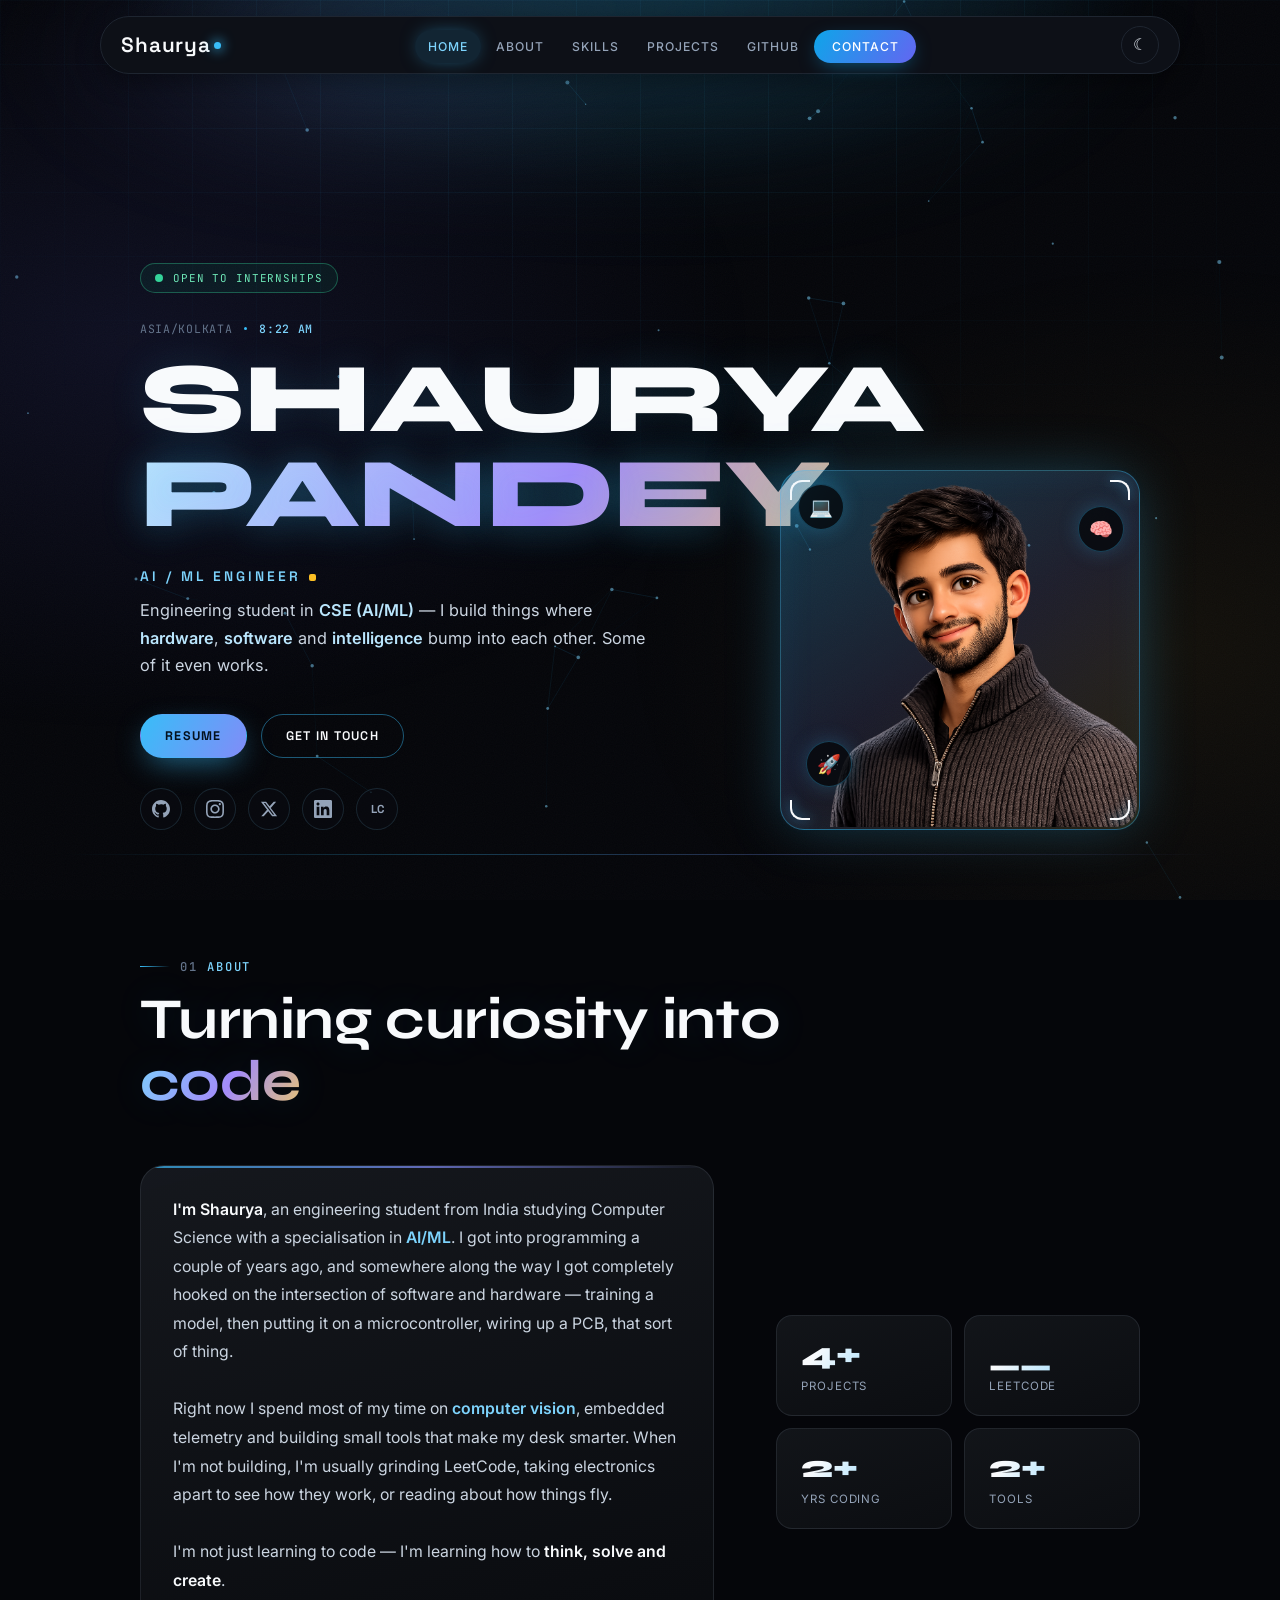
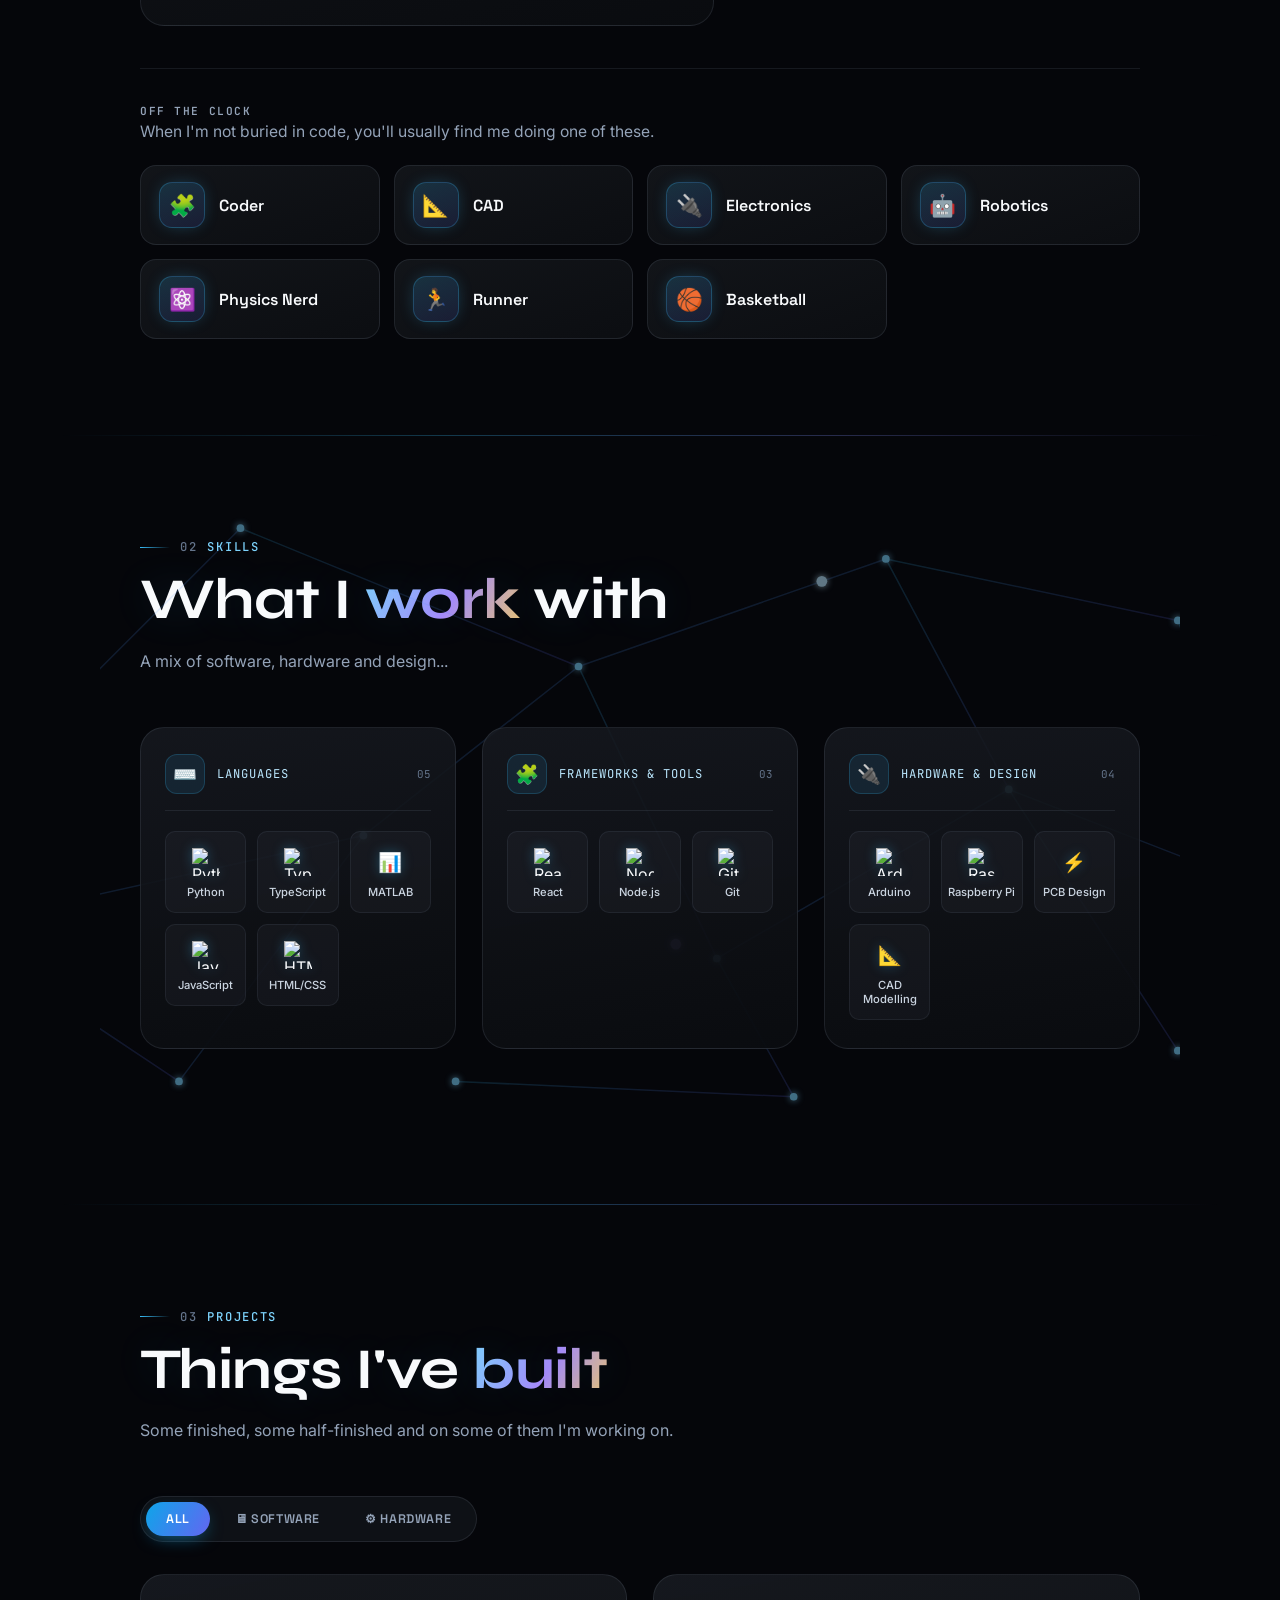
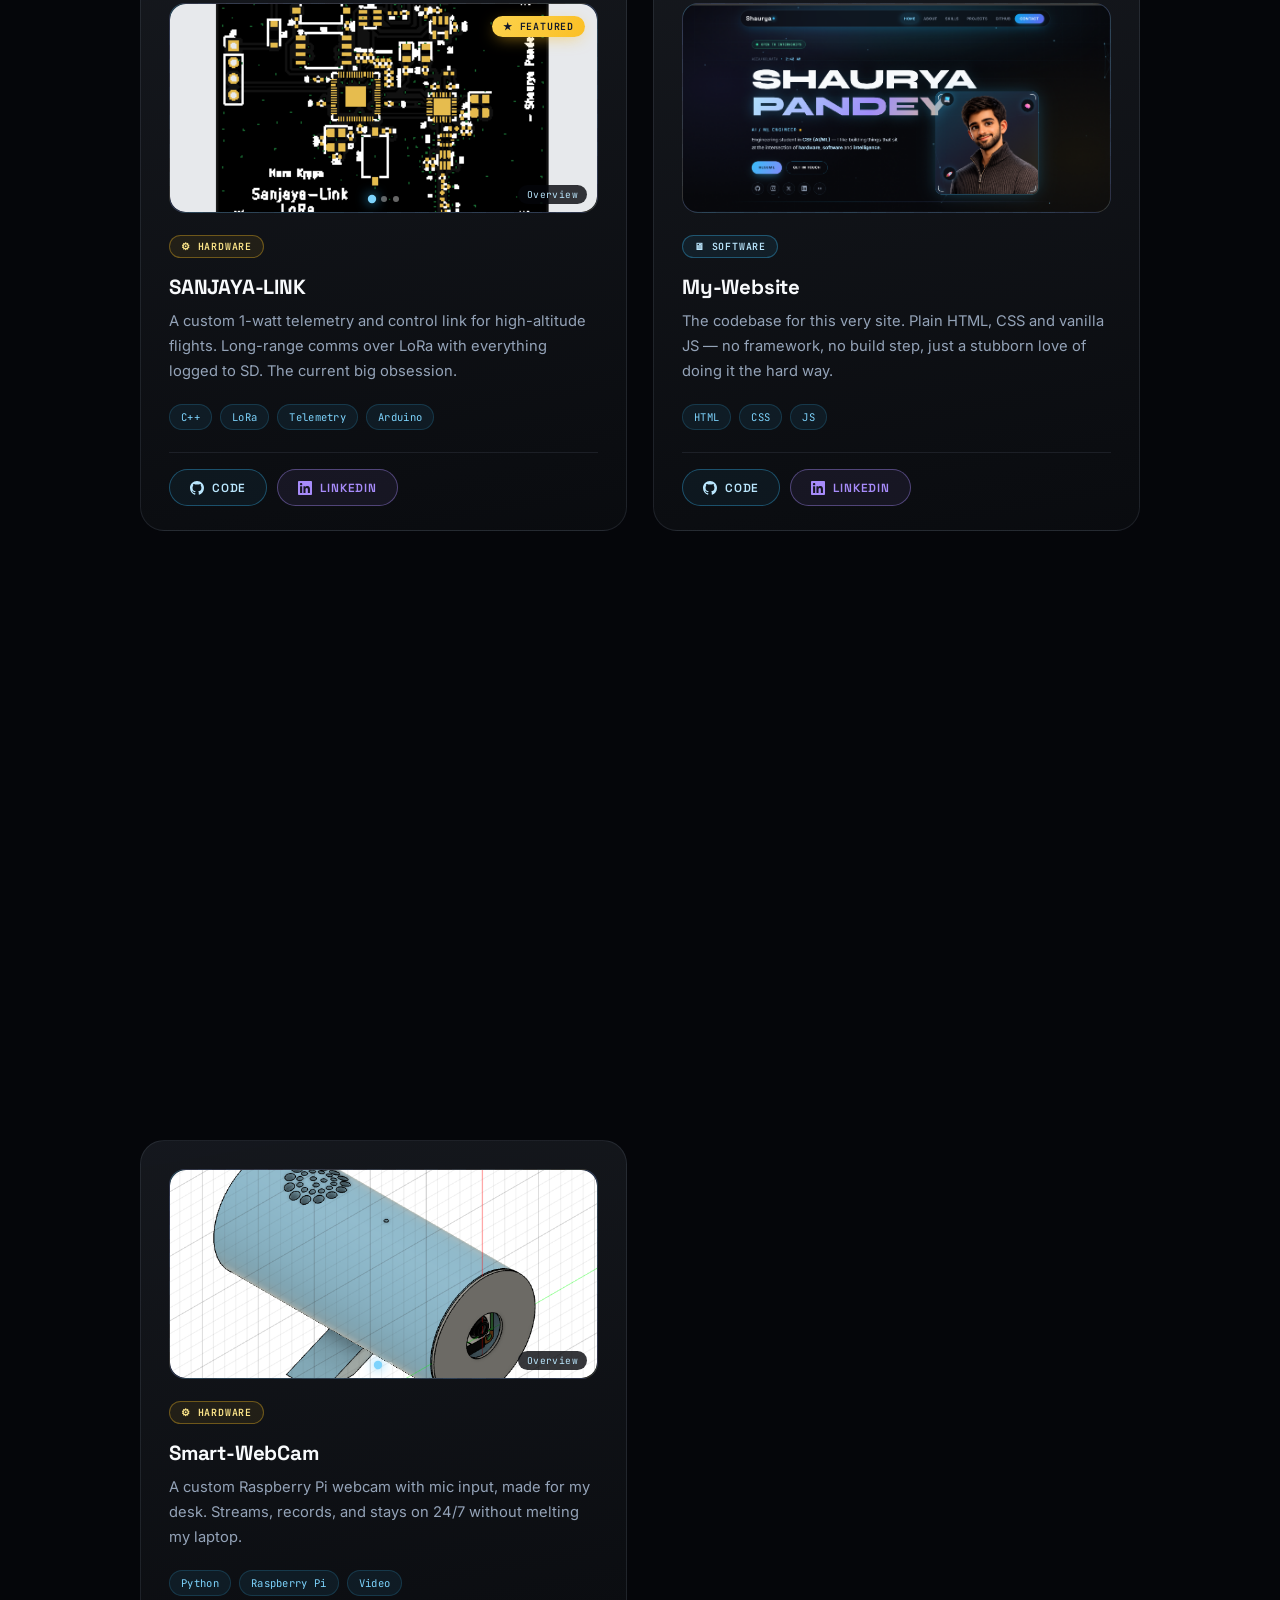
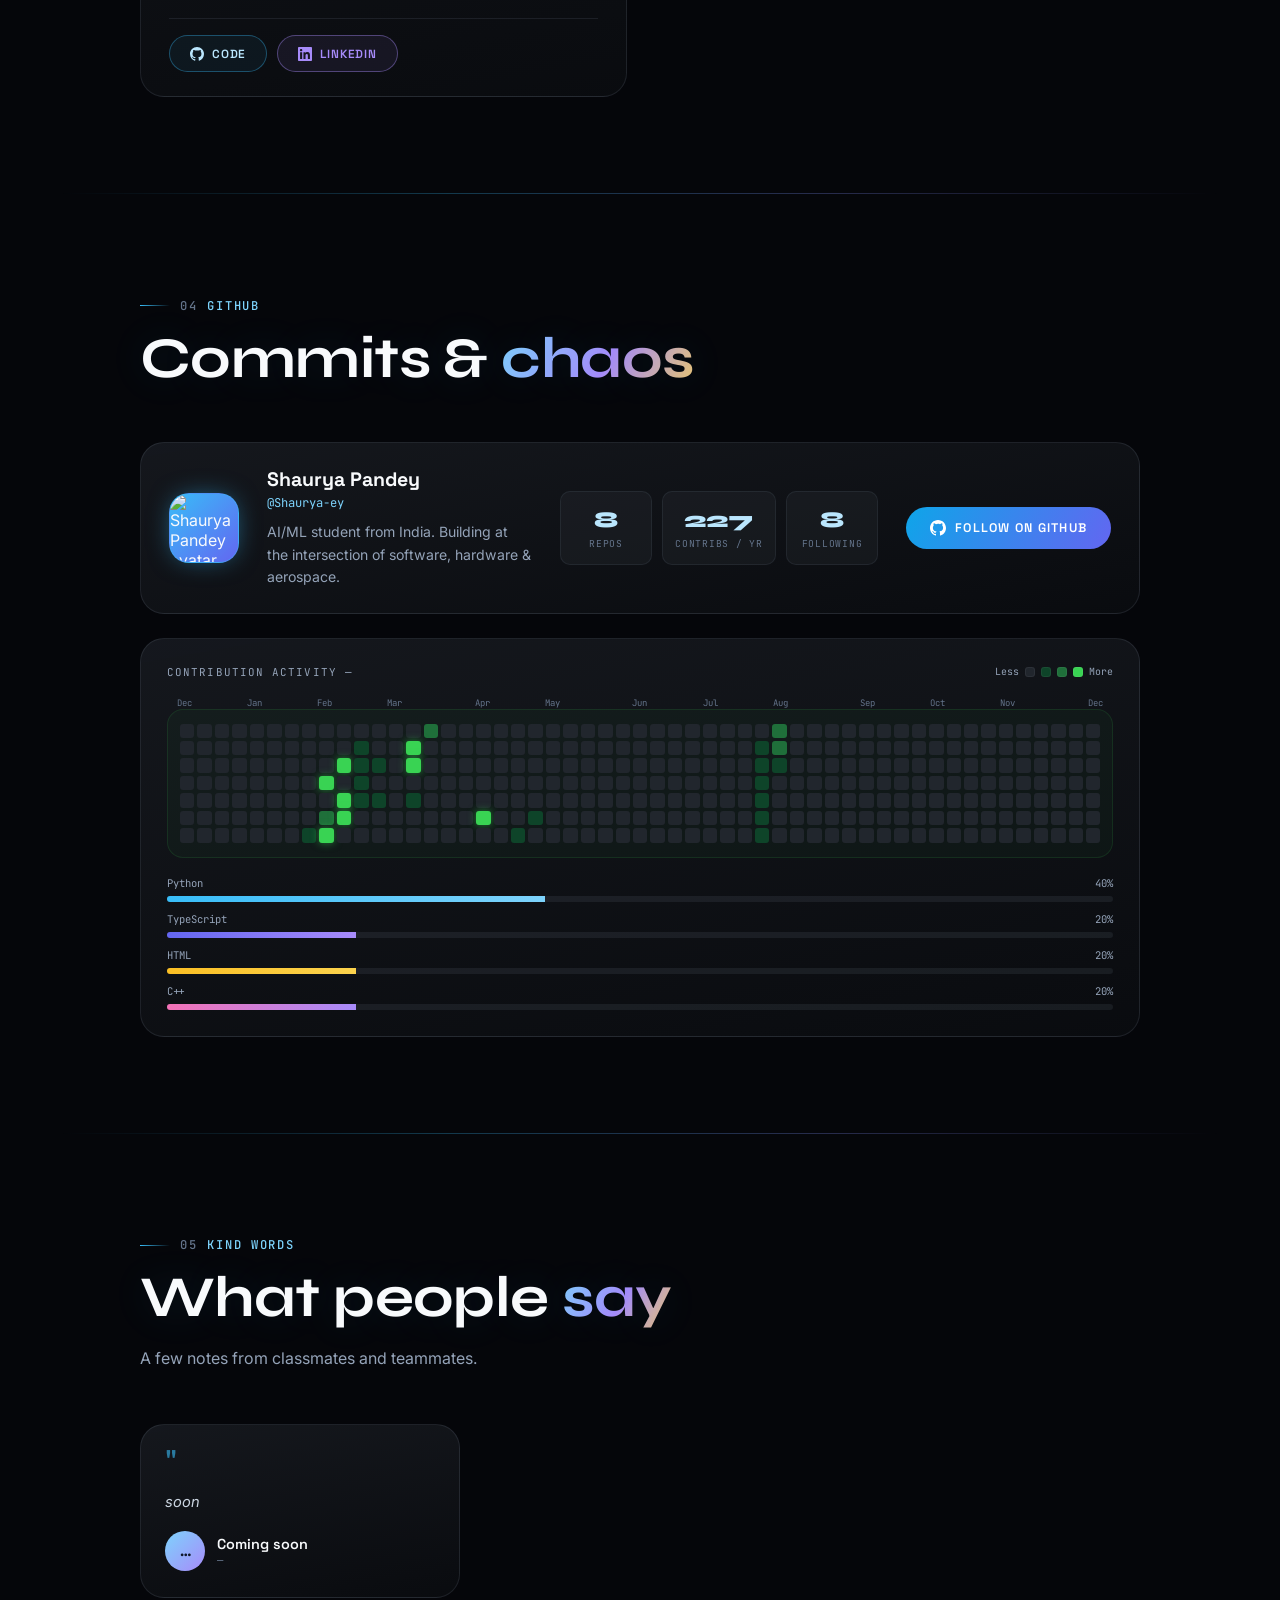
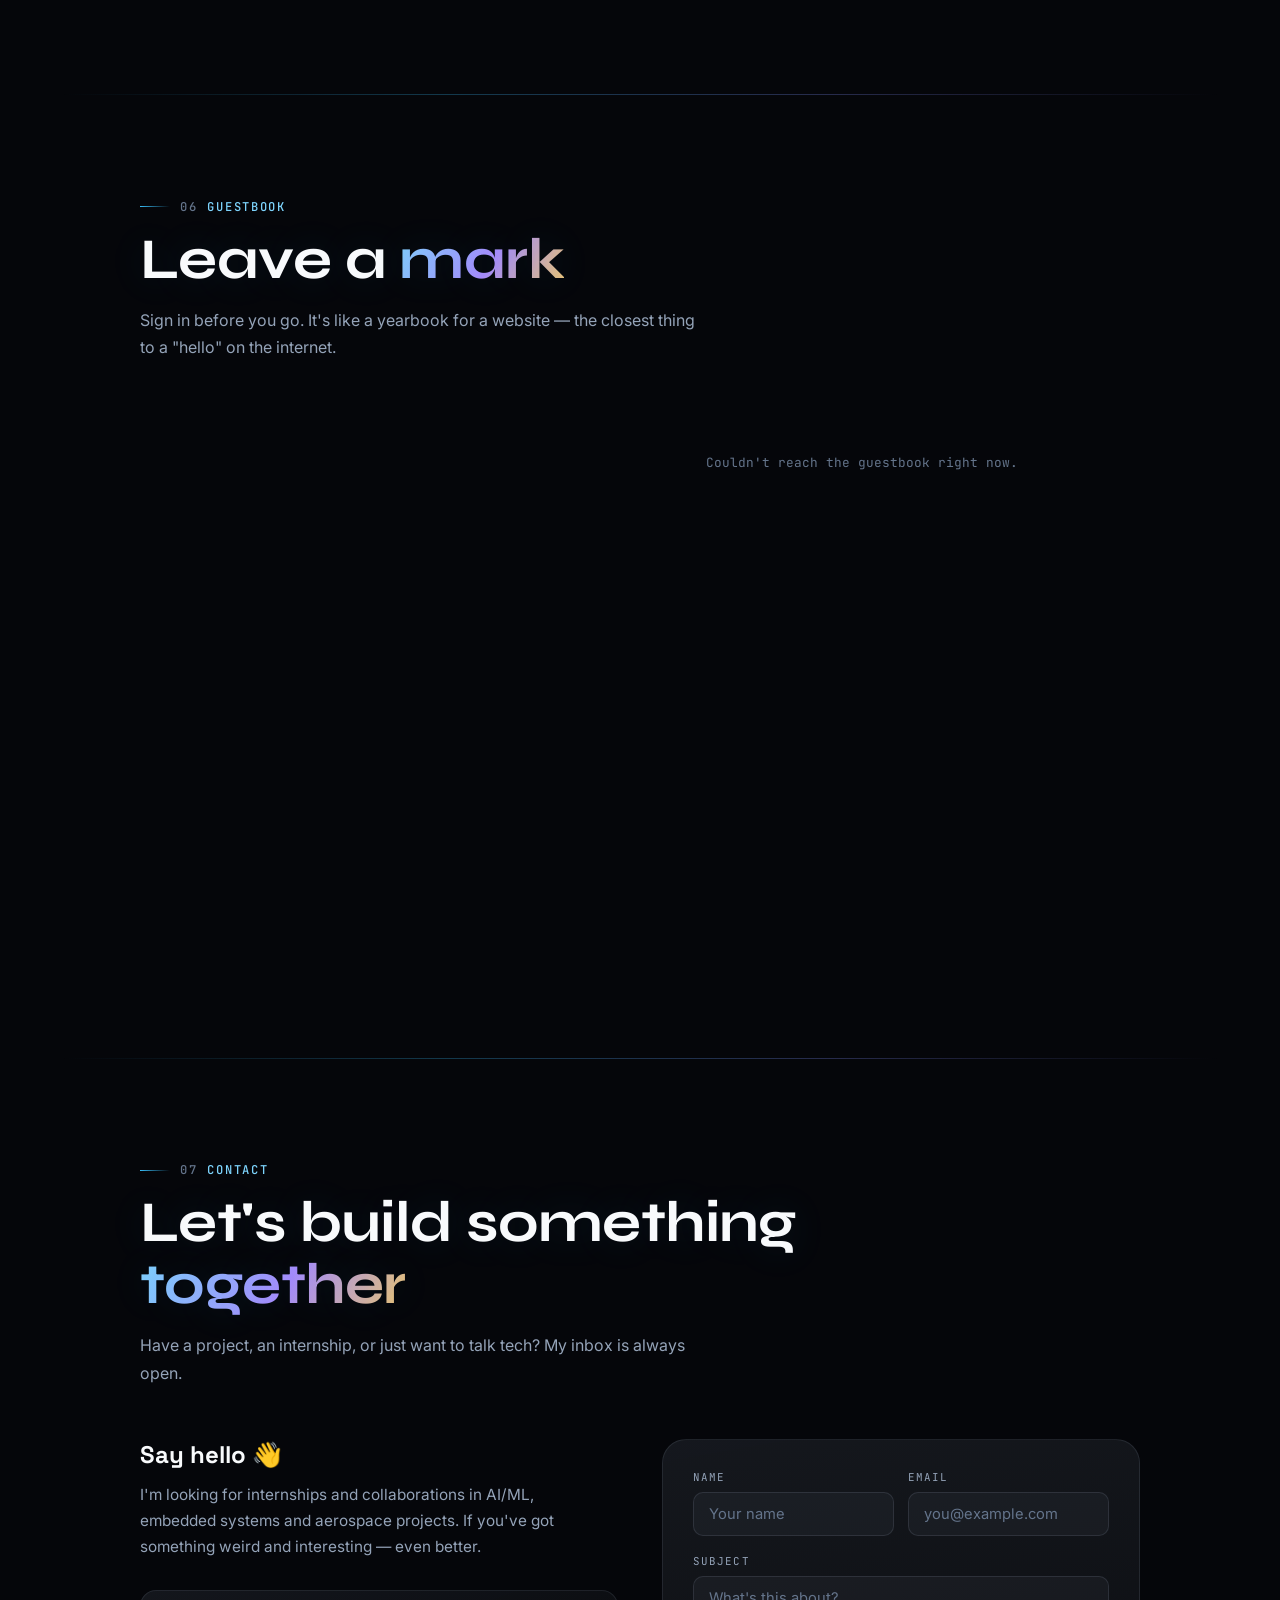
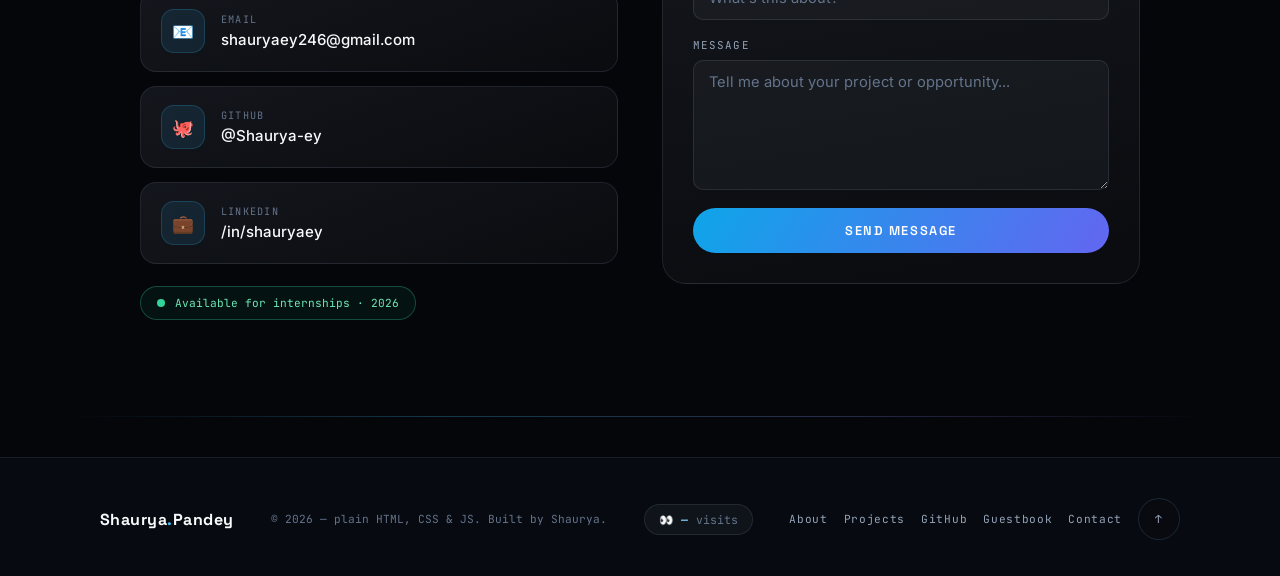
==== index.html @ 9a7950ce "final commit" ====
<!DOCTYPE html>
<html lang="en">
<head>
<meta charset="UTF-8">
<meta name="viewport" content="width=device-width, initial-scale=1.0">
<title>Shaurya Pandey | Portfolio</title>
<meta name="description" content="Portfolio of Shaurya Pandey — engineering student specializing in AI/ML, building at the intersection of hardware, software and intelligence.">
<link rel="preconnect" href="https://fonts.googleapis.com">
<link rel="preconnect" href="https://fonts.gstatic.com" crossorigin>
<link href="https://fonts.googleapis.com/css2?family=Space+Grotesk:wght@400;500;600;700&family=Inter:wght@400;500;600&family=Syne:wght@600;700;800&family=JetBrains+Mono:wght@400;500;600&display=swap" rel="stylesheet">
<link rel="icon" href="data:image/svg+xml,<svg xmlns='http://www.w3.org/2000/svg' viewBox='0 0 64 64'><defs><linearGradient id='g' x1='0' y1='0' x2='1' y2='1'><stop offset='0' stop-color='%2338bdf8'/><stop offset='1' stop-color='%23818cf8'/></linearGradient></defs><rect width='64' height='64' rx='14' fill='url(%23g)'/><ellipse cx='32' cy='32' rx='25' ry='10' fill='none' stroke='%23ffffff' stroke-width='3' opacity='.55' transform='rotate(-24 32 32)'/><circle cx='32' cy='32' r='11' fill='%23ffffff'/><text x='32' y='42' font-family='Arial,Helvetica,sans-serif' font-size='36' font-weight='900' text-anchor='middle' fill='%236366f1'>S</text><circle cx='50' cy='17' r='4.5' fill='%23fcd34d'/></svg>">
<meta name="theme-color" content="#38bdf8">
<script>document.documentElement.classList.add('js');</script>
<style>
    

    *, *::before, *::after{ box-sizing:border-box; }

    html{
        scroll-behavior: smooth;
        overflow-x: clip;
    }
    html,body{
        margin:0;
        padding:0;
        min-height:100vh;
        font-family:'Inter', sans-serif;
        color:#f8fafc;
        background-color:#05060a;
        -webkit-font-smoothing: antialiased;
        text-rendering: optimizeLegibility;
    }
    body{
        overflow-x: clip;
    }

    ::selection{
        background:rgba(56,189,248,.35);
        color:#f8fafc;
    }

    ::-webkit-scrollbar{ width:10px; }
    ::-webkit-scrollbar-track{ background:#07080d; }
    ::-webkit-scrollbar-thumb{
        background:linear-gradient(180deg, #38bdf8, #6366f1);
        border-radius:8px;
        border:2px solid #07080d;
    }

    
    .bg-canvas{
        position:fixed;
        inset:0;
        z-index:0;
        pointer-events:none;
    }
    .bg-gradient{
        position:fixed;
        inset:0;
        z-index:0;
        pointer-events:none;
        background:
            radial-gradient(800px 420px at 50% -12%, rgba(56,189,248,.14), transparent 70%),
            radial-gradient(900px 560px at 10% 38%, rgba(99,102,241,.10), transparent 70%),
            radial-gradient(800px 560px at 92% 72%, rgba(251,191,36,.06), transparent 70%);
    }
    .bg-grid{
        position:fixed;
        inset:0;
        z-index:0;
        pointer-events:none;
        background-image:
            linear-gradient(rgba(56,189,248,.05) 1px, transparent 1px),
            linear-gradient(90deg, rgba(56,189,248,.05) 1px, transparent 1px);
        background-size: 64px 64px;
        -webkit-mask-image: radial-gradient(ellipse 90% 80% at 50% 0%, #000 30%, transparent 75%);
        mask-image: radial-gradient(ellipse 90% 80% at 50% 0%, #000 30%, transparent 75%);
    }
    .bg-noise{
        position:fixed;
        inset:0;
        z-index:1;
        pointer-events:none;
        opacity:.05;
        background-image:url("data:image/svg+xml,%3Csvg xmlns='http://www.w3.org/2000/svg' width='120' height='120'%3E%3Cfilter id='n'%3E%3CfeTurbulence type='fractalNoise' baseFrequency='0.9' numOctaves='2'/%3E%3C/filter%3E%3Crect width='100%25' height='100%25' filter='url(%23n)' opacity='.6'/%3E%3C/svg%3E");
    }
    .aurora{
        position:fixed;
        top:-30%;
        left:50%;
        transform:translateX(-50%);
        width:120vw;
        height:60vh;
        z-index:0;
        pointer-events:none;
        background:
            radial-gradient(50% 60% at 50% 50%, rgba(56,189,248,.16), transparent 70%),
            radial-gradient(30% 40% at 30% 60%, rgba(129,140,248,.12), transparent 70%);
        filter:blur(40px);
        animation: aurora-drift 16s ease-in-out infinite;
    }
    @keyframes aurora-drift{
        0%,100%{ transform:translateX(-50%) translateY(0) scale(1); opacity:.8; }
        50%{ transform:translateX(-44%) translateY(30px) scale(1.08); opacity:1; }
    }

    .progress-bar{
        position:fixed;
        top:0; left:0;
        height:3px;
        width:0%;
        z-index:200;
        background:linear-gradient(90deg, #38bdf8, #818cf8, #fbbf24);
        box-shadow:0 0 12px rgba(56,189,248,.6);
        transition:width .1s linear;
    }

    .wrap{
        position:relative;
        z-index:2;
    }

    
    h1,h2,h3{ margin:0; }

    .section{
        max-width:1080px;
        margin:0 auto;
        padding:96px 40px;
        scroll-margin-top:110px;
    }

    .section-head{
        margin-bottom:52px;
        max-width:680px;
    }
    .section-eyebrow{
        display:inline-flex;
        align-items:center;
        gap:10px;
        font-family:'JetBrains Mono', monospace;
        font-size:.76rem;
        font-weight:500;
        letter-spacing:.14em;
        text-transform:uppercase;
        color:#7dd3fc;
        margin-bottom:14px;
    }
    .section-eyebrow::before{
        content:'';
        width:30px;
        height:1px;
        background:linear-gradient(90deg, #38bdf8, transparent);
    }
    .section-eyebrow .num{
        color:#64748b;
    }
    .section-title{
        font-family:'Syne', sans-serif;
        font-weight:700;
        font-size:clamp(2.1rem, 5vw, 3.6rem);
        line-height:1.08;
        letter-spacing:-0.01em;
        color:#f8fafc;
        text-shadow:0 0 40px rgba(56,189,248,.12);
    }
    .section-title .accent{
        background:linear-gradient(120deg, #7dd3fc 0%, #a78bfa 55%, #fcd34d 110%);
        -webkit-background-clip:text;
        background-clip:text;
        color:transparent;
    }
    .section-sub{
        margin:16px 0 0;
        max-width:560px;
        font-size:1rem;
        line-height:1.7;
        color:#94a3b8;
    }

    .divider{
        height:1px;
        max-width:1160px;
        margin:0 auto;
        background:linear-gradient(90deg, transparent, rgba(56,189,248,.28), rgba(129,140,248,.28), transparent);
        border:none;
    }

    
    .navbar{
        position:sticky;
        top:16px;
        z-index:100;
        width:min(1080px, 94vw);
        margin:16px auto 0;
        display:flex;
        align-items:center;
        justify-content:space-between;
        height:58px;
        padding:0 20px;
        border-radius:999px;
        background:#0d1017;
        border:1px solid #1e2530;
        box-shadow:0 8px 24px rgba(0,0,0,.35);
        transition:background .3s ease, border-color .3s ease;
    }
    .navbar.scrolled{
        background:#0a0d13;
        border-color:#27313f;
    }
    .theme-toggle{
        background:none;
        border:1px solid #1e2530;
        color:#e2e8f0;
        width:38px;
        height:38px;
        border-radius:50%;
        font-size:1rem;
        line-height:1;
        cursor:pointer;
        margin-left:10px;
        transition:background .2s ease, color .2s ease;
    }
    .theme-toggle:hover{
        background:#1a2230;
    }

    .logo-wrap{
        display:flex;
        align-items:center;
        text-decoration:none;
        cursor:default;
    }
    .logo{
        position:relative;
        display:flex;
        font-family:'Space Grotesk', sans-serif;
        font-weight:600;
        font-size:1.3rem;
        letter-spacing:.04em;
    }
    .letter{
        display:inline-block;
        color:#f8fafc;
        transition: transform .4s ease, color .3s ease, text-shadow .3s ease;
    }
    .logo-wrap:hover .letter{
        transform:translateY(-2px);
        color:#bae6fd;
        text-shadow:0 0 14px rgba(129,140,248,.9);
    }
    .logo-dot{
        width:7px;
        height:7px;
        border-radius:50%;
        background:#38bdf8;
        margin-left:3px;
        align-self:center;
        box-shadow:0 0 12px 2px rgba(56,189,248,.7);
    }

    .nav-links{
        display:flex;
        align-items:center;
        gap:2px;
        list-style:none;
        margin:0;
        padding:0;
    }
    .nav-link{
        position:relative;
        color:#94a3b8;
        text-decoration:none;
        font-size:.76rem;
        font-weight:500;
        letter-spacing:.08em;
        text-transform:uppercase;
        padding:9px 13px;
        border-radius:999px;
        transition:color .3s ease, background .3s ease;
    }
    .nav-link:hover{
        color:#f8fafc;
        background:rgba(56,189,248,.08);
    }
    .nav-link.active{
        color:#7dd3fc;
        background:rgba(56,189,248,.12);
        box-shadow:0 0 20px -6px rgba(56,189,248,.6);
    }
    .nav-cta{
        padding:9px 18px;
        background:linear-gradient(120deg, #0ea5e9, #6366f1);
        color:#fff;
        box-shadow:0 6px 20px -6px rgba(14,165,233,.55);
    }
    .nav-cta:hover{
        color:#fff;
        transform:translateY(-1px);
    }

    .hamburger{
        display:none;
        flex-direction:column;
        gap:5px;
        background:none;
        border:none;
        cursor:pointer;
        padding:8px;
    }
    .hamburger span{
        width:22px;
        height:2px;
        background:#f8fafc;
        border-radius:2px;
        transition:transform .3s ease, opacity .3s ease;
    }

    
    .hero{
        display:flex;
        align-items:flex-end;
        justify-content:space-between;
        gap:44px;
        flex-wrap:wrap;
        padding:28px 40px 24px;
        max-width:1080px;
        margin:0 auto;
        min-height:calc(100vh - 120px);
        scroll-margin-top:100px;
    }

    .hero-content{
        position:relative;
        flex:1 1 460px;
        min-width:300px;
    }

    .hero-status{
        display:inline-flex;
        align-items:center;
        gap:10px;
        padding:7px 14px;
        border-radius:999px;
        border:1px solid rgba(52,211,153,.35);
        background:rgba(16,185,129,.08);
        font-family:'JetBrains Mono', monospace;
        font-size:.68rem;
        letter-spacing:.08em;
        text-transform:uppercase;
        color:#6ee7b7;
        margin-bottom:28px;
    }
    .hero-status .pulse{
        width:8px; height:8px;
        border-radius:50%;
        background:#34d399;
        animation: pulse-ring 2s infinite;
    }
    @keyframes pulse-ring{
        0%{ box-shadow:0 0 0 0 rgba(52,211,153,.55); }
        70%{ box-shadow:0 0 0 9px rgba(52,211,153,0); }
        100%{ box-shadow:0 0 0 0 rgba(52,211,153,0); }
    }

    .hero-meta{
        display:flex;
        align-items:center;
        gap:12px;
        margin-bottom:16px;
        font-family:'JetBrains Mono', monospace;
        font-size:.72rem;
        letter-spacing:.06em;
        color:#64748b;
        text-transform:uppercase;
    }
    .hero-meta .dot-sep{
        width:3px; height:3px;
        border-radius:50%;
        background:#38bdf8;
    }
    .tz-time{
        color:#7dd3fc;
        font-weight:500;
    }

    .hero-name{
        font-family:'Syne', sans-serif;
        font-weight:800;
        text-transform:uppercase;
        line-height:.95;
        letter-spacing:-0.015em;
        font-size:clamp(2.4rem, 8vw, 6.2rem);
        max-width:100%;
        text-wrap: balance;
        color:#f8fafc;
        text-shadow:0 0 40px rgba(56,189,248,.14);
    }
    .hero-line{ display:block; }
    .hero-line .glow{
        background:linear-gradient(120deg, #bae6fd 0%, #a78bfa 60%, #fcd34d 120%);
        -webkit-background-clip:text;
        background-clip:text;
        color:transparent;
        filter:drop-shadow(0 0 20px rgba(56,189,248,.2));
    }

    .hero-role{
        margin:26px 0 12px;
        font-family:'Space Grotesk', sans-serif;
        font-size:.86rem;
        font-weight:600;
        letter-spacing:.22em;
        text-transform:uppercase;
        color:#7dd3fc;
    }
    .hero-role::after{
        content:'';
        display:inline-block;
        width:7px;
        height:7px;
        margin-left:8px;
        border-radius:2px;
        background:#fbbf24;
        animation: caret-blink 1.1s steps(1) infinite;
    }
    @keyframes caret-blink{
        50%{ opacity:0; }
    }

    .hero-intro{
        margin:0;
        max-width:520px;
        color:#cbd5e1;
        font-size:1.02rem;
        line-height:1.7;
    }
    .hero-intro strong{ color:#bae6fd; font-weight:600; }

    .hero-actions{
        display:flex;
        gap:14px;
        flex-wrap:wrap;
        margin-top:34px;
    }
    .btn{
        display:inline-flex;
        align-items:center;
        gap:10px;
        padding:13px 24px;
        border-radius:999px;
        font-family:'Space Grotesk', sans-serif;
        font-size:.78rem;
        font-weight:600;
        letter-spacing:.08rem;
        text-transform:uppercase;
        text-decoration:none;
        cursor:pointer;
        border:1px solid transparent;
        transition:transform .3s cubic-bezier(.34,1.4,.64,1), box-shadow .3s ease, background .3s ease, color .3s ease, border-color .3s ease;
    }
    .btn-resume{
        background:linear-gradient(120deg, #38bdf8, #818cf8);
        color:#04121f;
        font-weight:700;
        box-shadow:0 10px 30px -8px rgba(56,189,248,.6);
    }
    .btn-resume:hover{
        transform:translateY(-3px);
        box-shadow:0 16px 40px -8px rgba(56,189,248,.75);
    }
    .btn-contact{
        background:transparent;
        color:#f8fafc;
        border:1px solid rgba(56,189,248,.45);
    }
    .btn-contact:hover{
        background:rgba(56,189,248,.12);
        border-color:#38bdf8;
        transform:translateY(-3px);
        box-shadow:0 14px 34px -10px rgba(56,189,248,.5);
    }

    .social-row{
        display:flex;
        gap:12px;
        margin-top:30px;
    }
    .social-icon{
        width:42px;
        height:42px;
        display:flex;
        align-items:center;
        justify-content:center;
        border-radius:50%;
        background:rgba(10, 12, 18, 0.65);
        border:1px solid rgba(125, 211, 252, 0.14);
        color:#94a3b8;
        text-decoration:none;
        transition:transform .3s ease, color .3s ease, border-color .3s ease, box-shadow .3s ease;
    }
    .social-icon svg{
        width:18px;
        height:18px;
        fill:currentColor;
    }
    .social-icon:hover{
        color:#bae6fd;
        border-color:#38bdf8;
        transform:translateY(-4px);
        box-shadow:0 10px 26px -8px rgba(56,189,248,.6);
    }
    .leetcode-icon{
        font-family:'Space Grotesk', sans-serif;
        font-size:.72rem;
        font-weight:700;
    }

    
    .hero-visual{
        position:relative;
        flex:0 0 auto;
        width:min(360px, 76vw);
    }
    .hero-photo-frame{
        position:relative;
        padding:2px;
        border-radius:24px;
        background:
            linear-gradient(145deg, rgba(56,189,248,.28), rgba(129,140,248,.14), rgba(251,191,36,.10));
        border:1px solid rgba(56,189,248,.4);
        box-shadow:
            0 0 60px -10px rgba(56,189,248,.35),
            inset 0 0 40px rgba(56,189,248,.06);
    }
    .hero-photo{
        width:100%;
        display:block;
        border-radius:22px;
    }
    .corner{
        position:absolute;
        width:20px;
        height:20px;
        border-color:#7dd3fc;
        pointer-events:none;
        filter:drop-shadow(0 0 6px rgba(56,189,248,.8));
    }
    .corner-tl{ top:9px; left:9px; border-top:2px solid; border-left:2px solid; border-top-left-radius:12px; }
    .corner-tr{ top:9px; right:9px; border-top:2px solid; border-right:2px solid; border-top-right-radius:12px; }
    .corner-bl{ bottom:9px; left:9px; border-bottom:2px solid; border-left:2px solid; border-bottom-left-radius:12px; }
    .corner-br{ bottom:9px; right:9px; border-bottom:2px solid; border-right:2px solid; border-bottom-right-radius:12px; }

    .orbit-chip{
        position:absolute;
        display:flex;
        align-items:center;
        justify-content:center;
        width:46px;
        height:46px;
        font-size:1.2rem;
        border-radius:50%;
        background:rgba(6,8,12,.8);
        border:1px solid rgba(56,189,248,.3);
        box-shadow:0 0 20px rgba(56,189,248,.25);
        animation: chip-float 5s ease-in-out infinite;
        z-index:2;
    }
    @keyframes chip-float{
        0%,100%{ transform:translateY(0) rotate(0deg); }
        50%{ transform:translateY(-10px) rotate(7deg); }
    }

    
    .about .section-body{
        display:grid;
        grid-template-columns: 1.2fr .8fr;
        gap:44px;
        align-items:start;
    }

    .bio-card{
        padding:30px 32px;
        border-radius:24px;
        background:linear-gradient(165deg, rgba(23,26,32,.9), rgba(10,12,16,.95));
        border:1px solid rgba(148,163,184,.14);
        position:relative;
        overflow:hidden;
    }
    .bio-card::before{
        content:'';
        position:absolute;
        top:0; left:0;
        width:100%;
        height:2px;
        background:linear-gradient(90deg, #38bdf8, #818cf8, transparent);
        opacity:.7;
    }
    .about-bio{
        margin:0;
        color:#cbd5e1;
        font-size:.99rem;
        line-height:1.8;
    }
    .about-bio strong{ color:#f8fafc; font-weight:600; }
    .about-bio .hl{ color:#7dd3fc; font-weight:600; }
    .about-bio em{
        display:block;
        margin-top:18px;
        padding-top:16px;
        border-top:1px solid rgba(148,163,184,.12);
        color:#64748b;
        font-size:.88rem;
        font-style:italic;
    }
    .bio-tags{
        margin-top:24px;
        display:flex;
        flex-wrap:wrap;
        gap:10px;
    }
    .bio-tag{
        font-family:'JetBrains Mono', monospace;
        font-size:.68rem;
        letter-spacing:.04em;
        padding:6px 13px;
        border-radius:999px;
        color:#bae6fd;
        background:rgba(56,189,248,.08);
        border:1px solid rgba(56,189,248,.22);
    }

    .about-side{
        display:flex;
        flex-direction:column;
        align-items:flex-end;
        gap:20px;
    }
    .stats-grid{
        display:grid;
        grid-template-columns:repeat(2, minmax(176px, auto));
        gap:12px;
        justify-content:end;
        width:fit-content;
        margin-top:150px;
    }
    .stat-card{
        padding:22px 24px;
        border-radius:16px;
        background:linear-gradient(160deg, rgba(20,23,28,.9), rgba(12,14,18,.95));
        border:1px solid rgba(148,163,184,.14);
        transition:border-color .3s ease, transform .3s ease;
    }
    .stat-card:hover{
        border-color:rgba(56,189,248,.45);
        transform:translateY(-3px);
    }
    .stat-num{
        font-family:'Syne', sans-serif;
        font-weight:800;
        font-size:2rem;
        line-height:1;
        background:linear-gradient(120deg, #f8fafc 30%, #bae6fd);
        -webkit-background-clip:text;
        background-clip:text;
        color:transparent;
    }
    .stat-label{
        display:block;
        margin-top:9px;
        font-size:.72rem;
        letter-spacing:.08em;
        text-transform:uppercase;
        color:#94a3b8;
    }

    .focus-card{
        padding:20px 22px;
        border-radius:16px;
        background:linear-gradient(160deg, rgba(20,23,28,.9), rgba(12,14,18,.95));
        border:1px solid rgba(148,163,184,.14);
        width:fit-content;
    }
    .focus-label{
        font-family:'JetBrains Mono', monospace;
        font-size:.7rem;
        font-weight:600;
        letter-spacing:.14em;
        text-transform:uppercase;
        color:#94a3b8;
        margin-bottom:14px;
    }
    .about-focus{
        display:flex;
        flex-wrap:wrap;
        gap:9px;
        max-width:330px;
        justify-content:flex-end;
    }
    .focus-chip{
        padding:9px 16px;
        border-radius:999px;
        background:rgba(56,189,248,.1);
        border:1px solid rgba(56,189,248,.2);
        color:#bae6fd;
        font-size:.82rem;
        font-weight:500;
        transition:transform .3s ease, background .3s ease;
    }
    .focus-chip:hover{
        background:rgba(56,189,248,.2);
        transform:translateY(-2px);
    }

    
    .skills-section{
        position:relative;
        overflow:hidden;
    }
    .skills-bg-svg{
        position:absolute;
        inset:0;
        z-index:0;
        pointer-events:none;
        opacity:.5;
    }
    .skills-body{
        position:relative;
        z-index:1;
        display:grid;
        grid-template-columns:repeat(auto-fit, minmax(280px, 1fr));
        gap:26px;
    }
    .skill-card{
        border-radius:24px;
        background:linear-gradient(170deg, rgba(23,26,32,.85), rgba(10,12,16,.95));
        border:1px solid rgba(148,163,184,.14);
        padding:26px 24px 28px;
        transition:transform .35s cubic-bezier(.34,1.2,.64,1), border-color .3s ease, box-shadow .3s ease;
    }
    .skill-card:hover{
        transform:translateY(-5px);
        border-color:rgba(56,189,248,.4);
        box-shadow:0 24px 48px -20px rgba(14,165,233,.35);
    }
    .skill-card-head{
        display:flex;
        align-items:center;
        gap:12px;
        margin-bottom:20px;
        padding-bottom:16px;
        border-bottom:1px solid rgba(148,163,184,.12);
    }
    .skill-card-head .icon{
        width:40px;
        height:40px;
        display:flex;
        align-items:center;
        justify-content:center;
        font-size:1.2rem;
        border-radius:12px;
        background:rgba(56,189,248,.1);
        border:1px solid rgba(56,189,248,.2);
    }
    .skill-group-title{
        font-family:'JetBrains Mono', monospace;
        font-size:.76rem;
        letter-spacing:.08em;
        text-transform:uppercase;
        color:#bae6fd;
    }
    .skill-count{
        margin-left:auto;
        font-family:'JetBrains Mono', monospace;
        font-size:.68rem;
        color:#64748b;
    }
    .tech-grid{
        display:grid;
        grid-template-columns:repeat(3, 1fr);
        gap:11px;
    }
    .tech-card{
        display:flex;
        flex-direction:column;
        align-items:center;
        gap:9px;
        padding:16px 6px 13px;
        border-radius:10px;
        background:rgba(148,163,184,.05);
        border:1px solid rgba(148,163,184,.1);
        transition:transform .3s cubic-bezier(.34,1.2,.64,1), border-color .3s ease, background .3s ease;
    }
    .tech-card:hover{
        transform:translateY(-4px);
        border-color:rgba(56,189,248,.5);
        background:rgba(56,189,248,.08);
    }
    .tech-icon{
        width:28px;
        height:28px;
        filter:drop-shadow(0 0 6px rgba(56,189,248,.3));
    }
    .tech-icon.custom{
        display:flex;
        align-items:center;
        justify-content:center;
        font-size:1.2rem;
    }
    .tech-label{
        font-size:.7rem;
        color:#cbd5e1;
        font-weight:500;
        text-align:center;
    }
    .skills-note{
        position:relative;
        z-index:1;
        margin-top:30px;
        font-family:'JetBrains Mono', monospace;
        font-size:.78rem;
        color:#94a3b8;
    }
    .skills-note .spark{ color:#7dd3fc; }
    .skills-note .tag{ color:#fcd34d; }

    
    .projects-filter{
        display:inline-flex;
        gap:5px;
        padding:5px;
        background:rgba(148,163,184,.07);
        border:1px solid rgba(148,163,184,.14);
        border-radius:999px;
        margin-bottom:32px;
    }
    .filter-btn{
        padding:9px 20px;
        border-radius:999px;
        border:none;
        background:transparent;
        color:#94a3b8;
        font-family:'Space Grotesk', sans-serif;
        font-size:.78rem;
        font-weight:600;
        letter-spacing:.05em;
        text-transform:uppercase;
        cursor:pointer;
        transition:color .3s ease, background .3s ease, box-shadow .3s ease, transform .3s ease;
    }
    .filter-btn:hover{
        color:#bae6fd;
    }
    .filter-btn.active{
        background:linear-gradient(120deg, #0ea5e9, #6366f1);
        color:#fff;
        box-shadow:0 6px 18px -6px rgba(14,165,233,.6);
    }
    .project-type{
        font-family:'JetBrains Mono', monospace;
        font-size:.62rem;
        letter-spacing:.08em;
        text-transform:uppercase;
        padding:4px 11px;
        border-radius:999px;
        font-weight:600;
        border:1px solid;
    }
    .project-type.type-sw{
        color:#bae6fd;
        border-color:rgba(56,189,248,.35);
        background:rgba(56,189,248,.08);
    }
    .project-type.type-hw{
        color:#fde68a;
        border-color:rgba(251,191,36,.35);
        background:rgba(251,191,36,.08);
    }
    .project-card.hidden{ display:none; }
    @keyframes card-in{
        from{ opacity:0; transform:translateY(18px) scale(.97); }
        to{ opacity:1; transform:none; }
    }
    .project-card.showing{ animation:card-in .45s ease both; }

    
    .project-media{
        position:relative;
        height:210px;
        border-radius:16px;
        overflow:hidden;
        background:
            linear-gradient(160deg, rgba(56,189,248,.16), rgba(99,102,241,.12), rgba(251,191,36,.08)),
            repeating-linear-gradient(45deg, rgba(56,189,248,.05) 0 10px, transparent 10px 20px);
        border:1px solid rgba(148,163,184,.16);
        margin-bottom:22px;
        display:flex;
        align-items:center;
        justify-content:center;
    }
    .project-media-fallback{
        position:absolute;
        inset:0;
        display:flex;
        align-items:center;
        justify-content:center;
        font-size:3.2rem;
        opacity:.9;
        filter:drop-shadow(0 0 26px rgba(56,189,248,.55));
    }
    .project-media img{
        position:absolute;
        inset:0;
        width:100%;
        height:100%;
        object-fit:cover;
        z-index:2;
    }
    
    .pm-layers{
        position:absolute;
        inset:0;
        border-radius:16px;
        overflow:hidden;
        z-index:2;
    }
    .pm-slide{
        position:absolute;
        inset:0;
        width:100%;
        height:100%;
        object-fit:cover;
        opacity:0;
        transition:opacity .9s ease;
    }
    .pm-slide.on{
        opacity:1;
        z-index:2;
    }
    .pm-dots{
        position:absolute;
        bottom:10px;
        left:0;
        right:0;
        display:flex;
        justify-content:center;
        gap:6px;
        z-index:5;
        pointer-events:none;
    }
    .pm-dot{
        width:6px;
        height:6px;
        border-radius:50%;
        background:rgba(255,255,255,.4);
        transition:background .3s ease, transform .3s ease, box-shadow .3s ease;
    }
    .pm-dot.on{
        background:#7dd3fc;
        transform:scale(1.4);
        box-shadow:0 0 8px rgba(56,189,248,.9);
    }
    .pm-caption{
        position:absolute;
        bottom:8px;
        right:10px;
        z-index:5;
        font-family:'JetBrains Mono', monospace;
        font-size:.6rem;
        letter-spacing:.04em;
        color:#bae6fd;
        background:rgba(4,6,10,.8);
        padding:3px 9px;
        border-radius:999px;
        pointer-events:none;
    }
    .project-card .project-badge{
        position:absolute;
        top:12px;
        right:12px;
        z-index:3;
    }
    .project-body{
        display:flex;
        flex-direction:column;
        flex:1;
    }
    .proj-link.link-in{
        color:#a78bfa;
        border-color:rgba(167,139,250,.4);
        background:rgba(167,139,250,.08);
    }
    .proj-link.link-in:hover{
        color:#c4b5fd;
        background:rgba(167,139,250,.16);
        border-color:#a78bfa;
        box-shadow:0 10px 24px -10px rgba(139,92,246,.55);
    }
    .projects-grid{
        display:grid;
        grid-template-columns:repeat(2, 1fr);
        gap:26px;
    }

    
    .project-shots{
        display:none;
    }
    .shot{
        position:relative;
        width:92px;
        height:64px;
        border-radius:10px;
        overflow:hidden;
        border:1px solid rgba(148,163,184,.22);
        flex-shrink:0;
        cursor:pointer;
        background:linear-gradient(160deg, rgba(56,189,248,.16), rgba(99,102,241,.12));
    }
    .shot img{
        width:100%;
        height:100%;
        object-fit:cover;
        display:block;
    }
    .shot-fallback{
        position:absolute;
        inset:0;
        display:flex;
        align-items:center;
        justify-content:center;
        font-size:1.3rem;
    }
    .shot figcaption{
        position:absolute;
        left:0; right:0; bottom:0;
        padding:2px 5px 3px;
        font-family:'JetBrains Mono', monospace;
        font-size:.58rem;
        text-align:center;
        color:#bae6fd;
        background:rgba(4,6,10,.72);
        white-space:nowrap;
        overflow:hidden;
        text-overflow:ellipsis;
    }

    

    
    .hobbies-block{
        margin-top:42px;
        padding-top:30px;
        border-top:1px solid rgba(148,163,184,.12);
    }
    .hobbies-lead{
        margin:0 0 20px;
        max-width:560px;
        color:#94a3b8;
        font-size:.98rem;
        line-height:1.65;
    }
    .hobbies-lead strong{ color:#bae6fd; font-weight:600; }
    .hobby-grid{
        display:grid;
        grid-template-columns:repeat(auto-fill, minmax(232px, 1fr));
        gap:14px;
    }
    .hobby-card{
        display:flex;
        align-items:center;
        gap:14px;
        padding:16px 18px;
        border-radius:16px;
        background:linear-gradient(160deg, rgba(20,23,28,.9), rgba(12,14,18,.97));
        border:1px solid rgba(148,163,184,.14);
        transition:transform .3s cubic-bezier(.34,1.2,.64,1), border-color .3s ease, box-shadow .3s ease;
    }
    .hobby-card:hover{
        transform:translateY(-4px);
        border-color:rgba(56,189,248,.45);
        box-shadow:0 16px 34px -18px rgba(14,165,233,.5);
    }
    .hobby-ico{
        width:46px; height:46px; flex-shrink:0;
        display:flex; align-items:center; justify-content:center;
        font-size:1.35rem; border-radius:13px;
        background:linear-gradient(160deg, rgba(56,189,248,.18), rgba(99,102,241,.14));
        border:1px solid rgba(56,189,248,.25);
        box-shadow:0 0 18px -6px rgba(56,189,248,.45);
    }
    .hobby-meta{
        min-width:0;
    }
    .hobby-name{
        font-family:'Space Grotesk', sans-serif;
        font-weight:600;
        font-size:1rem;
        color:#f8fafc;
        line-height:1.2;
    }
    .hobby-tag{
        display:block;
        margin-top:4px;
        font-size:.76rem;
        color:#94a3b8;
    }
    .project-card{
        position:relative;
        border-radius:24px;
        background:linear-gradient(170deg, rgba(23,26,32,.9), rgba(10,12,16,.95));
        border:1px solid rgba(148,163,184,.14);
        padding:28px 28px 24px;
        overflow:hidden;
        display:flex;
        flex-direction:column;
        transition:transform .35s cubic-bezier(.34,1.2,.64,1), border-color .3s ease, box-shadow .3s ease;
    }
    .project-card::before{
        content:'';
        position:absolute;
        inset:0;
        background:
            radial-gradient(500px 200px at var(--mx, 80%) var(--my, 0%), rgba(56,189,248,.12), transparent 60%);
        opacity:0;
        transition:opacity .4s ease;
        pointer-events:none;
    }
    .project-card:hover{
        transform:translateY(-6px);
        border-color:rgba(56,189,248,.45);
        box-shadow:0 26px 54px -22px rgba(14,165,233,.45);
    }
    .project-card:hover::before{ opacity:1; }

    .project-top{
        display:flex;
        align-items:flex-start;
        justify-content:space-between;
        margin-bottom:16px;
    }
    .project-badge{
        font-family:'JetBrains Mono', monospace;
        font-size:.62rem;
        letter-spacing:.08em;
        text-transform:uppercase;
        color:#0f172a;
        background:linear-gradient(120deg, #fcd34d, #fbbf24);
        padding:4px 11px;
        border-radius:999px;
        font-weight:600;
        box-shadow:0 4px 16px -4px rgba(251,191,36,.6);
    }
    .project-icon{
        width:54px;
        height:54px;
        display:flex;
        align-items:center;
        justify-content:center;
        font-size:1.6rem;
        border-radius:16px;
        background:rgba(56,189,248,.1);
        border:1px solid rgba(56,189,248,.22);
        box-shadow:0 0 24px -8px rgba(56,189,248,.5);
        margin-bottom:18px;
    }
    .project-title{
        font-family:'Space Grotesk', sans-serif;
        font-weight:700;
        font-size:1.28rem;
        color:#f8fafc;
        margin-bottom:9px;
        letter-spacing:-0.01em;
    }
    .project-desc{
        margin:0 0 20px;
        color:#94a3b8;
        font-size:.92rem;
        line-height:1.7;
    }
    .project-tags{
        display:flex;
        flex-wrap:wrap;
        gap:8px;
        margin-top:auto;
    }
    .proj-tag{
        font-family:'JetBrains Mono', monospace;
        font-size:.66rem;
        letter-spacing:.03em;
        padding:5px 11px;
        border-radius:999px;
        color:#7dd3fc;
        background:rgba(56,189,248,.08);
        border:1px solid rgba(56,189,248,.18);
    }
    .project-links{
        display:flex;
        flex-wrap:wrap;
        gap:10px;
        margin-top:22px;
        padding-top:16px;
        border-top:1px solid rgba(148,163,184,.12);
    }
    .proj-link{
        display:inline-flex;
        align-items:center;
        gap:8px;
        padding:10px 20px;
        border-radius:999px;
        font-family:'Space Grotesk', sans-serif;
        font-size:.74rem;
        font-weight:600;
        letter-spacing:.07em;
        text-transform:uppercase;
        color:#bae6fd;
        border:1px solid rgba(56,189,248,.35);
        background:rgba(56,189,248,.06);
        text-decoration:none;
        transition:transform .3s cubic-bezier(.34,1.2,.64,1), background .3s ease, border-color .3s ease, box-shadow .3s ease;
    }
    .proj-link:hover{
        background:rgba(56,189,248,.14);
        border-color:#38bdf8;
        transform:translateY(-2px);
        box-shadow:0 10px 24px -10px rgba(56,189,248,.55);
    }
    .projects-more{
        margin-top:36px;
        text-align:center;
        font-family:'JetBrains Mono', monospace;
        font-size:.78rem;
        color:#64748b;
    }
    .projects-more a{
        color:#7dd3fc;
        text-decoration:none;
    }
    .projects-more a:hover{ color:#bae6fd; }

    

    .github-body{
        display:flex;
        flex-direction:column;
        gap:24px;
    }
    .gh-card{
        border-radius:24px;
        background:linear-gradient(170deg, rgba(23,26,32,.9), rgba(10,12,16,.95));
        border:1px solid rgba(148,163,184,.14);
        padding:26px;
    }
    .gh-profile-card{
        border-radius:24px;
        background:linear-gradient(170deg, rgba(23,26,32,.9), rgba(10,12,16,.95));
        border:1px solid rgba(148,163,184,.14);
        padding:24px 28px;
        display:flex;
        align-items:center;
        gap:28px;
        flex-wrap:wrap;
    }
    .gh-avatar{
        width:70px;
        height:70px;
        border-radius:20px;
        overflow:hidden;
        border:1px solid rgba(56,189,248,.35);
        box-shadow:0 0 26px -6px rgba(56,189,248,.6);
        flex-shrink:0;
        background:linear-gradient(135deg, #38bdf8, #6366f1);
    }
    .gh-avatar img{
        width:100%;
        height:100%;
        object-fit:cover;
        display:block;
    }
    .gh-info{
        flex:1 1 240px;
        min-width:200px;
    }
    .gh-name{
        font-family:'Space Grotesk', sans-serif;
        font-weight:700;
        font-size:1.22rem;
        color:#f8fafc;
    }
    .gh-handle{
        font-family:'JetBrains Mono', monospace;
        font-size:.76rem;
        color:#7dd3fc;
        margin-top:3px;
    }
    .gh-bio{
        color:#94a3b8;
        font-size:.88rem;
        line-height:1.6;
        margin:10px 0 0;
    }
    .gh-stats{
        display:grid;
        grid-template-columns:repeat(3, minmax(92px, auto));
        gap:10px;
        margin-left:auto;
    }
    .gh-stat{
        text-align:center;
        padding:14px 12px;
        border-radius:10px;
        background:rgba(148,163,184,.06);
        border:1px solid rgba(148,163,184,.1);
    }
    .gh-stat .n{
        font-family:'Syne', sans-serif;
        font-weight:800;
        font-size:1.4rem;
        color:#bae6fd;
    }
    .gh-stat .l{
        display:block;
        margin-top:4px;
        font-family:'JetBrains Mono', monospace;
        font-size:.6rem;
        letter-spacing:.08em;
        text-transform:uppercase;
        color:#64748b;
    }
    .gh-follow{
        flex-shrink:0;
        padding:13px 24px;
        border-radius:999px;
        background:linear-gradient(120deg, #0ea5e9, #6366f1);
        color:#fff;
        font-family:'Space Grotesk', sans-serif;
        font-weight:600;
        font-size:.78rem;
        letter-spacing:.1em;
        text-transform:uppercase;
        text-decoration:none;
        display:flex;
        align-items:center;
        justify-content:center;
        gap:9px;
        transition:transform .3s ease, box-shadow .3s ease;
    }
    .gh-follow:hover{
        transform:translateY(-2px);
        box-shadow:0 14px 34px -10px rgba(56,189,248,.6);
    }

    .gh-activity{
        display:flex;
        flex-direction:column;
    }
    .gh-chart-label{
        display:flex;
        justify-content:space-between;
        align-items:center;
        margin-bottom:10px;
    }
    .gh-chart-label .mono{
        font-family:'JetBrains Mono', monospace;
        font-size:.68rem;
        letter-spacing:.1em;
        text-transform:uppercase;
        color:#94a3b8;
    }
    .gh-legend{
        display:flex;
        align-items:center;
        gap:6px;
        font-family:'JetBrains Mono', monospace;
        font-size:.62rem;
        color:#94a3b8;
    }
    .gh-legend .sw{
        width:10px; height:10px; border-radius:3px;
        box-shadow:inset 0 0 0 1px rgba(255,255,255,.05);
    }
    
    .gh-legend .sw.s0{ background:#21262d; }
    .gh-legend .sw.s1{ background:#0e4429; }
    .gh-legend .sw.s2{ background:#1f6f3a; }
    .gh-legend .sw.s3{ background:#39d353; }
    .contrib-graph{
        display:grid;
        grid-template-columns:repeat(53, 1fr);
        gap:3px;
        background:rgba(57,211,83,.035);
        border:1px solid rgba(57,211,83,.12);
        border-radius:16px;
        padding:14px 12px;
        flex:1;
    }
    .day{
        aspect-ratio:1;
        border-radius:3px;
        background:#21262d;
        transition:transform .2s ease, box-shadow .2s ease, background .2s ease;
    }
    .day[data-l="1"]{ background:#0e4429; }
    .day[data-l="2"]{ background:#1f6f3a; }
    .day[data-l="3"]{ background:#26a641; }
    .day[data-l="4"]{ background:#39d353; box-shadow:0 0 9px rgba(57,211,83,.55); }
    .day:hover{
        transform:scale(1.55);
        background:#39d353 !important;
        box-shadow:0 0 12px rgba(57,211,83,.95);
        z-index:2;
    }
    .gh-month-labels{
        display:grid;
        grid-template-columns:repeat(53, 1fr);
        gap:2.5px;
        padding:8px 10px 0;
    }
    .gh-month-labels span{
        font-family:'JetBrains Mono', monospace;
        font-size:.56rem;
        color:#64748b;
    }
    .gh-lang{
        margin-top:18px;
    }
    .gh-lang-head{
        display:flex;
        justify-content:space-between;
        font-family:'JetBrains Mono', monospace;
        font-size:.66rem;
        color:#94a3b8;
        margin-bottom:6px;
    }
    .lang-bar{
        height:6px;
        border-radius:999px;
        background:rgba(148,163,184,.1);
        overflow:hidden;
    }
    .lang-bar span{
        display:block;
        height:100%;
    }

    
    .quotes-grid{
        display:grid;
        grid-template-columns:repeat(3, 1fr);
        gap:20px;
    }
    .quote-card{
        border-radius:24px;
        background:linear-gradient(170deg, rgba(23,26,32,.9), rgba(10,12,16,.95));
        border:1px solid rgba(148,163,184,.14);
        padding:26px 24px;
        display:flex;
        flex-direction:column;
        gap:16px;
        transition:transform .3s ease, border-color .3s ease;
    }
    .quote-card:hover{
        transform:translateY(-4px);
        border-color:rgba(56,189,248,.35);
    }
    .quote-mark{
        font-family:'Syne', sans-serif;
        font-size:2.4rem;
        line-height:.6;
        color:#38bdf8;
        opacity:.6;
    }
    .quote-text{
        margin:0;
        color:#cbd5e1;
        font-size:.92rem;
        line-height:1.7;
        font-style:italic;
    }
    .quote-who{
        display:flex;
        align-items:center;
        gap:12px;
        margin-top:auto;
    }
    .quote-ava{
        width:40px;
        height:40px;
        border-radius:50%;
        display:flex;
        align-items:center;
        justify-content:center;
        font-family:'Space Grotesk', sans-serif;
        font-weight:700;
        font-size:.9rem;
        color:#0f172a;
        background:linear-gradient(135deg, #7dd3fc, #a78bfa);
        flex-shrink:0;
    }
    .quote-name{
        font-family:'Space Grotesk', sans-serif;
        font-weight:600;
        font-size:.9rem;
        color:#f8fafc;
    }
    .quote-role{
        font-family:'JetBrains Mono', monospace;
        font-size:.66rem;
        color:#64748b;
    }

    
    .contact-body{
        display:grid;
        grid-template-columns:1fr 1fr;
        gap:44px;
        align-items:start;
    }
    .contact-info h3{
        font-family:'Space Grotesk', sans-serif;
        font-weight:700;
        font-size:1.5rem;
        color:#f8fafc;
        margin:0 0 12px;
    }
    .contact-info .lead{
        color:#94a3b8;
        line-height:1.7;
        margin:0 0 30px;
        max-width:420px;
        font-size:.96rem;
    }
    .contact-cards{
        display:flex;
        flex-direction:column;
        gap:14px;
    }
    .contact-card{
        display:flex;
        align-items:center;
        gap:16px;
        padding:18px 20px;
        border-radius:16px;
        background:linear-gradient(160deg, rgba(23,26,32,.85), rgba(10,12,16,.95));
        border:1px solid rgba(148,163,184,.14);
        text-decoration:none;
        transition:transform .3s ease, border-color .3s ease;
    }
    .contact-card:hover{
        transform:translateX(5px);
        border-color:rgba(56,189,248,.4);
    }
    .contact-card .icon{
        width:44px;
        height:44px;
        flex-shrink:0;
        display:flex;
        align-items:center;
        justify-content:center;
        font-size:1.1rem;
        border-radius:13px;
        background:rgba(56,189,248,.1);
        border:1px solid rgba(56,189,248,.2);
    }
    .contact-card .k{
        font-family:'JetBrains Mono', monospace;
        font-size:.64rem;
        letter-spacing:.12em;
        text-transform:uppercase;
        color:#64748b;
        margin-bottom:4px;
    }
    .contact-card .v{
        color:#f8fafc;
        font-weight:500;
        font-size:.94rem;
    }
    .availability{
        margin-top:22px;
        display:inline-flex;
        align-items:center;
        gap:10px;
        padding:9px 16px;
        border-radius:999px;
        border:1px solid rgba(52,211,153,.3);
        background:rgba(16,185,129,.07);
        font-family:'JetBrains Mono', monospace;
        font-size:.7rem;
        color:#6ee7b7;
    }
    .availability .pulse{
        width:8px; height:8px; border-radius:50%;
        background:#34d399;
        animation:pulse-ring 2s infinite;
    }

    .contact-form{
        border-radius:24px;
        background:linear-gradient(170deg, rgba(23,26,32,.9), rgba(10,12,16,.95));
        border:1px solid rgba(148,163,184,.14);
        padding:30px;
    }
    .form-row{
        display:grid;
        grid-template-columns:1fr 1fr;
        gap:14px;
    }
    .field{
        display:flex;
        flex-direction:column;
        gap:8px;
        margin-bottom:18px;
    }
    .field label{
        font-family:'JetBrains Mono', monospace;
        font-size:.68rem;
        letter-spacing:.1em;
        text-transform:uppercase;
        color:#94a3b8;
    }
    .field input,
    .field textarea{
        width:100%;
        background:rgba(148,163,184,.06);
        border:1px solid rgba(148,163,184,.16);
        border-radius:10px;
        padding:12px 15px;
        color:#f8fafc;
        font-family:'Inter', sans-serif;
        font-size:.92rem;
        outline:none;
        transition:border-color .3s ease, box-shadow .3s ease;
    }
    .field input::placeholder,
    .field textarea::placeholder{
        color:#64748b;
    }
    .field input:focus,
    .field textarea:focus{
        border-color:#38bdf8;
        box-shadow:0 0 0 3px rgba(56,189,248,.15);
    }
    .field textarea{
        min-height:130px;
        resize:vertical;
    }
    .form-note{
        margin-top:-6px;
        margin-bottom:18px;
        font-family:'JetBrains Mono', monospace;
        font-size:.66rem;
        color:#64748b;
    }
    .btn-send{
        width:100%;
        padding:14px;
        border:none;
        border-radius:999px;
        background:linear-gradient(120deg, #0ea5e9, #6366f1);
        color:#fff;
        font-family:'Space Grotesk', sans-serif;
        font-weight:600;
        font-size:.8rem;
        letter-spacing:.12em;
        text-transform:uppercase;
        cursor:pointer;
        display:flex;
        align-items:center;
        justify-content:center;
        gap:9px;
        transition:transform .3s ease, box-shadow .3s ease;
    }
    .btn-send:hover{
        transform:translateY(-3px);
        box-shadow:0 16px 40px -10px rgba(56,189,248,.6);
    }

    
    .guestbook-body{
        display:grid;
        grid-template-columns:.85fr 1.15fr;
        gap:44px;
        align-items:start;
    }
    .gb-form-card{
        border-radius:24px;
        background:linear-gradient(170deg, rgba(23,26,32,.9), rgba(10,12,16,.95));
        border:1px solid rgba(148,163,184,.14);
        padding:30px;
        position:sticky;
        top:100px;
    }
    .gb-form-card h3{
        font-family:'Space Grotesk', sans-serif;
        font-weight:700;
        font-size:1.35rem;
        color:#f8fafc;
        margin-bottom:10px;
    }
    .gb-form-card p{
        margin:0 0 22px;
        color:#94a3b8;
        font-size:.9rem;
        line-height:1.65;
    }
    .gb-count{
        font-family:'JetBrains Mono', monospace;
        font-size:.72rem;
        color:#7dd3fc;
        margin-top:18px;
        display:block;
    }
    .gb-entries{
        display:flex;
        flex-direction:column;
        gap:16px;
        max-height:520px;
        overflow-y:auto;
        padding-right:6px;
    }
    .gb-entry{
        border-radius:16px;
        background:linear-gradient(160deg, rgba(23,26,32,.85), rgba(10,12,16,.95));
        border:1px solid rgba(148,163,184,.14);
        padding:20px 22px;
        transition:border-color .3s ease, transform .3s ease;
    }
    .gb-entry:hover{
        border-color:rgba(56,189,248,.35);
        transform:translateX(4px);
    }
    .gb-entry-head{
        display:flex;
        align-items:center;
        gap:12px;
        margin-bottom:12px;
    }
    .gb-entry-ava{
        width:38px;
        height:38px;
        border-radius:50%;
        display:flex;
        align-items:center;
        justify-content:center;
        font-family:'Space Grotesk', sans-serif;
        font-weight:700;
        font-size:.85rem;
        color:#0f172a;
        background:linear-gradient(135deg, #7dd3fc, #a78bfa);
        flex-shrink:0;
    }
    .gb-entry-name{
        font-family:'Space Grotesk', sans-serif;
        font-weight:600;
        font-size:.92rem;
        color:#f8fafc;
    }
    .gb-entry-date{
        margin-left:auto;
        font-family:'JetBrains Mono', monospace;
        font-size:.64rem;
        color:#64748b;
    }
    .gb-entry-text{
        margin:0;
        color:#cbd5e1;
        font-size:.9rem;
        line-height:1.65;
    }
    .gb-empty{
        color:#64748b;
        font-family:'JetBrains Mono', monospace;
        font-size:.8rem;
        text-align:center;
        padding:40px 0;
    }
    .gb-toast{
        position:fixed;
        bottom:28px;
        left:50%;
        transform:translateX(-50%) translateY(80px);
        background:rgba(10,14,20,.95);
        border:1px solid rgba(52,211,153,.4);
        color:#6ee7b7;
        font-family:'JetBrains Mono', monospace;
        font-size:.78rem;
        padding:13px 22px;
        border-radius:999px;
        box-shadow:0 18px 44px -14px rgba(0,0,0,.8);
        z-index:300;
        opacity:0;
        transition:opacity .35s ease, transform .35s ease;
        pointer-events:none;
    }
    .gb-toast.show{
        opacity:1;
        transform:translateX(-50%) translateY(0);
    }

    
    .footer{
        position:relative;
        z-index:2;
        margin-top:40px;
        padding:40px 40px 36px;
        border-top:1px solid rgba(148,163,184,.12);
        background:#070a10;
    }
    .footer-inner{
        max-width:1080px;
        margin:0 auto;
        display:flex;
        align-items:center;
        justify-content:space-between;
        flex-wrap:wrap;
        gap:18px;
    }
    .footer-brand{
        font-family:'Space Grotesk', sans-serif;
        font-weight:700;
        font-size:1rem;
        color:#f8fafc;
        letter-spacing:.03em;
    }
    .footer-brand .dot{ color:#38bdf8; }
    .footer-copy{
        font-family:'JetBrains Mono', monospace;
        font-size:.7rem;
        color:#64748b;
    }
    .footer-visits{
        display:inline-flex;
        align-items:center;
        gap:8px;
        font-family:'JetBrains Mono', monospace;
        font-size:.72rem;
        color:#64748b;
        padding:7px 14px;
        border-radius:999px;
        border:1px solid rgba(148,163,184,.15);
        background:rgba(148,163,184,.06);
    }
    .footer-visits .visits-n{
        color:#7dd3fc;
        font-weight:600;
        font-variant-numeric:tabular-nums;
    }
    .footer-links{
        display:flex;
        gap:16px;
        align-items:center;
    }
    .footer-links a{
        color:#94a3b8;
        text-decoration:none;
        font-family:'JetBrains Mono', monospace;
        font-size:.7rem;
        letter-spacing:.06em;
        transition:color .3s ease;
    }
    .footer-links a:hover{ color:#7dd3fc; }
    .back-top{
        width:42px;
        height:42px;
        border-radius:50%;
        display:flex;
        align-items:center;
        justify-content:center;
        background:rgba(10, 12, 18, 0.65);
        border:1px solid rgba(125, 211, 252, 0.14);
        color:#7dd3fc;
        text-decoration:none;
        transition:transform .3s ease, box-shadow .3s ease;
    }
    .back-top:hover{
        transform:translateY(-4px);
        box-shadow:0 10px 26px -8px rgba(56,189,248,.6);
    }

    
    
    .js .reveal{
        opacity:0;
        transform:translateY(28px);
        transition:opacity .7s ease, transform .7s cubic-bezier(.2,.7,.3,1);
    }
    .js .reveal.from-top{
        transform:translateY(-28px);
    }
    .js .reveal.visible{
        opacity:1;
        transform:none;
    }
    .reveal-d1{ transition-delay:.08s; }
    .reveal-d2{ transition-delay:.16s; }
    .reveal-d3{ transition-delay:.24s; }

    
    @media (max-width:1024px){
        .about .section-body,
        .contact-body,
        .guestbook-body{
            grid-template-columns:1fr;
        }
        .quotes-grid{
            grid-template-columns:1fr 1fr;
        }
    }
    @media (max-width:860px){
        .nav-links{
            position:fixed;
            top:88px;
            left:50%;
            transform:translateX(-50%) translateY(-12px);
            width:min(440px, 92vw);
            flex-direction:column;
            align-items:stretch;
            gap:4px;
            background:rgba(7,9,14,.96);
            border:1px solid rgba(125, 211, 252, 0.14);
            border-radius:24px;
            padding:14px;
            box-shadow:0 30px 60px -20px rgba(0,0,0,.8);
            opacity:0;
            visibility:hidden;
            transition:opacity .3s ease, transform .3s ease, visibility .3s;
        }
        .nav-links.open{
            opacity:1;
            visibility:visible;
            transform:translateX(-50%) translateY(0);
        }
        .nav-link{
            text-align:center;
            padding:12px;
        }
        .hamburger{
            display:flex;
        }
        .projects-grid{
            grid-template-columns:1fr;
        }
        .gb-form-card{
            position:static;
        }
    }
    @media (max-width:640px){
        .section{
            padding:56px 22px;
        }
        .hero{
            padding:24px 22px 20px;
            gap:48px;
        }
        .hero-visual{
            width:min(270px, 76vw);
            margin:0 auto;
        }
        .gh-profile-card{
            gap:16px;
        }
        .gh-stats{
            width:100%;
            grid-template-columns:repeat(3, 1fr);
            margin-left:0;
        }
        .form-row{
            grid-template-columns:1fr;
        }
        .quotes-grid{
            grid-template-columns:1fr;
        }
        .gh-month-labels{ display:none; }
    }
    @media (max-width:420px){
        .stats-grid{ grid-template-columns:1fr; }
        .tech-grid{ grid-template-columns:repeat(3, 1fr); }
    }
    @media (prefers-reduced-motion: reduce){
        *, *::before, *::after{
            animation-duration:.01ms !important;
            animation-iteration-count:1 !important;
            transition-duration:.01ms !important;
        }
        .js .reveal,
        .js .reveal.from-top{
            opacity:1;
            transform:none;
        }
    }

    /* ============ light theme (theme toggle) ============ */
    body.theme-light{
        background:#eef1f7;
        color:#111827;
    }
    body.theme-light .navbar,
    body.theme-light .bio-card,
    body.theme-light .stat-card,
    body.theme-light .focus-card,
    body.theme-light .skill-card,
    body.theme-light .project-card,
    body.theme-light .quote-card,
    body.theme-light .contact-card,
    body.theme-light .contact-form,
    body.theme-light .gh-card,
    body.theme-light .gh-profile-card,
    body.theme-light .gb-form-card,
    body.theme-light .gb-entry,
    body.theme-light .hobby-card{
        background:#ffffff;
        border-color:#dbe2ec;
    }
    body.theme-light .navbar{
        background:#ffffff;
        box-shadow:0 6px 20px rgba(15,23,42,.08);
    }
    body.theme-light .theme-toggle{
        border-color:#cbd5e1;
        color:#0f172a;
    }
    body.theme-light .theme-toggle:hover{
        background:#e8edf5;
    }
    body.theme-light h1,
    body.theme-light h2,
    body.theme-light h3,
    body.theme-light .section-title,
    body.theme-light .hero-name,
    body.theme-light .project-title,
    body.theme-light .stat-num,
    body.theme-light .gh-name,
    body.theme-light .hobby-name,
    body.theme-light .quote-name,
    body.theme-light .gb-entry-name,
    body.theme-light .nav-link,
    body.theme-light .footer-brand{
        color:#0f172a;
    }
    body.theme-light .hero-intro,
    body.theme-light .about-bio,
    body.theme-light .section-sub,
    body.theme-light .project-desc,
    body.theme-light .quote-text,
    body.theme-light .gb-entry-text,
    body.theme-light .lead,
    body.theme-light .hobbies-lead,
    body.theme-light .skill-group-title,
    body.theme-light .tech-label,
    body.theme-light .stat-label,
    body.theme-light .focus-label,
    body.theme-light .hobby-tag,
    body.theme-light .gb-entry-date,
    body.theme-light .gh-bio,
    body.theme-light .footer-copy{
        color:#334155;
    }
    body.theme-light .bio-tag,
    body.theme-light .focus-chip,
    body.theme-light .tech-card,
    body.theme-light .gh-stat,
    body.theme-light .proj-tag{
        background:rgba(15,23,42,.05);
        border-color:rgba(15,23,42,.15);
    }
    body.theme-light .bg-grid{ opacity:.35; }
    body.theme-light .bg-gradient,
    body.theme-light .aurora{ opacity:.3; }
    body.theme-light .contrib-graph{ border-color:#dbe2ec; }
    body.theme-light .gb-empty{ color:#64748b; }
</style>
</head>
<body>


<canvas class="bg-canvas" id="bgCanvas"></canvas>
<div class="bg-gradient"></div>
<div class="bg-grid"></div>
<div class="aurora"></div>
<div class="bg-noise"></div>
<div class="progress-bar" id="progressBar"></div>

<div class="wrap">

    
    <nav class="navbar" id="navbar">
        <a class="logo-wrap" href="#home" aria-label="Back to top">
            <span class="logo">
                <span class="letter">S</span><span class="letter">h</span><span class="letter">a</span><span class="letter">u</span><span class="letter">r</span><span class="letter">y</span><span class="letter">a</span><span class="logo-dot"></span>
            </span>
        </a>

        <ul class="nav-links" id="navLinks">
            <li><a href="#home" class="nav-link">Home</a></li>
            <li><a href="#about" class="nav-link">About</a></li>
            <li><a href="#skills" class="nav-link">Skills</a></li>
            <li><a href="#projects" class="nav-link">Projects</a></li>
            <li><a href="#github" class="nav-link">GitHub</a></li>
            <li><a href="#contact" class="nav-link nav-cta">Contact</a></li>
        </ul>

        <button class="theme-toggle" id="themeToggle" aria-label="Switch theme">☾</button>
        <button class="hamburger" id="hamburger" aria-label="Toggle menu">
            <span></span><span></span><span></span>
        </button>
    </nav>

    
    <header class="hero" id="home">
        <div class="hero-content">
            <div class="hero-status"><span class="pulse"></span> Open to internships</div>

            <div class="hero-meta">
                <span>Asia/Kolkata</span>
                <span class="dot-sep"></span>
                <span class="tz-time" id="tzTime">--:-- --</span>
            </div>

            <h1 class="hero-name">
                <span class="hero-line">SHAURYA</span>
                <span class="hero-line"><span class="glow">PANDEY</span></span>
            </h1>

            <p class="hero-role">AI / ML Engineer</p>
            <p class="hero-intro">
                Engineering student in <strong>CSE (AI/ML)</strong> — I build things where
                <strong>hardware</strong>, <strong>software</strong> and <strong>intelligence</strong> bump into each other.
                Some of it even works.
            </p>

            <div class="hero-actions">
                <a href="resume.pdf" download class="btn btn-resume">Resume</a>
                <a href="#contact" class="btn btn-contact">Get in Touch</a>
            </div>

            <div class="social-row">
                <a href="https://github.com/Shaurya-ey" target="_blank" rel="noopener" class="social-icon" aria-label="Github">
                    <svg viewBox="0 0 24 24"><path d="M12 0C5.37 0 0 5.373 0 12c0 5.303 3.438 9.8 8.207 11.387.6.113.793-.26.793-.577 0-.285-.01-1.04-.015-2.04-3.338.725-4.042-1.61-4.042-1.61-.546-1.387-1.333-1.756-1.333-1.756-1.089-.745.083-.729.083-.729 1.205.084 1.84 1.238 1.84 1.238 1.07 1.834 2.807 1.304 3.492.997.108-.775.42-1.305.763-1.605-2.665-.305-5.467-1.334-5.467-5.93 0-1.31.469-2.381 1.236-3.221-.124-.303-.535-1.523.117-3.176 0 0 1.008-.322 3.301 1.23a11.5 11.5 0 013.003-.404c1.02.005 2.047.138 3.006.404 2.291-1.552 3.297-1.23 3.297-1.23.653 1.653.242 2.873.118 3.176.77.84 1.235 1.911 1.235 3.221 0 4.609-2.807 5.624-5.479 5.921.43.372.823 1.102.823 2.222 0 1.604-.015 2.896-.015 3.286 0 .319.192.694.801.576C20.565 21.796 24 17.298 24 12c0-6.627-5.373-12-12-12z"/></svg>
                </a>
                <a href="https://www.instagram.com/shaurya._.heree/" target="_blank" rel="noopener" class="social-icon" aria-label="Instagram">
                    <svg viewBox="0 0 24 24"><path d="M12 2.163c3.204 0 3.584.012 4.85.07 3.252.148 4.771 1.691 4.919 4.919.058 1.265.069 1.645.069 4.849 0 3.205-.012 3.584-.069 4.849-.149 3.225-1.664 4.771-4.919 4.919-1.266.058-1.644.07-4.85.07-3.204 0-3.584-.012-4.849-.07-3.26-.149-4.771-1.699-4.919-4.92-.058-1.265-.07-1.644-.07-4.849 0-3.204.012-3.583.07-4.849.149-3.227 1.664-4.771 4.919-4.919 1.266-.057 1.645-.069 4.849-.069zm0-2.163c-3.259 0-3.667.014-4.947.072-4.358.2-6.78 2.618-6.98 6.98-.059 1.281-.073 1.689-.073 4.948 0 3.259.014 3.668.072 4.948.2 4.358 2.618 6.78 6.98 6.98 1.281.058 1.689.072 4.948.072 3.259 0 3.668-.014 4.948-.072 4.354-.2 6.782-2.618 6.979-6.98.059-1.28.073-1.689.073-4.948 0-3.259-.014-3.667-.072-4.947-.196-4.354-2.617-6.78-6.979-6.98-1.281-.059-1.69-.073-4.949-.073zm0 5.838c-3.403 0-6.162 2.759-6.162 6.162s2.759 6.163 6.162 6.163 6.162-2.759 6.162-6.163c0-3.403-2.759-6.162-6.162-6.162zm0 10.162c-2.209 0-4-1.79-4-4 0-2.209 1.791-4 4-4s4 1.791 4 4c0 2.21-1.791 4-4 4zm6.406-11.845c-.796 0-1.441.645-1.441 1.44s.645 1.44 1.441 1.44c.795 0 1.439-.645 1.439-1.44s-.644-1.44-1.439-1.44z"/></svg>
                </a>
                <a href="https://x.com/shauryaey" target="_blank" rel="noopener" class="social-icon" aria-label="X">
                    <svg viewBox="0 0 24 24"><path d="M18.244 2.25h3.308l-7.227 8.26 8.502 11.24H16.17l-5.214-6.817L4.99 21.75H1.68l7.73-8.835L1.254 2.25H8.08l4.713 6.231zm-1.161 17.52h1.833L7.084 4.126H5.117z"/></svg>
                </a>
                <a href="https://linkedin.com/in/shauryaey" target="_blank" rel="noopener" class="social-icon" aria-label="LinkedIn">
                    <svg viewBox="0 0 24 24"><path d="M20.447 20.452h-3.554v-5.569c0-1.328-.027-3.037-1.852-3.037-1.853 0-2.136 1.445-2.136 2.939v5.667H9.351V9h3.414v1.561h.046c.477-.9 1.637-1.85 3.37-1.85 3.601 0 4.267 2.37 4.267 5.455v6.286zM5.337 7.433c-1.144 0-2.063-.926-2.063-2.065 0-1.138.92-2.063 2.063-2.063 1.14 0 2.064.925 2.064 2.063 0 1.139-.925 2.065-2.064 2.065zm1.782 13.019H3.555V9h3.564v11.452zM22.225 0H1.771C.792 0 0 .774 0 1.729v20.542C0 23.227.792 24 1.771 24h20.451C23.2 24 24 23.227 24 22.271V1.729C24 .774 23.2 0 22.222 0h.003z"/></svg>
                </a>
                <a href="https://leetcode.com/shauryaey" target="_blank" rel="noopener" class="social-icon leetcode-icon" aria-label="LeetCode">LC</a>
            </div>
        </div>

        <div class="hero-visual">
            <div class="hero-photo-frame">
                <img src="images/photo.png" alt="Shaurya Pandey" class="hero-photo">
                <span class="corner corner-tl"></span>
                <span class="corner corner-tr"></span>
                <span class="corner corner-bl"></span>
                <span class="corner corner-br"></span>
            </div>
            <span class="orbit-chip" style="top:14px; left:18px;">💻</span>
            <span class="orbit-chip" style="top:10%; right:16px; animation-delay:.7s;">🧠</span>
            <span class="orbit-chip" style="bottom:12%; left:26px; animation-delay:1.4s;">🚀</span>
        </div>
    </header>




    <hr class="divider">

    
    <section class="section about" id="about">
        <div class="section-head reveal">
            <span class="section-eyebrow"><span class="num">01</span> About</span>
            <h2 class="section-title">Turning curiosity into <span class="accent">code</span></h2>
        </div>

        <div class="section-body">
            <div class="bio-card reveal">
                <p class="about-bio">
                    <strong>I'm Shaurya</strong>, an engineering student from India studying Computer Science with a
                    specialisation in <span class="hl">AI/ML</span>. I got into programming a couple of years ago, and
                    somewhere along the way I got completely hooked on the intersection of software and hardware —
                    training a model, then putting it on a microcontroller, wiring up a PCB, that sort of thing.
                    <br><br>
                    Right now I spend most of my time on <span class="hl">computer vision</span>, embedded telemetry
                    and building small tools that make my desk smarter. When I'm not building, I'm usually grinding
                    LeetCode, taking electronics apart to see how they work, or reading about how things fly.
                    <br><br>
                    I'm not just learning to code — I'm learning how to <strong>think, solve and create</strong>.
                </p>
            </div>

            <div class="about-side">
                <div class="stats-grid">
                    <div class="stat-card reveal"><span class="stat-num">4+</span><span class="stat-label">Projects</span></div>
                    <div class="stat-card reveal reveal-d1"><span class="stat-num">__</span><span class="stat-label">LeetCode</span></div>
                    <div class="stat-card reveal reveal-d1"><span class="stat-num">2+</span><span class="stat-label">Yrs Coding</span></div>
                    <div class="stat-card reveal reveal-d2"><span class="stat-num">2+</span><span class="stat-label">Tools</span></div>
                </div>
            </div>
        </div>

        <div class="hobbies-block reveal">
            <span class="focus-label">Off the clock</span>
            <p class="hobbies-lead">When I'm not buried in code, you'll usually find me doing one of these.</p>
            <div class="hobby-grid">
                <div class="hobby-card"><span class="hobby-ico">🧩</span><div class="hobby-meta"><span class="hobby-name">Coder</span></div></div>
                <div class="hobby-card"><span class="hobby-ico">📐</span><div class="hobby-meta"><span class="hobby-name">CAD</span></div></div>
                <div class="hobby-card"><span class="hobby-ico">🔌</span><div class="hobby-meta"><span class="hobby-name">Electronics</span></div></div>
                <div class="hobby-card"><span class="hobby-ico">🤖</span><div class="hobby-meta"><span class="hobby-name">Robotics</span></div></div>
                <div class="hobby-card"><span class="hobby-ico">⚛️</span><div class="hobby-meta"><span class="hobby-name">Physics Nerd</span></div></div>
                <div class="hobby-card"><span class="hobby-ico">🏃</span><div class="hobby-meta"><span class="hobby-name">Runner</span></div></div>
                <div class="hobby-card"><span class="hobby-ico">🏀</span><div class="hobby-meta"><span class="hobby-name">Basketball</span></div></div>
            </div>
        </div>
    </section>

    <hr class="divider">

    
    <section class="section skills-section" id="skills">
        <div class="skills-bg-svg">
            <svg viewBox="0 0 1200 500" preserveAspectRatio="xMidYMid slice" width="100%" height="100%">
                <defs>
                    <linearGradient id="circuitLine" x1="0%" y1="0%" x2="100%" y2="100%">
                        <stop offset="0%" stop-color="#38bdf8"/>
                        <stop offset="100%" stop-color="#6366f1"/>
                    </linearGradient>
                    <filter id="nodeGlow" x="-60%" y="-60%" width="220%" height="220%">
                        <feGaussianBlur stdDeviation="2.4" result="blur"/>
                        <feMerge><feMergeNode in="blur"/><feMergeNode in="SourceGraphic"/></feMerge>
                    </filter>
                </defs>
                <g stroke="url(#circuitLine)" stroke-width="1" opacity=".3" fill="none">
                    <line x1="80" y1="90" x2="220" y2="180"/>
                    <line x1="220" y1="180" x2="150" y2="320"/>
                    <line x1="220" y1="180" x2="340" y2="60"/>
                    <line x1="340" y1="60" x2="560" y2="150"/>
                    <line x1="150" y1="320" x2="420" y2="260"/>
                    <line x1="420" y1="260" x2="560" y2="150"/>
                    <line x1="420" y1="260" x2="300" y2="420"/>
                    <line x1="560" y1="150" x2="650" y2="340"/>
                    <line x1="560" y1="150" x2="760" y2="80"/>
                    <line x1="650" y1="340" x2="840" y2="230"/>
                    <line x1="760" y1="80" x2="840" y2="230"/>
                    <line x1="760" y1="80" x2="950" y2="120"/>
                    <line x1="840" y1="230" x2="1020" y2="300"/>
                    <line x1="950" y1="120" x2="1110" y2="60"/>
                    <line x1="840" y1="230" x2="950" y2="400"/>
                    <line x1="650" y1="340" x2="700" y2="430"/>
                    <line x1="300" y1="420" x2="480" y2="420"/>
                    <line x1="480" y1="420" x2="700" y2="430"/>
                    <line x1="150" y1="320" x2="300" y2="420"/>
                    <line x1="950" y1="120" x2="1020" y2="300"/>
                </g>
                <g fill="#7dd3fc" filter="url(#nodeGlow)">
                    <circle cx="80" cy="90" r="2.5"/><circle cx="220" cy="180" r="2.5"/>
                    <circle cx="150" cy="320" r="2.5"/><circle cx="340" cy="60" r="2.5"/>
                    <circle cx="420" cy="260" r="2.5"/><circle cx="560" cy="150" r="2.5"/>
                    <circle cx="650" cy="340" r="2.5"/><circle cx="760" cy="80" r="2.5"/>
                    <circle cx="840" cy="230" r="2.5"/><circle cx="950" cy="120" r="2.5"/>
                    <circle cx="1020" cy="300" r="2.5"/><circle cx="1110" cy="60" r="2.5"/>
                    <circle cx="480" cy="420" r="2.5"/><circle cx="700" cy="430" r="2.5"/>
                    <circle cx="300" cy="420" r="2.5"/><circle cx="950" cy="400" r="2.5"/>
                </g>
                <circle r="3.5" fill="#bae6fd" filter="url(#nodeGlow)">
                    <animateMotion dur="9s" repeatCount="indefinite" path="M80,90 L220,180 L340,60 L560,150 L760,80 L950,120 L1110,60"/>
                </circle>
                <circle r="3.5" fill="#a78bfa" filter="url(#nodeGlow)">
                    <animateMotion dur="11s" repeatCount="indefinite" path="M150,320 L420,260 L650,340 L840,230 L1020,300"/>
                </circle>
            </svg>
        </div>

        <div class="section-head reveal">
            <span class="section-eyebrow"><span class="num">02</span> Skills</span>
            <h2 class="section-title">What I <span class="accent">work</span> with</h2>
            <p class="section-sub">A mix of software, hardware and design...</p>
        </div>

        <div class="skills-body">
            <div class="skill-card reveal">
                <div class="skill-card-head">
                    <span class="icon">⌨️</span>
                    <span class="skill-group-title">Languages</span>
                    <span class="skill-count">05</span>
                </div>
                <div class="tech-grid">
                    <div class="tech-card"><img src="https://cdn.simpleicons.org/python" alt="Python" class="tech-icon"><span class="tech-label">Python</span></div>
                    <div class="tech-card"><img src="https://cdn.simpleicons.org/typescript" alt="TypeScript" class="tech-icon"><span class="tech-label">TypeScript</span></div>
                    <div class="tech-card"><span class="tech-icon custom">📊</span><span class="tech-label">MATLAB</span></div>
                    <div class="tech-card"><img src="https://cdn.simpleicons.org/javascript" alt="JavaScript" class="tech-icon"><span class="tech-label">JavaScript</span></div>
                    <div class="tech-card"><img src="https://cdn.simpleicons.org/html5" alt="HTML" class="tech-icon"><span class="tech-label">HTML/CSS</span></div>
                </div>
            </div>

            <div class="skill-card reveal reveal-d1">
                <div class="skill-card-head">
                    <span class="icon">🧩</span>
                    <span class="skill-group-title">Frameworks &amp; Tools</span>
                    <span class="skill-count">03</span>
                </div>
                <div class="tech-grid">
                    <div class="tech-card"><img src="https://cdn.simpleicons.org/react" alt="React" class="tech-icon"><span class="tech-label">React</span></div>
                    <div class="tech-card"><img src="https://cdn.simpleicons.org/nodedotjs" alt="Node.js" class="tech-icon"><span class="tech-label">Node.js</span></div>
                    <div class="tech-card"><img src="https://cdn.simpleicons.org/git" alt="Git" class="tech-icon"><span class="tech-label">Git</span></div>
                </div>
            </div>

            <div class="skill-card reveal reveal-d2">
                <div class="skill-card-head">
                    <span class="icon">🔌</span>
                    <span class="skill-group-title">Hardware &amp; Design</span>
                    <span class="skill-count">04</span>
                </div>
                <div class="tech-grid">
                    <div class="tech-card"><img src="https://cdn.simpleicons.org/arduino" alt="Arduino" class="tech-icon"><span class="tech-label">Arduino</span></div>
                    <div class="tech-card"><img src="https://cdn.simpleicons.org/raspberrypi" alt="Raspberry Pi" class="tech-icon"><span class="tech-label">Raspberry Pi</span></div>
                    <div class="tech-card"><span class="tech-icon custom">⚡</span><span class="tech-label">PCB Design</span></div>
                    <div class="tech-card"><span class="tech-icon custom">📐</span><span class="tech-label">CAD Modelling</span></div>
                </div>
            </div>
        </div>

        <p class="skills-note reveal">
            <span class="spark">&gt;</span> Also exploring: <span class="tag">NLP</span> · <span class="tag">Computer Vision</span> ·
            <span class="tag">Embedded Systems</span> · <span class="tag">LoRa</span> · <span class="tag">3D Printing</span>
        </p>
    </section>

    <hr class="divider">

    
    <section class="section" id="projects">
        <div class="section-head reveal">
            <span class="section-eyebrow"><span class="num">03</span> Projects</span>
            <h2 class="section-title">Things I've <span class="accent">built</span></h2>
            <p class="section-sub">Some finished, some half-finished and on some of them I'm working on.</p>
        </div>

        <div class="projects-filter reveal">
            <button class="filter-btn active" data-filter="all">All</button>
            <button class="filter-btn" data-filter="software">🖥 Software</button>
            <button class="filter-btn" data-filter="hardware">⚙ Hardware</button>
        </div>

        <div class="projects-grid">
<div class="project-card reveal" data-type="hardware">
                <div class="project-media">
                    <img src="simg/PCBimg.PNG" alt="SANJAYA-LINK — project preview" loading="lazy" onerror="this.style.display='none'">
                    <div class="project-media-fallback">📡</div>
                    <span class="project-badge">★ Featured</span>
                </div>
                <div class="project-body">
                    <div class="project-top">
                        <span class="project-type type-hw">⚙ Hardware</span>
                    </div>
                    <h3 class="project-title">SANJAYA-LINK</h3>
                    <p class="project-desc">
                        A custom 1-watt telemetry and control link for high-altitude flights. Long-range comms
                        over LoRa with everything logged to SD. The current big obsession.
                    </p>
                    <div class="project-shots">
                        <figure class="shot"><img src="simg/PCBrouted.PNG" alt="Routed PCB" loading="lazy" onerror="this.style.display='none'"><div class="shot-fallback">📐</div><figcaption>Routed PCB</figcaption></figure>
                        <figure class="shot"><img src="simg/cad.PNG" alt="Assembled" loading="lazy" onerror="this.style.display='none'"><div class="shot-fallback">🔩</div><figcaption>Assembled</figcaption></figure>                    </div>
                    <div class="project-tags">
                        <span class="proj-tag">C++</span>
                        <span class="proj-tag">LoRa</span>
                        <span class="proj-tag">Telemetry</span>
                        <span class="proj-tag">Arduino</span>
                    </div>
                    <div class="project-links">
                        <a href="https://github.com/Shaurya-ey/SANJAYA-LINK" target="_blank" rel="noopener" class="proj-link"><svg viewBox="0 0 24 24" width="14" height="14" fill="currentColor" style="flex-shrink:0"><path d="M12 0C5.37 0 0 5.373 0 12c0 5.303 3.438 9.8 8.207 11.387.6.113.793-.26.793-.577 0-.285-.01-1.04-.015-2.04-3.338.725-4.042-1.61-4.042-1.61-.546-1.387-1.333-1.756-1.333-1.756-1.089-.745.083-.729.083-.729 1.205.084 1.84 1.238 1.84 1.238 1.07 1.834 2.807 1.304 3.492.997.108-.775.42-1.305.763-1.605-2.665-.305-5.467-1.334-5.467-5.93 0-1.31.469-2.381 1.236-3.221-.124-.303-.535-1.523.117-3.176 0 0 1.008-.322 3.301 1.23a11.5 11.5 0 013.003-.404c1.02.005 2.047.138 3.006.404 2.291-1.552 3.297-1.23 3.297-1.23.653 1.653.242 2.873.118 3.176.77.84 1.235 1.911 1.235 3.221 0 4.609-2.807 5.624-5.479 5.921.43.372.823 1.102.823 2.222 0 1.604-.015 2.896-.015 3.286 0 .319.192.694.801.576C20.565 21.796 24 17.298 24 12c0-6.627-5.373-12-12-12z"/></svg>Code</a>
                        <a href="https://www.linkedin.com/in/shauryaey" target="_blank" rel="noopener" class="proj-link link-in"><svg viewBox="0 0 24 24" width="14" height="14" fill="currentColor" style="flex-shrink:0"><path d="M20.447 20.452h-3.554v-5.569c0-1.328-.027-3.037-1.852-3.037-1.853 0-2.136 1.445-2.136 2.939v5.667H9.351V9h3.414v1.561h.046c.477-.9 1.637-1.85 3.37-1.85 3.601 0 4.267 2.37 4.267 5.455v6.286zM5.337 7.433c-1.144 0-2.063-.926-2.063-2.065 0-1.138.92-2.063 2.063-2.063 1.14 0 2.064.925 2.064 2.063 0 1.139-.925 2.065-2.064 2.065zm1.782 13.019H3.555V9h3.564v11.452zM22.225 0H1.771C.792 0 0 .774 0 1.729v20.542C0 23.227.792 24 1.771 24h20.451C23.2 24 24 23.227 24 22.271V1.729C24 .774 23.2 0 22.222 0h.003z"/></svg>LinkedIn</a>
                    </div>
                </div>
            </div>

            <div class="project-card reveal reveal-d2" data-type="software">
                <div class="project-media">
                    <img src="simg/website.png" alt="My-Website — project preview" loading="lazy" onerror="this.style.display='none'">
                    <div class="project-media-fallback">🌐</div>
                </div>
                <div class="project-body">
                    <div class="project-top">
                        <span class="project-type type-sw">🖥 Software</span>
                    </div>
                    <h3 class="project-title">My-Website</h3>
                    <p class="project-desc">
                        The codebase for this very site. Plain HTML, CSS and vanilla JS — no framework,
                        no build step, just a stubborn love of doing it the hard way.
                    </p>
                    <div class="project-shots">
                    </div>
                    <div class="project-tags">
                        <span class="proj-tag">HTML</span>
                        <span class="proj-tag">CSS</span>
                        <span class="proj-tag">JS</span>
                    </div>
                    <div class="project-links">
                        <a href="https://github.com/Shaurya-ey/My-Website" target="_blank" rel="noopener" class="proj-link"><svg viewBox="0 0 24 24" width="14" height="14" fill="currentColor" style="flex-shrink:0"><path d="M12 0C5.37 0 0 5.373 0 12c0 5.303 3.438 9.8 8.207 11.387.6.113.793-.26.793-.577 0-.285-.01-1.04-.015-2.04-3.338.725-4.042-1.61-4.042-1.61-.546-1.387-1.333-1.756-1.333-1.756-1.089-.745.083-.729.083-.729 1.205.084 1.84 1.238 1.84 1.238 1.07 1.834 2.807 1.304 3.492.997.108-.775.42-1.305.763-1.605-2.665-.305-5.467-1.334-5.467-5.93 0-1.31.469-2.381 1.236-3.221-.124-.303-.535-1.523.117-3.176 0 0 1.008-.322 3.301 1.23a11.5 11.5 0 013.003-.404c1.02.005 2.047.138 3.006.404 2.291-1.552 3.297-1.23 3.297-1.23.653 1.653.242 2.873.118 3.176.77.84 1.235 1.911 1.235 3.221 0 4.609-2.807 5.624-5.479 5.921.43.372.823 1.102.823 2.222 0 1.604-.015 2.896-.015 3.286 0 .319.192.694.801.576C20.565 21.796 24 17.298 24 12c0-6.627-5.373-12-12-12z"/></svg>Code</a>
                        <a href="https://www.linkedin.com/in/shauryaey" target="_blank" rel="noopener" class="proj-link link-in"><svg viewBox="0 0 24 24" width="14" height="14" fill="currentColor" style="flex-shrink:0"><path d="M20.447 20.452h-3.554v-5.569c0-1.328-.027-3.037-1.852-3.037-1.853 0-2.136 1.445-2.136 2.939v5.667H9.351V9h3.414v1.561h.046c.477-.9 1.637-1.85 3.37-1.85 3.601 0 4.267 2.37 4.267 5.455v6.286zM5.337 7.433c-1.144 0-2.063-.926-2.063-2.065 0-1.138.92-2.063 2.063-2.063 1.14 0 2.064.925 2.064 2.063 0 1.139-.925 2.065-2.064 2.065zm1.782 13.019H3.555V9h3.564v11.452zM22.225 0H1.771C.792 0 0 .774 0 1.729v20.542C0 23.227.792 24 1.771 24h20.451C23.2 24 24 23.227 24 22.271V1.729C24 .774 23.2 0 22.222 0h.003z"/></svg>LinkedIn</a>
                    </div>
                </div>
            </div>

            <div class="project-card reveal reveal-d1" data-type="hardware">
                <div class="project-media">
                    <img src="simg/Macropad Assembly - 2.PNG" alt="Macro_Pad_New — project preview" loading="lazy" onerror="this.style.display='none'">
                    <div class="project-media-fallback">⌨️</div>
                </div>
                <div class="project-body">
                    <div class="project-top">
                        <span class="project-type type-hw">⚙ Hardware</span>
                    </div>
                    <h3 class="project-title">Macro_Pad_New</h3>
                    <p class="project-desc">
                        A beginner macropad build — a small 3D-printed keypad with custom mappings for my
                        coding workflow. My first real attempt at making my own input device.
                    </p>
                    <div class="project-shots">
                        <figure class="shot"><img src="simg/PCB Schematic.PNG" alt="Case" loading="lazy" onerror="this.style.display='none'"><div class="shot-fallback">🧩</div><figcaption>3D case</figcaption></figure>
                    </div>
                    <div class="project-tags">
                        <span class="proj-tag">Python</span>
                        <span class="proj-tag">Arduino</span>
                        <span class="proj-tag">3D Print</span>
                    </div>
                    <div class="project-links">
                        <a href="https://github.com/Shaurya-ey/Macro_Pad_New" target="_blank" rel="noopener" class="proj-link"><svg viewBox="0 0 24 24" width="14" height="14" fill="currentColor" style="flex-shrink:0"><path d="M12 0C5.37 0 0 5.373 0 12c0 5.303 3.438 9.8 8.207 11.387.6.113.793-.26.793-.577 0-.285-.01-1.04-.015-2.04-3.338.725-4.042-1.61-4.042-1.61-.546-1.387-1.333-1.756-1.333-1.756-1.089-.745.083-.729.083-.729 1.205.084 1.84 1.238 1.84 1.238 1.07 1.834 2.807 1.304 3.492.997.108-.775.42-1.305.763-1.605-2.665-.305-5.467-1.334-5.467-5.93 0-1.31.469-2.381 1.236-3.221-.124-.303-.535-1.523.117-3.176 0 0 1.008-.322 3.301 1.23a11.5 11.5 0 013.003-.404c1.02.005 2.047.138 3.006.404 2.291-1.552 3.297-1.23 3.297-1.23.653 1.653.242 2.873.118 3.176.77.84 1.235 1.911 1.235 3.221 0 4.609-2.807 5.624-5.479 5.921.43.372.823 1.102.823 2.222 0 1.604-.015 2.896-.015 3.286 0 .319.192.694.801.576C20.565 21.796 24 17.298 24 12c0-6.627-5.373-12-12-12z"/></svg>Code</a>
                        <a href="https://www.linkedin.com/in/shauryaey" target="_blank" rel="noopener" class="proj-link link-in"><svg viewBox="0 0 24 24" width="14" height="14" fill="currentColor" style="flex-shrink:0"><path d="M20.447 20.452h-3.554v-5.569c0-1.328-.027-3.037-1.852-3.037-1.853 0-2.136 1.445-2.136 2.939v5.667H9.351V9h3.414v1.561h.046c.477-.9 1.637-1.85 3.37-1.85 3.601 0 4.267 2.37 4.267 5.455v6.286zM5.337 7.433c-1.144 0-2.063-.926-2.063-2.065 0-1.138.92-2.063 2.063-2.063 1.14 0 2.064.925 2.064 2.063 0 1.139-.925 2.065-2.064 2.065zm1.782 13.019H3.555V9h3.564v11.452zM22.225 0H1.771C.792 0 0 .774 0 1.729v20.542C0 23.227.792 24 1.771 24h20.451C23.2 24 24 23.227 24 22.271V1.729C24 .774 23.2 0 22.222 0h.003z"/></svg>LinkedIn</a>
                    </div>
                </div>
            </div>

            <div class="project-card reveal reveal-d1" data-type="software">
                <div class="project-media">
                    <img src="images/projects/flight-analyst-1.jpg" alt="Flight-Analyst — project preview" loading="lazy" onerror="this.style.display='none'">
                    <div class="project-media-fallback">🛰️</div>
                </div>
                <div class="project-body">
                    <div class="project-top">
                        <span class="project-type type-sw">🖥 Software</span>
                    </div>
                    <h3 class="project-title">Flight-Analyst</h3>
                    <p class="project-desc">
                        A mission control + flight stability analyst. Ingests flight logs, plots the data,
                        and flags stability issues before launch instead of after.
                    </p>
                    <div class="project-shots">
                    </div>
                    <div class="project-tags">
                        <span class="proj-tag">TypeScript</span>
                        <span class="proj-tag">Web App</span>
                        <span class="proj-tag">Data Viz</span>
                    </div>
                    <div class="project-links">
                        <a href="https://github.com/Shaurya-ey/Flight-Analyst" target="_blank" rel="noopener" class="proj-link"><svg viewBox="0 0 24 24" width="14" height="14" fill="currentColor" style="flex-shrink:0"><path d="M12 0C5.37 0 0 5.373 0 12c0 5.303 3.438 9.8 8.207 11.387.6.113.793-.26.793-.577 0-.285-.01-1.04-.015-2.04-3.338.725-4.042-1.61-4.042-1.61-.546-1.387-1.333-1.756-1.333-1.756-1.089-.745.083-.729.083-.729 1.205.084 1.84 1.238 1.84 1.238 1.07 1.834 2.807 1.304 3.492.997.108-.775.42-1.305.763-1.605-2.665-.305-5.467-1.334-5.467-5.93 0-1.31.469-2.381 1.236-3.221-.124-.303-.535-1.523.117-3.176 0 0 1.008-.322 3.301 1.23a11.5 11.5 0 013.003-.404c1.02.005 2.047.138 3.006.404 2.291-1.552 3.297-1.23 3.297-1.23.653 1.653.242 2.873.118 3.176.77.84 1.235 1.911 1.235 3.221 0 4.609-2.807 5.624-5.479 5.921.43.372.823 1.102.823 2.222 0 1.604-.015 2.896-.015 3.286 0 .319.192.694.801.576C20.565 21.796 24 17.298 24 12c0-6.627-5.373-12-12-12z"/></svg>Code</a>
                        <a href="https://www.linkedin.com/in/shauryaey" target="_blank" rel="noopener" class="proj-link link-in"><svg viewBox="0 0 24 24" width="14" height="14" fill="currentColor" style="flex-shrink:0"><path d="M20.447 20.452h-3.554v-5.569c0-1.328-.027-3.037-1.852-3.037-1.853 0-2.136 1.445-2.136 2.939v5.667H9.351V9h3.414v1.561h.046c.477-.9 1.637-1.85 3.37-1.85 3.601 0 4.267 2.37 4.267 5.455v6.286zM5.337 7.433c-1.144 0-2.063-.926-2.063-2.065 0-1.138.92-2.063 2.063-2.063 1.14 0 2.064.925 2.064 2.063 0 1.139-.925 2.065-2.064 2.065zm1.782 13.019H3.555V9h3.564v11.452zM22.225 0H1.771C.792 0 0 .774 0 1.729v20.542C0 23.227.792 24 1.771 24h20.451C23.2 24 24 23.227 24 22.271V1.729C24 .774 23.2 0 22.222 0h.003z"/></svg>LinkedIn</a>
                    </div>
                </div>
            </div>

            <div class="project-card reveal reveal-d1" data-type="hardware">
                <div class="project-media">
                    <img src="simg/Full case asse..PNG" alt="Smart-WebCam — project preview" loading="lazy" onerror="this.style.display='none'">
                    <div class="project-media-fallback">🎥</div>
                </div>
                <div class="project-body">
                    <div class="project-top">
                        <span class="project-type type-hw">⚙ Hardware</span>
                    </div>
                    <h3 class="project-title">Smart-WebCam</h3>
                    <p class="project-desc">
                        A custom Raspberry Pi webcam with mic input, made for my desk. Streams, records, and
                        stays on 24/7 without melting my laptop.
                    </p>
                    <div class="project-shots">
                        <figure class="shot"><img src="simg/Schematics.PNG" alt="Schematic" loading="lazy" onerror="this.style.display='none'"><div class="shot-fallback">🔨</div><figcaption>Schematic</figcaption></figure>
                    </div>
                    <div class="project-tags">
                        <span class="proj-tag">Python</span>
                        <span class="proj-tag">Raspberry Pi</span>
                        <span class="proj-tag">Video</span>
                    </div>
                    <div class="project-links">
                        <a href="https://github.com/Shaurya-ey/Smart-WebCam" target="_blank" rel="noopener" class="proj-link"><svg viewBox="0 0 24 24" width="14" height="14" fill="currentColor" style="flex-shrink:0"><path d="M12 0C5.37 0 0 5.373 0 12c0 5.303 3.438 9.8 8.207 11.387.6.113.793-.26.793-.577 0-.285-.01-1.04-.015-2.04-3.338.725-4.042-1.61-4.042-1.61-.546-1.387-1.333-1.756-1.333-1.756-1.089-.745.083-.729.083-.729 1.205.084 1.84 1.238 1.84 1.238 1.07 1.834 2.807 1.304 3.492.997.108-.775.42-1.305.763-1.605-2.665-.305-5.467-1.334-5.467-5.93 0-1.31.469-2.381 1.236-3.221-.124-.303-.535-1.523.117-3.176 0 0 1.008-.322 3.301 1.23a11.5 11.5 0 013.003-.404c1.02.005 2.047.138 3.006.404 2.291-1.552 3.297-1.23 3.297-1.23.653 1.653.242 2.873.118 3.176.77.84 1.235 1.911 1.235 3.221 0 4.609-2.807 5.624-5.479 5.921.43.372.823 1.102.823 2.222 0 1.604-.015 2.896-.015 3.286 0 .319.192.694.801.576C20.565 21.796 24 17.298 24 12c0-6.627-5.373-12-12-12z"/></svg>Code</a>
                        <a href="https://www.linkedin.com/in/shauryaey" target="_blank" rel="noopener" class="proj-link link-in"><svg viewBox="0 0 24 24" width="14" height="14" fill="currentColor" style="flex-shrink:0"><path d="M20.447 20.452h-3.554v-5.569c0-1.328-.027-3.037-1.852-3.037-1.853 0-2.136 1.445-2.136 2.939v5.667H9.351V9h3.414v1.561h.046c.477-.9 1.637-1.85 3.37-1.85 3.601 0 4.267 2.37 4.267 5.455v6.286zM5.337 7.433c-1.144 0-2.063-.926-2.063-2.065 0-1.138.92-2.063 2.063-2.063 1.14 0 2.064.925 2.064 2.063 0 1.139-.925 2.065-2.064 2.065zm1.782 13.019H3.555V9h3.564v11.452zM22.225 0H1.771C.792 0 0 .774 0 1.729v20.542C0 23.227.792 24 1.771 24h20.451C23.2 24 24 23.227 24 22.271V1.729C24 .774 23.2 0 22.222 0h.003z"/></svg>LinkedIn</a>
                    </div>
                </div>
            </div>
        </div>
    </section>

    <hr class="divider">

    
    <section class="section" id="github">
        <div class="section-head reveal">
            <span class="section-eyebrow"><span class="num">04</span> GitHub</span>
            <h2 class="section-title">Commits &amp; <span class="accent">chaos</span></h2>
        </div>

        <div class="github-body">
            <div class="gh-profile-card reveal">
                <div class="gh-avatar"><img src="https://avatars.githubusercontent.com/u/206544047?v=4" alt="Shaurya Pandey avatar" id="ghAvatar"></div>
                <div class="gh-info">
                    <div class="gh-name">Shaurya Pandey</div>
                    <div class="gh-handle">@Shaurya-ey</div>
                    <p class="gh-bio">
                        AI/ML student from India. Building at the intersection of software, hardware &amp; aerospace.
                    </p>
                </div>
                <div class="gh-stats">
                    <div class="gh-stat"><span class="n" id="ghRepos">8</span><span class="l">Repos</span></div>
                    <div class="gh-stat"><span class="n">227</span><span class="l">Contribs / yr</span></div>
                    <div class="gh-stat"><span class="n" id="ghFollowing">8</span><span class="l">Following</span></div>
                </div>
                <a href="https://github.com/Shaurya-ey" target="_blank" rel="noopener" class="gh-follow">
                    <svg viewBox="0 0 24 24" width="16" height="16" fill="currentColor"><path d="M12 0C5.37 0 0 5.373 0 12c0 5.303 3.438 9.8 8.207 11.387.6.113.793-.26.793-.577 0-.285-.01-1.04-.015-2.04-3.338.725-4.042-1.61-4.042-1.61-.546-1.387-1.333-1.756-1.333-1.756-1.089-.745.083-.729.083-.729 1.205.084 1.84 1.238 1.84 1.238 1.07 1.834 2.807 1.304 3.492.997.108-.775.42-1.305.763-1.605-2.665-.305-5.467-1.334-5.467-5.93 0-1.31.469-2.381 1.236-3.221-.124-.303-.535-1.523.117-3.176 0 0 1.008-.322 3.301 1.23a11.5 11.5 0 013.003-.404c1.02.005 2.047.138 3.006.404 2.291-1.552 3.297-1.23 3.297-1.23.653 1.653.242 2.873.118 3.176.77.84 1.235 1.911 1.235 3.221 0 4.609-2.807 5.624-5.479 5.921.43.372.823 1.102.823 2.222 0 1.604-.015 2.896-.015 3.286 0 .319.192.694.801.576C20.565 21.796 24 17.298 24 12c0-6.627-5.373-12-12-12z"/></svg>
                    Follow on GitHub
                </a>
            </div>

            <div class="gh-card gh-activity reveal reveal-d1">
                <div class="gh-chart-label">
                    <span class="mono">Contribution activity — </span>
                    <span class="gh-legend">Less <span class="sw s0"></span><span class="sw s1"></span><span class="sw s2"></span><span class="sw s3"></span> More</span>
                </div>
                <div class="gh-month-labels" id="ghMonths"></div>
                <div class="contrib-graph" id="contribGraph"></div>
                <div class="gh-lang">
                    <div class="gh-lang-head"><span>Python</span><span>40%</span></div>
                    <div class="lang-bar"><span style="width:40%; background:linear-gradient(90deg,#38bdf8,#7dd3fc);"></span></div>
                    <div class="gh-lang-head" style="margin-top:10px;"><span>TypeScript</span><span>20%</span></div>
                    <div class="lang-bar"><span style="width:20%; background:linear-gradient(90deg,#6366f1,#a78bfa);"></span></div>
                    <div class="gh-lang-head" style="margin-top:10px;"><span>HTML</span><span>20%</span></div>
                    <div class="lang-bar"><span style="width:20%; background:linear-gradient(90deg,#fbbf24,#fcd34d);"></span></div>
                    <div class="gh-lang-head" style="margin-top:10px;"><span>C++</span><span>20%</span></div>
                    <div class="lang-bar"><span style="width:20%; background:linear-gradient(90deg,#f472b6,#a78bfa);"></span></div>
                </div>
            </div>
        </div>
    </section>

    <hr class="divider">

    
    <section class="section" id="quotes">
        <div class="section-head reveal">
            <span class="section-eyebrow"><span class="num">05</span> Kind Words</span>
            <h2 class="section-title">What people <span class="accent">say</span></h2>
            <p class="section-sub">A few notes from classmates and teammates. </p>
        </div>

        <div class="quotes-grid">
            <div class="quote-card reveal">
                <span class="quote-mark">"</span>
                <p class="quote-text">soon</p>
                <div class="quote-who">
                    <span class="quote-ava">…</span>
                    <div>
                        <div class="quote-name">Coming soon</div>
                        <div class="quote-role">—</div>
                    </div>
                </div>
            </div>
        </div>
    </section>

    <hr class="divider">

    
    <section class="section" id="guestbook">
        <div class="section-head reveal">
            <span class="section-eyebrow"><span class="num">06</span> Guestbook</span>
            <h2 class="section-title">Leave a <span class="accent">mark</span></h2>
            <p class="section-sub">Sign in before you go. It's like a yearbook for a website — the closest thing to a "hello" on the internet.</p>
        </div>

        <div class="guestbook-body">
            <div class="gb-form-card reveal">
                <h3>Sign the guestbook</h3>
                <p>Drop your name and a line — anything. What you're working on, where you found this site, or your favourite protocol. It saves to a shared live list, so everyone who visits sees it.</p>
                <form id="gbForm">
                    <div class="field">
                        <label for="gbName">Name</label>
                        <input type="text" id="gbName" name="gbName" placeholder="Your name" required maxlength="30">
                    </div>
                    <div class="field">
                        <label for="gbMsg">Message</label>
                        <textarea id="gbMsg" name="gbMsg" placeholder="Say something..." required maxlength="300"></textarea>
                    </div>
                    <button type="submit" class="btn-send" id="gbSendBtn">Sign it ✍️</button>
                </form>
                <span class="gb-count" id="gbCount">— signatures</span>
            </div>

            <div class="gb-entries reveal reveal-d1" id="gbEntries"></div>
        </div>
    </section>

    <hr class="divider">

    
    <section class="section" id="contact">
        <div class="section-head reveal">
            <span class="section-eyebrow"><span class="num">07</span> Contact</span>
            <h2 class="section-title">Let's build something <span class="accent">together</span></h2>
            <p class="section-sub">Have a project, an internship, or just want to talk tech? My inbox is always open.</p>
        </div>

        <div class="contact-body">
            <div class="contact-info reveal">
                <h3>Say hello 👋</h3>
                <p class="lead">
                    I'm looking for internships and collaborations in AI/ML, embedded systems and
                    aerospace projects. If you've got something weird and interesting — even better.
                </p>

                <div class="contact-cards">
                    <a href="mailto:shauryaey246@gmail.com" class="contact-card">
                        <span class="icon">📧</span>
                        <div>
                            <div class="k">Email</div>
                            <div class="v">shauryaey246@gmail.com</div>
                        </div>
                    </a>
                    <a href="https://github.com/Shaurya-ey" target="_blank" rel="noopener" class="contact-card">
                        <span class="icon">🐙</span>
                        <div>
                            <div class="k">GitHub</div>
                            <div class="v">@Shaurya-ey</div>
                        </div>
                    </a>
                    <a href="https://linkedin.com/in/shauryaey" target="_blank" rel="noopener" class="contact-card">
                        <span class="icon">💼</span>
                        <div>
                            <div class="k">LinkedIn</div>
                            <div class="v">/in/shauryaey</div>
                        </div>
                    </a>
                </div>

                <div class="availability">
                    <span class="pulse"></span>
                    Available for internships · 2026
                </div>
            </div>

            <form class="contact-form reveal reveal-d1" id="contactForm">
                <div class="form-row">
                    <div class="field">
                        <label for="name">Name</label>
                        <input type="text" id="name" name="name" placeholder="Your name" required>
                    </div>
                    <div class="field">
                        <label for="email">Email</label>
                        <input type="email" id="email" name="email" placeholder="you@example.com" required>
                    </div>
                </div>
                <div class="field">
                    <label for="subject">Subject</label>
                    <input type="text" id="subject" name="subject" placeholder="What's this about?" required>
                </div>
                <div class="field">
                    <label for="message">Message</label>
                    <textarea id="message" name="message" placeholder="Tell me about your project or opportunity..." required></textarea>
                </div>
                <button type="submit" class="btn-send">Send Message</button>
            </form>
        </div>
    </section>

    <hr class="divider">

    
    <footer class="footer">
        <div class="footer-inner">
            <div class="footer-brand">Shaurya<span class="dot">.</span>Pandey</div>
            <div class="footer-copy" id="footerYear"></div>
            <div class="footer-visits" title="Visits recorded on this site">
                <span>👀</span>
                <span class="visits-n" id="visitCount">—</span>
                <span>visits</span>
            </div>
            <div class="footer-links">
                <a href="#about">About</a>
                <a href="#projects">Projects</a>
                <a href="#github">GitHub</a>
                <a href="#guestbook">Guestbook</a>
                <a href="mailto:shauryaey246@gmail.com">Contact</a>
                <a href="#home" class="back-top" aria-label="Back to top">↑</a>
            </div>
        </div>
    </footer>

</div>

<div class="gb-toast" id="gbToast"></div>

<script>

function updateClock(){
    const el = document.getElementById('tzTime');
    if(!el) return;
    el.textContent = new Intl.DateTimeFormat('en-US', {
        timeZone: 'Asia/Kolkata',
        hour: 'numeric',
        minute: '2-digit',
        hour12: true
    }).format(new Date());
}
updateClock();
setInterval(updateClock, 30000);


const progressBar = document.getElementById('progressBar');
const navbar = document.getElementById('navbar');
function onScroll(){
    const max = document.documentElement.scrollHeight - window.innerHeight;
    progressBar.style.width = (max > 0 ? (window.scrollY / max) * 100 : 0) + '%';
    navbar.classList.toggle('scrolled', window.scrollY > 40);
}
window.addEventListener('scroll', onScroll, { passive:true });
onScroll();


const sections = document.querySelectorAll('section[id], header[id]');
const navLinks = document.querySelectorAll('.nav-link');
const sectionObserver = new IntersectionObserver((entries)=>{
    entries.forEach(entry=>{
        if(entry.isIntersecting){
            navLinks.forEach(l=>l.classList.toggle('active', l.getAttribute('href') === '#' + entry.target.id));
        }
    });
}, { rootMargin:'-45% 0px -50% 0px' });
sections.forEach(s=>sectionObserver.observe(s));


const hamburger = document.getElementById('hamburger');
const navLinksEl = document.getElementById('navLinks');
hamburger.addEventListener('click', ()=>{
    const open = navLinksEl.classList.toggle('open');
    hamburger.setAttribute('aria-expanded', open);
});
navLinksEl.querySelectorAll('a').forEach(a=>{
    a.addEventListener('click', ()=> navLinksEl.classList.remove('open'));
});


let lastY = window.scrollY;
let scrollingDown = true;
window.addEventListener('scroll', ()=>{
    scrollingDown = window.scrollY > lastY;
    lastY = window.scrollY;
}, { passive:true });

const revealObserver = new IntersectionObserver((entries)=>{
    entries.forEach(entry=>{
        if(entry.isIntersecting){
            entry.target.classList.toggle('from-top', !scrollingDown);
            entry.target.classList.add('visible');
        } else {
            entry.target.classList.remove('visible');
        }
    });
}, { threshold:.12 });
document.querySelectorAll('.reveal').forEach(el=>revealObserver.observe(el));


const filterBtns = document.querySelectorAll('.filter-btn');
const projectCards = document.querySelectorAll('.project-card');
filterBtns.forEach(btn=>{
    btn.addEventListener('click', ()=>{
        filterBtns.forEach(b=>b.classList.remove('active'));
        btn.classList.add('active');
        const type = btn.dataset.filter;
        projectCards.forEach(card=>{
            const show = type === 'all' || card.dataset.type === type;
            card.classList.toggle('hidden', !show);
            if(show){
                card.classList.remove('showing');
                void card.offsetWidth; 
                card.classList.add('showing');
            }
        });
    });
});


const canvas = document.getElementById('bgCanvas');
const ctx = canvas.getContext('2d');
let particles = [], W, H;
const reduceMotion = window.matchMedia('(prefers-reduced-motion: reduce)').matches;

function sizeCanvas(){
    const dpr = Math.min(window.devicePixelRatio || 1, 2);
    W = window.innerWidth;
    H = window.innerHeight;
    canvas.width = W * dpr;
    canvas.height = H * dpr;
    ctx.setTransform(dpr, 0, 0, dpr, 0, 0);
}
function makeParticles(){
    particles = [];
    const count = Math.min(70, Math.floor(W * H / 24000));
    for(let i=0;i<count;i++){
        particles.push({
            x: Math.random()*W,
            y: Math.random()*H,
            vx: (Math.random()-.5)*.3,
            vy: (Math.random()-.5)*.3,
            r: Math.random()*1.5 + .6
        });
    }
}
let raf;
function drawNetwork(){
    ctx.clearRect(0,0,W,H);
    const link = 120;
    for(let i=0;i<particles.length;i++){
        const p = particles[i];
        p.x += p.vx; p.y += p.vy;
        if(p.x < -20) p.x = W + 20; if(p.x > W + 20) p.x = -20;
        if(p.y < -20) p.y = H + 20; if(p.y > H + 20) p.y = -20;
        ctx.beginPath();
        ctx.arc(p.x, p.y, p.r, 0, Math.PI*2);
        ctx.fillStyle = 'rgba(125,211,252,.5)';
        ctx.fill();
        for(let j=i+1;j<particles.length;j++){
            const q = particles[j];
            const dx = p.x - q.x, dy = p.y - q.y;
            const d = Math.hypot(dx, dy);
            if(d < link){
                ctx.strokeStyle = `rgba(56,189,248,${(1 - d/link) * .15})`;
                ctx.lineWidth = 1;
                ctx.beginPath();
                ctx.moveTo(p.x, p.y);
                ctx.lineTo(q.x, q.y);
                ctx.stroke();
            }
        }
    }
    raf = requestAnimationFrame(drawNetwork);
}
function initBg(){
    sizeCanvas();
    makeParticles();
    if(!reduceMotion){
        cancelAnimationFrame(raf);
        drawNetwork();
    } else {
        ctx.clearRect(0,0,W,H);
        particles.forEach(p=>{
            ctx.beginPath();
            ctx.arc(p.x, p.y, p.r, 0, Math.PI*2);
            ctx.fillStyle = 'rgba(125,211,252,.4)';
            ctx.fill();
        });
    }
}
window.addEventListener('resize', ()=>{
    sizeCanvas();
    makeParticles();
});
document.addEventListener('visibilitychange', ()=>{
    if(document.hidden){ cancelAnimationFrame(raf); }
    else if(!reduceMotion){ drawNetwork(); }
});
initBg();


document.querySelectorAll('.project-card').forEach(card=>{
    card.addEventListener('mousemove', e=>{
        const r = card.getBoundingClientRect();
        card.style.setProperty('--mx', ((e.clientX - r.left)/r.width*100) + '%');
        card.style.setProperty('--my', ((e.clientY - r.top)/r.height*100) + '%');
    });
});


const reduceMotionSlide = window.matchMedia('(prefers-reduced-motion: reduce)').matches;
document.querySelectorAll('.project-card').forEach(card=>{
    const media = card.querySelector('.project-media');
    if(!media) return;
    const fallback = media.querySelector('.project-media-fallback');
    const mainImg = media.querySelector(':scope > img');
    const shots = card.querySelectorAll('.project-shots .shot');

    
    const slides = [];
    if(mainImg && mainImg.src) slides.push({ src: mainImg.src, label: 'Overview' });
    shots.forEach(s => {
        const im = s.querySelector('img');
        const cap = s.querySelector('figcaption');
        if(im && im.src) slides.push({ src: im.src, label: cap ? cap.textContent.trim() : '' });
    });
    if(slides.length < 2) return;

    
    if(mainImg) mainImg.remove();

    const layers = document.createElement('div');
    layers.className = 'pm-layers';
    slides.forEach((sl, i) => {
        const img = document.createElement('img');
        img.className = 'pm-slide' + (i === 0 ? ' on' : '');
        img.src = sl.src;
        img.alt = '';
        img.loading = 'lazy';
        img.onerror = () => { img.style.display = 'none'; };
        layers.appendChild(img);
    });
    media.insertBefore(layers, fallback.nextSibling);

    const dots = document.createElement('div');
    dots.className = 'pm-dots';
    slides.forEach((_, i) => {
        const d = document.createElement('span');
        d.className = 'pm-dot' + (i === 0 ? ' on' : '');
        dots.appendChild(d);
    });
    media.appendChild(dots);

    const cap = document.createElement('span');
    cap.className = 'pm-caption';
    cap.textContent = slides[0].label;
    media.appendChild(cap);

    const slideEls = layers.querySelectorAll('.pm-slide');
    const dotEls = dots.querySelectorAll('.pm-dot');
    let idx = 0, timer = null;

    function show(n){
        idx = (n + slides.length) % slides.length;
        slideEls.forEach((im, i) => im.classList.toggle('on', i === idx));
        dotEls.forEach((d, i) => d.classList.toggle('on', i === idx));
        cap.textContent = slides[idx].label;
    }
    function start(){ if(reduceMotionSlide) return; timer = setInterval(() => show(idx + 1), 2600); }
    function stop(){ if(timer){ clearInterval(timer); timer = null; } show(0); }

    card.addEventListener('mouseenter', start);
    card.addEventListener('mouseleave', stop);
});


fetch('https://api.github.com/users/Shaurya-ey')
    .then(r => r.ok ? r.json() : Promise.reject())
    .then(u => {
        document.getElementById('ghRepos').textContent = u.public_repos ?? 8;
        document.getElementById('ghFollowing').textContent = u.following ?? 8;
        const av = document.getElementById('ghAvatar');
        if(u.avatar_url) av.src = u.avatar_url;
    })
    .catch(()=>{  });



const graph = document.getElementById('contribGraph');
const monthsEl = document.getElementById('ghMonths');
const WEEKS = 53;
const DAYS = 7;
const monthsShort = ['Jan','Feb','Mar','Apr','May','Jun','Jul','Aug','Sep','Oct','Nov','Dec'];


const REAL_DATA = {"2025-08-03":0,"2025-08-10":0,"2025-08-17":0,"2025-08-24":0,"2025-08-31":0,"2025-09-07":0,"2025-09-14":0,"2025-09-21":0,"2025-09-28":0,"2025-10-05":0,"2025-10-12":0,"2025-10-19":0,"2025-10-26":0,"2025-11-02":0,"2025-11-09":0,"2025-11-16":0,"2025-11-23":0,"2025-11-30":0,"2025-12-07":0,"2025-12-14":0,"2025-12-21":0,"2025-12-28":0,"2026-01-04":0,"2026-01-11":0,"2026-01-18":0,"2026-01-25":0,"2026-02-01":0,"2026-02-08":0,"2026-02-15":0,"2026-02-22":0,"2026-03-01":0,"2026-03-08":0,"2026-03-15":2,"2026-03-22":0,"2026-03-29":0,"2026-04-05":0,"2026-04-12":0,"2026-04-19":0,"2026-04-26":0,"2026-05-03":0,"2026-05-10":0,"2026-05-17":0,"2026-05-24":0,"2026-05-31":0,"2026-06-07":0,"2026-06-14":0,"2026-06-21":0,"2026-06-28":0,"2026-07-05":0,"2026-07-12":0,"2026-07-19":0,"2026-07-26":0,"2026-08-02":2,"2025-08-04":0,"2025-08-11":0,"2025-08-18":0,"2025-08-25":0,"2025-09-01":0,"2025-09-08":0,"2025-09-15":0,"2025-09-22":0,"2025-09-29":0,"2025-10-06":0,"2025-10-13":0,"2025-10-20":0,"2025-10-27":0,"2025-11-03":0,"2025-11-10":0,"2025-11-17":0,"2025-11-24":0,"2025-12-01":0,"2025-12-08":0,"2025-12-15":0,"2025-12-22":0,"2025-12-29":0,"2026-01-05":0,"2026-01-12":0,"2026-01-19":0,"2026-01-26":0,"2026-02-02":0,"2026-02-09":0,"2026-02-16":1,"2026-02-23":0,"2026-03-02":0,"2026-03-09":4,"2026-03-16":0,"2026-03-23":0,"2026-03-30":0,"2026-04-06":0,"2026-04-13":0,"2026-04-20":0,"2026-04-27":0,"2026-05-04":0,"2026-05-11":0,"2026-05-18":0,"2026-05-25":0,"2026-06-01":0,"2026-06-08":0,"2026-06-15":0,"2026-06-22":0,"2026-06-29":0,"2026-07-06":0,"2026-07-13":0,"2026-07-20":0,"2026-07-27":1,"2026-08-03":2,"2025-08-05":0,"2025-08-12":0,"2025-08-19":0,"2025-08-26":0,"2025-09-02":0,"2025-09-09":0,"2025-09-16":0,"2025-09-23":0,"2025-09-30":0,"2025-10-07":0,"2025-10-14":0,"2025-10-21":0,"2025-10-28":0,"2025-11-04":0,"2025-11-11":0,"2025-11-18":0,"2025-11-25":0,"2025-12-02":0,"2025-12-09":0,"2025-12-16":0,"2025-12-23":0,"2025-12-30":0,"2026-01-06":0,"2026-01-13":0,"2026-01-20":0,"2026-01-27":0,"2026-02-03":0,"2026-02-10":4,"2026-02-17":1,"2026-02-24":1,"2026-03-03":0,"2026-03-10":4,"2026-03-17":0,"2026-03-24":0,"2026-03-31":0,"2026-04-07":0,"2026-04-14":0,"2026-04-21":0,"2026-04-28":0,"2026-05-05":0,"2026-05-12":0,"2026-05-19":0,"2026-05-26":0,"2026-06-02":0,"2026-06-09":0,"2026-06-16":0,"2026-06-23":0,"2026-06-30":0,"2026-07-07":0,"2026-07-14":0,"2026-07-21":0,"2026-07-28":1,"2026-08-04":1,"2025-08-06":0,"2025-08-13":0,"2025-08-20":0,"2025-08-27":0,"2025-09-03":0,"2025-09-10":0,"2025-09-17":0,"2025-09-24":0,"2025-10-01":0,"2025-10-08":0,"2025-10-15":0,"2025-10-22":0,"2025-10-29":0,"2025-11-05":0,"2025-11-12":0,"2025-11-19":0,"2025-11-26":0,"2025-12-03":0,"2025-12-10":0,"2025-12-17":0,"2025-12-24":0,"2025-12-31":0,"2026-01-07":0,"2026-01-14":0,"2026-01-21":0,"2026-01-28":0,"2026-02-04":4,"2026-02-11":0,"2026-02-18":1,"2026-02-25":0,"2026-03-04":0,"2026-03-11":0,"2026-03-18":0,"2026-03-25":0,"2026-04-01":0,"2026-04-08":0,"2026-04-15":0,"2026-04-22":0,"2026-04-29":0,"2026-05-06":0,"2026-05-13":0,"2026-05-20":0,"2026-05-27":0,"2026-06-03":0,"2026-06-10":0,"2026-06-17":0,"2026-06-24":0,"2026-07-01":0,"2026-07-08":0,"2026-07-15":0,"2026-07-22":0,"2026-07-29":1,"2025-08-07":0,"2025-08-14":0,"2025-08-21":0,"2025-08-28":0,"2025-09-04":0,"2025-09-11":0,"2025-09-18":0,"2025-09-25":0,"2025-10-02":0,"2025-10-09":0,"2025-10-16":0,"2025-10-23":0,"2025-10-30":0,"2025-11-06":0,"2025-11-13":0,"2025-11-20":0,"2025-11-27":0,"2025-12-04":0,"2025-12-11":0,"2025-12-18":0,"2025-12-25":0,"2026-01-01":0,"2026-01-08":0,"2026-01-15":0,"2026-01-22":0,"2026-01-29":0,"2026-02-05":0,"2026-02-12":4,"2026-02-19":1,"2026-02-26":1,"2026-03-05":0,"2026-03-12":1,"2026-03-19":0,"2026-03-26":0,"2026-04-02":0,"2026-04-09":0,"2026-04-16":0,"2026-04-23":0,"2026-04-30":0,"2026-05-07":0,"2026-05-14":0,"2026-05-21":0,"2026-05-28":0,"2026-06-04":0,"2026-06-11":0,"2026-06-18":0,"2026-06-25":0,"2026-07-02":0,"2026-07-09":0,"2026-07-16":0,"2026-07-23":0,"2026-07-30":1,"2025-08-08":0,"2025-08-15":0,"2025-08-22":0,"2025-08-29":0,"2025-09-05":0,"2025-09-12":0,"2025-09-19":0,"2025-09-26":0,"2025-10-03":0,"2025-10-10":0,"2025-10-17":0,"2025-10-24":0,"2025-10-31":0,"2025-11-07":0,"2025-11-14":0,"2025-11-21":0,"2025-11-28":0,"2025-12-05":0,"2025-12-12":0,"2025-12-19":0,"2025-12-26":0,"2026-01-02":0,"2026-01-09":0,"2026-01-16":0,"2026-01-23":0,"2026-01-30":0,"2026-02-06":2,"2026-02-13":4,"2026-02-20":0,"2026-02-27":0,"2026-03-06":0,"2026-03-13":0,"2026-03-20":0,"2026-03-27":0,"2026-04-03":0,"2026-04-10":4,"2026-04-17":0,"2026-04-24":0,"2026-05-01":1,"2026-05-08":0,"2026-05-15":0,"2026-05-22":0,"2026-05-29":0,"2026-06-05":0,"2026-06-12":0,"2026-06-19":0,"2026-06-26":0,"2026-07-03":0,"2026-07-10":0,"2026-07-17":0,"2026-07-24":0,"2026-07-31":1,"2025-08-09":0,"2025-08-16":0,"2025-08-23":0,"2025-08-30":0,"2025-09-06":0,"2025-09-13":0,"2025-09-20":0,"2025-09-27":0,"2025-10-04":0,"2025-10-11":0,"2025-10-18":0,"2025-10-25":0,"2025-11-01":0,"2025-11-08":0,"2025-11-15":0,"2025-11-22":0,"2025-11-29":0,"2025-12-06":0,"2025-12-13":0,"2025-12-20":0,"2025-12-27":0,"2026-01-03":0,"2026-01-10":0,"2026-01-17":0,"2026-01-24":0,"2026-01-31":1,"2026-02-07":4,"2026-02-14":0,"2026-02-21":0,"2026-02-28":0,"2026-03-07":0,"2026-03-14":0,"2026-03-21":0,"2026-03-28":0,"2026-04-04":0,"2026-04-11":0,"2026-04-18":0,"2026-04-25":1,"2026-05-02":0,"2026-05-09":0,"2026-05-16":0,"2026-05-23":0,"2026-05-30":0,"2026-06-06":0,"2026-06-13":0,"2026-06-20":0,"2026-06-27":0,"2026-07-04":0,"2026-07-11":0,"2026-07-18":0,"2026-07-25":0,"2026-08-01":1};


function iso(d){ return d.toISOString().slice(0,10); }
const nowUtc = Date.UTC(
    new Date().getUTCFullYear(), new Date().getUTCMonth(), new Date().getUTCDate()
);
const cells = [];
for(let i=370; i>=0; i--) cells.push(new Date(nowUtc - i*86400000));

const real = {};
cells.forEach(c => { const l = REAL_DATA[iso(c)]; real[iso(c)] = l !== undefined ? l : 0; });


const dayIdx = Math.floor(nowUtc/86400000);               
const sundayIdx = dayIdx - (((dayIdx - 3) % 7) + 7) % 7;  
const firstColSunday = sundayIdx - 52*7;                  

const grid = Array.from({length: 7}, () => []);
function paintGrid(){
    cells.forEach(c => {
        const di = Math.floor(c.getTime()/86400000);
        const col = Math.floor((di - firstColSunday)/7);
        const dow = (di - firstColSunday)%7;
        if(col >= 0 && col < WEEKS) grid[dow][col] = real[iso(c)];
    });
}
function renderGraph(){
    let frag = '';
    
    
    for(let d=0; d<DAYS; d++){
        for(let w=0; w<WEEKS; w++){
            const v = grid[d][w];
            frag += `<span class="day" data-l="${v !== undefined ? v : 0}"></span>`;
        }
    }
    graph.innerHTML = frag;
}
paintGrid();
renderGraph();


let mfrag = '';
for(let w=0; w<WEEKS; w++){
    const first = new Date((firstColSunday + w*7) * 86400000);
    mfrag += `<span>${first.getUTCDate() <= 7 ? monthsShort[first.getUTCMonth()] : ''}</span>`;
}
monthsEl.innerHTML = mfrag;


fetch('https://api.github.com/users/Shaurya-ey/events/public?per_page=100')
    .then(r => r.ok ? r.json() : Promise.reject())
    .then(events => {
        const counts = {};
        events.forEach(e => {
            if(e.type !== 'PushEvent' || !e.created_at) return;
            const key = e.created_at.slice(0, 10);
            counts[key] = (counts[key] || 0) + 1;
        });
        let changed = false;
        Object.keys(counts).forEach(key => {
            const n = counts[key];
            const lvl = n >= 4 ? 4 : n >= 2 ? 3 : 2;
            if(real[key] !== undefined && real[key] < lvl){ real[key] = lvl; changed = true; }
        });
        if(changed){
            grid.forEach(row => row.length = 0);
            paintGrid();
            renderGraph();
        }
    })
    .catch(()=>{  });



const SUPABASE_URL = 'https://hyvswxalxzxodqoexzvm.supabase.co';
const SUPABASE_KEY = 'eyJhbGciOiJIUzI1NiIsInR5cCI6IkpXVCJ9.eyJpc3MiOiJzdXBhYmFzZSIsInJlZiI6Imh5dnN3eGFseHp4b2Rxb2V4enZtIiwicm9sZSI6ImFub24iLCJpYXQiOjE3ODU4NTM2NTMsImV4cCI6MjEwMTQyOTY1M30.FokfaAhBwJhVg8cP7a9T4Aj1jeh0MLT1TchU9A58PUI';
const GB_ENDPOINT = SUPABASE_URL + '/rest/v1/guestbook';
const VISITS_ENDPOINT = SUPABASE_URL + '/rest/v1/visits';



const siteSid = (() => {
    let s = sessionStorage.getItem('site_sid');
    if(!s){ s = Math.random().toString(36).slice(2, 12); sessionStorage.setItem('site_sid', s); }
    return s;
})();

const gbEntries = document.getElementById('gbEntries');
const gbCount = document.getElementById('gbCount');
const gbToast = document.getElementById('gbToast');

function gbHeaders(json){
    const h = {
        'apikey': SUPABASE_KEY,
        'Authorization': 'Bearer ' + SUPABASE_KEY,
        'Content-Type': 'application/json'
    };
    if(json) h['Prefer'] = 'return=representation';
    return h;
}

async function loadEntries(){
    try{
        const res = await fetch(GB_ENDPOINT + '?select=*&order=created_at.desc&limit=100', { headers: gbHeaders() });
        if(!res.ok) throw new Error();
        const list = await res.json();
        renderEntries(list);
    }catch(e){
        gbEntries.innerHTML = '<div class="gb-empty">Couldn\'t reach the guestbook right now.</div>';
        gbCount.textContent = '— signatures';
    }
}

function renderEntries(list){
    if(!list || !list.length){
        gbEntries.innerHTML = '<div class="gb-empty">No signatures yet — be the first! ✍️</div>';
        gbCount.textContent = '0 signatures';
        return;
    }
    gbEntries.innerHTML = list.map(e=>`
        <div class="gb-entry">
            <div class="gb-entry-head">
                <span class="gb-entry-ava">${initialOf(e.name)}</span>
                <span class="gb-entry-name">${escapeHtml(e.name)}</span>
                <span class="gb-entry-date">${fmtDate(e.created_at)}</span>
            </div>
            <p class="gb-entry-text">${escapeHtml(e.msg)}</p>
        </div>`).join('');
    gbCount.textContent = list.length + ' signature' + (list.length === 1 ? '' : 's');
}

function fmtDate(isoStr){
    const diff = Date.now() - new Date(isoStr).getTime();
    const mins = Math.floor(diff/60000);
    if(mins < 60) return mins <= 1 ? 'just now' : mins + 'm ago';
    const hrs = Math.floor(mins/60);
    if(hrs < 24) return hrs + 'h ago';
    const days = Math.floor(hrs/24);
    if(days < 30) return days + 'd ago';
    const months = Math.floor(days/30);
    if(months < 12) return months + 'mo ago';
    return Math.floor(months/12) + 'y ago';
}
function initialOf(name){
    return (name.trim()[0] || '?').toUpperCase();
}
function escapeHtml(s){
    return String(s).replace(/[&<>"']/g, c => ({'&':'&amp;','<':'&lt;','>':'&gt;','"':'&quot;',"'":'&#39;'}[c]));
}
function showToast(msg){
    gbToast.textContent = msg;
    gbToast.classList.add('show');
    clearTimeout(showToast._t);
    showToast._t = setTimeout(()=> gbToast.classList.remove('show'), 3200);
}

document.getElementById('gbForm').addEventListener('submit', async function(e){
    e.preventDefault();
    const name = document.getElementById('gbName').value.trim();
    const msg = document.getElementById('gbMsg').value.trim();
    if(!name || !msg) return;
    const btn = document.getElementById('gbSendBtn');
    btn.disabled = true;
    btn.textContent = 'Saving…';
    try{
        const res = await fetch(GB_ENDPOINT, {
            method: 'POST',
            headers: gbHeaders(true),
            body: JSON.stringify({ name, msg })
        });
        if(!res.ok) throw new Error();
        this.reset();
        showToast('Thanks for signing in, ' + name + '! 🎉');
        await loadEntries();
        
        fetch(VISITS_ENDPOINT + '?session_id=eq.' + encodeURIComponent(siteSid), {
            method: 'PATCH',
            headers: { 'apikey': SUPABASE_KEY, 'Authorization': 'Bearer ' + SUPABASE_KEY, 'Content-Type': 'application/json', 'Prefer': 'return=minimal' },
            body: JSON.stringify({ name })
        }).catch(()=>{});
    }catch(err){
        showToast('Couldn\'t save your entry — try again.');
    }
    btn.disabled = false;
    btn.innerHTML = 'Sign it ✍️';
});

loadEntries();


document.getElementById('contactForm').addEventListener('submit', function(e){
    e.preventDefault();
    const name = document.getElementById('name').value.trim();
    const subject = document.getElementById('subject').value.trim();
    const body = document.getElementById('message').value.trim();
    const mailto = `mailto:shauryaey246@gmail.com?subject=${encodeURIComponent(subject || 'Portfolio contact from ' + name)}&body=${encodeURIComponent(body + '\n\n— ' + name)}`;
    window.location.href = mailto;
});


document.getElementById('footerYear').textContent = '© ' + new Date().getFullYear() + ' — plain HTML, CSS & JS. Built by Shaurya.';


const visitEl = document.getElementById('visitCount');

function vHeaders(prefer){
    const h = {
        'apikey': SUPABASE_KEY,
        'Authorization': 'Bearer ' + SUPABASE_KEY,
        'Content-Type': 'application/json'
    };
    if(prefer) h['Prefer'] = prefer;
    return h;
}


if(!sessionStorage.getItem('site_visited')){
    fetch(VISITS_ENDPOINT, {
        method: 'POST',
        headers: vHeaders('return=minimal'),
        body: JSON.stringify({ session_id: siteSid })
    }).catch(()=>{});
    sessionStorage.setItem('site_visited', '1');
}


fetch(VISITS_ENDPOINT + '?select=id', {
    headers: Object.assign(vHeaders('count=exact'), { 'Range': '0-0' })
})
    .then(r => {
        const cr = r.headers.get('Content-Range');
        if(cr && cr.includes('/')){
            const total = parseInt(cr.split('/')[1], 10);
            if(!isNaN(total) && visitEl) visitEl.textContent = total.toLocaleString();
        }
    })
    .catch(()=>{});

const themeBtn = document.getElementById('themeToggle');
function setTheme(light){
    document.body.classList.toggle('theme-light', light);
    themeBtn.textContent = light ? '☀' : '☾';
    try{ localStorage.setItem('site_theme', light ? 'light' : 'dark'); }catch(e){}
}
try{
    if(localStorage.getItem('site_theme') === 'light') setTheme(true);
}catch(e){}
themeBtn.addEventListener('click', function(){
    setTheme(!document.body.classList.contains('theme-light'));
});
</script>
</body>
</html>
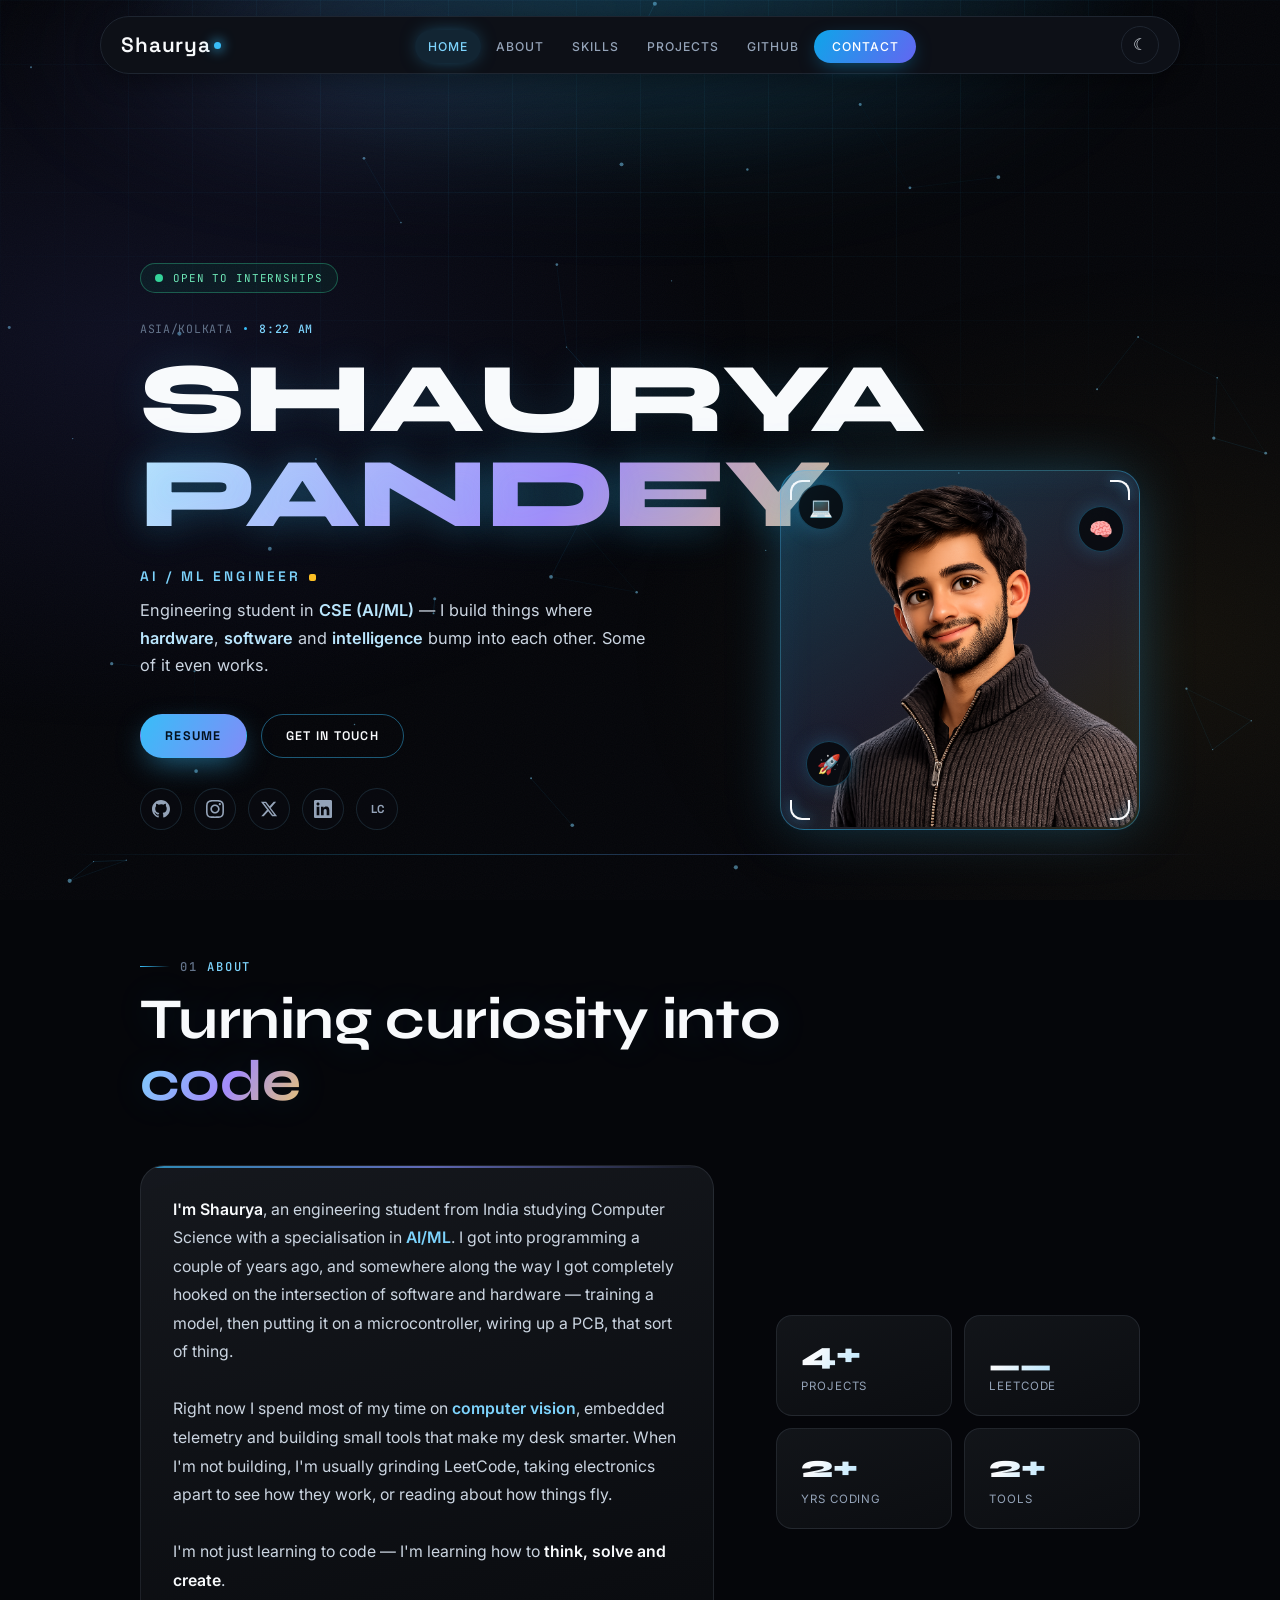
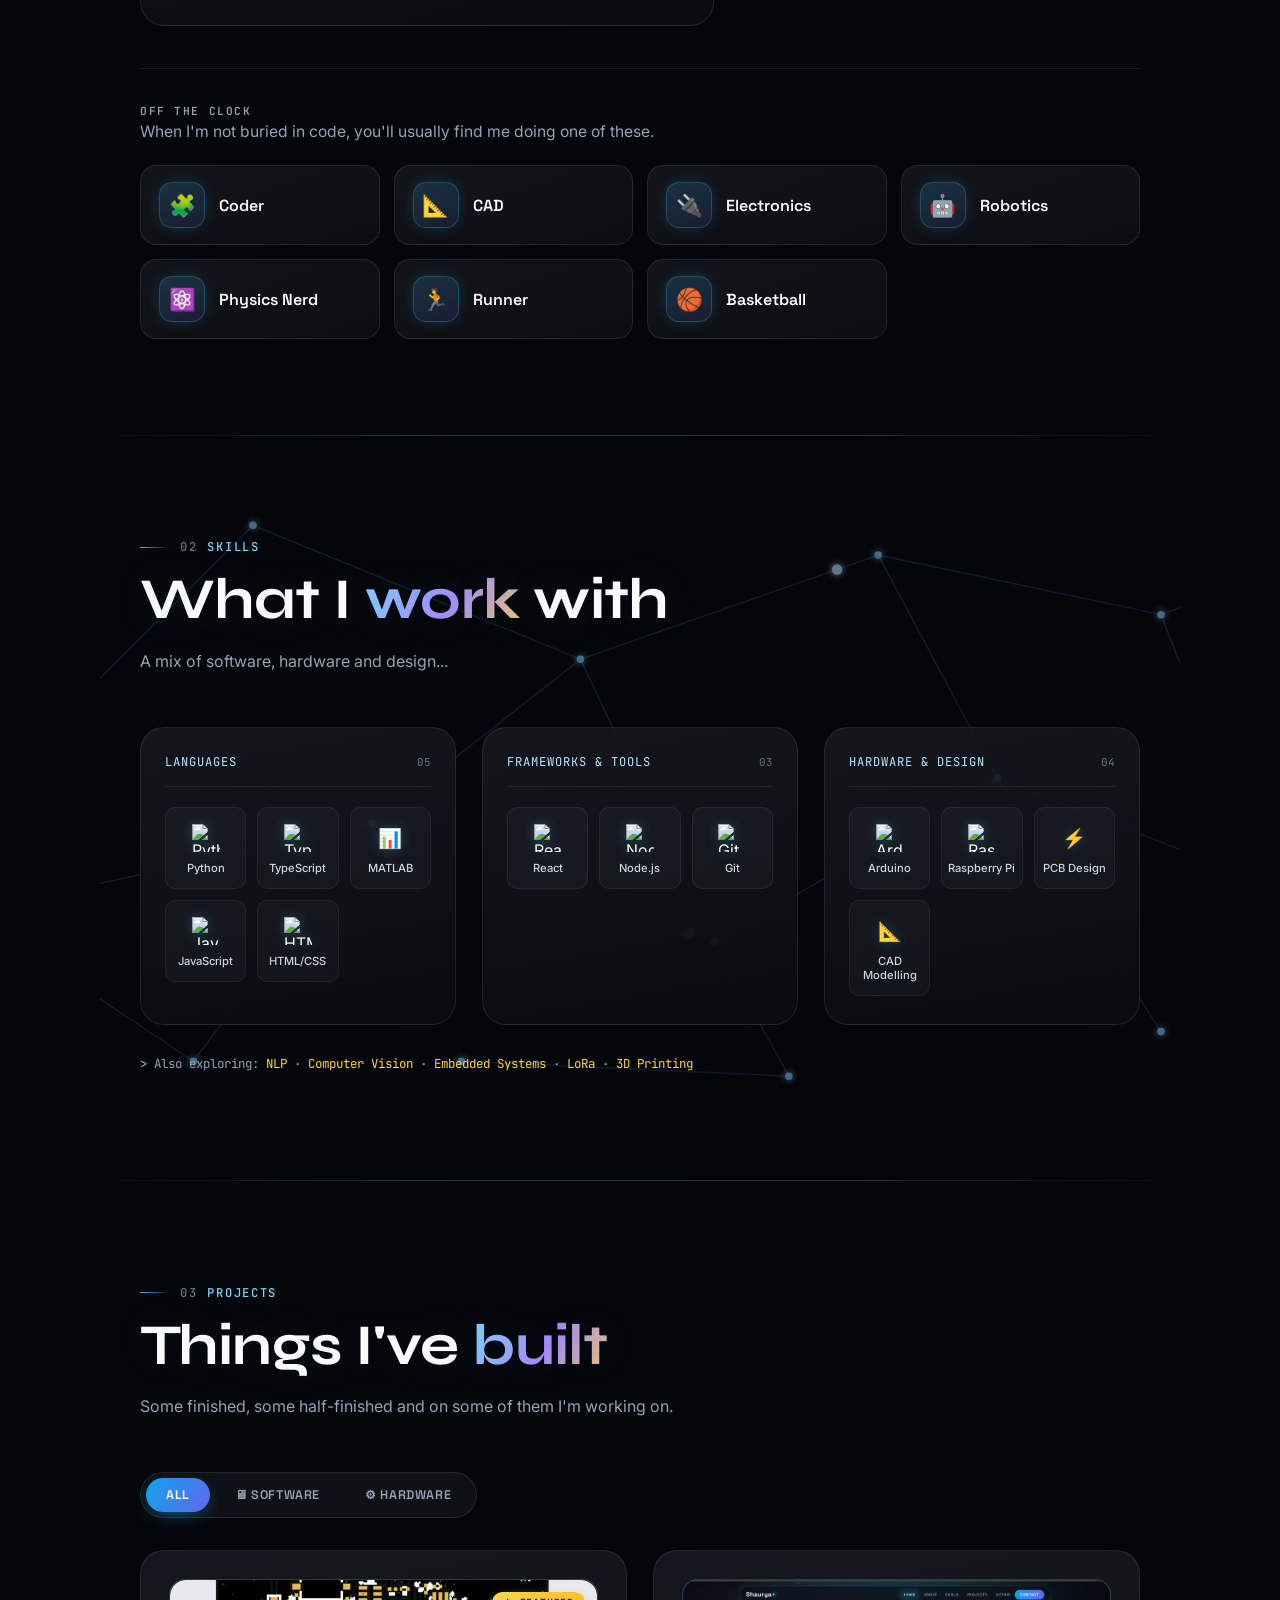
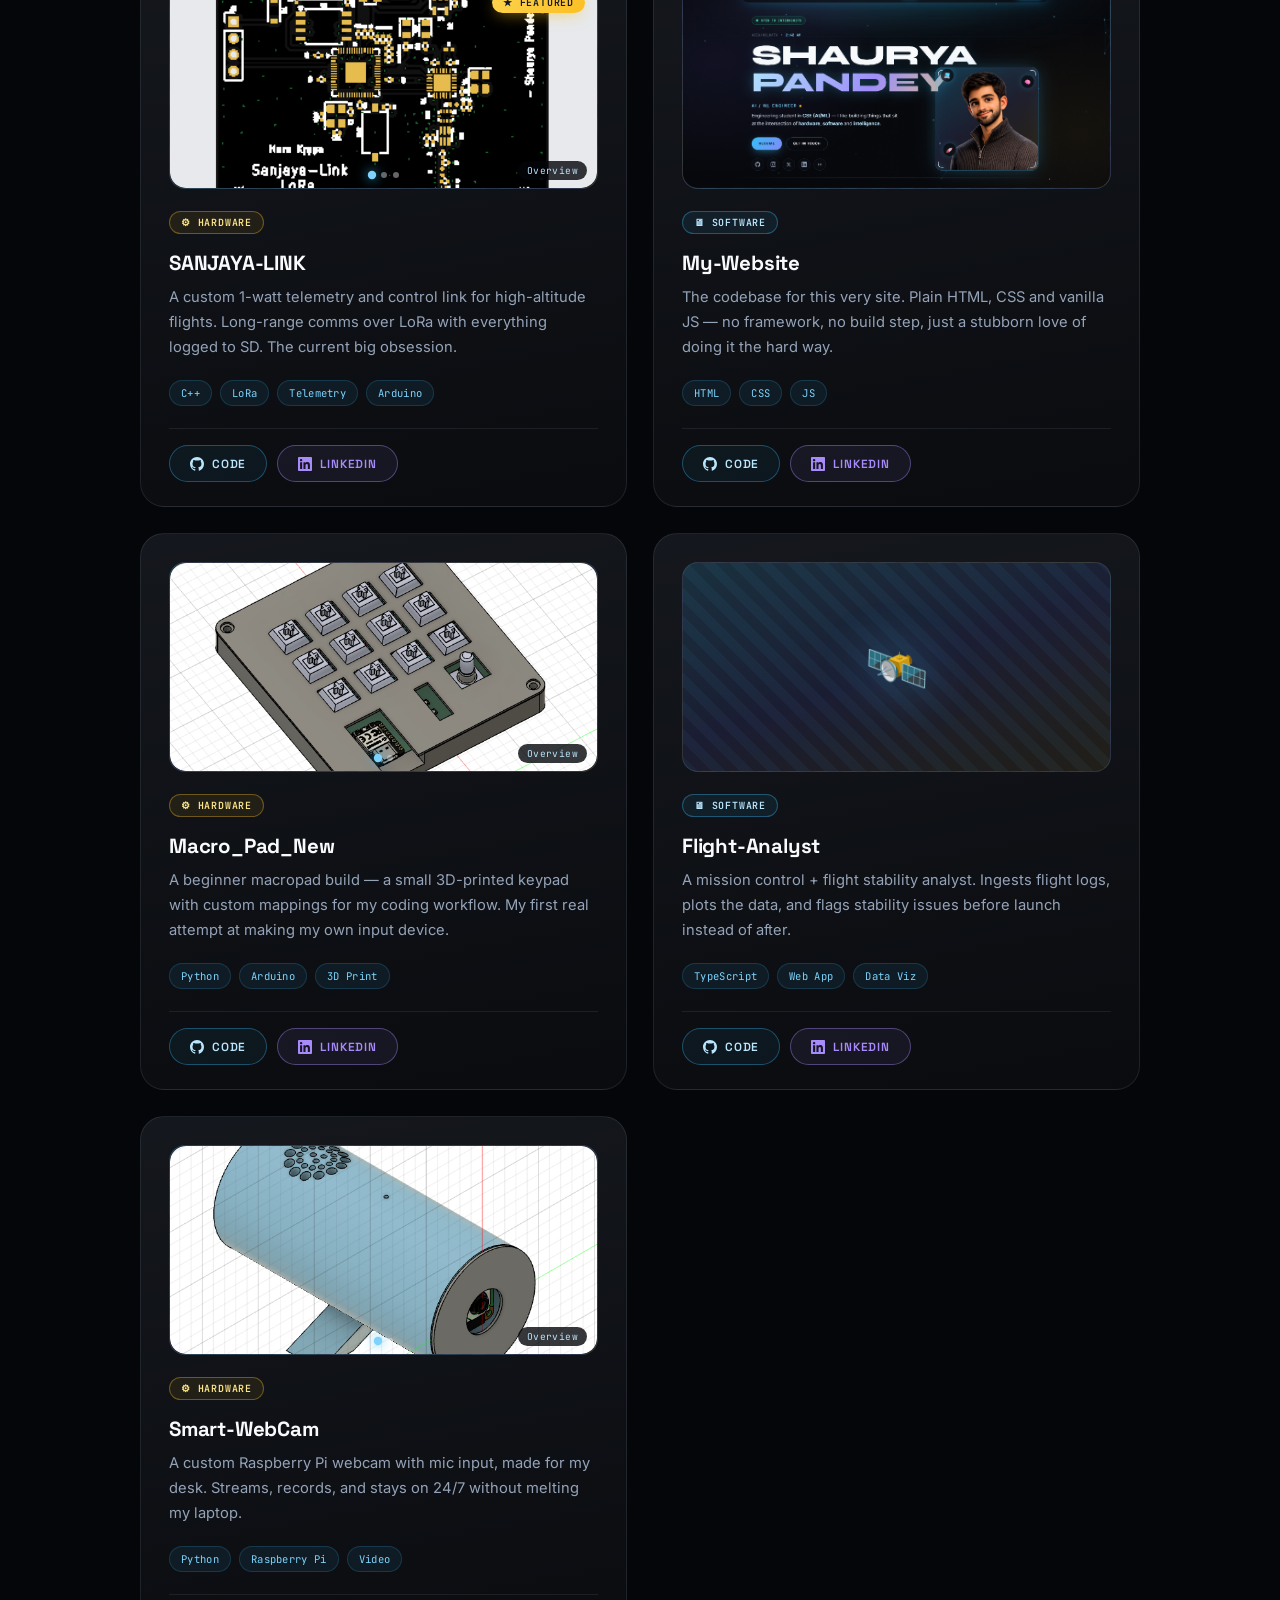
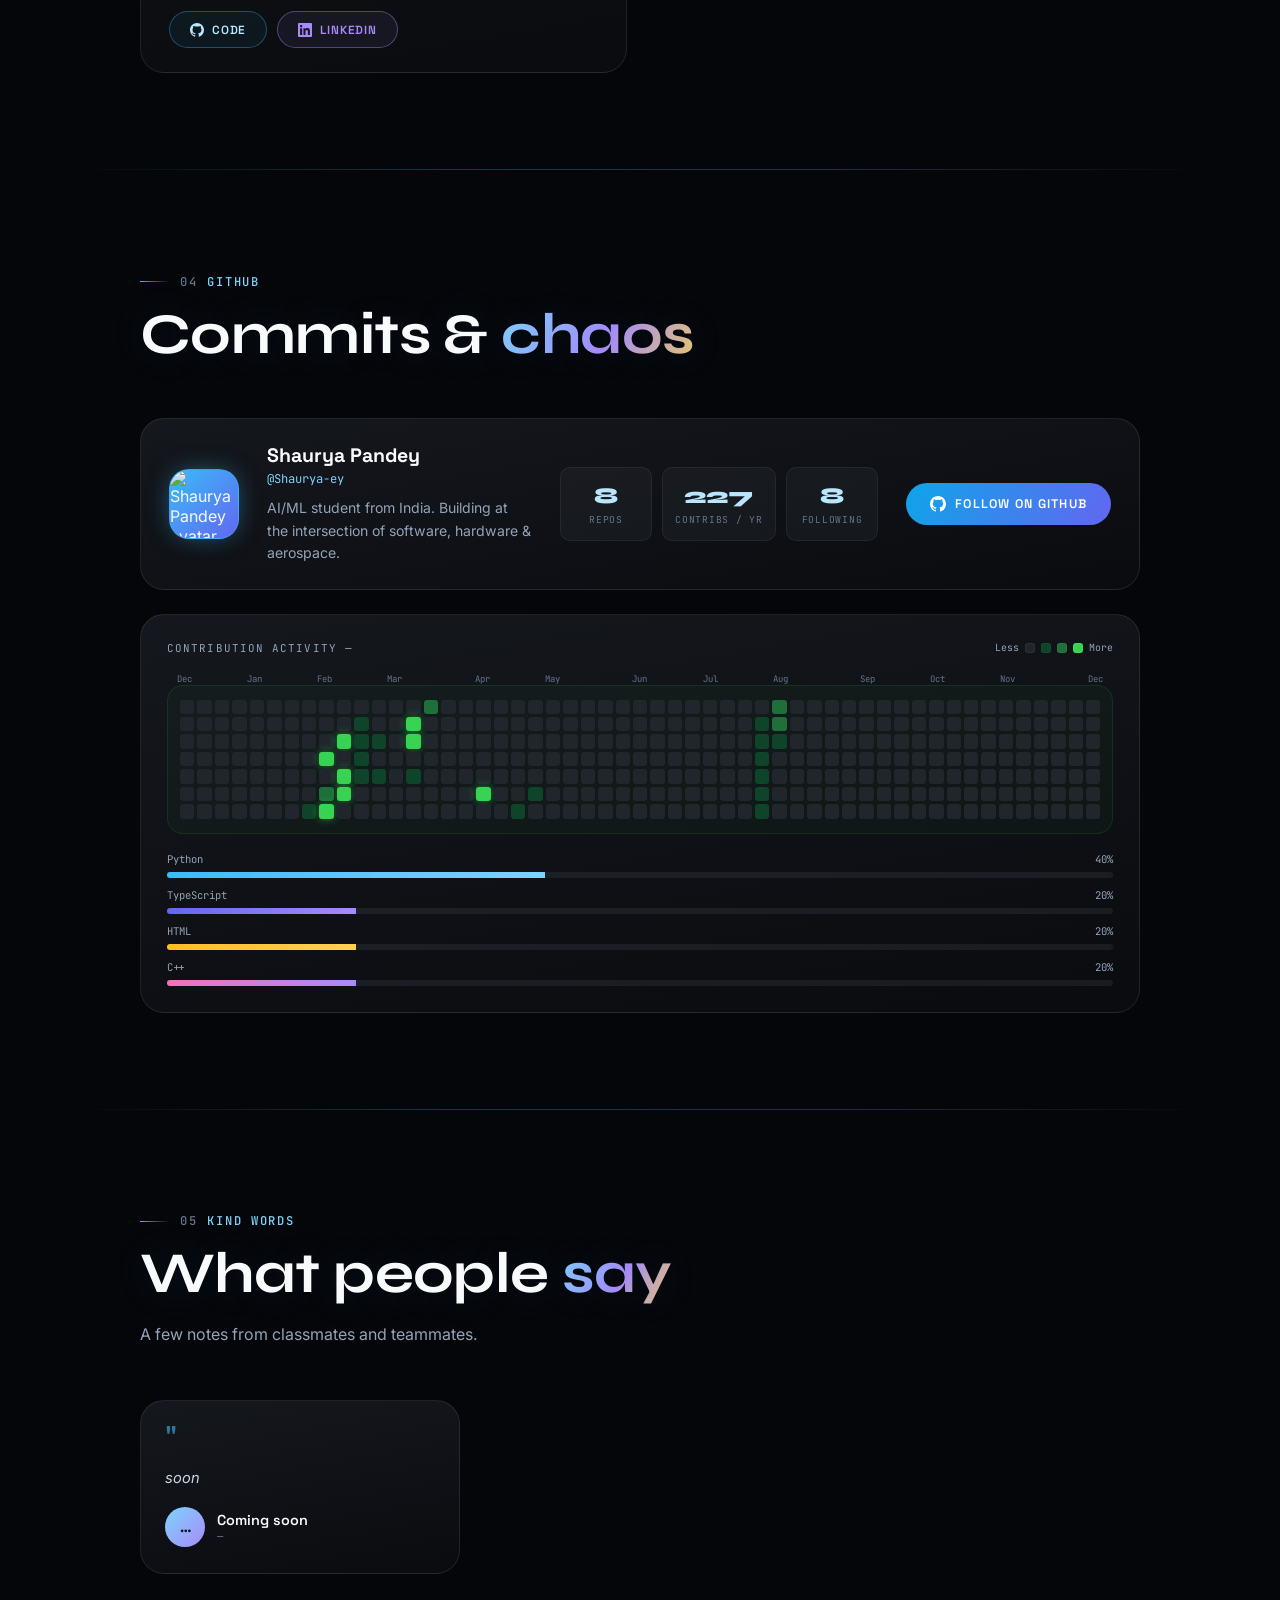
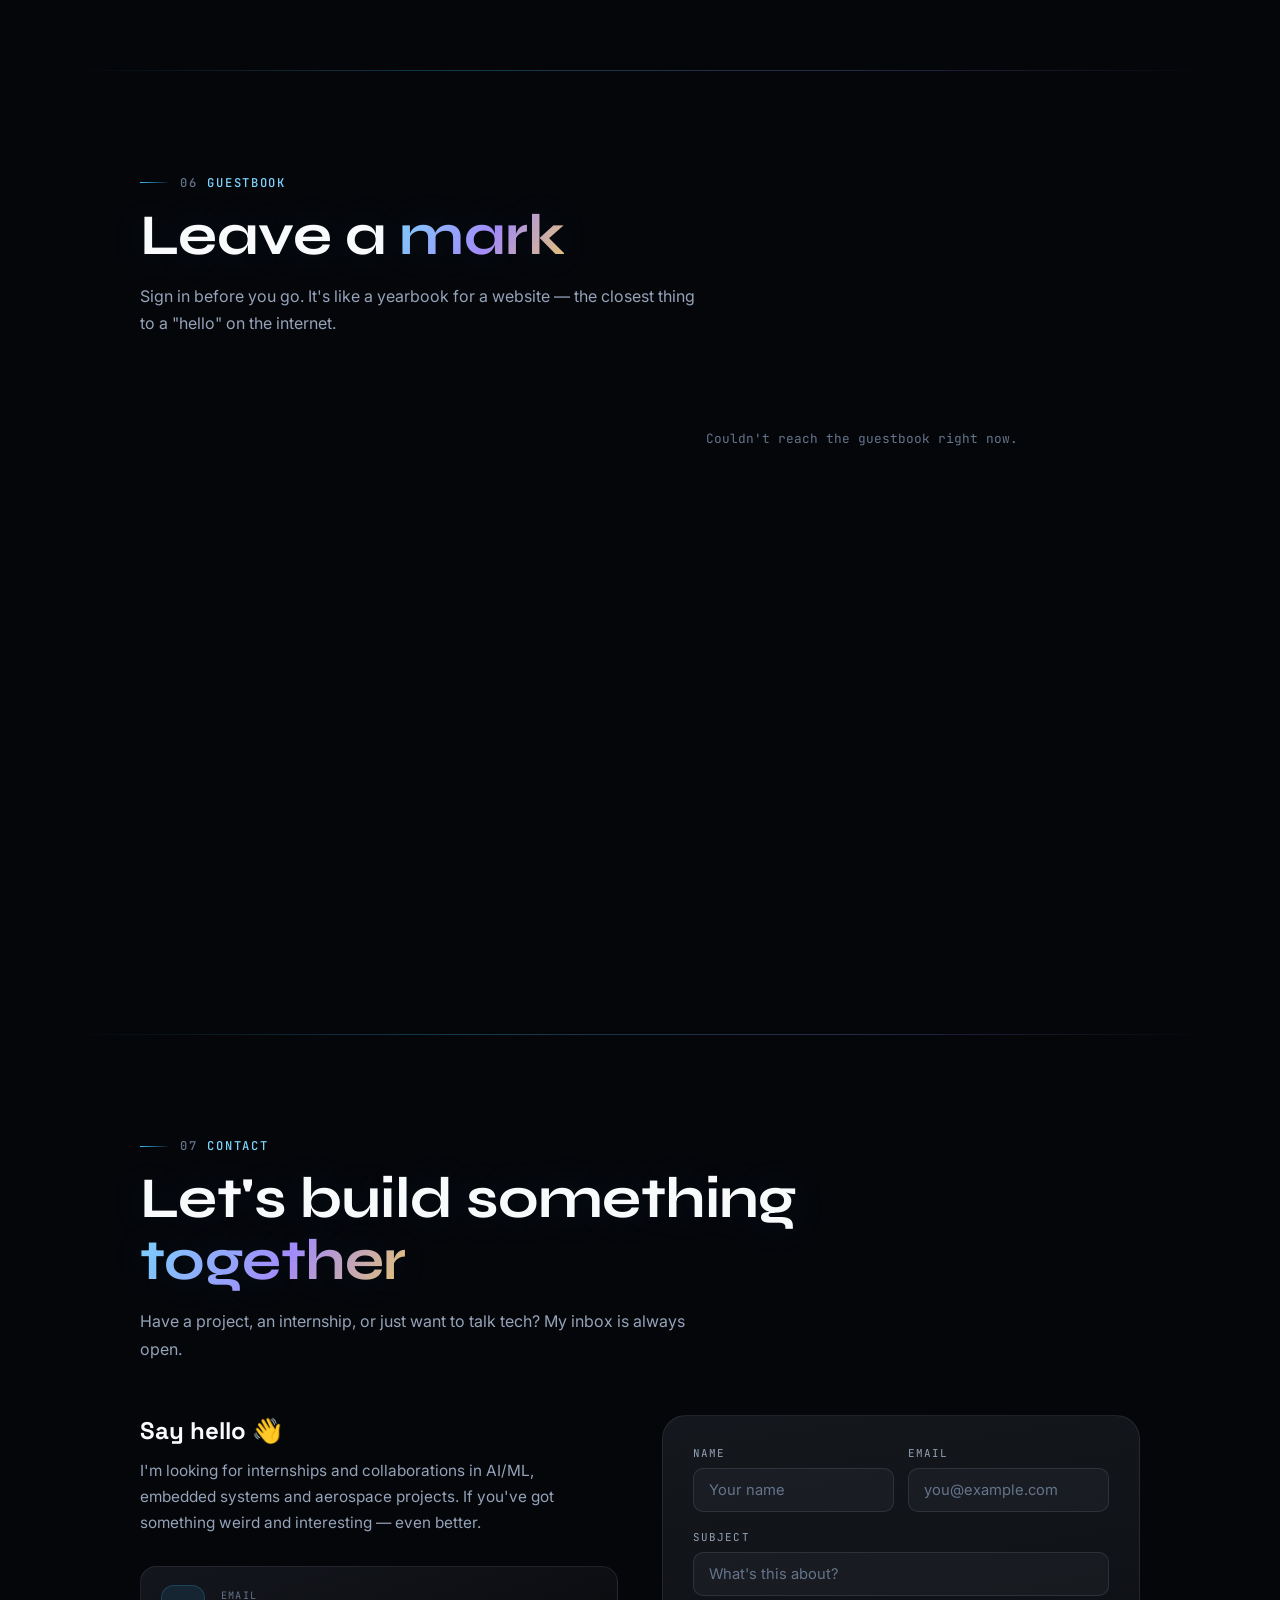
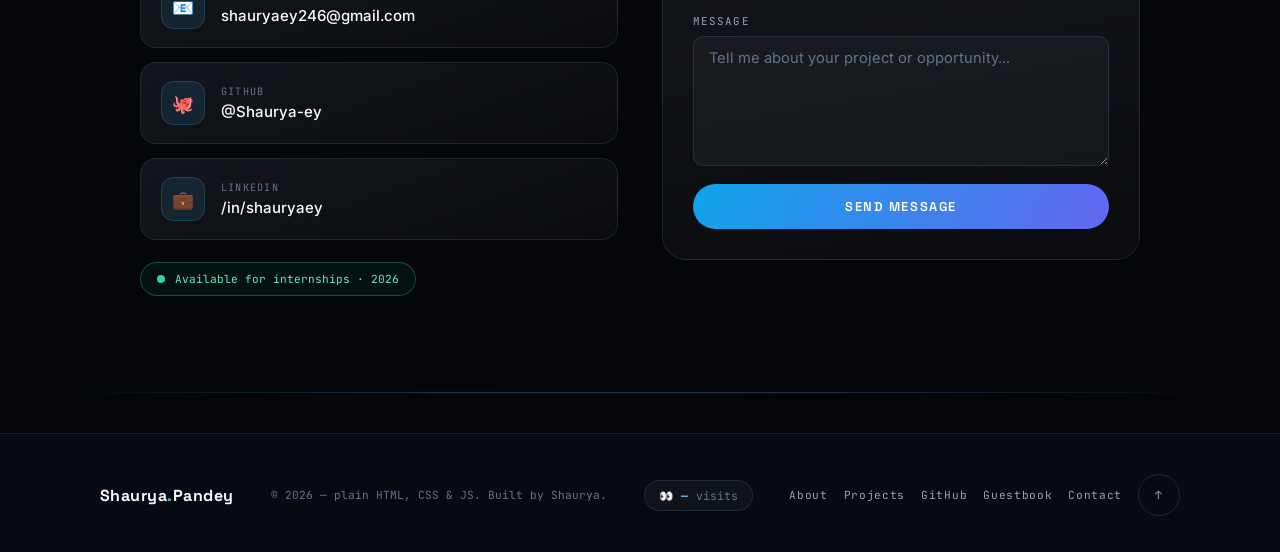
==== commit db13b846: "final commit" ====
--- a/index.html
+++ b/index.html
@@ -2283,7 +2283,6 @@
         <div class="skills-body">
             <div class="skill-card reveal">
                 <div class="skill-card-head">
-                    <span class="icon">⌨️</span>
                     <span class="skill-group-title">Languages</span>
                     <span class="skill-count">05</span>
                 </div>
@@ -2298,7 +2297,6 @@
 
             <div class="skill-card reveal reveal-d1">
                 <div class="skill-card-head">
-                    <span class="icon">🧩</span>
                     <span class="skill-group-title">Frameworks &amp; Tools</span>
                     <span class="skill-count">03</span>
                 </div>
@@ -2311,7 +2309,6 @@
 
             <div class="skill-card reveal reveal-d2">
                 <div class="skill-card-head">
-                    <span class="icon">🔌</span>
                     <span class="skill-group-title">Hardware &amp; Design</span>
                     <span class="skill-count">04</span>
                 </div>
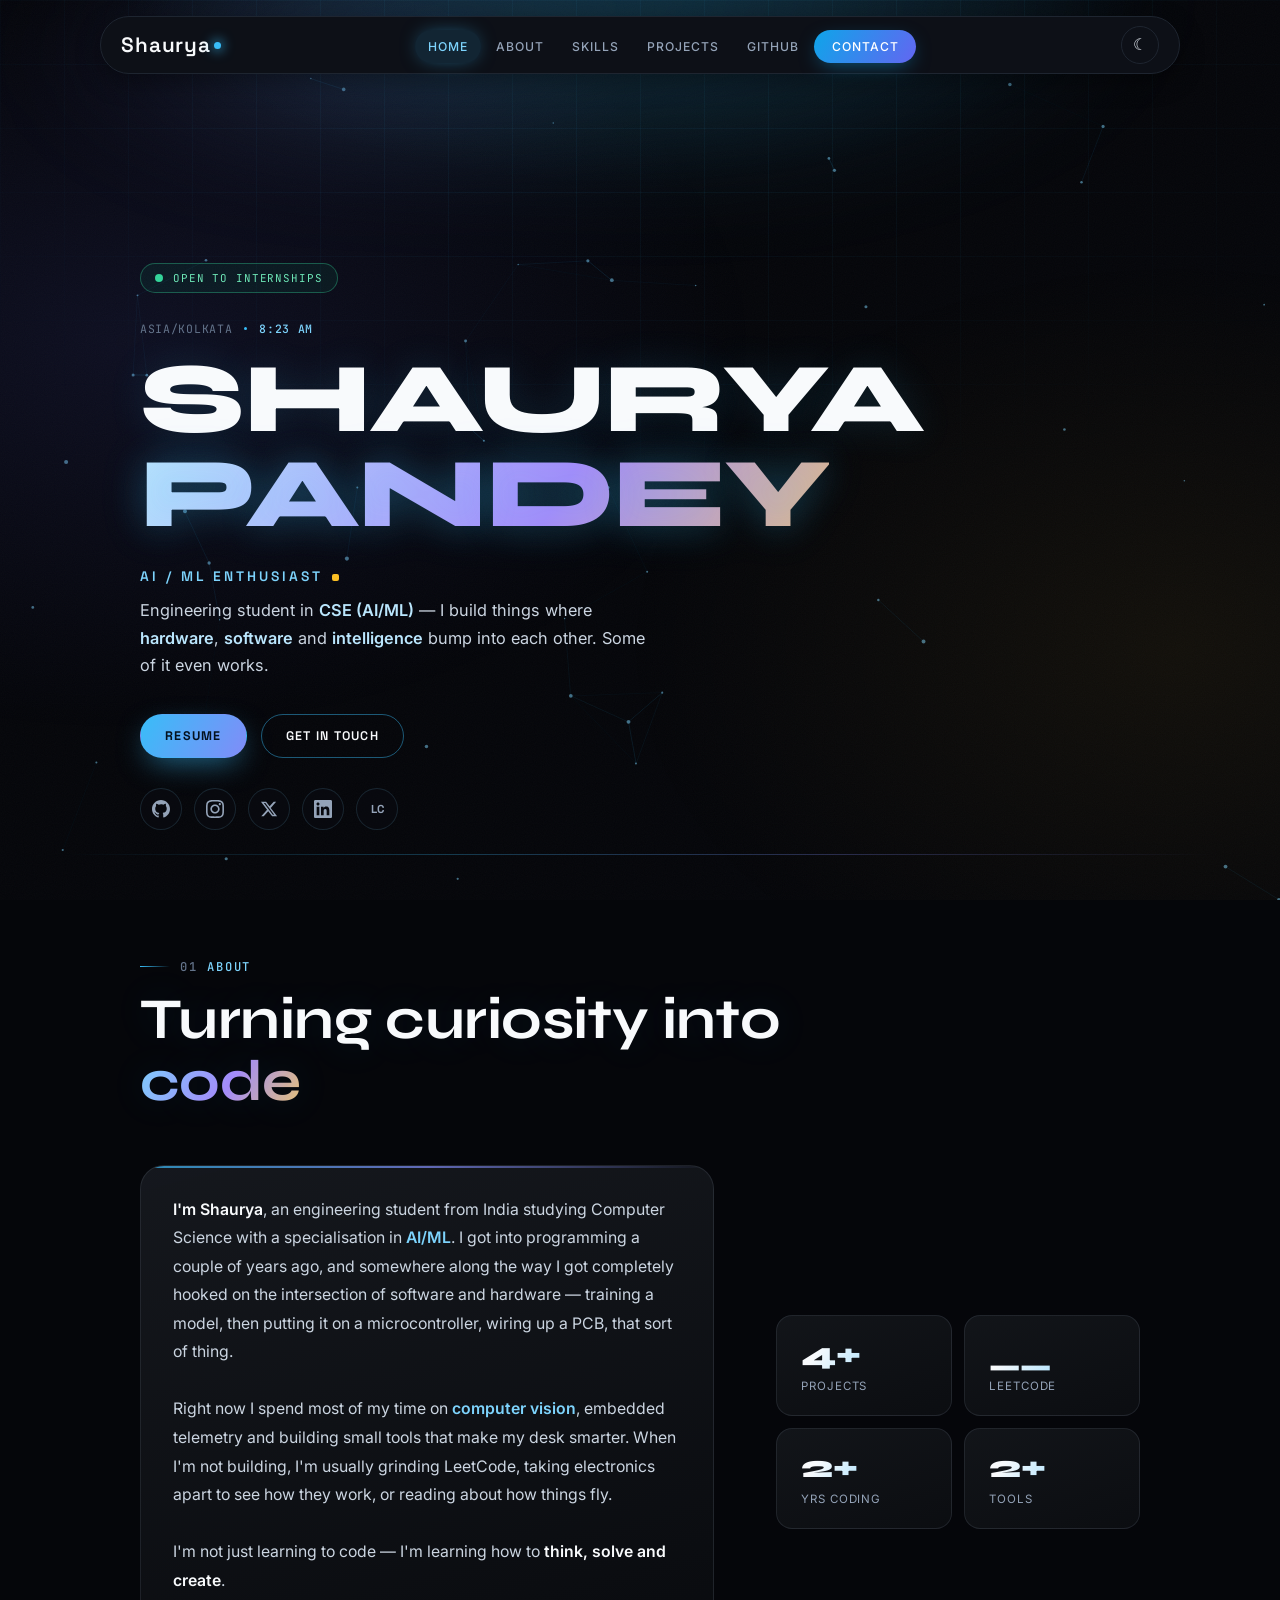
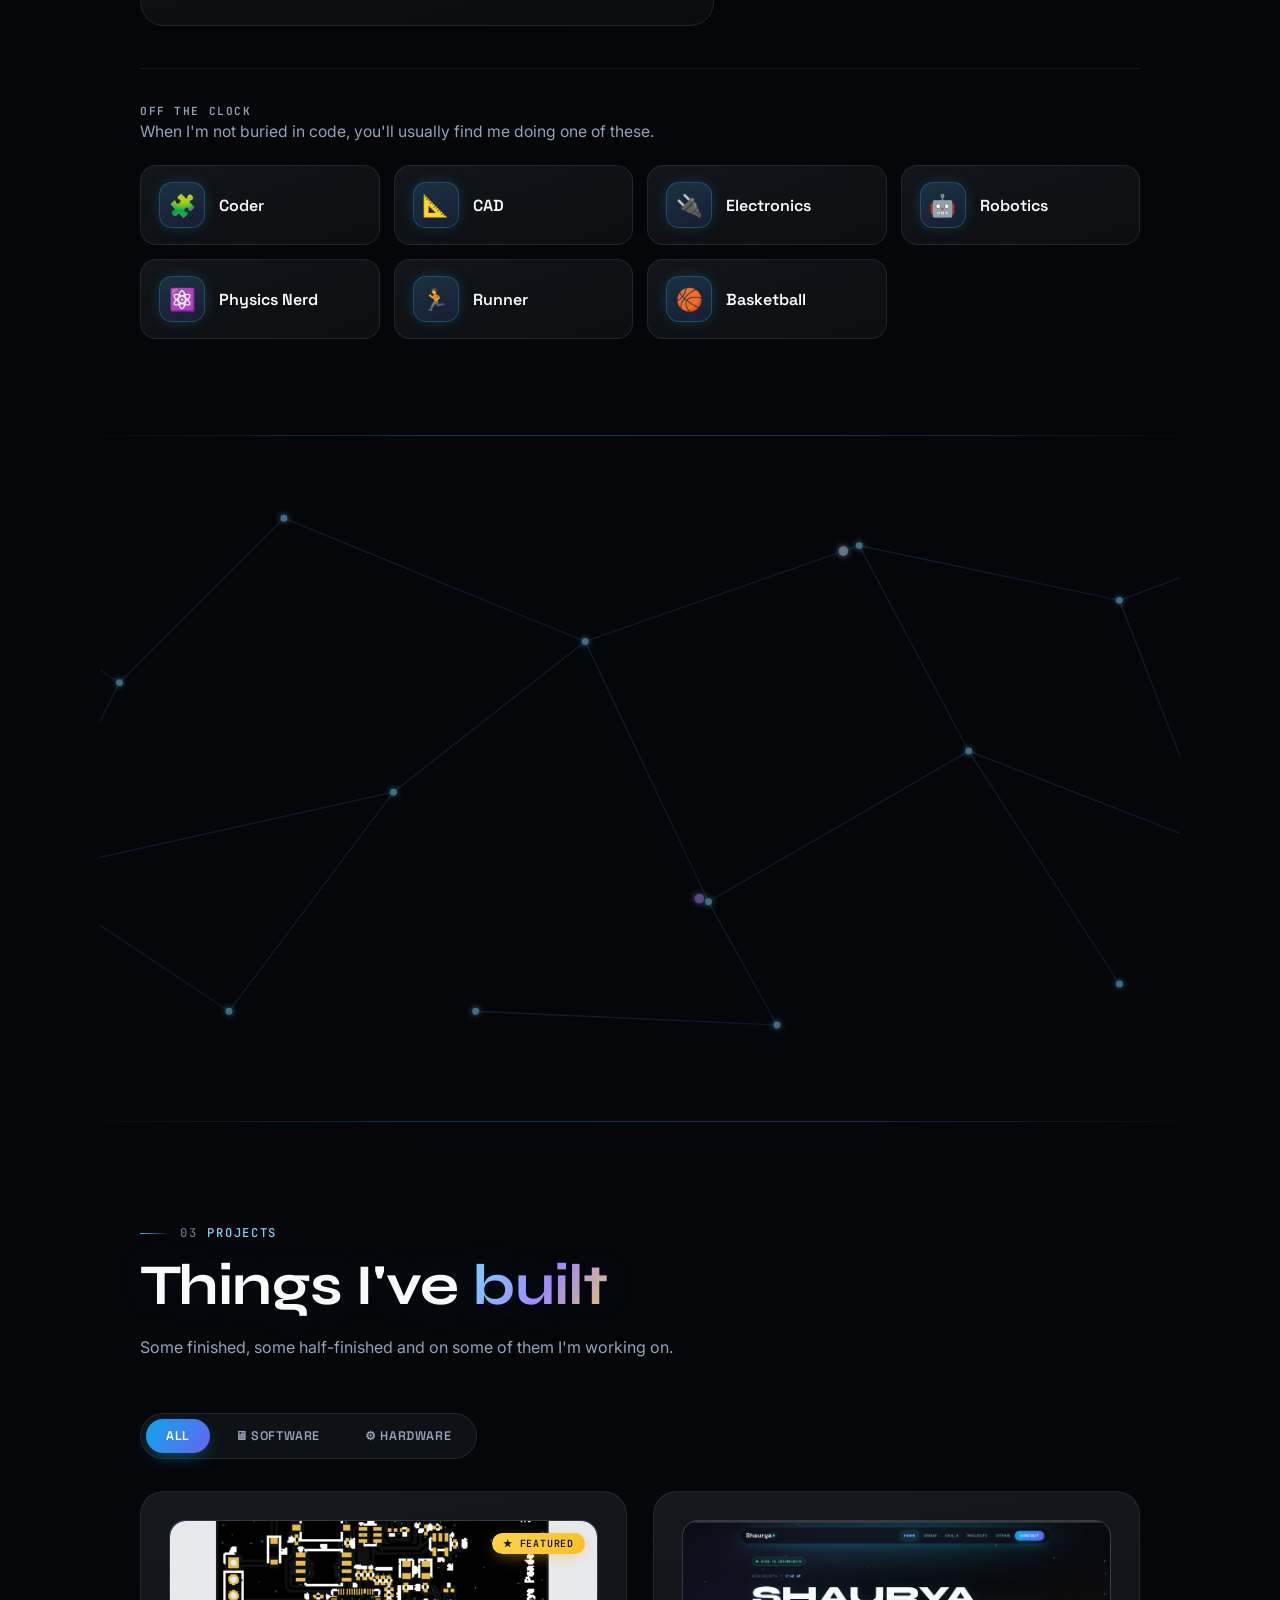
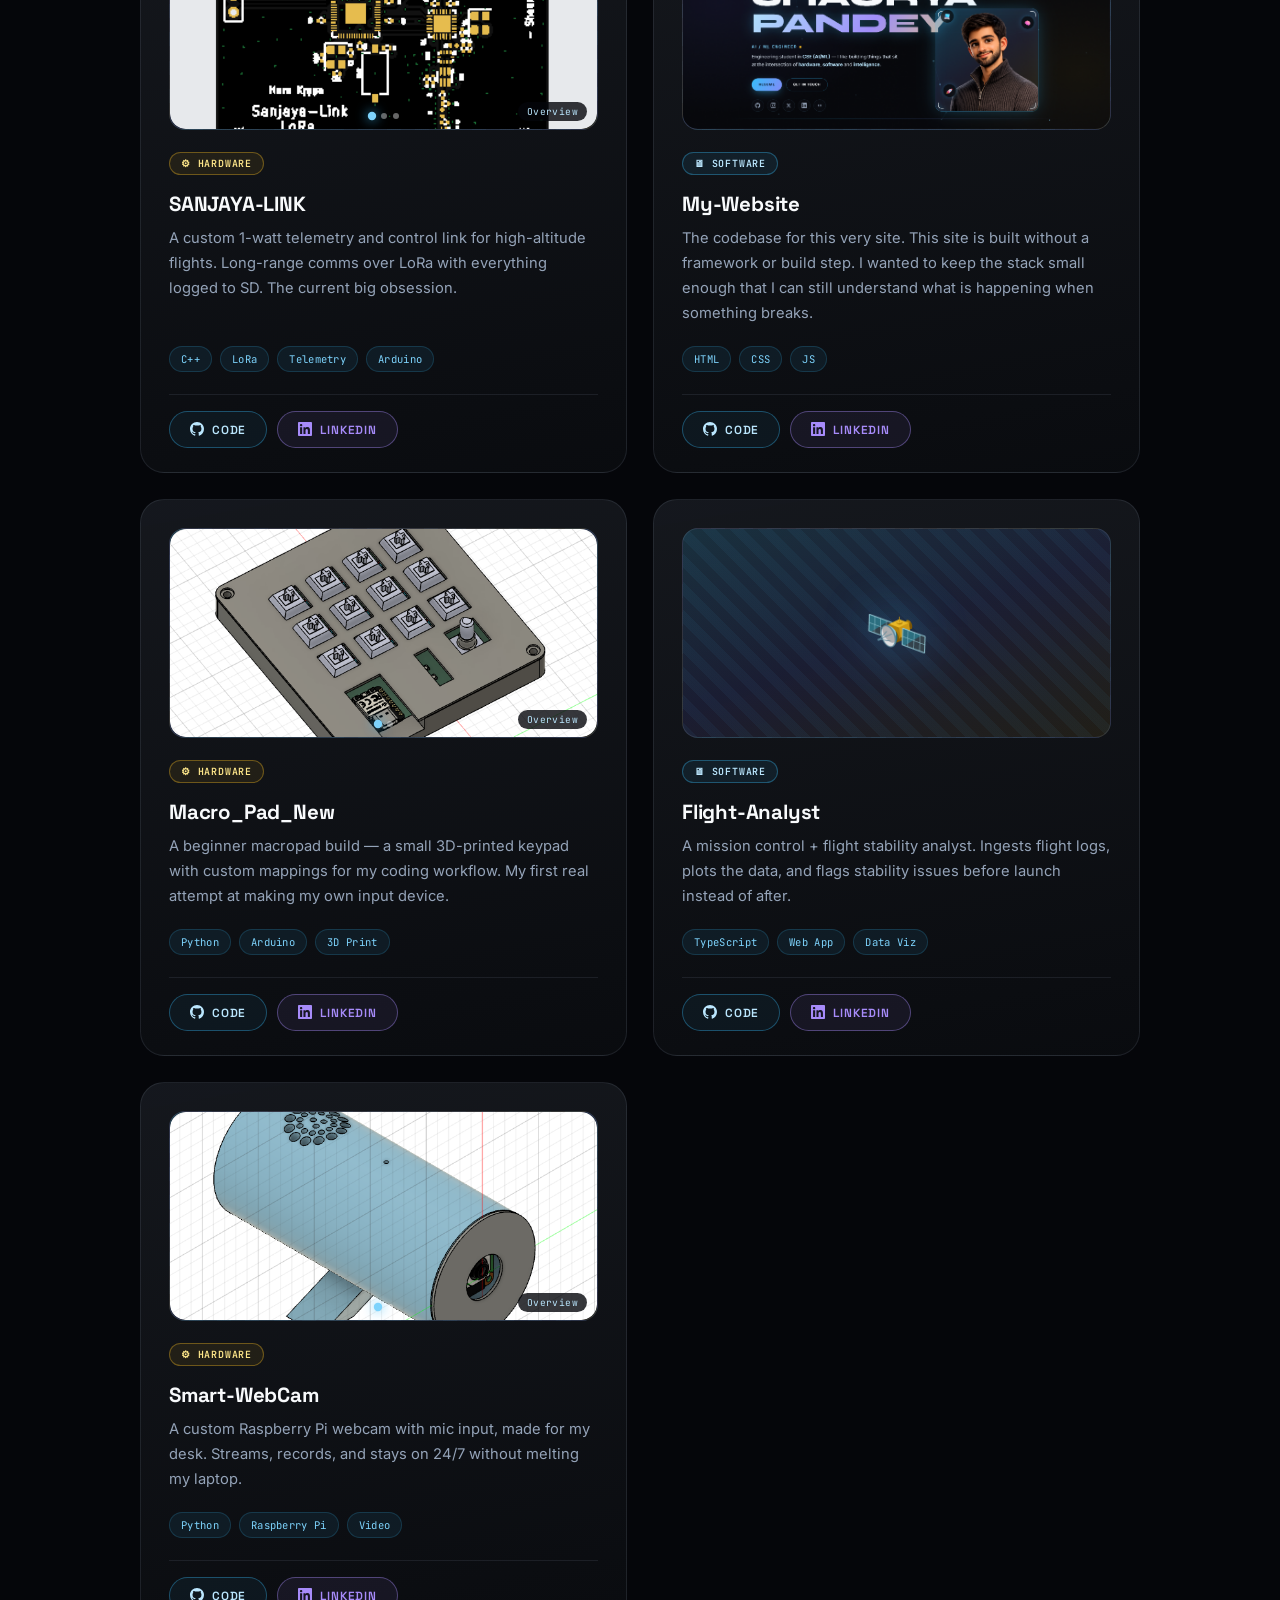
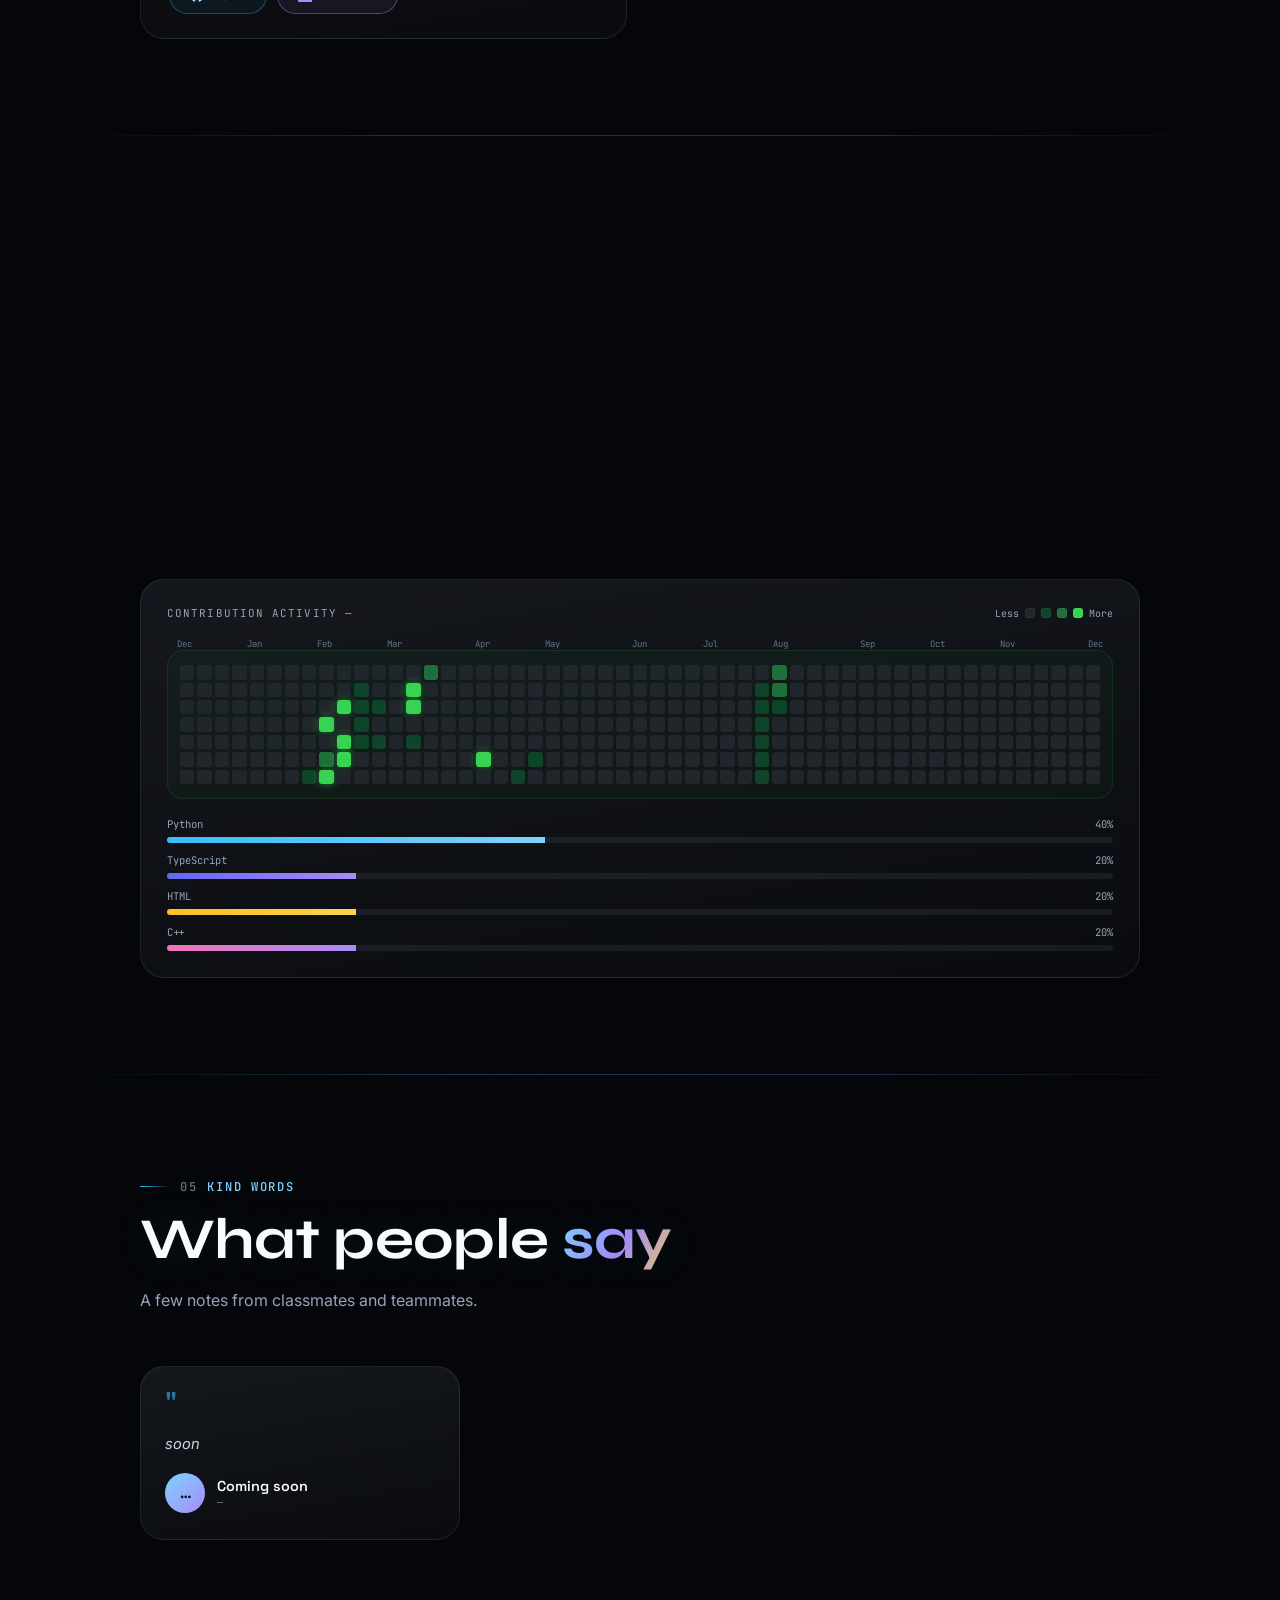
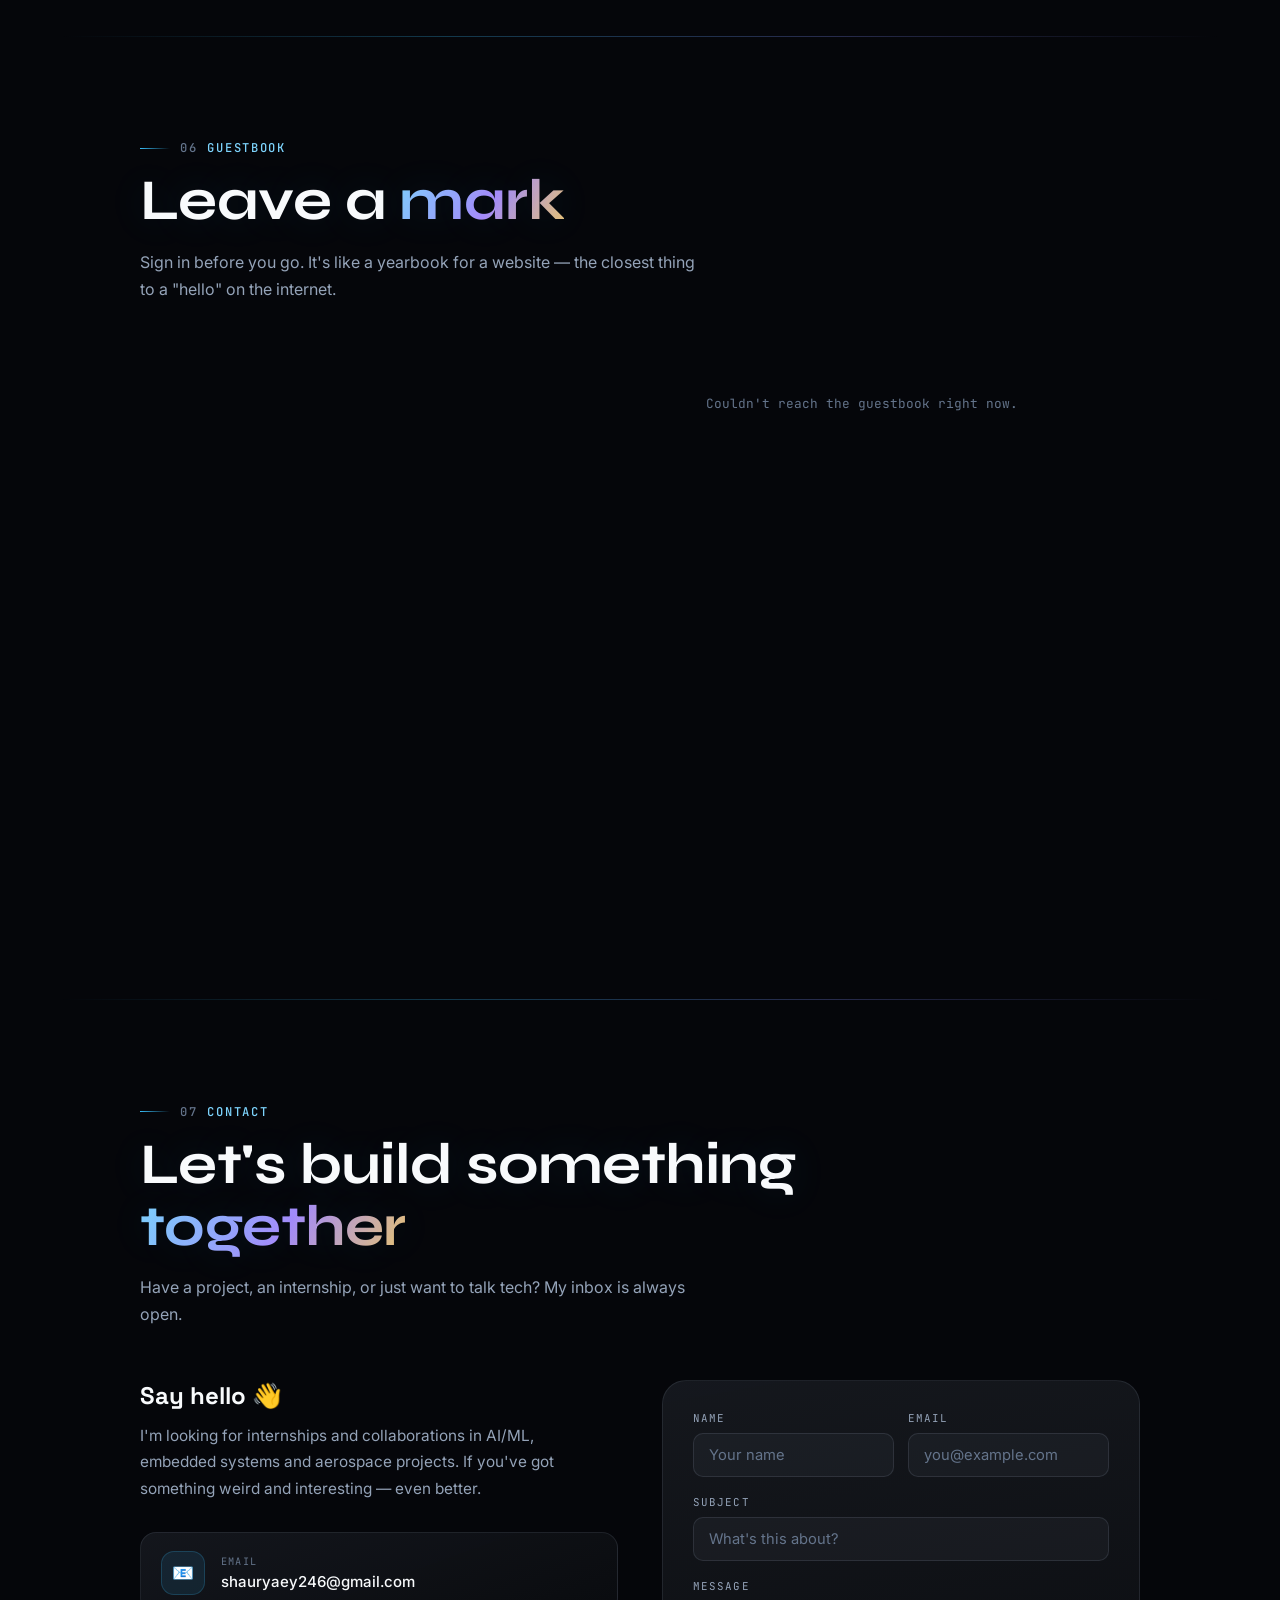
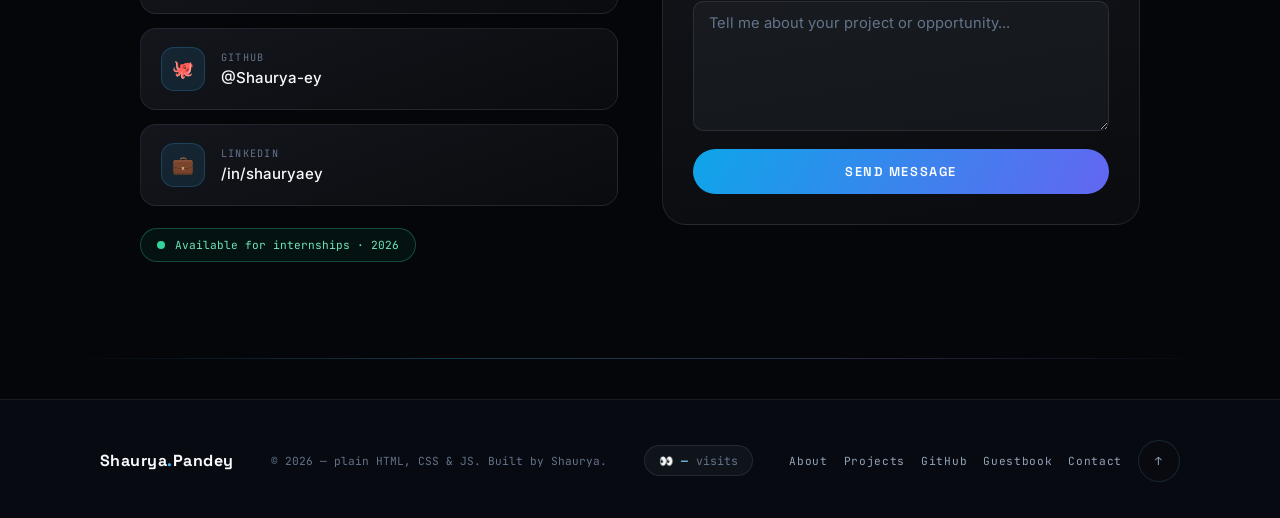
==== commit c2626537: "some changes" ====
--- a/index.html
+++ b/index.html
@@ -11,2064 +11,7 @@
 <link rel="icon" href="data:image/svg+xml,<svg xmlns='http://www.w3.org/2000/svg' viewBox='0 0 64 64'><defs><linearGradient id='g' x1='0' y1='0' x2='1' y2='1'><stop offset='0' stop-color='%2338bdf8'/><stop offset='1' stop-color='%23818cf8'/></linearGradient></defs><rect width='64' height='64' rx='14' fill='url(%23g)'/><ellipse cx='32' cy='32' rx='25' ry='10' fill='none' stroke='%23ffffff' stroke-width='3' opacity='.55' transform='rotate(-24 32 32)'/><circle cx='32' cy='32' r='11' fill='%23ffffff'/><text x='32' y='42' font-family='Arial,Helvetica,sans-serif' font-size='36' font-weight='900' text-anchor='middle' fill='%236366f1'>S</text><circle cx='50' cy='17' r='4.5' fill='%23fcd34d'/></svg>">
 <meta name="theme-color" content="#38bdf8">
 <script>document.documentElement.classList.add('js');</script>
-<style>
-    
-
-    *, *::before, *::after{ box-sizing:border-box; }
-
-    html{
-        scroll-behavior: smooth;
-        overflow-x: clip;
-    }
-    html,body{
-        margin:0;
-        padding:0;
-        min-height:100vh;
-        font-family:'Inter', sans-serif;
-        color:#f8fafc;
-        background-color:#05060a;
-        -webkit-font-smoothing: antialiased;
-        text-rendering: optimizeLegibility;
-    }
-    body{
-        overflow-x: clip;
-    }
-
-    ::selection{
-        background:rgba(56,189,248,.35);
-        color:#f8fafc;
-    }
-
-    ::-webkit-scrollbar{ width:10px; }
-    ::-webkit-scrollbar-track{ background:#07080d; }
-    ::-webkit-scrollbar-thumb{
-        background:linear-gradient(180deg, #38bdf8, #6366f1);
-        border-radius:8px;
-        border:2px solid #07080d;
-    }
-
-    
-    .bg-canvas{
-        position:fixed;
-        inset:0;
-        z-index:0;
-        pointer-events:none;
-    }
-    .bg-gradient{
-        position:fixed;
-        inset:0;
-        z-index:0;
-        pointer-events:none;
-        background:
-            radial-gradient(800px 420px at 50% -12%, rgba(56,189,248,.14), transparent 70%),
-            radial-gradient(900px 560px at 10% 38%, rgba(99,102,241,.10), transparent 70%),
-            radial-gradient(800px 560px at 92% 72%, rgba(251,191,36,.06), transparent 70%);
-    }
-    .bg-grid{
-        position:fixed;
-        inset:0;
-        z-index:0;
-        pointer-events:none;
-        background-image:
-            linear-gradient(rgba(56,189,248,.05) 1px, transparent 1px),
-            linear-gradient(90deg, rgba(56,189,248,.05) 1px, transparent 1px);
-        background-size: 64px 64px;
-        -webkit-mask-image: radial-gradient(ellipse 90% 80% at 50% 0%, #000 30%, transparent 75%);
-        mask-image: radial-gradient(ellipse 90% 80% at 50% 0%, #000 30%, transparent 75%);
-    }
-    .bg-noise{
-        position:fixed;
-        inset:0;
-        z-index:1;
-        pointer-events:none;
-        opacity:.05;
-        background-image:url("data:image/svg+xml,%3Csvg xmlns='http://www.w3.org/2000/svg' width='120' height='120'%3E%3Cfilter id='n'%3E%3CfeTurbulence type='fractalNoise' baseFrequency='0.9' numOctaves='2'/%3E%3C/filter%3E%3Crect width='100%25' height='100%25' filter='url(%23n)' opacity='.6'/%3E%3C/svg%3E");
-    }
-    .aurora{
-        position:fixed;
-        top:-30%;
-        left:50%;
-        transform:translateX(-50%);
-        width:120vw;
-        height:60vh;
-        z-index:0;
-        pointer-events:none;
-        background:
-            radial-gradient(50% 60% at 50% 50%, rgba(56,189,248,.16), transparent 70%),
-            radial-gradient(30% 40% at 30% 60%, rgba(129,140,248,.12), transparent 70%);
-        filter:blur(40px);
-        animation: aurora-drift 16s ease-in-out infinite;
-    }
-    @keyframes aurora-drift{
-        0%,100%{ transform:translateX(-50%) translateY(0) scale(1); opacity:.8; }
-        50%{ transform:translateX(-44%) translateY(30px) scale(1.08); opacity:1; }
-    }
-
-    .progress-bar{
-        position:fixed;
-        top:0; left:0;
-        height:3px;
-        width:0%;
-        z-index:200;
-        background:linear-gradient(90deg, #38bdf8, #818cf8, #fbbf24);
-        box-shadow:0 0 12px rgba(56,189,248,.6);
-        transition:width .1s linear;
-    }
-
-    .wrap{
-        position:relative;
-        z-index:2;
-    }
-
-    
-    h1,h2,h3{ margin:0; }
-
-    .section{
-        max-width:1080px;
-        margin:0 auto;
-        padding:96px 40px;
-        scroll-margin-top:110px;
-    }
-
-    .section-head{
-        margin-bottom:52px;
-        max-width:680px;
-    }
-    .section-eyebrow{
-        display:inline-flex;
-        align-items:center;
-        gap:10px;
-        font-family:'JetBrains Mono', monospace;
-        font-size:.76rem;
-        font-weight:500;
-        letter-spacing:.14em;
-        text-transform:uppercase;
-        color:#7dd3fc;
-        margin-bottom:14px;
-    }
-    .section-eyebrow::before{
-        content:'';
-        width:30px;
-        height:1px;
-        background:linear-gradient(90deg, #38bdf8, transparent);
-    }
-    .section-eyebrow .num{
-        color:#64748b;
-    }
-    .section-title{
-        font-family:'Syne', sans-serif;
-        font-weight:700;
-        font-size:clamp(2.1rem, 5vw, 3.6rem);
-        line-height:1.08;
-        letter-spacing:-0.01em;
-        color:#f8fafc;
-        text-shadow:0 0 40px rgba(56,189,248,.12);
-    }
-    .section-title .accent{
-        background:linear-gradient(120deg, #7dd3fc 0%, #a78bfa 55%, #fcd34d 110%);
-        -webkit-background-clip:text;
-        background-clip:text;
-        color:transparent;
-    }
-    .section-sub{
-        margin:16px 0 0;
-        max-width:560px;
-        font-size:1rem;
-        line-height:1.7;
-        color:#94a3b8;
-    }
-
-    .divider{
-        height:1px;
-        max-width:1160px;
-        margin:0 auto;
-        background:linear-gradient(90deg, transparent, rgba(56,189,248,.28), rgba(129,140,248,.28), transparent);
-        border:none;
-    }
-
-    
-    .navbar{
-        position:sticky;
-        top:16px;
-        z-index:100;
-        width:min(1080px, 94vw);
-        margin:16px auto 0;
-        display:flex;
-        align-items:center;
-        justify-content:space-between;
-        height:58px;
-        padding:0 20px;
-        border-radius:999px;
-        background:#0d1017;
-        border:1px solid #1e2530;
-        box-shadow:0 8px 24px rgba(0,0,0,.35);
-        transition:background .3s ease, border-color .3s ease;
-    }
-    .navbar.scrolled{
-        background:#0a0d13;
-        border-color:#27313f;
-    }
-    .theme-toggle{
-        background:none;
-        border:1px solid #1e2530;
-        color:#e2e8f0;
-        width:38px;
-        height:38px;
-        border-radius:50%;
-        font-size:1rem;
-        line-height:1;
-        cursor:pointer;
-        margin-left:10px;
-        transition:background .2s ease, color .2s ease;
-    }
-    .theme-toggle:hover{
-        background:#1a2230;
-    }
-
-    .logo-wrap{
-        display:flex;
-        align-items:center;
-        text-decoration:none;
-        cursor:default;
-    }
-    .logo{
-        position:relative;
-        display:flex;
-        font-family:'Space Grotesk', sans-serif;
-        font-weight:600;
-        font-size:1.3rem;
-        letter-spacing:.04em;
-    }
-    .letter{
-        display:inline-block;
-        color:#f8fafc;
-        transition: transform .4s ease, color .3s ease, text-shadow .3s ease;
-    }
-    .logo-wrap:hover .letter{
-        transform:translateY(-2px);
-        color:#bae6fd;
-        text-shadow:0 0 14px rgba(129,140,248,.9);
-    }
-    .logo-dot{
-        width:7px;
-        height:7px;
-        border-radius:50%;
-        background:#38bdf8;
-        margin-left:3px;
-        align-self:center;
-        box-shadow:0 0 12px 2px rgba(56,189,248,.7);
-    }
-
-    .nav-links{
-        display:flex;
-        align-items:center;
-        gap:2px;
-        list-style:none;
-        margin:0;
-        padding:0;
-    }
-    .nav-link{
-        position:relative;
-        color:#94a3b8;
-        text-decoration:none;
-        font-size:.76rem;
-        font-weight:500;
-        letter-spacing:.08em;
-        text-transform:uppercase;
-        padding:9px 13px;
-        border-radius:999px;
-        transition:color .3s ease, background .3s ease;
-    }
-    .nav-link:hover{
-        color:#f8fafc;
-        background:rgba(56,189,248,.08);
-    }
-    .nav-link.active{
-        color:#7dd3fc;
-        background:rgba(56,189,248,.12);
-        box-shadow:0 0 20px -6px rgba(56,189,248,.6);
-    }
-    .nav-cta{
-        padding:9px 18px;
-        background:linear-gradient(120deg, #0ea5e9, #6366f1);
-        color:#fff;
-        box-shadow:0 6px 20px -6px rgba(14,165,233,.55);
-    }
-    .nav-cta:hover{
-        color:#fff;
-        transform:translateY(-1px);
-    }
-
-    .hamburger{
-        display:none;
-        flex-direction:column;
-        gap:5px;
-        background:none;
-        border:none;
-        cursor:pointer;
-        padding:8px;
-    }
-    .hamburger span{
-        width:22px;
-        height:2px;
-        background:#f8fafc;
-        border-radius:2px;
-        transition:transform .3s ease, opacity .3s ease;
-    }
-
-    
-    .hero{
-        display:flex;
-        align-items:flex-end;
-        justify-content:space-between;
-        gap:44px;
-        flex-wrap:wrap;
-        padding:28px 40px 24px;
-        max-width:1080px;
-        margin:0 auto;
-        min-height:calc(100vh - 120px);
-        scroll-margin-top:100px;
-    }
-
-    .hero-content{
-        position:relative;
-        flex:1 1 460px;
-        min-width:300px;
-    }
-
-    .hero-status{
-        display:inline-flex;
-        align-items:center;
-        gap:10px;
-        padding:7px 14px;
-        border-radius:999px;
-        border:1px solid rgba(52,211,153,.35);
-        background:rgba(16,185,129,.08);
-        font-family:'JetBrains Mono', monospace;
-        font-size:.68rem;
-        letter-spacing:.08em;
-        text-transform:uppercase;
-        color:#6ee7b7;
-        margin-bottom:28px;
-    }
-    .hero-status .pulse{
-        width:8px; height:8px;
-        border-radius:50%;
-        background:#34d399;
-        animation: pulse-ring 2s infinite;
-    }
-    @keyframes pulse-ring{
-        0%{ box-shadow:0 0 0 0 rgba(52,211,153,.55); }
-        70%{ box-shadow:0 0 0 9px rgba(52,211,153,0); }
-        100%{ box-shadow:0 0 0 0 rgba(52,211,153,0); }
-    }
-
-    .hero-meta{
-        display:flex;
-        align-items:center;
-        gap:12px;
-        margin-bottom:16px;
-        font-family:'JetBrains Mono', monospace;
-        font-size:.72rem;
-        letter-spacing:.06em;
-        color:#64748b;
-        text-transform:uppercase;
-    }
-    .hero-meta .dot-sep{
-        width:3px; height:3px;
-        border-radius:50%;
-        background:#38bdf8;
-    }
-    .tz-time{
-        color:#7dd3fc;
-        font-weight:500;
-    }
-
-    .hero-name{
-        font-family:'Syne', sans-serif;
-        font-weight:800;
-        text-transform:uppercase;
-        line-height:.95;
-        letter-spacing:-0.015em;
-        font-size:clamp(2.4rem, 8vw, 6.2rem);
-        max-width:100%;
-        text-wrap: balance;
-        color:#f8fafc;
-        text-shadow:0 0 40px rgba(56,189,248,.14);
-    }
-    .hero-line{ display:block; }
-    .hero-line .glow{
-        background:linear-gradient(120deg, #bae6fd 0%, #a78bfa 60%, #fcd34d 120%);
-        -webkit-background-clip:text;
-        background-clip:text;
-        color:transparent;
-        filter:drop-shadow(0 0 20px rgba(56,189,248,.2));
-    }
-
-    .hero-role{
-        margin:26px 0 12px;
-        font-family:'Space Grotesk', sans-serif;
-        font-size:.86rem;
-        font-weight:600;
-        letter-spacing:.22em;
-        text-transform:uppercase;
-        color:#7dd3fc;
-    }
-    .hero-role::after{
-        content:'';
-        display:inline-block;
-        width:7px;
-        height:7px;
-        margin-left:8px;
-        border-radius:2px;
-        background:#fbbf24;
-        animation: caret-blink 1.1s steps(1) infinite;
-    }
-    @keyframes caret-blink{
-        50%{ opacity:0; }
-    }
-
-    .hero-intro{
-        margin:0;
-        max-width:520px;
-        color:#cbd5e1;
-        font-size:1.02rem;
-        line-height:1.7;
-    }
-    .hero-intro strong{ color:#bae6fd; font-weight:600; }
-
-    .hero-actions{
-        display:flex;
-        gap:14px;
-        flex-wrap:wrap;
-        margin-top:34px;
-    }
-    .btn{
-        display:inline-flex;
-        align-items:center;
-        gap:10px;
-        padding:13px 24px;
-        border-radius:999px;
-        font-family:'Space Grotesk', sans-serif;
-        font-size:.78rem;
-        font-weight:600;
-        letter-spacing:.08rem;
-        text-transform:uppercase;
-        text-decoration:none;
-        cursor:pointer;
-        border:1px solid transparent;
-        transition:transform .3s cubic-bezier(.34,1.4,.64,1), box-shadow .3s ease, background .3s ease, color .3s ease, border-color .3s ease;
-    }
-    .btn-resume{
-        background:linear-gradient(120deg, #38bdf8, #818cf8);
-        color:#04121f;
-        font-weight:700;
-        box-shadow:0 10px 30px -8px rgba(56,189,248,.6);
-    }
-    .btn-resume:hover{
-        transform:translateY(-3px);
-        box-shadow:0 16px 40px -8px rgba(56,189,248,.75);
-    }
-    .btn-contact{
-        background:transparent;
-        color:#f8fafc;
-        border:1px solid rgba(56,189,248,.45);
-    }
-    .btn-contact:hover{
-        background:rgba(56,189,248,.12);
-        border-color:#38bdf8;
-        transform:translateY(-3px);
-        box-shadow:0 14px 34px -10px rgba(56,189,248,.5);
-    }
-
-    .social-row{
-        display:flex;
-        gap:12px;
-        margin-top:30px;
-    }
-    .social-icon{
-        width:42px;
-        height:42px;
-        display:flex;
-        align-items:center;
-        justify-content:center;
-        border-radius:50%;
-        background:rgba(10, 12, 18, 0.65);
-        border:1px solid rgba(125, 211, 252, 0.14);
-        color:#94a3b8;
-        text-decoration:none;
-        transition:transform .3s ease, color .3s ease, border-color .3s ease, box-shadow .3s ease;
-    }
-    .social-icon svg{
-        width:18px;
-        height:18px;
-        fill:currentColor;
-    }
-    .social-icon:hover{
-        color:#bae6fd;
-        border-color:#38bdf8;
-        transform:translateY(-4px);
-        box-shadow:0 10px 26px -8px rgba(56,189,248,.6);
-    }
-    .leetcode-icon{
-        font-family:'Space Grotesk', sans-serif;
-        font-size:.72rem;
-        font-weight:700;
-    }
-
-    
-    .hero-visual{
-        position:relative;
-        flex:0 0 auto;
-        width:min(360px, 76vw);
-    }
-    .hero-photo-frame{
-        position:relative;
-        padding:2px;
-        border-radius:24px;
-        background:
-            linear-gradient(145deg, rgba(56,189,248,.28), rgba(129,140,248,.14), rgba(251,191,36,.10));
-        border:1px solid rgba(56,189,248,.4);
-        box-shadow:
-            0 0 60px -10px rgba(56,189,248,.35),
-            inset 0 0 40px rgba(56,189,248,.06);
-    }
-    .hero-photo{
-        width:100%;
-        display:block;
-        border-radius:22px;
-    }
-    .corner{
-        position:absolute;
-        width:20px;
-        height:20px;
-        border-color:#7dd3fc;
-        pointer-events:none;
-        filter:drop-shadow(0 0 6px rgba(56,189,248,.8));
-    }
-    .corner-tl{ top:9px; left:9px; border-top:2px solid; border-left:2px solid; border-top-left-radius:12px; }
-    .corner-tr{ top:9px; right:9px; border-top:2px solid; border-right:2px solid; border-top-right-radius:12px; }
-    .corner-bl{ bottom:9px; left:9px; border-bottom:2px solid; border-left:2px solid; border-bottom-left-radius:12px; }
-    .corner-br{ bottom:9px; right:9px; border-bottom:2px solid; border-right:2px solid; border-bottom-right-radius:12px; }
-
-    .orbit-chip{
-        position:absolute;
-        display:flex;
-        align-items:center;
-        justify-content:center;
-        width:46px;
-        height:46px;
-        font-size:1.2rem;
-        border-radius:50%;
-        background:rgba(6,8,12,.8);
-        border:1px solid rgba(56,189,248,.3);
-        box-shadow:0 0 20px rgba(56,189,248,.25);
-        animation: chip-float 5s ease-in-out infinite;
-        z-index:2;
-    }
-    @keyframes chip-float{
-        0%,100%{ transform:translateY(0) rotate(0deg); }
-        50%{ transform:translateY(-10px) rotate(7deg); }
-    }
-
-    
-    .about .section-body{
-        display:grid;
-        grid-template-columns: 1.2fr .8fr;
-        gap:44px;
-        align-items:start;
-    }
-
-    .bio-card{
-        padding:30px 32px;
-        border-radius:24px;
-        background:linear-gradient(165deg, rgba(23,26,32,.9), rgba(10,12,16,.95));
-        border:1px solid rgba(148,163,184,.14);
-        position:relative;
-        overflow:hidden;
-    }
-    .bio-card::before{
-        content:'';
-        position:absolute;
-        top:0; left:0;
-        width:100%;
-        height:2px;
-        background:linear-gradient(90deg, #38bdf8, #818cf8, transparent);
-        opacity:.7;
-    }
-    .about-bio{
-        margin:0;
-        color:#cbd5e1;
-        font-size:.99rem;
-        line-height:1.8;
-    }
-    .about-bio strong{ color:#f8fafc; font-weight:600; }
-    .about-bio .hl{ color:#7dd3fc; font-weight:600; }
-    .about-bio em{
-        display:block;
-        margin-top:18px;
-        padding-top:16px;
-        border-top:1px solid rgba(148,163,184,.12);
-        color:#64748b;
-        font-size:.88rem;
-        font-style:italic;
-    }
-    .bio-tags{
-        margin-top:24px;
-        display:flex;
-        flex-wrap:wrap;
-        gap:10px;
-    }
-    .bio-tag{
-        font-family:'JetBrains Mono', monospace;
-        font-size:.68rem;
-        letter-spacing:.04em;
-        padding:6px 13px;
-        border-radius:999px;
-        color:#bae6fd;
-        background:rgba(56,189,248,.08);
-        border:1px solid rgba(56,189,248,.22);
-    }
-
-    .about-side{
-        display:flex;
-        flex-direction:column;
-        align-items:flex-end;
-        gap:20px;
-    }
-    .stats-grid{
-        display:grid;
-        grid-template-columns:repeat(2, minmax(176px, auto));
-        gap:12px;
-        justify-content:end;
-        width:fit-content;
-        margin-top:150px;
-    }
-    .stat-card{
-        padding:22px 24px;
-        border-radius:16px;
-        background:linear-gradient(160deg, rgba(20,23,28,.9), rgba(12,14,18,.95));
-        border:1px solid rgba(148,163,184,.14);
-        transition:border-color .3s ease, transform .3s ease;
-    }
-    .stat-card:hover{
-        border-color:rgba(56,189,248,.45);
-        transform:translateY(-3px);
-    }
-    .stat-num{
-        font-family:'Syne', sans-serif;
-        font-weight:800;
-        font-size:2rem;
-        line-height:1;
-        background:linear-gradient(120deg, #f8fafc 30%, #bae6fd);
-        -webkit-background-clip:text;
-        background-clip:text;
-        color:transparent;
-    }
-    .stat-label{
-        display:block;
-        margin-top:9px;
-        font-size:.72rem;
-        letter-spacing:.08em;
-        text-transform:uppercase;
-        color:#94a3b8;
-    }
-
-    .focus-card{
-        padding:20px 22px;
-        border-radius:16px;
-        background:linear-gradient(160deg, rgba(20,23,28,.9), rgba(12,14,18,.95));
-        border:1px solid rgba(148,163,184,.14);
-        width:fit-content;
-    }
-    .focus-label{
-        font-family:'JetBrains Mono', monospace;
-        font-size:.7rem;
-        font-weight:600;
-        letter-spacing:.14em;
-        text-transform:uppercase;
-        color:#94a3b8;
-        margin-bottom:14px;
-    }
-    .about-focus{
-        display:flex;
-        flex-wrap:wrap;
-        gap:9px;
-        max-width:330px;
-        justify-content:flex-end;
-    }
-    .focus-chip{
-        padding:9px 16px;
-        border-radius:999px;
-        background:rgba(56,189,248,.1);
-        border:1px solid rgba(56,189,248,.2);
-        color:#bae6fd;
-        font-size:.82rem;
-        font-weight:500;
-        transition:transform .3s ease, background .3s ease;
-    }
-    .focus-chip:hover{
-        background:rgba(56,189,248,.2);
-        transform:translateY(-2px);
-    }
-
-    
-    .skills-section{
-        position:relative;
-        overflow:hidden;
-    }
-    .skills-bg-svg{
-        position:absolute;
-        inset:0;
-        z-index:0;
-        pointer-events:none;
-        opacity:.5;
-    }
-    .skills-body{
-        position:relative;
-        z-index:1;
-        display:grid;
-        grid-template-columns:repeat(auto-fit, minmax(280px, 1fr));
-        gap:26px;
-    }
-    .skill-card{
-        border-radius:24px;
-        background:linear-gradient(170deg, rgba(23,26,32,.85), rgba(10,12,16,.95));
-        border:1px solid rgba(148,163,184,.14);
-        padding:26px 24px 28px;
-        transition:transform .35s cubic-bezier(.34,1.2,.64,1), border-color .3s ease, box-shadow .3s ease;
-    }
-    .skill-card:hover{
-        transform:translateY(-5px);
-        border-color:rgba(56,189,248,.4);
-        box-shadow:0 24px 48px -20px rgba(14,165,233,.35);
-    }
-    .skill-card-head{
-        display:flex;
-        align-items:center;
-        gap:12px;
-        margin-bottom:20px;
-        padding-bottom:16px;
-        border-bottom:1px solid rgba(148,163,184,.12);
-    }
-    .skill-card-head .icon{
-        width:40px;
-        height:40px;
-        display:flex;
-        align-items:center;
-        justify-content:center;
-        font-size:1.2rem;
-        border-radius:12px;
-        background:rgba(56,189,248,.1);
-        border:1px solid rgba(56,189,248,.2);
-    }
-    .skill-group-title{
-        font-family:'JetBrains Mono', monospace;
-        font-size:.76rem;
-        letter-spacing:.08em;
-        text-transform:uppercase;
-        color:#bae6fd;
-    }
-    .skill-count{
-        margin-left:auto;
-        font-family:'JetBrains Mono', monospace;
-        font-size:.68rem;
-        color:#64748b;
-    }
-    .tech-grid{
-        display:grid;
-        grid-template-columns:repeat(3, 1fr);
-        gap:11px;
-    }
-    .tech-card{
-        display:flex;
-        flex-direction:column;
-        align-items:center;
-        gap:9px;
-        padding:16px 6px 13px;
-        border-radius:10px;
-        background:rgba(148,163,184,.05);
-        border:1px solid rgba(148,163,184,.1);
-        transition:transform .3s cubic-bezier(.34,1.2,.64,1), border-color .3s ease, background .3s ease;
-    }
-    .tech-card:hover{
-        transform:translateY(-4px);
-        border-color:rgba(56,189,248,.5);
-        background:rgba(56,189,248,.08);
-    }
-    .tech-icon{
-        width:28px;
-        height:28px;
-        filter:drop-shadow(0 0 6px rgba(56,189,248,.3));
-    }
-    .tech-icon.custom{
-        display:flex;
-        align-items:center;
-        justify-content:center;
-        font-size:1.2rem;
-    }
-    .tech-label{
-        font-size:.7rem;
-        color:#cbd5e1;
-        font-weight:500;
-        text-align:center;
-    }
-    .skills-note{
-        position:relative;
-        z-index:1;
-        margin-top:30px;
-        font-family:'JetBrains Mono', monospace;
-        font-size:.78rem;
-        color:#94a3b8;
-    }
-    .skills-note .spark{ color:#7dd3fc; }
-    .skills-note .tag{ color:#fcd34d; }
-
-    
-    .projects-filter{
-        display:inline-flex;
-        gap:5px;
-        padding:5px;
-        background:rgba(148,163,184,.07);
-        border:1px solid rgba(148,163,184,.14);
-        border-radius:999px;
-        margin-bottom:32px;
-    }
-    .filter-btn{
-        padding:9px 20px;
-        border-radius:999px;
-        border:none;
-        background:transparent;
-        color:#94a3b8;
-        font-family:'Space Grotesk', sans-serif;
-        font-size:.78rem;
-        font-weight:600;
-        letter-spacing:.05em;
-        text-transform:uppercase;
-        cursor:pointer;
-        transition:color .3s ease, background .3s ease, box-shadow .3s ease, transform .3s ease;
-    }
-    .filter-btn:hover{
-        color:#bae6fd;
-    }
-    .filter-btn.active{
-        background:linear-gradient(120deg, #0ea5e9, #6366f1);
-        color:#fff;
-        box-shadow:0 6px 18px -6px rgba(14,165,233,.6);
-    }
-    .project-type{
-        font-family:'JetBrains Mono', monospace;
-        font-size:.62rem;
-        letter-spacing:.08em;
-        text-transform:uppercase;
-        padding:4px 11px;
-        border-radius:999px;
-        font-weight:600;
-        border:1px solid;
-    }
-    .project-type.type-sw{
-        color:#bae6fd;
-        border-color:rgba(56,189,248,.35);
-        background:rgba(56,189,248,.08);
-    }
-    .project-type.type-hw{
-        color:#fde68a;
-        border-color:rgba(251,191,36,.35);
-        background:rgba(251,191,36,.08);
-    }
-    .project-card.hidden{ display:none; }
-    @keyframes card-in{
-        from{ opacity:0; transform:translateY(18px) scale(.97); }
-        to{ opacity:1; transform:none; }
-    }
-    .project-card.showing{ animation:card-in .45s ease both; }
-
-    
-    .project-media{
-        position:relative;
-        height:210px;
-        border-radius:16px;
-        overflow:hidden;
-        background:
-            linear-gradient(160deg, rgba(56,189,248,.16), rgba(99,102,241,.12), rgba(251,191,36,.08)),
-            repeating-linear-gradient(45deg, rgba(56,189,248,.05) 0 10px, transparent 10px 20px);
-        border:1px solid rgba(148,163,184,.16);
-        margin-bottom:22px;
-        display:flex;
-        align-items:center;
-        justify-content:center;
-    }
-    .project-media-fallback{
-        position:absolute;
-        inset:0;
-        display:flex;
-        align-items:center;
-        justify-content:center;
-        font-size:3.2rem;
-        opacity:.9;
-        filter:drop-shadow(0 0 26px rgba(56,189,248,.55));
-    }
-    .project-media img{
-        position:absolute;
-        inset:0;
-        width:100%;
-        height:100%;
-        object-fit:cover;
-        z-index:2;
-    }
-    
-    .pm-layers{
-        position:absolute;
-        inset:0;
-        border-radius:16px;
-        overflow:hidden;
-        z-index:2;
-    }
-    .pm-slide{
-        position:absolute;
-        inset:0;
-        width:100%;
-        height:100%;
-        object-fit:cover;
-        opacity:0;
-        transition:opacity .9s ease;
-    }
-    .pm-slide.on{
-        opacity:1;
-        z-index:2;
-    }
-    .pm-dots{
-        position:absolute;
-        bottom:10px;
-        left:0;
-        right:0;
-        display:flex;
-        justify-content:center;
-        gap:6px;
-        z-index:5;
-        pointer-events:none;
-    }
-    .pm-dot{
-        width:6px;
-        height:6px;
-        border-radius:50%;
-        background:rgba(255,255,255,.4);
-        transition:background .3s ease, transform .3s ease, box-shadow .3s ease;
-    }
-    .pm-dot.on{
-        background:#7dd3fc;
-        transform:scale(1.4);
-        box-shadow:0 0 8px rgba(56,189,248,.9);
-    }
-    .pm-caption{
-        position:absolute;
-        bottom:8px;
-        right:10px;
-        z-index:5;
-        font-family:'JetBrains Mono', monospace;
-        font-size:.6rem;
-        letter-spacing:.04em;
-        color:#bae6fd;
-        background:rgba(4,6,10,.8);
-        padding:3px 9px;
-        border-radius:999px;
-        pointer-events:none;
-    }
-    .project-card .project-badge{
-        position:absolute;
-        top:12px;
-        right:12px;
-        z-index:3;
-    }
-    .project-body{
-        display:flex;
-        flex-direction:column;
-        flex:1;
-    }
-    .proj-link.link-in{
-        color:#a78bfa;
-        border-color:rgba(167,139,250,.4);
-        background:rgba(167,139,250,.08);
-    }
-    .proj-link.link-in:hover{
-        color:#c4b5fd;
-        background:rgba(167,139,250,.16);
-        border-color:#a78bfa;
-        box-shadow:0 10px 24px -10px rgba(139,92,246,.55);
-    }
-    .projects-grid{
-        display:grid;
-        grid-template-columns:repeat(2, 1fr);
-        gap:26px;
-    }
-
-    
-    .project-shots{
-        display:none;
-    }
-    .shot{
-        position:relative;
-        width:92px;
-        height:64px;
-        border-radius:10px;
-        overflow:hidden;
-        border:1px solid rgba(148,163,184,.22);
-        flex-shrink:0;
-        cursor:pointer;
-        background:linear-gradient(160deg, rgba(56,189,248,.16), rgba(99,102,241,.12));
-    }
-    .shot img{
-        width:100%;
-        height:100%;
-        object-fit:cover;
-        display:block;
-    }
-    .shot-fallback{
-        position:absolute;
-        inset:0;
-        display:flex;
-        align-items:center;
-        justify-content:center;
-        font-size:1.3rem;
-    }
-    .shot figcaption{
-        position:absolute;
-        left:0; right:0; bottom:0;
-        padding:2px 5px 3px;
-        font-family:'JetBrains Mono', monospace;
-        font-size:.58rem;
-        text-align:center;
-        color:#bae6fd;
-        background:rgba(4,6,10,.72);
-        white-space:nowrap;
-        overflow:hidden;
-        text-overflow:ellipsis;
-    }
-
-    
-
-    
-    .hobbies-block{
-        margin-top:42px;
-        padding-top:30px;
-        border-top:1px solid rgba(148,163,184,.12);
-    }
-    .hobbies-lead{
-        margin:0 0 20px;
-        max-width:560px;
-        color:#94a3b8;
-        font-size:.98rem;
-        line-height:1.65;
-    }
-    .hobbies-lead strong{ color:#bae6fd; font-weight:600; }
-    .hobby-grid{
-        display:grid;
-        grid-template-columns:repeat(auto-fill, minmax(232px, 1fr));
-        gap:14px;
-    }
-    .hobby-card{
-        display:flex;
-        align-items:center;
-        gap:14px;
-        padding:16px 18px;
-        border-radius:16px;
-        background:linear-gradient(160deg, rgba(20,23,28,.9), rgba(12,14,18,.97));
-        border:1px solid rgba(148,163,184,.14);
-        transition:transform .3s cubic-bezier(.34,1.2,.64,1), border-color .3s ease, box-shadow .3s ease;
-    }
-    .hobby-card:hover{
-        transform:translateY(-4px);
-        border-color:rgba(56,189,248,.45);
-        box-shadow:0 16px 34px -18px rgba(14,165,233,.5);
-    }
-    .hobby-ico{
-        width:46px; height:46px; flex-shrink:0;
-        display:flex; align-items:center; justify-content:center;
-        font-size:1.35rem; border-radius:13px;
-        background:linear-gradient(160deg, rgba(56,189,248,.18), rgba(99,102,241,.14));
-        border:1px solid rgba(56,189,248,.25);
-        box-shadow:0 0 18px -6px rgba(56,189,248,.45);
-    }
-    .hobby-meta{
-        min-width:0;
-    }
-    .hobby-name{
-        font-family:'Space Grotesk', sans-serif;
-        font-weight:600;
-        font-size:1rem;
-        color:#f8fafc;
-        line-height:1.2;
-    }
-    .hobby-tag{
-        display:block;
-        margin-top:4px;
-        font-size:.76rem;
-        color:#94a3b8;
-    }
-    .project-card{
-        position:relative;
-        border-radius:24px;
-        background:linear-gradient(170deg, rgba(23,26,32,.9), rgba(10,12,16,.95));
-        border:1px solid rgba(148,163,184,.14);
-        padding:28px 28px 24px;
-        overflow:hidden;
-        display:flex;
-        flex-direction:column;
-        transition:transform .35s cubic-bezier(.34,1.2,.64,1), border-color .3s ease, box-shadow .3s ease;
-    }
-    .project-card::before{
-        content:'';
-        position:absolute;
-        inset:0;
-        background:
-            radial-gradient(500px 200px at var(--mx, 80%) var(--my, 0%), rgba(56,189,248,.12), transparent 60%);
-        opacity:0;
-        transition:opacity .4s ease;
-        pointer-events:none;
-    }
-    .project-card:hover{
-        transform:translateY(-6px);
-        border-color:rgba(56,189,248,.45);
-        box-shadow:0 26px 54px -22px rgba(14,165,233,.45);
-    }
-    .project-card:hover::before{ opacity:1; }
-
-    .project-top{
-        display:flex;
-        align-items:flex-start;
-        justify-content:space-between;
-        margin-bottom:16px;
-    }
-    .project-badge{
-        font-family:'JetBrains Mono', monospace;
-        font-size:.62rem;
-        letter-spacing:.08em;
-        text-transform:uppercase;
-        color:#0f172a;
-        background:linear-gradient(120deg, #fcd34d, #fbbf24);
-        padding:4px 11px;
-        border-radius:999px;
-        font-weight:600;
-        box-shadow:0 4px 16px -4px rgba(251,191,36,.6);
-    }
-    .project-icon{
-        width:54px;
-        height:54px;
-        display:flex;
-        align-items:center;
-        justify-content:center;
-        font-size:1.6rem;
-        border-radius:16px;
-        background:rgba(56,189,248,.1);
-        border:1px solid rgba(56,189,248,.22);
-        box-shadow:0 0 24px -8px rgba(56,189,248,.5);
-        margin-bottom:18px;
-    }
-    .project-title{
-        font-family:'Space Grotesk', sans-serif;
-        font-weight:700;
-        font-size:1.28rem;
-        color:#f8fafc;
-        margin-bottom:9px;
-        letter-spacing:-0.01em;
-    }
-    .project-desc{
-        margin:0 0 20px;
-        color:#94a3b8;
-        font-size:.92rem;
-        line-height:1.7;
-    }
-    .project-tags{
-        display:flex;
-        flex-wrap:wrap;
-        gap:8px;
-        margin-top:auto;
-    }
-    .proj-tag{
-        font-family:'JetBrains Mono', monospace;
-        font-size:.66rem;
-        letter-spacing:.03em;
-        padding:5px 11px;
-        border-radius:999px;
-        color:#7dd3fc;
-        background:rgba(56,189,248,.08);
-        border:1px solid rgba(56,189,248,.18);
-    }
-    .project-links{
-        display:flex;
-        flex-wrap:wrap;
-        gap:10px;
-        margin-top:22px;
-        padding-top:16px;
-        border-top:1px solid rgba(148,163,184,.12);
-    }
-    .proj-link{
-        display:inline-flex;
-        align-items:center;
-        gap:8px;
-        padding:10px 20px;
-        border-radius:999px;
-        font-family:'Space Grotesk', sans-serif;
-        font-size:.74rem;
-        font-weight:600;
-        letter-spacing:.07em;
-        text-transform:uppercase;
-        color:#bae6fd;
-        border:1px solid rgba(56,189,248,.35);
-        background:rgba(56,189,248,.06);
-        text-decoration:none;
-        transition:transform .3s cubic-bezier(.34,1.2,.64,1), background .3s ease, border-color .3s ease, box-shadow .3s ease;
-    }
-    .proj-link:hover{
-        background:rgba(56,189,248,.14);
-        border-color:#38bdf8;
-        transform:translateY(-2px);
-        box-shadow:0 10px 24px -10px rgba(56,189,248,.55);
-    }
-    .projects-more{
-        margin-top:36px;
-        text-align:center;
-        font-family:'JetBrains Mono', monospace;
-        font-size:.78rem;
-        color:#64748b;
-    }
-    .projects-more a{
-        color:#7dd3fc;
-        text-decoration:none;
-    }
-    .projects-more a:hover{ color:#bae6fd; }
-
-    
-
-    .github-body{
-        display:flex;
-        flex-direction:column;
-        gap:24px;
-    }
-    .gh-card{
-        border-radius:24px;
-        background:linear-gradient(170deg, rgba(23,26,32,.9), rgba(10,12,16,.95));
-        border:1px solid rgba(148,163,184,.14);
-        padding:26px;
-    }
-    .gh-profile-card{
-        border-radius:24px;
-        background:linear-gradient(170deg, rgba(23,26,32,.9), rgba(10,12,16,.95));
-        border:1px solid rgba(148,163,184,.14);
-        padding:24px 28px;
-        display:flex;
-        align-items:center;
-        gap:28px;
-        flex-wrap:wrap;
-    }
-    .gh-avatar{
-        width:70px;
-        height:70px;
-        border-radius:20px;
-        overflow:hidden;
-        border:1px solid rgba(56,189,248,.35);
-        box-shadow:0 0 26px -6px rgba(56,189,248,.6);
-        flex-shrink:0;
-        background:linear-gradient(135deg, #38bdf8, #6366f1);
-    }
-    .gh-avatar img{
-        width:100%;
-        height:100%;
-        object-fit:cover;
-        display:block;
-    }
-    .gh-info{
-        flex:1 1 240px;
-        min-width:200px;
-    }
-    .gh-name{
-        font-family:'Space Grotesk', sans-serif;
-        font-weight:700;
-        font-size:1.22rem;
-        color:#f8fafc;
-    }
-    .gh-handle{
-        font-family:'JetBrains Mono', monospace;
-        font-size:.76rem;
-        color:#7dd3fc;
-        margin-top:3px;
-    }
-    .gh-bio{
-        color:#94a3b8;
-        font-size:.88rem;
-        line-height:1.6;
-        margin:10px 0 0;
-    }
-    .gh-stats{
-        display:grid;
-        grid-template-columns:repeat(3, minmax(92px, auto));
-        gap:10px;
-        margin-left:auto;
-    }
-    .gh-stat{
-        text-align:center;
-        padding:14px 12px;
-        border-radius:10px;
-        background:rgba(148,163,184,.06);
-        border:1px solid rgba(148,163,184,.1);
-    }
-    .gh-stat .n{
-        font-family:'Syne', sans-serif;
-        font-weight:800;
-        font-size:1.4rem;
-        color:#bae6fd;
-    }
-    .gh-stat .l{
-        display:block;
-        margin-top:4px;
-        font-family:'JetBrains Mono', monospace;
-        font-size:.6rem;
-        letter-spacing:.08em;
-        text-transform:uppercase;
-        color:#64748b;
-    }
-    .gh-follow{
-        flex-shrink:0;
-        padding:13px 24px;
-        border-radius:999px;
-        background:linear-gradient(120deg, #0ea5e9, #6366f1);
-        color:#fff;
-        font-family:'Space Grotesk', sans-serif;
-        font-weight:600;
-        font-size:.78rem;
-        letter-spacing:.1em;
-        text-transform:uppercase;
-        text-decoration:none;
-        display:flex;
-        align-items:center;
-        justify-content:center;
-        gap:9px;
-        transition:transform .3s ease, box-shadow .3s ease;
-    }
-    .gh-follow:hover{
-        transform:translateY(-2px);
-        box-shadow:0 14px 34px -10px rgba(56,189,248,.6);
-    }
-
-    .gh-activity{
-        display:flex;
-        flex-direction:column;
-    }
-    .gh-chart-label{
-        display:flex;
-        justify-content:space-between;
-        align-items:center;
-        margin-bottom:10px;
-    }
-    .gh-chart-label .mono{
-        font-family:'JetBrains Mono', monospace;
-        font-size:.68rem;
-        letter-spacing:.1em;
-        text-transform:uppercase;
-        color:#94a3b8;
-    }
-    .gh-legend{
-        display:flex;
-        align-items:center;
-        gap:6px;
-        font-family:'JetBrains Mono', monospace;
-        font-size:.62rem;
-        color:#94a3b8;
-    }
-    .gh-legend .sw{
-        width:10px; height:10px; border-radius:3px;
-        box-shadow:inset 0 0 0 1px rgba(255,255,255,.05);
-    }
-    
-    .gh-legend .sw.s0{ background:#21262d; }
-    .gh-legend .sw.s1{ background:#0e4429; }
-    .gh-legend .sw.s2{ background:#1f6f3a; }
-    .gh-legend .sw.s3{ background:#39d353; }
-    .contrib-graph{
-        display:grid;
-        grid-template-columns:repeat(53, 1fr);
-        gap:3px;
-        background:rgba(57,211,83,.035);
-        border:1px solid rgba(57,211,83,.12);
-        border-radius:16px;
-        padding:14px 12px;
-        flex:1;
-    }
-    .day{
-        aspect-ratio:1;
-        border-radius:3px;
-        background:#21262d;
-        transition:transform .2s ease, box-shadow .2s ease, background .2s ease;
-    }
-    .day[data-l="1"]{ background:#0e4429; }
-    .day[data-l="2"]{ background:#1f6f3a; }
-    .day[data-l="3"]{ background:#26a641; }
-    .day[data-l="4"]{ background:#39d353; box-shadow:0 0 9px rgba(57,211,83,.55); }
-    .day:hover{
-        transform:scale(1.55);
-        background:#39d353 !important;
-        box-shadow:0 0 12px rgba(57,211,83,.95);
-        z-index:2;
-    }
-    .gh-month-labels{
-        display:grid;
-        grid-template-columns:repeat(53, 1fr);
-        gap:2.5px;
-        padding:8px 10px 0;
-    }
-    .gh-month-labels span{
-        font-family:'JetBrains Mono', monospace;
-        font-size:.56rem;
-        color:#64748b;
-    }
-    .gh-lang{
-        margin-top:18px;
-    }
-    .gh-lang-head{
-        display:flex;
-        justify-content:space-between;
-        font-family:'JetBrains Mono', monospace;
-        font-size:.66rem;
-        color:#94a3b8;
-        margin-bottom:6px;
-    }
-    .lang-bar{
-        height:6px;
-        border-radius:999px;
-        background:rgba(148,163,184,.1);
-        overflow:hidden;
-    }
-    .lang-bar span{
-        display:block;
-        height:100%;
-    }
-
-    
-    .quotes-grid{
-        display:grid;
-        grid-template-columns:repeat(3, 1fr);
-        gap:20px;
-    }
-    .quote-card{
-        border-radius:24px;
-        background:linear-gradient(170deg, rgba(23,26,32,.9), rgba(10,12,16,.95));
-        border:1px solid rgba(148,163,184,.14);
-        padding:26px 24px;
-        display:flex;
-        flex-direction:column;
-        gap:16px;
-        transition:transform .3s ease, border-color .3s ease;
-    }
-    .quote-card:hover{
-        transform:translateY(-4px);
-        border-color:rgba(56,189,248,.35);
-    }
-    .quote-mark{
-        font-family:'Syne', sans-serif;
-        font-size:2.4rem;
-        line-height:.6;
-        color:#38bdf8;
-        opacity:.6;
-    }
-    .quote-text{
-        margin:0;
-        color:#cbd5e1;
-        font-size:.92rem;
-        line-height:1.7;
-        font-style:italic;
-    }
-    .quote-who{
-        display:flex;
-        align-items:center;
-        gap:12px;
-        margin-top:auto;
-    }
-    .quote-ava{
-        width:40px;
-        height:40px;
-        border-radius:50%;
-        display:flex;
-        align-items:center;
-        justify-content:center;
-        font-family:'Space Grotesk', sans-serif;
-        font-weight:700;
-        font-size:.9rem;
-        color:#0f172a;
-        background:linear-gradient(135deg, #7dd3fc, #a78bfa);
-        flex-shrink:0;
-    }
-    .quote-name{
-        font-family:'Space Grotesk', sans-serif;
-        font-weight:600;
-        font-size:.9rem;
-        color:#f8fafc;
-    }
-    .quote-role{
-        font-family:'JetBrains Mono', monospace;
-        font-size:.66rem;
-        color:#64748b;
-    }
-
-    
-    .contact-body{
-        display:grid;
-        grid-template-columns:1fr 1fr;
-        gap:44px;
-        align-items:start;
-    }
-    .contact-info h3{
-        font-family:'Space Grotesk', sans-serif;
-        font-weight:700;
-        font-size:1.5rem;
-        color:#f8fafc;
-        margin:0 0 12px;
-    }
-    .contact-info .lead{
-        color:#94a3b8;
-        line-height:1.7;
-        margin:0 0 30px;
-        max-width:420px;
-        font-size:.96rem;
-    }
-    .contact-cards{
-        display:flex;
-        flex-direction:column;
-        gap:14px;
-    }
-    .contact-card{
-        display:flex;
-        align-items:center;
-        gap:16px;
-        padding:18px 20px;
-        border-radius:16px;
-        background:linear-gradient(160deg, rgba(23,26,32,.85), rgba(10,12,16,.95));
-        border:1px solid rgba(148,163,184,.14);
-        text-decoration:none;
-        transition:transform .3s ease, border-color .3s ease;
-    }
-    .contact-card:hover{
-        transform:translateX(5px);
-        border-color:rgba(56,189,248,.4);
-    }
-    .contact-card .icon{
-        width:44px;
-        height:44px;
-        flex-shrink:0;
-        display:flex;
-        align-items:center;
-        justify-content:center;
-        font-size:1.1rem;
-        border-radius:13px;
-        background:rgba(56,189,248,.1);
-        border:1px solid rgba(56,189,248,.2);
-    }
-    .contact-card .k{
-        font-family:'JetBrains Mono', monospace;
-        font-size:.64rem;
-        letter-spacing:.12em;
-        text-transform:uppercase;
-        color:#64748b;
-        margin-bottom:4px;
-    }
-    .contact-card .v{
-        color:#f8fafc;
-        font-weight:500;
-        font-size:.94rem;
-    }
-    .availability{
-        margin-top:22px;
-        display:inline-flex;
-        align-items:center;
-        gap:10px;
-        padding:9px 16px;
-        border-radius:999px;
-        border:1px solid rgba(52,211,153,.3);
-        background:rgba(16,185,129,.07);
-        font-family:'JetBrains Mono', monospace;
-        font-size:.7rem;
-        color:#6ee7b7;
-    }
-    .availability .pulse{
-        width:8px; height:8px; border-radius:50%;
-        background:#34d399;
-        animation:pulse-ring 2s infinite;
-    }
-
-    .contact-form{
-        border-radius:24px;
-        background:linear-gradient(170deg, rgba(23,26,32,.9), rgba(10,12,16,.95));
-        border:1px solid rgba(148,163,184,.14);
-        padding:30px;
-    }
-    .form-row{
-        display:grid;
-        grid-template-columns:1fr 1fr;
-        gap:14px;
-    }
-    .field{
-        display:flex;
-        flex-direction:column;
-        gap:8px;
-        margin-bottom:18px;
-    }
-    .field label{
-        font-family:'JetBrains Mono', monospace;
-        font-size:.68rem;
-        letter-spacing:.1em;
-        text-transform:uppercase;
-        color:#94a3b8;
-    }
-    .field input,
-    .field textarea{
-        width:100%;
-        background:rgba(148,163,184,.06);
-        border:1px solid rgba(148,163,184,.16);
-        border-radius:10px;
-        padding:12px 15px;
-        color:#f8fafc;
-        font-family:'Inter', sans-serif;
-        font-size:.92rem;
-        outline:none;
-        transition:border-color .3s ease, box-shadow .3s ease;
-    }
-    .field input::placeholder,
-    .field textarea::placeholder{
-        color:#64748b;
-    }
-    .field input:focus,
-    .field textarea:focus{
-        border-color:#38bdf8;
-        box-shadow:0 0 0 3px rgba(56,189,248,.15);
-    }
-    .field textarea{
-        min-height:130px;
-        resize:vertical;
-    }
-    .form-note{
-        margin-top:-6px;
-        margin-bottom:18px;
-        font-family:'JetBrains Mono', monospace;
-        font-size:.66rem;
-        color:#64748b;
-    }
-    .btn-send{
-        width:100%;
-        padding:14px;
-        border:none;
-        border-radius:999px;
-        background:linear-gradient(120deg, #0ea5e9, #6366f1);
-        color:#fff;
-        font-family:'Space Grotesk', sans-serif;
-        font-weight:600;
-        font-size:.8rem;
-        letter-spacing:.12em;
-        text-transform:uppercase;
-        cursor:pointer;
-        display:flex;
-        align-items:center;
-        justify-content:center;
-        gap:9px;
-        transition:transform .3s ease, box-shadow .3s ease;
-    }
-    .btn-send:hover{
-        transform:translateY(-3px);
-        box-shadow:0 16px 40px -10px rgba(56,189,248,.6);
-    }
-
-    
-    .guestbook-body{
-        display:grid;
-        grid-template-columns:.85fr 1.15fr;
-        gap:44px;
-        align-items:start;
-    }
-    .gb-form-card{
-        border-radius:24px;
-        background:linear-gradient(170deg, rgba(23,26,32,.9), rgba(10,12,16,.95));
-        border:1px solid rgba(148,163,184,.14);
-        padding:30px;
-        position:sticky;
-        top:100px;
-    }
-    .gb-form-card h3{
-        font-family:'Space Grotesk', sans-serif;
-        font-weight:700;
-        font-size:1.35rem;
-        color:#f8fafc;
-        margin-bottom:10px;
-    }
-    .gb-form-card p{
-        margin:0 0 22px;
-        color:#94a3b8;
-        font-size:.9rem;
-        line-height:1.65;
-    }
-    .gb-count{
-        font-family:'JetBrains Mono', monospace;
-        font-size:.72rem;
-        color:#7dd3fc;
-        margin-top:18px;
-        display:block;
-    }
-    .gb-entries{
-        display:flex;
-        flex-direction:column;
-        gap:16px;
-        max-height:520px;
-        overflow-y:auto;
-        padding-right:6px;
-    }
-    .gb-entry{
-        border-radius:16px;
-        background:linear-gradient(160deg, rgba(23,26,32,.85), rgba(10,12,16,.95));
-        border:1px solid rgba(148,163,184,.14);
-        padding:20px 22px;
-        transition:border-color .3s ease, transform .3s ease;
-    }
-    .gb-entry:hover{
-        border-color:rgba(56,189,248,.35);
-        transform:translateX(4px);
-    }
-    .gb-entry-head{
-        display:flex;
-        align-items:center;
-        gap:12px;
-        margin-bottom:12px;
-    }
-    .gb-entry-ava{
-        width:38px;
-        height:38px;
-        border-radius:50%;
-        display:flex;
-        align-items:center;
-        justify-content:center;
-        font-family:'Space Grotesk', sans-serif;
-        font-weight:700;
-        font-size:.85rem;
-        color:#0f172a;
-        background:linear-gradient(135deg, #7dd3fc, #a78bfa);
-        flex-shrink:0;
-    }
-    .gb-entry-name{
-        font-family:'Space Grotesk', sans-serif;
-        font-weight:600;
-        font-size:.92rem;
-        color:#f8fafc;
-    }
-    .gb-entry-date{
-        margin-left:auto;
-        font-family:'JetBrains Mono', monospace;
-        font-size:.64rem;
-        color:#64748b;
-    }
-    .gb-entry-text{
-        margin:0;
-        color:#cbd5e1;
-        font-size:.9rem;
-        line-height:1.65;
-    }
-    .gb-empty{
-        color:#64748b;
-        font-family:'JetBrains Mono', monospace;
-        font-size:.8rem;
-        text-align:center;
-        padding:40px 0;
-    }
-    .gb-toast{
-        position:fixed;
-        bottom:28px;
-        left:50%;
-        transform:translateX(-50%) translateY(80px);
-        background:rgba(10,14,20,.95);
-        border:1px solid rgba(52,211,153,.4);
-        color:#6ee7b7;
-        font-family:'JetBrains Mono', monospace;
-        font-size:.78rem;
-        padding:13px 22px;
-        border-radius:999px;
-        box-shadow:0 18px 44px -14px rgba(0,0,0,.8);
-        z-index:300;
-        opacity:0;
-        transition:opacity .35s ease, transform .35s ease;
-        pointer-events:none;
-    }
-    .gb-toast.show{
-        opacity:1;
-        transform:translateX(-50%) translateY(0);
-    }
-
-    
-    .footer{
-        position:relative;
-        z-index:2;
-        margin-top:40px;
-        padding:40px 40px 36px;
-        border-top:1px solid rgba(148,163,184,.12);
-        background:#070a10;
-    }
-    .footer-inner{
-        max-width:1080px;
-        margin:0 auto;
-        display:flex;
-        align-items:center;
-        justify-content:space-between;
-        flex-wrap:wrap;
-        gap:18px;
-    }
-    .footer-brand{
-        font-family:'Space Grotesk', sans-serif;
-        font-weight:700;
-        font-size:1rem;
-        color:#f8fafc;
-        letter-spacing:.03em;
-    }
-    .footer-brand .dot{ color:#38bdf8; }
-    .footer-copy{
-        font-family:'JetBrains Mono', monospace;
-        font-size:.7rem;
-        color:#64748b;
-    }
-    .footer-visits{
-        display:inline-flex;
-        align-items:center;
-        gap:8px;
-        font-family:'JetBrains Mono', monospace;
-        font-size:.72rem;
-        color:#64748b;
-        padding:7px 14px;
-        border-radius:999px;
-        border:1px solid rgba(148,163,184,.15);
-        background:rgba(148,163,184,.06);
-    }
-    .footer-visits .visits-n{
-        color:#7dd3fc;
-        font-weight:600;
-        font-variant-numeric:tabular-nums;
-    }
-    .footer-links{
-        display:flex;
-        gap:16px;
-        align-items:center;
-    }
-    .footer-links a{
-        color:#94a3b8;
-        text-decoration:none;
-        font-family:'JetBrains Mono', monospace;
-        font-size:.7rem;
-        letter-spacing:.06em;
-        transition:color .3s ease;
-    }
-    .footer-links a:hover{ color:#7dd3fc; }
-    .back-top{
-        width:42px;
-        height:42px;
-        border-radius:50%;
-        display:flex;
-        align-items:center;
-        justify-content:center;
-        background:rgba(10, 12, 18, 0.65);
-        border:1px solid rgba(125, 211, 252, 0.14);
-        color:#7dd3fc;
-        text-decoration:none;
-        transition:transform .3s ease, box-shadow .3s ease;
-    }
-    .back-top:hover{
-        transform:translateY(-4px);
-        box-shadow:0 10px 26px -8px rgba(56,189,248,.6);
-    }
-
-    
-    
-    .js .reveal{
-        opacity:0;
-        transform:translateY(28px);
-        transition:opacity .7s ease, transform .7s cubic-bezier(.2,.7,.3,1);
-    }
-    .js .reveal.from-top{
-        transform:translateY(-28px);
-    }
-    .js .reveal.visible{
-        opacity:1;
-        transform:none;
-    }
-    .reveal-d1{ transition-delay:.08s; }
-    .reveal-d2{ transition-delay:.16s; }
-    .reveal-d3{ transition-delay:.24s; }
-
-    
-    @media (max-width:1024px){
-        .about .section-body,
-        .contact-body,
-        .guestbook-body{
-            grid-template-columns:1fr;
-        }
-        .quotes-grid{
-            grid-template-columns:1fr 1fr;
-        }
-    }
-    @media (max-width:860px){
-        .nav-links{
-            position:fixed;
-            top:88px;
-            left:50%;
-            transform:translateX(-50%) translateY(-12px);
-            width:min(440px, 92vw);
-            flex-direction:column;
-            align-items:stretch;
-            gap:4px;
-            background:rgba(7,9,14,.96);
-            border:1px solid rgba(125, 211, 252, 0.14);
-            border-radius:24px;
-            padding:14px;
-            box-shadow:0 30px 60px -20px rgba(0,0,0,.8);
-            opacity:0;
-            visibility:hidden;
-            transition:opacity .3s ease, transform .3s ease, visibility .3s;
-        }
-        .nav-links.open{
-            opacity:1;
-            visibility:visible;
-            transform:translateX(-50%) translateY(0);
-        }
-        .nav-link{
-            text-align:center;
-            padding:12px;
-        }
-        .hamburger{
-            display:flex;
-        }
-        .projects-grid{
-            grid-template-columns:1fr;
-        }
-        .gb-form-card{
-            position:static;
-        }
-    }
-    @media (max-width:640px){
-        .section{
-            padding:56px 22px;
-        }
-        .hero{
-            padding:24px 22px 20px;
-            gap:48px;
-        }
-        .hero-visual{
-            width:min(270px, 76vw);
-            margin:0 auto;
-        }
-        .gh-profile-card{
-            gap:16px;
-        }
-        .gh-stats{
-            width:100%;
-            grid-template-columns:repeat(3, 1fr);
-            margin-left:0;
-        }
-        .form-row{
-            grid-template-columns:1fr;
-        }
-        .quotes-grid{
-            grid-template-columns:1fr;
-        }
-        .gh-month-labels{ display:none; }
-    }
-    @media (max-width:420px){
-        .stats-grid{ grid-template-columns:1fr; }
-        .tech-grid{ grid-template-columns:repeat(3, 1fr); }
-    }
-    @media (prefers-reduced-motion: reduce){
-        *, *::before, *::after{
-            animation-duration:.01ms !important;
-            animation-iteration-count:1 !important;
-            transition-duration:.01ms !important;
-        }
-        .js .reveal,
-        .js .reveal.from-top{
-            opacity:1;
-            transform:none;
-        }
-    }
-
-    /* ============ light theme (theme toggle) ============ */
-    body.theme-light{
-        background:#eef1f7;
-        color:#111827;
-    }
-    body.theme-light .navbar,
-    body.theme-light .bio-card,
-    body.theme-light .stat-card,
-    body.theme-light .focus-card,
-    body.theme-light .skill-card,
-    body.theme-light .project-card,
-    body.theme-light .quote-card,
-    body.theme-light .contact-card,
-    body.theme-light .contact-form,
-    body.theme-light .gh-card,
-    body.theme-light .gh-profile-card,
-    body.theme-light .gb-form-card,
-    body.theme-light .gb-entry,
-    body.theme-light .hobby-card{
-        background:#ffffff;
-        border-color:#dbe2ec;
-    }
-    body.theme-light .navbar{
-        background:#ffffff;
-        box-shadow:0 6px 20px rgba(15,23,42,.08);
-    }
-    body.theme-light .theme-toggle{
-        border-color:#cbd5e1;
-        color:#0f172a;
-    }
-    body.theme-light .theme-toggle:hover{
-        background:#e8edf5;
-    }
-    body.theme-light h1,
-    body.theme-light h2,
-    body.theme-light h3,
-    body.theme-light .section-title,
-    body.theme-light .hero-name,
-    body.theme-light .project-title,
-    body.theme-light .stat-num,
-    body.theme-light .gh-name,
-    body.theme-light .hobby-name,
-    body.theme-light .quote-name,
-    body.theme-light .gb-entry-name,
-    body.theme-light .nav-link,
-    body.theme-light .footer-brand{
-        color:#0f172a;
-    }
-    body.theme-light .hero-intro,
-    body.theme-light .about-bio,
-    body.theme-light .section-sub,
-    body.theme-light .project-desc,
-    body.theme-light .quote-text,
-    body.theme-light .gb-entry-text,
-    body.theme-light .lead,
-    body.theme-light .hobbies-lead,
-    body.theme-light .skill-group-title,
-    body.theme-light .tech-label,
-    body.theme-light .stat-label,
-    body.theme-light .focus-label,
-    body.theme-light .hobby-tag,
-    body.theme-light .gb-entry-date,
-    body.theme-light .gh-bio,
-    body.theme-light .footer-copy{
-        color:#334155;
-    }
-    body.theme-light .bio-tag,
-    body.theme-light .focus-chip,
-    body.theme-light .tech-card,
-    body.theme-light .gh-stat,
-    body.theme-light .proj-tag{
-        background:rgba(15,23,42,.05);
-        border-color:rgba(15,23,42,.15);
-    }
-    body.theme-light .bg-grid{ opacity:.35; }
-    body.theme-light .bg-gradient,
-    body.theme-light .aurora{ opacity:.3; }
-    body.theme-light .contrib-graph{ border-color:#dbe2ec; }
-    body.theme-light .gb-empty{ color:#64748b; }
-</style>
+    <link rel="stylesheet" href="style.css">
 </head>
 <body>
 
@@ -2121,7 +64,7 @@
                 <span class="hero-line"><span class="glow">PANDEY</span></span>
             </h1>
 
-            <p class="hero-role">AI / ML Engineer</p>
+            <p class="hero-role">AI / ML Enthusiast</p>
             <p class="hero-intro">
                 Engineering student in <strong>CSE (AI/ML)</strong> — I build things where
                 <strong>hardware</strong>, <strong>software</strong> and <strong>intelligence</strong> bump into each other.
@@ -2148,19 +91,6 @@
                 </a>
                 <a href="https://leetcode.com/shauryaey" target="_blank" rel="noopener" class="social-icon leetcode-icon" aria-label="LeetCode">LC</a>
             </div>
-        </div>
-
-        <div class="hero-visual">
-            <div class="hero-photo-frame">
-                <img src="images/photo.png" alt="Shaurya Pandey" class="hero-photo">
-                <span class="corner corner-tl"></span>
-                <span class="corner corner-tr"></span>
-                <span class="corner corner-bl"></span>
-                <span class="corner corner-br"></span>
-            </div>
-            <span class="orbit-chip" style="top:14px; left:18px;">💻</span>
-            <span class="orbit-chip" style="top:10%; right:16px; animation-delay:.7s;">🧠</span>
-            <span class="orbit-chip" style="bottom:12%; left:26px; animation-delay:1.4s;">🚀</span>
         </div>
     </header>
 
@@ -2319,12 +249,7 @@
                     <div class="tech-card"><span class="tech-icon custom">📐</span><span class="tech-label">CAD Modelling</span></div>
                 </div>
             </div>
-        </div>
-
-        <p class="skills-note reveal">
-            <span class="spark">&gt;</span> Also exploring: <span class="tag">NLP</span> · <span class="tag">Computer Vision</span> ·
-            <span class="tag">Embedded Systems</span> · <span class="tag">LoRa</span> · <span class="tag">3D Printing</span>
-        </p>
+        </div>  
     </section>
 
     <hr class="divider">
@@ -2386,8 +311,8 @@
                     </div>
                     <h3 class="project-title">My-Website</h3>
                     <p class="project-desc">
-                        The codebase for this very site. Plain HTML, CSS and vanilla JS — no framework,
-                        no build step, just a stubborn love of doing it the hard way.
+                        The codebase for this very site. This site is built without a framework or build step. I wanted to keep the stack small enough
+                        that I can still understand what is happening when something breaks.
                     </p>
                     <div class="project-shots">
                     </div>
@@ -2497,7 +422,7 @@
     <section class="section" id="github">
         <div class="section-head reveal">
             <span class="section-eyebrow"><span class="num">04</span> GitHub</span>
-            <h2 class="section-title">Commits &amp; <span class="accent">chaos</span></h2>
+            <h2 class="section-title">Commits</h2>
         </div>
 
         <div class="github-body">
@@ -2699,61 +624,67 @@
 <div class="gb-toast" id="gbToast"></div>
 
 <script>
+// The page is intentionally kept framework-free. Most interactions live here so the HTML stays easy to inspect.
 
 function updateClock(){
-    const el = document.getElementById('tzTime');
-    if(!el) return;
-    el.textContent = new Intl.DateTimeFormat('en-US', {
+    const clock = document.getElementById('tzTime');
+    if(!clock) return;
+
+    clock.textContent = new Intl.DateTimeFormat('en-US', {
         timeZone: 'Asia/Kolkata',
         hour: 'numeric',
         minute: '2-digit',
         hour12: true
     }).format(new Date());
 }
+
 updateClock();
 setInterval(updateClock, 30000);
 
-
 const progressBar = document.getElementById('progressBar');
 const navbar = document.getElementById('navbar');
-function onScroll(){
-    const max = document.documentElement.scrollHeight - window.innerHeight;
-    progressBar.style.width = (max > 0 ? (window.scrollY / max) * 100 : 0) + '%';
+let lastY = window.scrollY;
+let scrollingDown = true;
+
+function handleScroll(){
+    const pageHeight = document.documentElement.scrollHeight - window.innerHeight;
+    const progress = pageHeight > 0 ? (window.scrollY / pageHeight) * 100 : 0;
+
+    progressBar.style.width = progress + '%';
     navbar.classList.toggle('scrolled', window.scrollY > 40);
-}
-window.addEventListener('scroll', onScroll, { passive:true });
-onScroll();
-
-
-const sections = document.querySelectorAll('section[id], header[id]');
+
+    scrollingDown = window.scrollY >= lastY;
+    lastY = window.scrollY;
+}
+
+window.addEventListener('scroll', handleScroll, { passive:true });
+handleScroll();
+
 const navLinks = document.querySelectorAll('.nav-link');
-const sectionObserver = new IntersectionObserver((entries)=>{
-    entries.forEach(entry=>{
-        if(entry.isIntersecting){
-            navLinks.forEach(l=>l.classList.toggle('active', l.getAttribute('href') === '#' + entry.target.id));
+const sectionObserver = new IntersectionObserver((entries) => {
+    for(const entry of entries){
+        if(!entry.isIntersecting) continue;
+        for(const link of navLinks){
+            link.classList.toggle('active', link.getAttribute('href') === '#' + entry.target.id);
         }
-    });
+    }
 }, { rootMargin:'-45% 0px -50% 0px' });
-sections.forEach(s=>sectionObserver.observe(s));
-
+
+document.querySelectorAll('section[id], header[id]').forEach(section => {
+    sectionObserver.observe(section);
+});
 
 const hamburger = document.getElementById('hamburger');
 const navLinksEl = document.getElementById('navLinks');
-hamburger.addEventListener('click', ()=>{
-    const open = navLinksEl.classList.toggle('open');
-    hamburger.setAttribute('aria-expanded', open);
+
+hamburger.addEventListener('click', () => {
+    const isOpen = navLinksEl.classList.toggle('open');
+    hamburger.setAttribute('aria-expanded', String(isOpen));
 });
-navLinksEl.querySelectorAll('a').forEach(a=>{
-    a.addEventListener('click', ()=> navLinksEl.classList.remove('open'));
-});
-
-
-let lastY = window.scrollY;
-let scrollingDown = true;
-window.addEventListener('scroll', ()=>{
-    scrollingDown = window.scrollY > lastY;
-    lastY = window.scrollY;
-}, { passive:true });
+
+for(const link of navLinksEl.querySelectorAll('a')){
+    link.addEventListener('click', () => navLinksEl.classList.remove('open'));
+}
 
 const revealObserver = new IntersectionObserver((entries)=>{
     entries.forEach(entry=>{
@@ -2770,22 +701,27 @@
 
 const filterBtns = document.querySelectorAll('.filter-btn');
 const projectCards = document.querySelectorAll('.project-card');
-filterBtns.forEach(btn=>{
-    btn.addEventListener('click', ()=>{
-        filterBtns.forEach(b=>b.classList.remove('active'));
-        btn.classList.add('active');
-        const type = btn.dataset.filter;
-        projectCards.forEach(card=>{
-            const show = type === 'all' || card.dataset.type === type;
-            card.classList.toggle('hidden', !show);
-            if(show){
-                card.classList.remove('showing');
-                void card.offsetWidth; 
-                card.classList.add('showing');
-            }
-        });
-    });
-});
+
+function filterProjects(type){
+    for(const btn of filterBtns){
+        btn.classList.toggle('active', btn.dataset.filter === type);
+    }
+
+    for(const card of projectCards){
+        const visible = type === 'all' || card.dataset.type === type;
+        card.classList.toggle('hidden', !visible);
+
+        if(visible){
+            card.classList.remove('showing');
+            void card.offsetWidth; // restart the small entrance animation
+            card.classList.add('showing');
+        }
+    }
+}
+
+for(const btn of filterBtns){
+    btn.addEventListener('click', () => filterProjects(btn.dataset.filter));
+}
 
 
 const canvas = document.getElementById('bgCanvas');
@@ -2953,7 +889,7 @@
         const av = document.getElementById('ghAvatar');
         if(u.avatar_url) av.src = u.avatar_url;
     })
-    .catch(()=>{  });
+    .catch(() => undefined);
 
 
 
@@ -3036,7 +972,7 @@
             renderGraph();
         }
     })
-    .catch(()=>{  });
+    .catch(() => undefined);
 
 
 
@@ -3099,21 +1035,39 @@
 
 function fmtDate(isoStr){
     const diff = Date.now() - new Date(isoStr).getTime();
-    const mins = Math.floor(diff/60000);
-    if(mins < 60) return mins <= 1 ? 'just now' : mins + 'm ago';
-    const hrs = Math.floor(mins/60);
+    const mins = Math.floor(diff / 60000);
+
+    if(mins < 60){
+        return mins <= 1 ? 'just now' : mins + 'm ago';
+    }
+
+    const hrs = Math.floor(mins / 60);
     if(hrs < 24) return hrs + 'h ago';
-    const days = Math.floor(hrs/24);
+
+    const days = Math.floor(hrs / 24);
     if(days < 30) return days + 'd ago';
-    const months = Math.floor(days/30);
+
+    const months = Math.floor(days / 30);
     if(months < 12) return months + 'mo ago';
-    return Math.floor(months/12) + 'y ago';
-}
+
+    return Math.floor(months / 12) + 'y ago';
+}
+
 function initialOf(name){
-    return (name.trim()[0] || '?').toUpperCase();
-}
-function escapeHtml(s){
-    return String(s).replace(/[&<>"']/g, c => ({'&':'&amp;','<':'&lt;','>':'&gt;','"':'&quot;',"'":'&#39;'}[c]));
+    const clean = String(name || '').trim();
+    return (clean[0] || '?').toUpperCase();
+}
+
+function escapeHtml(value){
+    const chars = {
+        '&': '&amp;',
+        '<': '&lt;',
+        '>': '&gt;',
+        '"': '&quot;',
+        "'": '&#39;'
+    };
+
+    return String(value).replace(/[&<>"']/g, char => chars[char]);
 }
 function showToast(msg){
     gbToast.textContent = msg;
@@ -3145,7 +1099,7 @@
             method: 'PATCH',
             headers: { 'apikey': SUPABASE_KEY, 'Authorization': 'Bearer ' + SUPABASE_KEY, 'Content-Type': 'application/json', 'Prefer': 'return=minimal' },
             body: JSON.stringify({ name })
-        }).catch(()=>{});
+        }).catch(() => undefined);
     }catch(err){
         showToast('Couldn\'t save your entry — try again.');
     }
@@ -3187,7 +1141,7 @@
         method: 'POST',
         headers: vHeaders('return=minimal'),
         body: JSON.stringify({ session_id: siteSid })
-    }).catch(()=>{});
+    }).catch(() => undefined);
     sessionStorage.setItem('site_visited', '1');
 }
 
@@ -3202,7 +1156,7 @@
             if(!isNaN(total) && visitEl) visitEl.textContent = total.toLocaleString();
         }
     })
-    .catch(()=>{});
+    .catch(() => undefined);
 
 const themeBtn = document.getElementById('themeToggle');
 function setTheme(light){
--- a/style.css
+++ b/style.css
@@ -0,0 +1,1991 @@
+*, *::before, *::after{ box-sizing:border-box; }
+
+    html{
+        scroll-behavior: smooth;
+        overflow-x: clip;
+    }
+    html,body{
+        margin:0;
+        padding:0;
+        min-height:100vh;
+        font-family:'Inter', sans-serif;
+        color:#f8fafc;
+        background-color:#05060a;
+        -webkit-font-smoothing: antialiased;
+        text-rendering: optimizeLegibility;
+    }
+    body{
+        overflow-x: clip;
+    }
+
+    ::selection{
+        background:rgba(56,189,248,.35);
+        color:#f8fafc;
+    }
+
+    ::-webkit-scrollbar{ width:10px; }
+    ::-webkit-scrollbar-track{ background:#07080d; }
+    ::-webkit-scrollbar-thumb{
+        background:linear-gradient(180deg, #38bdf8, #6366f1);
+        border-radius:8px;
+        border:2px solid #07080d;
+    }
+
+    
+    .bg-canvas{
+        position:fixed;
+        inset:0;
+        z-index:0;
+        pointer-events:none;
+    }
+    .bg-gradient{
+        position:fixed;
+        inset:0;
+        z-index:0;
+        pointer-events:none;
+        background:
+            radial-gradient(800px 420px at 50% -12%, rgba(56,189,248,.14), transparent 70%),
+            radial-gradient(900px 560px at 10% 38%, rgba(99,102,241,.10), transparent 70%),
+            radial-gradient(800px 560px at 92% 72%, rgba(251,191,36,.06), transparent 70%);
+    }
+    .bg-grid{
+        position:fixed;
+        inset:0;
+        z-index:0;
+        pointer-events:none;
+        background-image:
+            linear-gradient(rgba(56,189,248,.05) 1px, transparent 1px),
+            linear-gradient(90deg, rgba(56,189,248,.05) 1px, transparent 1px);
+        background-size: 64px 64px;
+        -webkit-mask-image: radial-gradient(ellipse 90% 80% at 50% 0%, #000 30%, transparent 75%);
+        mask-image: radial-gradient(ellipse 90% 80% at 50% 0%, #000 30%, transparent 75%);
+    }
+    .bg-noise{
+        position:fixed;
+        inset:0;
+        z-index:1;
+        pointer-events:none;
+        opacity:.05;
+        background-image:url("data:image/svg+xml,%3Csvg xmlns='http://www.w3.org/2000/svg' width='120' height='120'%3E%3Cfilter id='n'%3E%3CfeTurbulence type='fractalNoise' baseFrequency='0.9' numOctaves='2'/%3E%3C/filter%3E%3Crect width='100%25' height='100%25' filter='url(%23n)' opacity='.6'/%3E%3C/svg%3E");
+    }
+    .aurora{
+        position:fixed;
+        top:-30%;
+        left:50%;
+        transform:translateX(-50%);
+        width:120vw;
+        height:60vh;
+        z-index:0;
+        pointer-events:none;
+        background:
+            radial-gradient(50% 60% at 50% 50%, rgba(56,189,248,.16), transparent 70%),
+            radial-gradient(30% 40% at 30% 60%, rgba(129,140,248,.12), transparent 70%);
+        filter:blur(40px);
+        animation: aurora-drift 16s ease-in-out infinite;
+    }
+    @keyframes aurora-drift{
+        0%,100%{ transform:translateX(-50%) translateY(0) scale(1); opacity:.8; }
+        50%{ transform:translateX(-44%) translateY(30px) scale(1.08); opacity:1; }
+    }
+
+    .progress-bar{
+        position:fixed;
+        top:0; left:0;
+        height:3px;
+        width:0%;
+        z-index:200;
+        background:linear-gradient(90deg, #38bdf8, #818cf8, #fbbf24);
+        box-shadow:0 0 12px rgba(56,189,248,.6);
+        transition:width .1s linear;
+    }
+
+    .wrap{
+        position:relative;
+        z-index:2;
+    }
+
+    
+    h1,h2,h3{ margin:0; }
+
+    .section{
+        max-width:1080px;
+        margin:0 auto;
+        padding:96px 40px;
+        scroll-margin-top:110px;
+    }
+
+    .section-head{
+        margin-bottom:52px;
+        max-width:680px;
+    }
+    .section-eyebrow{
+        display:inline-flex;
+        align-items:center;
+        gap:10px;
+        font-family:'JetBrains Mono', monospace;
+        font-size:.76rem;
+        font-weight:500;
+        letter-spacing:.14em;
+        text-transform:uppercase;
+        color:#7dd3fc;
+        margin-bottom:14px;
+    }
+    .section-eyebrow::before{
+        content:'';
+        width:30px;
+        height:1px;
+        background:linear-gradient(90deg, #38bdf8, transparent);
+    }
+    .section-eyebrow .num{
+        color:#64748b;
+    }
+    .section-title{
+        font-family:'Syne', sans-serif;
+        font-weight:700;
+        font-size:clamp(2.1rem, 5vw, 3.6rem);
+        line-height:1.08;
+        letter-spacing:-0.01em;
+        color:#f8fafc;
+        text-shadow:0 0 40px rgba(56,189,248,.12);
+    }
+    .section-title .accent{
+        background:linear-gradient(120deg, #7dd3fc 0%, #a78bfa 55%, #fcd34d 110%);
+        -webkit-background-clip:text;
+        background-clip:text;
+        color:transparent;
+    }
+    .section-sub{
+        margin:16px 0 0;
+        max-width:560px;
+        font-size:1rem;
+        line-height:1.7;
+        color:#94a3b8;
+    }
+
+    .divider{
+        height:1px;
+        max-width:1160px;
+        margin:0 auto;
+        background:linear-gradient(90deg, transparent, rgba(56,189,248,.28), rgba(129,140,248,.28), transparent);
+        border:none;
+    }
+
+    
+    .navbar{
+        position:sticky;
+        top:16px;
+        z-index:100;
+        width:min(1080px, 94vw);
+        margin:16px auto 0;
+        display:flex;
+        align-items:center;
+        justify-content:space-between;
+        height:58px;
+        padding:0 20px;
+        border-radius:999px;
+        background:#0d1017;
+        border:1px solid #1e2530;
+        box-shadow:0 8px 24px rgba(0,0,0,.35);
+        transition:background .3s ease, border-color .3s ease;
+    }
+    .navbar.scrolled{
+        background:#0a0d13;
+        border-color:#27313f;
+    }
+    .theme-toggle{
+        background:none;
+        border:1px solid #1e2530;
+        color:#e2e8f0;
+        width:38px;
+        height:38px;
+        border-radius:50%;
+        font-size:1rem;
+        line-height:1;
+        cursor:pointer;
+        margin-left:10px;
+        transition:background .2s ease, color .2s ease;
+    }
+    .theme-toggle:hover{
+        background:#1a2230;
+    }
+
+    .logo-wrap{
+        display:flex;
+        align-items:center;
+        text-decoration:none;
+        cursor:default;
+    }
+    .logo{
+        position:relative;
+        display:flex;
+        font-family:'Space Grotesk', sans-serif;
+        font-weight:600;
+        font-size:1.3rem;
+        letter-spacing:.04em;
+    }
+    .letter{
+        display:inline-block;
+        color:#f8fafc;
+        transition: transform .4s ease, color .3s ease, text-shadow .3s ease;
+    }
+    .logo-wrap:hover .letter{
+        transform:translateY(-2px);
+        color:#bae6fd;
+        text-shadow:0 0 14px rgba(129,140,248,.9);
+    }
+    .logo-dot{
+        width:7px;
+        height:7px;
+        border-radius:50%;
+        background:#38bdf8;
+        margin-left:3px;
+        align-self:center;
+        box-shadow:0 0 12px 2px rgba(56,189,248,.7);
+    }
+
+    .nav-links{
+        display:flex;
+        align-items:center;
+        gap:2px;
+        list-style:none;
+        margin:0;
+        padding:0;
+    }
+    .nav-link{
+        position:relative;
+        color:#94a3b8;
+        text-decoration:none;
+        font-size:.76rem;
+        font-weight:500;
+        letter-spacing:.08em;
+        text-transform:uppercase;
+        padding:9px 13px;
+        border-radius:999px;
+        transition:color .3s ease, background .3s ease;
+    }
+    .nav-link:hover{
+        color:#f8fafc;
+        background:rgba(56,189,248,.08);
+    }
+    .nav-link.active{
+        color:#7dd3fc;
+        background:rgba(56,189,248,.12);
+        box-shadow:0 0 20px -6px rgba(56,189,248,.6);
+    }
+    .nav-cta{
+        padding:9px 18px;
+        background:linear-gradient(120deg, #0ea5e9, #6366f1);
+        color:#fff;
+        box-shadow:0 6px 20px -6px rgba(14,165,233,.55);
+    }
+    .nav-cta:hover{
+        color:#fff;
+        transform:translateY(-1px);
+    }
+
+    .hamburger{
+        display:none;
+        flex-direction:column;
+        gap:5px;
+        background:none;
+        border:none;
+        cursor:pointer;
+        padding:8px;
+    }
+    .hamburger span{
+        width:22px;
+        height:2px;
+        background:#f8fafc;
+        border-radius:2px;
+        transition:transform .3s ease, opacity .3s ease;
+    }
+
+    
+    .hero{
+        display:flex;
+        align-items:flex-end;
+        justify-content:space-between;
+        gap:44px;
+        flex-wrap:wrap;
+        padding:28px 40px 24px;
+        max-width:1080px;
+        margin:0 auto;
+        min-height:calc(100vh - 120px);
+        scroll-margin-top:100px;
+    }
+
+    .hero-content{
+        position:relative;
+        flex:1 1 460px;
+        min-width:300px;
+    }
+
+    .hero-status{
+        display:inline-flex;
+        align-items:center;
+        gap:10px;
+        padding:7px 14px;
+        border-radius:999px;
+        border:1px solid rgba(52,211,153,.35);
+        background:rgba(16,185,129,.08);
+        font-family:'JetBrains Mono', monospace;
+        font-size:.68rem;
+        letter-spacing:.08em;
+        text-transform:uppercase;
+        color:#6ee7b7;
+        margin-bottom:28px;
+    }
+    .hero-status .pulse{
+        width:8px; height:8px;
+        border-radius:50%;
+        background:#34d399;
+        animation: pulse-ring 2s infinite;
+    }
+    @keyframes pulse-ring{
+        0%{ box-shadow:0 0 0 0 rgba(52,211,153,.55); }
+        70%{ box-shadow:0 0 0 9px rgba(52,211,153,0); }
+        100%{ box-shadow:0 0 0 0 rgba(52,211,153,0); }
+    }
+
+    .hero-meta{
+        display:flex;
+        align-items:center;
+        gap:12px;
+        margin-bottom:16px;
+        font-family:'JetBrains Mono', monospace;
+        font-size:.72rem;
+        letter-spacing:.06em;
+        color:#64748b;
+        text-transform:uppercase;
+    }
+    .hero-meta .dot-sep{
+        width:3px; height:3px;
+        border-radius:50%;
+        background:#38bdf8;
+    }
+    .tz-time{
+        color:#7dd3fc;
+        font-weight:500;
+    }
+
+    .hero-name{
+        font-family:'Syne', sans-serif;
+        font-weight:800;
+        text-transform:uppercase;
+        line-height:.95;
+        letter-spacing:-0.015em;
+        font-size:clamp(2.4rem, 8vw, 6.2rem);
+        max-width:100%;
+        text-wrap: balance;
+        color:#f8fafc;
+        text-shadow:0 0 40px rgba(56,189,248,.14);
+    }
+    .hero-line{ display:block; }
+    .hero-line .glow{
+        background:linear-gradient(120deg, #bae6fd 0%, #a78bfa 60%, #fcd34d 120%);
+        -webkit-background-clip:text;
+        background-clip:text;
+        color:transparent;
+        filter:drop-shadow(0 0 20px rgba(56,189,248,.2));
+    }
+
+    .hero-role{
+        margin:26px 0 12px;
+        font-family:'Space Grotesk', sans-serif;
+        font-size:.86rem;
+        font-weight:600;
+        letter-spacing:.22em;
+        text-transform:uppercase;
+        color:#7dd3fc;
+    }
+    .hero-role::after{
+        content:'';
+        display:inline-block;
+        width:7px;
+        height:7px;
+        margin-left:8px;
+        border-radius:2px;
+        background:#fbbf24;
+        animation: caret-blink 1.1s steps(1) infinite;
+    }
+    @keyframes caret-blink{
+        50%{ opacity:0; }
+    }
+
+    .hero-intro{
+        margin:0;
+        max-width:520px;
+        color:#cbd5e1;
+        font-size:1.02rem;
+        line-height:1.7;
+    }
+    .hero-intro strong{ color:#bae6fd; font-weight:600; }
+
+    .hero-actions{
+        display:flex;
+        gap:14px;
+        flex-wrap:wrap;
+        margin-top:34px;
+    }
+    .btn{
+        display:inline-flex;
+        align-items:center;
+        gap:10px;
+        padding:13px 24px;
+        border-radius:999px;
+        font-family:'Space Grotesk', sans-serif;
+        font-size:.78rem;
+        font-weight:600;
+        letter-spacing:.08rem;
+        text-transform:uppercase;
+        text-decoration:none;
+        cursor:pointer;
+        border:1px solid transparent;
+        transition:transform .3s cubic-bezier(.34,1.4,.64,1), box-shadow .3s ease, background .3s ease, color .3s ease, border-color .3s ease;
+    }
+    .btn-resume{
+        background:linear-gradient(120deg, #38bdf8, #818cf8);
+        color:#04121f;
+        font-weight:700;
+        box-shadow:0 10px 30px -8px rgba(56,189,248,.6);
+    }
+    .btn-resume:hover{
+        transform:translateY(-3px);
+        box-shadow:0 16px 40px -8px rgba(56,189,248,.75);
+    }
+    .btn-contact{
+        background:transparent;
+        color:#f8fafc;
+        border:1px solid rgba(56,189,248,.45);
+    }
+    .btn-contact:hover{
+        background:rgba(56,189,248,.12);
+        border-color:#38bdf8;
+        transform:translateY(-3px);
+        box-shadow:0 14px 34px -10px rgba(56,189,248,.5);
+    }
+
+    .social-row{
+        display:flex;
+        gap:12px;
+        margin-top:30px;
+    }
+    .social-icon{
+        width:42px;
+        height:42px;
+        display:flex;
+        align-items:center;
+        justify-content:center;
+        border-radius:50%;
+        background:rgba(10, 12, 18, 0.65);
+        border:1px solid rgba(125, 211, 252, 0.14);
+        color:#94a3b8;
+        text-decoration:none;
+        transition:transform .3s ease, color .3s ease, border-color .3s ease, box-shadow .3s ease;
+    }
+    .social-icon svg{
+        width:18px;
+        height:18px;
+        fill:currentColor;
+    }
+    .social-icon:hover{
+        color:#bae6fd;
+        border-color:#38bdf8;
+        transform:translateY(-4px);
+        box-shadow:0 10px 26px -8px rgba(56,189,248,.6);
+    }
+    .leetcode-icon{
+        font-family:'Space Grotesk', sans-serif;
+        font-size:.72rem;
+        font-weight:700;
+    }
+    
+    .about .section-body{
+        display:grid;
+        grid-template-columns: 1.2fr .8fr;
+        gap:44px;
+        align-items:start;
+    }
+
+    .bio-card{
+        padding:30px 32px;
+        border-radius:24px;
+        background:linear-gradient(165deg, rgba(23,26,32,.9), rgba(10,12,16,.95));
+        border:1px solid rgba(148,163,184,.14);
+        position:relative;
+        overflow:hidden;
+    }
+    .bio-card::before{
+        content:'';
+        position:absolute;
+        top:0; left:0;
+        width:100%;
+        height:2px;
+        background:linear-gradient(90deg, #38bdf8, #818cf8, transparent);
+        opacity:.7;
+    }
+    .about-bio{
+        margin:0;
+        color:#cbd5e1;
+        font-size:.99rem;
+        line-height:1.8;
+    }
+    .about-bio strong{ color:#f8fafc; font-weight:600; }
+    .about-bio .hl{ color:#7dd3fc; font-weight:600; }
+    .about-bio em{
+        display:block;
+        margin-top:18px;
+        padding-top:16px;
+        border-top:1px solid rgba(148,163,184,.12);
+        color:#64748b;
+        font-size:.88rem;
+        font-style:italic;
+    }
+    .bio-tags{
+        margin-top:24px;
+        display:flex;
+        flex-wrap:wrap;
+        gap:10px;
+    }
+    .bio-tag{
+        font-family:'JetBrains Mono', monospace;
+        font-size:.68rem;
+        letter-spacing:.04em;
+        padding:6px 13px;
+        border-radius:999px;
+        color:#bae6fd;
+        background:rgba(56,189,248,.08);
+        border:1px solid rgba(56,189,248,.22);
+    }
+
+    .about-side{
+        display:flex;
+        flex-direction:column;
+        align-items:flex-end;
+        gap:20px;
+    }
+    .stats-grid{
+        display:grid;
+        grid-template-columns:repeat(2, minmax(176px, auto));
+        gap:12px;
+        justify-content:end;
+        width:fit-content;
+        margin-top:150px;
+    }
+    .stat-card{
+        padding:22px 24px;
+        border-radius:16px;
+        background:linear-gradient(160deg, rgba(20,23,28,.9), rgba(12,14,18,.95));
+        border:1px solid rgba(148,163,184,.14);
+        transition:border-color .3s ease, transform .3s ease;
+    }
+    .stat-card:hover{
+        border-color:rgba(56,189,248,.45);
+        transform:translateY(-3px);
+    }
+    .stat-num{
+        font-family:'Syne', sans-serif;
+        font-weight:800;
+        font-size:2rem;
+        line-height:1;
+        background:linear-gradient(120deg, #f8fafc 30%, #bae6fd);
+        -webkit-background-clip:text;
+        background-clip:text;
+        color:transparent;
+    }
+    .stat-label{
+        display:block;
+        margin-top:9px;
+        font-size:.72rem;
+        letter-spacing:.08em;
+        text-transform:uppercase;
+        color:#94a3b8;
+    }
+
+    .focus-card{
+        padding:20px 22px;
+        border-radius:16px;
+        background:linear-gradient(160deg, rgba(20,23,28,.9), rgba(12,14,18,.95));
+        border:1px solid rgba(148,163,184,.14);
+        width:fit-content;
+    }
+    .focus-label{
+        font-family:'JetBrains Mono', monospace;
+        font-size:.7rem;
+        font-weight:600;
+        letter-spacing:.14em;
+        text-transform:uppercase;
+        color:#94a3b8;
+        margin-bottom:14px;
+    }
+    .about-focus{
+        display:flex;
+        flex-wrap:wrap;
+        gap:9px;
+        max-width:330px;
+        justify-content:flex-end;
+    }
+    .focus-chip{
+        padding:9px 16px;
+        border-radius:999px;
+        background:rgba(56,189,248,.1);
+        border:1px solid rgba(56,189,248,.2);
+        color:#bae6fd;
+        font-size:.82rem;
+        font-weight:500;
+        transition:transform .3s ease, background .3s ease;
+    }
+    .focus-chip:hover{
+        background:rgba(56,189,248,.2);
+        transform:translateY(-2px);
+    }
+
+    
+    .skills-section{
+        position:relative;
+        overflow:hidden;
+    }
+    .skills-bg-svg{
+        position:absolute;
+        inset:0;
+        z-index:0;
+        pointer-events:none;
+        opacity:.5;
+    }
+    .skills-body{
+        position:relative;
+        z-index:1;
+        display:grid;
+        grid-template-columns:repeat(auto-fit, minmax(280px, 1fr));
+        gap:26px;
+    }
+    .skill-card{
+        border-radius:24px;
+        background:linear-gradient(170deg, rgba(23,26,32,.85), rgba(10,12,16,.95));
+        border:1px solid rgba(148,163,184,.14);
+        padding:26px 24px 28px;
+        transition:transform .35s cubic-bezier(.34,1.2,.64,1), border-color .3s ease, box-shadow .3s ease;
+    }
+    .skill-card:hover{
+        transform:translateY(-5px);
+        border-color:rgba(56,189,248,.4);
+        box-shadow:0 24px 48px -20px rgba(14,165,233,.35);
+    }
+    .skill-card-head{
+        display:flex;
+        align-items:center;
+        gap:12px;
+        margin-bottom:20px;
+        padding-bottom:16px;
+        border-bottom:1px solid rgba(148,163,184,.12);
+    }
+    .skill-card-head .icon{
+        width:40px;
+        height:40px;
+        display:flex;
+        align-items:center;
+        justify-content:center;
+        font-size:1.2rem;
+        border-radius:12px;
+        background:rgba(56,189,248,.1);
+        border:1px solid rgba(56,189,248,.2);
+    }
+    .skill-group-title{
+        font-family:'JetBrains Mono', monospace;
+        font-size:.76rem;
+        letter-spacing:.08em;
+        text-transform:uppercase;
+        color:#bae6fd;
+    }
+    .skill-count{
+        margin-left:auto;
+        font-family:'JetBrains Mono', monospace;
+        font-size:.68rem;
+        color:#64748b;
+    }
+    .tech-grid{
+        display:grid;
+        grid-template-columns:repeat(3, 1fr);
+        gap:11px;
+    }
+    .tech-card{
+        display:flex;
+        flex-direction:column;
+        align-items:center;
+        gap:9px;
+        padding:16px 6px 13px;
+        border-radius:10px;
+        background:rgba(148,163,184,.05);
+        border:1px solid rgba(148,163,184,.1);
+        transition:transform .3s cubic-bezier(.34,1.2,.64,1), border-color .3s ease, background .3s ease;
+    }
+    .tech-card:hover{
+        transform:translateY(-4px);
+        border-color:rgba(56,189,248,.5);
+        background:rgba(56,189,248,.08);
+    }
+    .tech-icon{
+        width:28px;
+        height:28px;
+        filter:drop-shadow(0 0 6px rgba(56,189,248,.3));
+    }
+    .tech-icon.custom{
+        display:flex;
+        align-items:center;
+        justify-content:center;
+        font-size:1.2rem;
+    }
+    .tech-label{
+        font-size:.7rem;
+        color:#cbd5e1;
+        font-weight:500;
+        text-align:center;
+    }
+    .skills-note{
+        position:relative;
+        z-index:1;
+        margin-top:30px;
+        font-family:'JetBrains Mono', monospace;
+        font-size:.78rem;
+        color:#94a3b8;
+    }
+    .skills-note .spark{ color:#7dd3fc; }
+    .skills-note .tag{ color:#fcd34d; }
+
+    
+    .projects-filter{
+        display:inline-flex;
+        gap:5px;
+        padding:5px;
+        background:rgba(148,163,184,.07);
+        border:1px solid rgba(148,163,184,.14);
+        border-radius:999px;
+        margin-bottom:32px;
+    }
+    .filter-btn{
+        padding:9px 20px;
+        border-radius:999px;
+        border:none;
+        background:transparent;
+        color:#94a3b8;
+        font-family:'Space Grotesk', sans-serif;
+        font-size:.78rem;
+        font-weight:600;
+        letter-spacing:.05em;
+        text-transform:uppercase;
+        cursor:pointer;
+        transition:color .3s ease, background .3s ease, box-shadow .3s ease, transform .3s ease;
+    }
+    .filter-btn:hover{
+        color:#bae6fd;
+    }
+    .filter-btn.active{
+        background:linear-gradient(120deg, #0ea5e9, #6366f1);
+        color:#fff;
+        box-shadow:0 6px 18px -6px rgba(14,165,233,.6);
+    }
+    .project-type{
+        font-family:'JetBrains Mono', monospace;
+        font-size:.62rem;
+        letter-spacing:.08em;
+        text-transform:uppercase;
+        padding:4px 11px;
+        border-radius:999px;
+        font-weight:600;
+        border:1px solid;
+    }
+    .project-type.type-sw{
+        color:#bae6fd;
+        border-color:rgba(56,189,248,.35);
+        background:rgba(56,189,248,.08);
+    }
+    .project-type.type-hw{
+        color:#fde68a;
+        border-color:rgba(251,191,36,.35);
+        background:rgba(251,191,36,.08);
+    }
+    .project-card.hidden{ display:none; }
+    @keyframes card-in{
+        from{ opacity:0; transform:translateY(18px) scale(.97); }
+        to{ opacity:1; transform:none; }
+    }
+    .project-card.showing{ animation:card-in .45s ease both; }
+
+    
+    .project-media{
+        position:relative;
+        height:210px;
+        border-radius:16px;
+        overflow:hidden;
+        background:
+            linear-gradient(160deg, rgba(56,189,248,.16), rgba(99,102,241,.12), rgba(251,191,36,.08)),
+            repeating-linear-gradient(45deg, rgba(56,189,248,.05) 0 10px, transparent 10px 20px);
+        border:1px solid rgba(148,163,184,.16);
+        margin-bottom:22px;
+        display:flex;
+        align-items:center;
+        justify-content:center;
+    }
+    .project-media-fallback{
+        position:absolute;
+        inset:0;
+        display:flex;
+        align-items:center;
+        justify-content:center;
+        font-size:3.2rem;
+        opacity:.9;
+        filter:drop-shadow(0 0 26px rgba(56,189,248,.55));
+    }
+    .project-media img{
+        position:absolute;
+        inset:0;
+        width:100%;
+        height:100%;
+        object-fit:cover;
+        z-index:2;
+    }
+    
+    .pm-layers{
+        position:absolute;
+        inset:0;
+        border-radius:16px;
+        overflow:hidden;
+        z-index:2;
+    }
+    .pm-slide{
+        position:absolute;
+        inset:0;
+        width:100%;
+        height:100%;
+        object-fit:cover;
+        opacity:0;
+        transition:opacity .9s ease;
+    }
+    .pm-slide.on{
+        opacity:1;
+        z-index:2;
+    }
+    .pm-dots{
+        position:absolute;
+        bottom:10px;
+        left:0;
+        right:0;
+        display:flex;
+        justify-content:center;
+        gap:6px;
+        z-index:5;
+        pointer-events:none;
+    }
+    .pm-dot{
+        width:6px;
+        height:6px;
+        border-radius:50%;
+        background:rgba(255,255,255,.4);
+        transition:background .3s ease, transform .3s ease, box-shadow .3s ease;
+    }
+    .pm-dot.on{
+        background:#7dd3fc;
+        transform:scale(1.4);
+        box-shadow:0 0 8px rgba(56,189,248,.9);
+    }
+    .pm-caption{
+        position:absolute;
+        bottom:8px;
+        right:10px;
+        z-index:5;
+        font-family:'JetBrains Mono', monospace;
+        font-size:.6rem;
+        letter-spacing:.04em;
+        color:#bae6fd;
+        background:rgba(4,6,10,.8);
+        padding:3px 9px;
+        border-radius:999px;
+        pointer-events:none;
+    }
+    .project-card .project-badge{
+        position:absolute;
+        top:12px;
+        right:12px;
+        z-index:3;
+    }
+    .project-body{
+        display:flex;
+        flex-direction:column;
+        flex:1;
+    }
+    .proj-link.link-in{
+        color:#a78bfa;
+        border-color:rgba(167,139,250,.4);
+        background:rgba(167,139,250,.08);
+    }
+    .proj-link.link-in:hover{
+        color:#c4b5fd;
+        background:rgba(167,139,250,.16);
+        border-color:#a78bfa;
+        box-shadow:0 10px 24px -10px rgba(139,92,246,.55);
+    }
+    .projects-grid{
+        display:grid;
+        grid-template-columns:repeat(2, 1fr);
+        gap:26px;
+    }
+
+    
+    .project-shots{
+        display:none;
+    }
+    .shot{
+        position:relative;
+        width:92px;
+        height:64px;
+        border-radius:10px;
+        overflow:hidden;
+        border:1px solid rgba(148,163,184,.22);
+        flex-shrink:0;
+        cursor:pointer;
+        background:linear-gradient(160deg, rgba(56,189,248,.16), rgba(99,102,241,.12));
+    }
+    .shot img{
+        width:100%;
+        height:100%;
+        object-fit:cover;
+        display:block;
+    }
+    .shot-fallback{
+        position:absolute;
+        inset:0;
+        display:flex;
+        align-items:center;
+        justify-content:center;
+        font-size:1.3rem;
+    }
+    .shot figcaption{
+        position:absolute;
+        left:0; right:0; bottom:0;
+        padding:2px 5px 3px;
+        font-family:'JetBrains Mono', monospace;
+        font-size:.58rem;
+        text-align:center;
+        color:#bae6fd;
+        background:rgba(4,6,10,.72);
+        white-space:nowrap;
+        overflow:hidden;
+        text-overflow:ellipsis;
+    }
+
+    
+
+    
+    .hobbies-block{
+        margin-top:42px;
+        padding-top:30px;
+        border-top:1px solid rgba(148,163,184,.12);
+    }
+    .hobbies-lead{
+        margin:0 0 20px;
+        max-width:560px;
+        color:#94a3b8;
+        font-size:.98rem;
+        line-height:1.65;
+    }
+    .hobbies-lead strong{ color:#bae6fd; font-weight:600; }
+    .hobby-grid{
+        display:grid;
+        grid-template-columns:repeat(auto-fill, minmax(232px, 1fr));
+        gap:14px;
+    }
+    .hobby-card{
+        display:flex;
+        align-items:center;
+        gap:14px;
+        padding:16px 18px;
+        border-radius:16px;
+        background:linear-gradient(160deg, rgba(20,23,28,.9), rgba(12,14,18,.97));
+        border:1px solid rgba(148,163,184,.14);
+        transition:transform .3s cubic-bezier(.34,1.2,.64,1), border-color .3s ease, box-shadow .3s ease;
+    }
+    .hobby-card:hover{
+        transform:translateY(-4px);
+        border-color:rgba(56,189,248,.45);
+        box-shadow:0 16px 34px -18px rgba(14,165,233,.5);
+    }
+    .hobby-ico{
+        width:46px; height:46px; flex-shrink:0;
+        display:flex; align-items:center; justify-content:center;
+        font-size:1.35rem; border-radius:13px;
+        background:linear-gradient(160deg, rgba(56,189,248,.18), rgba(99,102,241,.14));
+        border:1px solid rgba(56,189,248,.25);
+        box-shadow:0 0 18px -6px rgba(56,189,248,.45);
+    }
+    .hobby-meta{
+        min-width:0;
+    }
+    .hobby-name{
+        font-family:'Space Grotesk', sans-serif;
+        font-weight:600;
+        font-size:1rem;
+        color:#f8fafc;
+        line-height:1.2;
+    }
+    .hobby-tag{
+        display:block;
+        margin-top:4px;
+        font-size:.76rem;
+        color:#94a3b8;
+    }
+    .project-card{
+        position:relative;
+        border-radius:24px;
+        background:linear-gradient(170deg, rgba(23,26,32,.9), rgba(10,12,16,.95));
+        border:1px solid rgba(148,163,184,.14);
+        padding:28px 28px 24px;
+        overflow:hidden;
+        display:flex;
+        flex-direction:column;
+        transition:transform .35s cubic-bezier(.34,1.2,.64,1), border-color .3s ease, box-shadow .3s ease;
+    }
+    .project-card::before{
+        content:'';
+        position:absolute;
+        inset:0;
+        background:
+            radial-gradient(500px 200px at var(--mx, 80%) var(--my, 0%), rgba(56,189,248,.12), transparent 60%);
+        opacity:0;
+        transition:opacity .4s ease;
+        pointer-events:none;
+    }
+    
+    .project-top{
+        display:flex;
+        align-items:flex-start;
+        justify-content:space-between;
+        margin-bottom:16px;
+    }
+    .project-badge{
+        font-family:'JetBrains Mono', monospace;
+        font-size:.62rem;
+        letter-spacing:.08em;
+        text-transform:uppercase;
+        color:#0f172a;
+        background:linear-gradient(120deg, #fcd34d, #fbbf24);
+        padding:4px 11px;
+        border-radius:999px;
+        font-weight:600;
+        box-shadow:0 4px 16px -4px rgba(251,191,36,.6);
+    }
+    .project-icon{
+        width:54px;
+        height:54px;
+        display:flex;
+        align-items:center;
+        justify-content:center;
+        font-size:1.6rem;
+        border-radius:16px;
+        background:rgba(56,189,248,.1);
+        border:1px solid rgba(56,189,248,.22);
+        box-shadow:0 0 24px -8px rgba(56,189,248,.5);
+        margin-bottom:18px;
+    }
+    .project-title{
+        font-family:'Space Grotesk', sans-serif;
+        font-weight:700;
+        font-size:1.28rem;
+        color:#f8fafc;
+        margin-bottom:9px;
+        letter-spacing:-0.01em;
+    }
+    .project-desc{
+        margin:0 0 20px;
+        color:#94a3b8;
+        font-size:.92rem;
+        line-height:1.7;
+    }
+    .project-tags{
+        display:flex;
+        flex-wrap:wrap;
+        gap:8px;
+        margin-top:auto;
+    }
+    .proj-tag{
+        font-family:'JetBrains Mono', monospace;
+        font-size:.66rem;
+        letter-spacing:.03em;
+        padding:5px 11px;
+        border-radius:999px;
+        color:#7dd3fc;
+        background:rgba(56,189,248,.08);
+        border:1px solid rgba(56,189,248,.18);
+    }
+    .project-links{
+        display:flex;
+        flex-wrap:wrap;
+        gap:10px;
+        margin-top:22px;
+        padding-top:16px;
+        border-top:1px solid rgba(148,163,184,.12);
+    }
+    .proj-link{
+        display:inline-flex;
+        align-items:center;
+        gap:8px;
+        padding:10px 20px;
+        border-radius:999px;
+        font-family:'Space Grotesk', sans-serif;
+        font-size:.74rem;
+        font-weight:600;
+        letter-spacing:.07em;
+        text-transform:uppercase;
+        color:#bae6fd;
+        border:1px solid rgba(56,189,248,.35);
+        background:rgba(56,189,248,.06);
+        text-decoration:none;
+        transition:transform .3s cubic-bezier(.34,1.2,.64,1), background .3s ease, border-color .3s ease, box-shadow .3s ease;
+    }
+    .proj-link:hover{
+        background:rgba(56,189,248,.14);
+        border-color:#38bdf8;
+        transform:translateY(-2px);
+        box-shadow:0 10px 24px -10px rgba(56,189,248,.55);
+    }
+    .projects-more{
+        margin-top:36px;
+        text-align:center;
+        font-family:'JetBrains Mono', monospace;
+        font-size:.78rem;
+        color:#64748b;
+    }
+    .projects-more a{
+        color:#7dd3fc;
+        text-decoration:none;
+    }
+    .projects-more a:hover{ color:#bae6fd; }
+
+    
+
+    .github-body{
+        display:flex;
+        flex-direction:column;
+        gap:24px;
+    }
+    .gh-card{
+        border-radius:24px;
+        background:linear-gradient(170deg, rgba(23,26,32,.9), rgba(10,12,16,.95));
+        border:1px solid rgba(148,163,184,.14);
+        padding:26px;
+    }
+    .gh-profile-card{
+        border-radius:24px;
+        background:linear-gradient(170deg, rgba(23,26,32,.9), rgba(10,12,16,.95));
+        border:1px solid rgba(148,163,184,.14);
+        padding:24px 28px;
+        display:flex;
+        align-items:center;
+        gap:28px;
+        flex-wrap:wrap;
+    }
+    .gh-avatar{
+        width:70px;
+        height:70px;
+        border-radius:20px;
+        overflow:hidden;
+        border:1px solid rgba(56,189,248,.35);
+        box-shadow:0 0 26px -6px rgba(56,189,248,.6);
+        flex-shrink:0;
+        background:linear-gradient(135deg, #38bdf8, #6366f1);
+    }
+    .gh-avatar img{
+        width:100%;
+        height:100%;
+        object-fit:cover;
+        display:block;
+    }
+    .gh-info{
+        flex:1 1 240px;
+        min-width:200px;
+    }
+    .gh-name{
+        font-family:'Space Grotesk', sans-serif;
+        font-weight:700;
+        font-size:1.22rem;
+        color:#f8fafc;
+    }
+    .gh-handle{
+        font-family:'JetBrains Mono', monospace;
+        font-size:.76rem;
+        color:#7dd3fc;
+        margin-top:3px;
+    }
+    .gh-bio{
+        color:#94a3b8;
+        font-size:.88rem;
+        line-height:1.6;
+        margin:10px 0 0;
+    }
+    .gh-stats{
+        display:grid;
+        grid-template-columns:repeat(3, minmax(92px, auto));
+        gap:10px;
+        margin-left:auto;
+    }
+    .gh-stat{
+        text-align:center;
+        padding:14px 12px;
+        border-radius:10px;
+        background:rgba(148,163,184,.06);
+        border:1px solid rgba(148,163,184,.1);
+    }
+    .gh-stat .n{
+        font-family:'Syne', sans-serif;
+        font-weight:800;
+        font-size:1.4rem;
+        color:#bae6fd;
+    }
+    .gh-stat .l{
+        display:block;
+        margin-top:4px;
+        font-family:'JetBrains Mono', monospace;
+        font-size:.6rem;
+        letter-spacing:.08em;
+        text-transform:uppercase;
+        color:#64748b;
+    }
+    .gh-follow{
+        flex-shrink:0;
+        padding:13px 24px;
+        border-radius:999px;
+        background:linear-gradient(120deg, #0ea5e9, #6366f1);
+        color:#fff;
+        font-family:'Space Grotesk', sans-serif;
+        font-weight:600;
+        font-size:.78rem;
+        letter-spacing:.1em;
+        text-transform:uppercase;
+        text-decoration:none;
+        display:flex;
+        align-items:center;
+        justify-content:center;
+        gap:9px;
+        transition:transform .3s ease, box-shadow .3s ease;
+    }
+    .gh-follow:hover{
+        transform:translateY(-2px);
+        box-shadow:0 14px 34px -10px rgba(56,189,248,.6);
+    }
+
+    .gh-activity{
+        display:flex;
+        flex-direction:column;
+    }
+    .gh-chart-label{
+        display:flex;
+        justify-content:space-between;
+        align-items:center;
+        margin-bottom:10px;
+    }
+    .gh-chart-label .mono{
+        font-family:'JetBrains Mono', monospace;
+        font-size:.68rem;
+        letter-spacing:.1em;
+        text-transform:uppercase;
+        color:#94a3b8;
+    }
+    .gh-legend{
+        display:flex;
+        align-items:center;
+        gap:6px;
+        font-family:'JetBrains Mono', monospace;
+        font-size:.62rem;
+        color:#94a3b8;
+    }
+    .gh-legend .sw{
+        width:10px; height:10px; border-radius:3px;
+        box-shadow:inset 0 0 0 1px rgba(255,255,255,.05);
+    }
+    
+    .gh-legend .sw.s0{ background:#21262d; }
+    .gh-legend .sw.s1{ background:#0e4429; }
+    .gh-legend .sw.s2{ background:#1f6f3a; }
+    .gh-legend .sw.s3{ background:#39d353; }
+    .contrib-graph{
+        display:grid;
+        grid-template-columns:repeat(53, 1fr);
+        gap:3px;
+        background:rgba(57,211,83,.035);
+        border:1px solid rgba(57,211,83,.12);
+        border-radius:16px;
+        padding:14px 12px;
+        flex:1;
+    }
+    .day{
+        aspect-ratio:1;
+        border-radius:3px;
+        background:#21262d;
+        transition:transform .2s ease, box-shadow .2s ease, background .2s ease;
+    }
+    .day[data-l="1"]{ background:#0e4429; }
+    .day[data-l="2"]{ background:#1f6f3a; }
+    .day[data-l="3"]{ background:#26a641; }
+    .day[data-l="4"]{ background:#39d353; box-shadow:0 0 9px rgba(57,211,83,.55); }
+    .day:hover{
+        transform:scale(1.55);
+        background:#39d353 !important;
+        box-shadow:0 0 12px rgba(57,211,83,.95);
+        z-index:2;
+    }
+    .gh-month-labels{
+        display:grid;
+        grid-template-columns:repeat(53, 1fr);
+        gap:2.5px;
+        padding:8px 10px 0;
+    }
+    .gh-month-labels span{
+        font-family:'JetBrains Mono', monospace;
+        font-size:.56rem;
+        color:#64748b;
+    }
+    .gh-lang{
+        margin-top:18px;
+    }
+    .gh-lang-head{
+        display:flex;
+        justify-content:space-between;
+        font-family:'JetBrains Mono', monospace;
+        font-size:.66rem;
+        color:#94a3b8;
+        margin-bottom:6px;
+    }
+    .lang-bar{
+        height:6px;
+        border-radius:999px;
+        background:rgba(148,163,184,.1);
+        overflow:hidden;
+    }
+    .lang-bar span{
+        display:block;
+        height:100%;
+    }
+
+    
+    .quotes-grid{
+        display:grid;
+        grid-template-columns:repeat(3, 1fr);
+        gap:20px;
+    }
+    .quote-card{
+        border-radius:24px;
+        background:linear-gradient(170deg, rgba(23,26,32,.9), rgba(10,12,16,.95));
+        border:1px solid rgba(148,163,184,.14);
+        padding:26px 24px;
+        display:flex;
+        flex-direction:column;
+        gap:16px;
+        transition:transform .3s ease, border-color .3s ease;
+    }
+    .quote-card:hover{
+        transform:translateY(-4px);
+        border-color:rgba(56,189,248,.35);
+    }
+    .quote-mark{
+        font-family:'Syne', sans-serif;
+        font-size:2.4rem;
+        line-height:.6;
+        color:#38bdf8;
+        opacity:.6;
+    }
+    .quote-text{
+        margin:0;
+        color:#cbd5e1;
+        font-size:.92rem;
+        line-height:1.7;
+        font-style:italic;
+    }
+    .quote-who{
+        display:flex;
+        align-items:center;
+        gap:12px;
+        margin-top:auto;
+    }
+    .quote-ava{
+        width:40px;
+        height:40px;
+        border-radius:50%;
+        display:flex;
+        align-items:center;
+        justify-content:center;
+        font-family:'Space Grotesk', sans-serif;
+        font-weight:700;
+        font-size:.9rem;
+        color:#0f172a;
+        background:linear-gradient(135deg, #7dd3fc, #a78bfa);
+        flex-shrink:0;
+    }
+    .quote-name{
+        font-family:'Space Grotesk', sans-serif;
+        font-weight:600;
+        font-size:.9rem;
+        color:#f8fafc;
+    }
+    .quote-role{
+        font-family:'JetBrains Mono', monospace;
+        font-size:.66rem;
+        color:#64748b;
+    }
+
+    
+    .contact-body{
+        display:grid;
+        grid-template-columns:1fr 1fr;
+        gap:44px;
+        align-items:start;
+    }
+    .contact-info h3{
+        font-family:'Space Grotesk', sans-serif;
+        font-weight:700;
+        font-size:1.5rem;
+        color:#f8fafc;
+        margin:0 0 12px;
+    }
+    .contact-info .lead{
+        color:#94a3b8;
+        line-height:1.7;
+        margin:0 0 30px;
+        max-width:420px;
+        font-size:.96rem;
+    }
+    .contact-cards{
+        display:flex;
+        flex-direction:column;
+        gap:14px;
+    }
+    .contact-card{
+        display:flex;
+        align-items:center;
+        gap:16px;
+        padding:18px 20px;
+        border-radius:16px;
+        background:linear-gradient(160deg, rgba(23,26,32,.85), rgba(10,12,16,.95));
+        border:1px solid rgba(148,163,184,.14);
+        text-decoration:none;
+        transition:transform .3s ease, border-color .3s ease;
+    }
+    .contact-card:hover{
+        transform:translateX(5px);
+        border-color:rgba(56,189,248,.4);
+    }
+    .contact-card .icon{
+        width:44px;
+        height:44px;
+        flex-shrink:0;
+        display:flex;
+        align-items:center;
+        justify-content:center;
+        font-size:1.1rem;
+        border-radius:13px;
+        background:rgba(56,189,248,.1);
+        border:1px solid rgba(56,189,248,.2);
+    }
+    .contact-card .k{
+        font-family:'JetBrains Mono', monospace;
+        font-size:.64rem;
+        letter-spacing:.12em;
+        text-transform:uppercase;
+        color:#64748b;
+        margin-bottom:4px;
+    }
+    .contact-card .v{
+        color:#f8fafc;
+        font-weight:500;
+        font-size:.94rem;
+    }
+    .availability{
+        margin-top:22px;
+        display:inline-flex;
+        align-items:center;
+        gap:10px;
+        padding:9px 16px;
+        border-radius:999px;
+        border:1px solid rgba(52,211,153,.3);
+        background:rgba(16,185,129,.07);
+        font-family:'JetBrains Mono', monospace;
+        font-size:.7rem;
+        color:#6ee7b7;
+    }
+    .availability .pulse{
+        width:8px; height:8px; border-radius:50%;
+        background:#34d399;
+        animation:pulse-ring 2s infinite;
+    }
+
+    .contact-form{
+        border-radius:24px;
+        background:linear-gradient(170deg, rgba(23,26,32,.9), rgba(10,12,16,.95));
+        border:1px solid rgba(148,163,184,.14);
+        padding:30px;
+    }
+    .form-row{
+        display:grid;
+        grid-template-columns:1fr 1fr;
+        gap:14px;
+    }
+    .field{
+        display:flex;
+        flex-direction:column;
+        gap:8px;
+        margin-bottom:18px;
+    }
+    .field label{
+        font-family:'JetBrains Mono', monospace;
+        font-size:.68rem;
+        letter-spacing:.1em;
+        text-transform:uppercase;
+        color:#94a3b8;
+    }
+    .field input,
+    .field textarea{
+        width:100%;
+        background:rgba(148,163,184,.06);
+        border:1px solid rgba(148,163,184,.16);
+        border-radius:10px;
+        padding:12px 15px;
+        color:#f8fafc;
+        font-family:'Inter', sans-serif;
+        font-size:.92rem;
+        outline:none;
+        transition:border-color .3s ease, box-shadow .3s ease;
+    }
+    .field input::placeholder,
+    .field textarea::placeholder{
+        color:#64748b;
+    }
+    .field input:focus,
+    .field textarea:focus{
+        border-color:#38bdf8;
+        box-shadow:0 0 0 3px rgba(56,189,248,.15);
+    }
+    .field textarea{
+        min-height:130px;
+        resize:vertical;
+    }
+    .form-note{
+        margin-top:-6px;
+        margin-bottom:18px;
+        font-family:'JetBrains Mono', monospace;
+        font-size:.66rem;
+        color:#64748b;
+    }
+    .btn-send{
+        width:100%;
+        padding:14px;
+        border:none;
+        border-radius:999px;
+        background:linear-gradient(120deg, #0ea5e9, #6366f1);
+        color:#fff;
+        font-family:'Space Grotesk', sans-serif;
+        font-weight:600;
+        font-size:.8rem;
+        letter-spacing:.12em;
+        text-transform:uppercase;
+        cursor:pointer;
+        display:flex;
+        align-items:center;
+        justify-content:center;
+        gap:9px;
+        transition:transform .3s ease, box-shadow .3s ease;
+    }
+    .btn-send:hover{
+        transform:translateY(-3px);
+        box-shadow:0 16px 40px -10px rgba(56,189,248,.6);
+    }
+
+    
+    .guestbook-body{
+        display:grid;
+        grid-template-columns:.85fr 1.15fr;
+        gap:44px;
+        align-items:start;
+    }
+    .gb-form-card{
+        border-radius:24px;
+        background:linear-gradient(170deg, rgba(23,26,32,.9), rgba(10,12,16,.95));
+        border:1px solid rgba(148,163,184,.14);
+        padding:30px;
+        position:sticky;
+        top:100px;
+    }
+    .gb-form-card h3{
+        font-family:'Space Grotesk', sans-serif;
+        font-weight:700;
+        font-size:1.35rem;
+        color:#f8fafc;
+        margin-bottom:10px;
+    }
+    .gb-form-card p{
+        margin:0 0 22px;
+        color:#94a3b8;
+        font-size:.9rem;
+        line-height:1.65;
+    }
+    .gb-count{
+        font-family:'JetBrains Mono', monospace;
+        font-size:.72rem;
+        color:#7dd3fc;
+        margin-top:18px;
+        display:block;
+    }
+    .gb-entries{
+        display:flex;
+        flex-direction:column;
+        gap:16px;
+        max-height:520px;
+        overflow-y:auto;
+        padding-right:6px;
+    }
+    .gb-entry{
+        border-radius:16px;
+        background:linear-gradient(160deg, rgba(23,26,32,.85), rgba(10,12,16,.95));
+        border:1px solid rgba(148,163,184,.14);
+        padding:20px 22px;
+        transition:border-color .3s ease, transform .3s ease;
+    }
+    .gb-entry:hover{
+        border-color:rgba(56,189,248,.35);
+        transform:translateX(4px);
+    }
+    .gb-entry-head{
+        display:flex;
+        align-items:center;
+        gap:12px;
+        margin-bottom:12px;
+    }
+    .gb-entry-ava{
+        width:38px;
+        height:38px;
+        border-radius:50%;
+        display:flex;
+        align-items:center;
+        justify-content:center;
+        font-family:'Space Grotesk', sans-serif;
+        font-weight:700;
+        font-size:.85rem;
+        color:#0f172a;
+        background:linear-gradient(135deg, #7dd3fc, #a78bfa);
+        flex-shrink:0;
+    }
+    .gb-entry-name{
+        font-family:'Space Grotesk', sans-serif;
+        font-weight:600;
+        font-size:.92rem;
+        color:#f8fafc;
+    }
+    .gb-entry-date{
+        margin-left:auto;
+        font-family:'JetBrains Mono', monospace;
+        font-size:.64rem;
+        color:#64748b;
+    }
+    .gb-entry-text{
+        margin:0;
+        color:#cbd5e1;
+        font-size:.9rem;
+        line-height:1.65;
+    }
+    .gb-empty{
+        color:#64748b;
+        font-family:'JetBrains Mono', monospace;
+        font-size:.8rem;
+        text-align:center;
+        padding:40px 0;
+    }
+    .gb-toast{
+        position:fixed;
+        bottom:28px;
+        left:50%;
+        transform:translateX(-50%) translateY(80px);
+        background:rgba(10,14,20,.95);
+        border:1px solid rgba(52,211,153,.4);
+        color:#6ee7b7;
+        font-family:'JetBrains Mono', monospace;
+        font-size:.78rem;
+        padding:13px 22px;
+        border-radius:999px;
+        box-shadow:0 18px 44px -14px rgba(0,0,0,.8);
+        z-index:300;
+        opacity:0;
+        transition:opacity .35s ease, transform .35s ease;
+        pointer-events:none;
+    }
+    .gb-toast.show{
+        opacity:1;
+        transform:translateX(-50%) translateY(0);
+    }
+
+    
+    .footer{
+        position:relative;
+        z-index:2;
+        margin-top:40px;
+        padding:40px 40px 36px;
+        border-top:1px solid rgba(148,163,184,.12);
+        background:#070a10;
+    }
+    .footer-inner{
+        max-width:1080px;
+        margin:0 auto;
+        display:flex;
+        align-items:center;
+        justify-content:space-between;
+        flex-wrap:wrap;
+        gap:18px;
+    }
+    .footer-brand{
+        font-family:'Space Grotesk', sans-serif;
+        font-weight:700;
+        font-size:1rem;
+        color:#f8fafc;
+        letter-spacing:.03em;
+    }
+    .footer-brand .dot{ color:#38bdf8; }
+    .footer-copy{
+        font-family:'JetBrains Mono', monospace;
+        font-size:.7rem;
+        color:#64748b;
+    }
+    .footer-visits{
+        display:inline-flex;
+        align-items:center;
+        gap:8px;
+        font-family:'JetBrains Mono', monospace;
+        font-size:.72rem;
+        color:#64748b;
+        padding:7px 14px;
+        border-radius:999px;
+        border:1px solid rgba(148,163,184,.15);
+        background:rgba(148,163,184,.06);
+    }
+    .footer-visits .visits-n{
+        color:#7dd3fc;
+        font-weight:600;
+        font-variant-numeric:tabular-nums;
+    }
+    .footer-links{
+        display:flex;
+        gap:16px;
+        align-items:center;
+    }
+    .footer-links a{
+        color:#94a3b8;
+        text-decoration:none;
+        font-family:'JetBrains Mono', monospace;
+        font-size:.7rem;
+        letter-spacing:.06em;
+        transition:color .3s ease;
+    }
+    .footer-links a:hover{ color:#7dd3fc; }
+    .back-top{
+        width:42px;
+        height:42px;
+        border-radius:50%;
+        display:flex;
+        align-items:center;
+        justify-content:center;
+        background:rgba(10, 12, 18, 0.65);
+        border:1px solid rgba(125, 211, 252, 0.14);
+        color:#7dd3fc;
+        text-decoration:none;
+        transition:transform .3s ease, box-shadow .3s ease;
+    }
+    .back-top:hover{
+        transform:translateY(-4px);
+        box-shadow:0 10px 26px -8px rgba(56,189,248,.6);
+    }
+
+    
+    
+    .js .reveal{
+        opacity:0;
+        transform:translateY(28px);
+        transition:opacity .7s ease, transform .7s cubic-bezier(.2,.7,.3,1);
+    }
+    .js .reveal.from-top{
+        transform:translateY(-28px);
+    }
+    .js .reveal.visible{
+        opacity:1;
+        transform:none;
+    }
+    .reveal-d1{ transition-delay:.08s; }
+    .reveal-d2{ transition-delay:.16s; }
+    .reveal-d3{ transition-delay:.24s; }
+
+    
+    @media (max-width:1024px){
+        .about .section-body,
+        .contact-body,
+        .guestbook-body{
+            grid-template-columns:1fr;
+        }
+        .quotes-grid{
+            grid-template-columns:1fr 1fr;
+        }
+    }
+    @media (max-width:860px){
+        .nav-links{
+            position:fixed;
+            top:88px;
+            left:50%;
+            transform:translateX(-50%) translateY(-12px);
+            width:min(440px, 92vw);
+            flex-direction:column;
+            align-items:stretch;
+            gap:4px;
+            background:rgba(7,9,14,.96);
+            border:1px solid rgba(125, 211, 252, 0.14);
+            border-radius:24px;
+            padding:14px;
+            box-shadow:0 30px 60px -20px rgba(0,0,0,.8);
+            opacity:0;
+            visibility:hidden;
+            transition:opacity .3s ease, transform .3s ease, visibility .3s;
+        }
+        .nav-links.open{
+            opacity:1;
+            visibility:visible;
+            transform:translateX(-50%) translateY(0);
+        }
+        .nav-link{
+            text-align:center;
+            padding:12px;
+        }
+        .hamburger{
+            display:flex;
+        }
+        .projects-grid{
+            grid-template-columns:1fr;
+        }
+        .gb-form-card{
+            position:static;
+        }
+    }
+    @media (max-width:640px){
+        .section{
+            padding:56px 22px;
+        }
+        .hero{
+            padding:24px 22px 20px;
+            gap:48px;
+        }
+        .hero-visual{
+            width:min(270px, 76vw);
+            margin:0 auto;
+        }
+        .gh-profile-card{
+            gap:16px;
+        }
+        .gh-stats{
+            width:100%;
+            grid-template-columns:repeat(3, 1fr);
+            margin-left:0;
+        }
+        .form-row{
+            grid-template-columns:1fr;
+        }
+        .quotes-grid{
+            grid-template-columns:1fr;
+        }
+        .gh-month-labels{ display:none; }
+    }
+    @media (max-width:420px){
+        .stats-grid{ grid-template-columns:1fr; }
+        .tech-grid{ grid-template-columns:repeat(3, 1fr); }
+    }
+    @media (prefers-reduced-motion: reduce){
+        *, *::before, *::after{
+            animation-duration:.01ms !important;
+            animation-iteration-count:1 !important;
+            transition-duration:.01ms !important;
+        }
+        .js .reveal,
+        .js .reveal.from-top{
+            opacity:1;
+            transform:none;
+        }
+    }
+
+    body.theme-light{
+        background:#eef1f7;
+        color:#111827;
+    }
+    body.theme-light .navbar,
+    body.theme-light .bio-card,
+    body.theme-light .stat-card,
+    body.theme-light .focus-card,
+    body.theme-light .skill-card,
+    body.theme-light .project-card,
+    body.theme-light .quote-card,
+    body.theme-light .contact-card,
+    body.theme-light .contact-form,
+    body.theme-light .gh-card,
+    body.theme-light .gh-profile-card,
+    body.theme-light .gb-form-card,
+    body.theme-light .gb-entry,
+    body.theme-light .hobby-card{
+        background:#ffffff;
+        border-color:#dbe2ec;
+    }
+    body.theme-light .navbar{
+        background:#ffffff;
+        box-shadow:0 6px 20px rgba(15,23,42,.08);
+    }
+    body.theme-light .theme-toggle{
+        border-color:#cbd5e1;
+        color:#0f172a;
+    }
+    body.theme-light .theme-toggle:hover{
+        background:#e8edf5;
+    }
+    body.theme-light h1,
+    body.theme-light h2,
+    body.theme-light h3,
+    body.theme-light .section-title,
+    body.theme-light .hero-name,
+    body.theme-light .project-title,
+    body.theme-light .stat-num,
+    body.theme-light .gh-name,
+    body.theme-light .hobby-name,
+    body.theme-light .quote-name,
+    body.theme-light .gb-entry-name,
+    body.theme-light .nav-link,
+    body.theme-light .footer-brand{
+        color:#0f172a;
+    }
+    body.theme-light .hero-intro,
+    body.theme-light .about-bio,
+    body.theme-light .section-sub,
+    body.theme-light .project-desc,
+    body.theme-light .quote-text,
+    body.theme-light .gb-entry-text,
+    body.theme-light .lead,
+    body.theme-light .hobbies-lead,
+    body.theme-light .skill-group-title,
+    body.theme-light .tech-label,
+    body.theme-light .stat-label,
+    body.theme-light .focus-label,
+    body.theme-light .hobby-tag,
+    body.theme-light .gb-entry-date,
+    body.theme-light .gh-bio,
+    body.theme-light .footer-copy{
+        color:#334155;
+    }
+    body.theme-light .bio-tag,
+    body.theme-light .focus-chip,
+    body.theme-light .tech-card,
+    body.theme-light .gh-stat,
+    body.theme-light .proj-tag{
+        background:rgba(15,23,42,.05);
+        border-color:rgba(15,23,42,.15);
+    }
+    body.theme-light .bg-grid{ opacity:.35; }
+    body.theme-light .bg-gradient,
+    body.theme-light .aurora{ opacity:.3; }
+    body.theme-light .contrib-graph{ border-color:#dbe2ec; }
+    body.theme-light .gb-empty{ color:#64748b; }
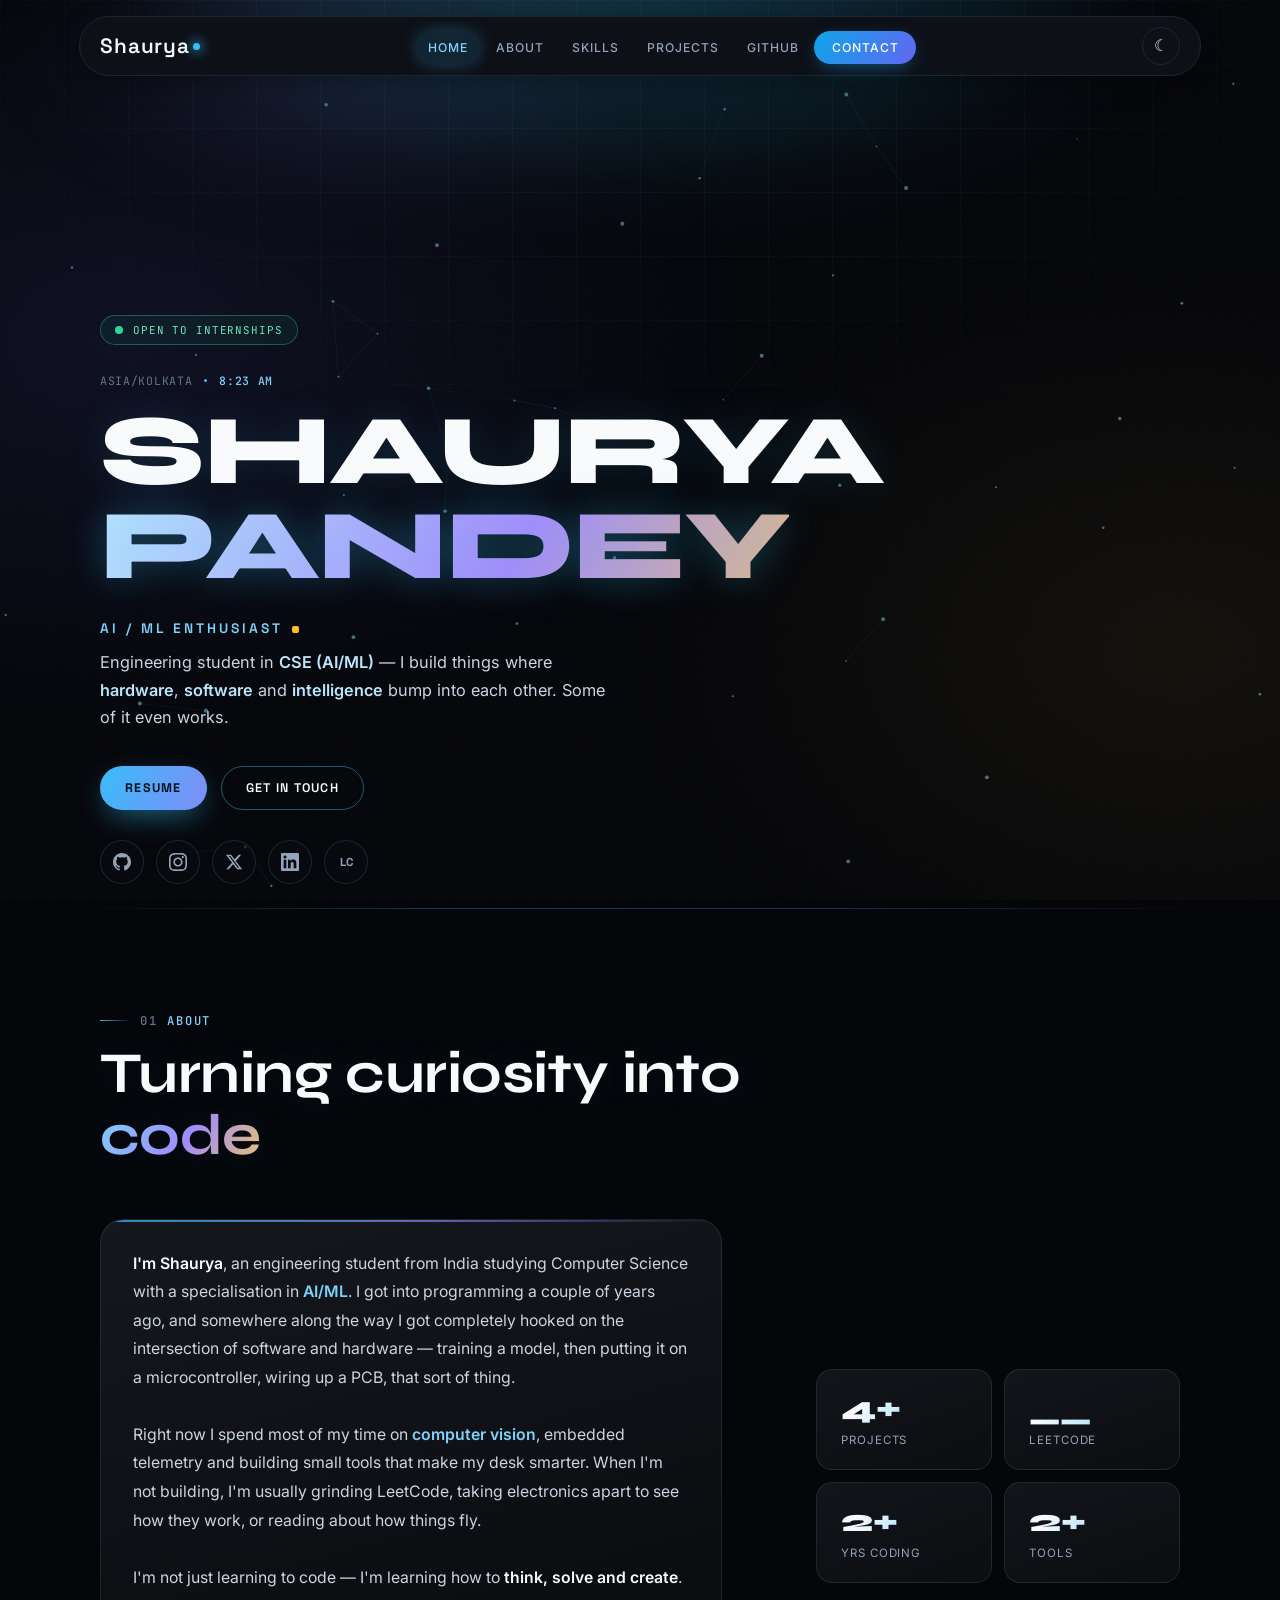
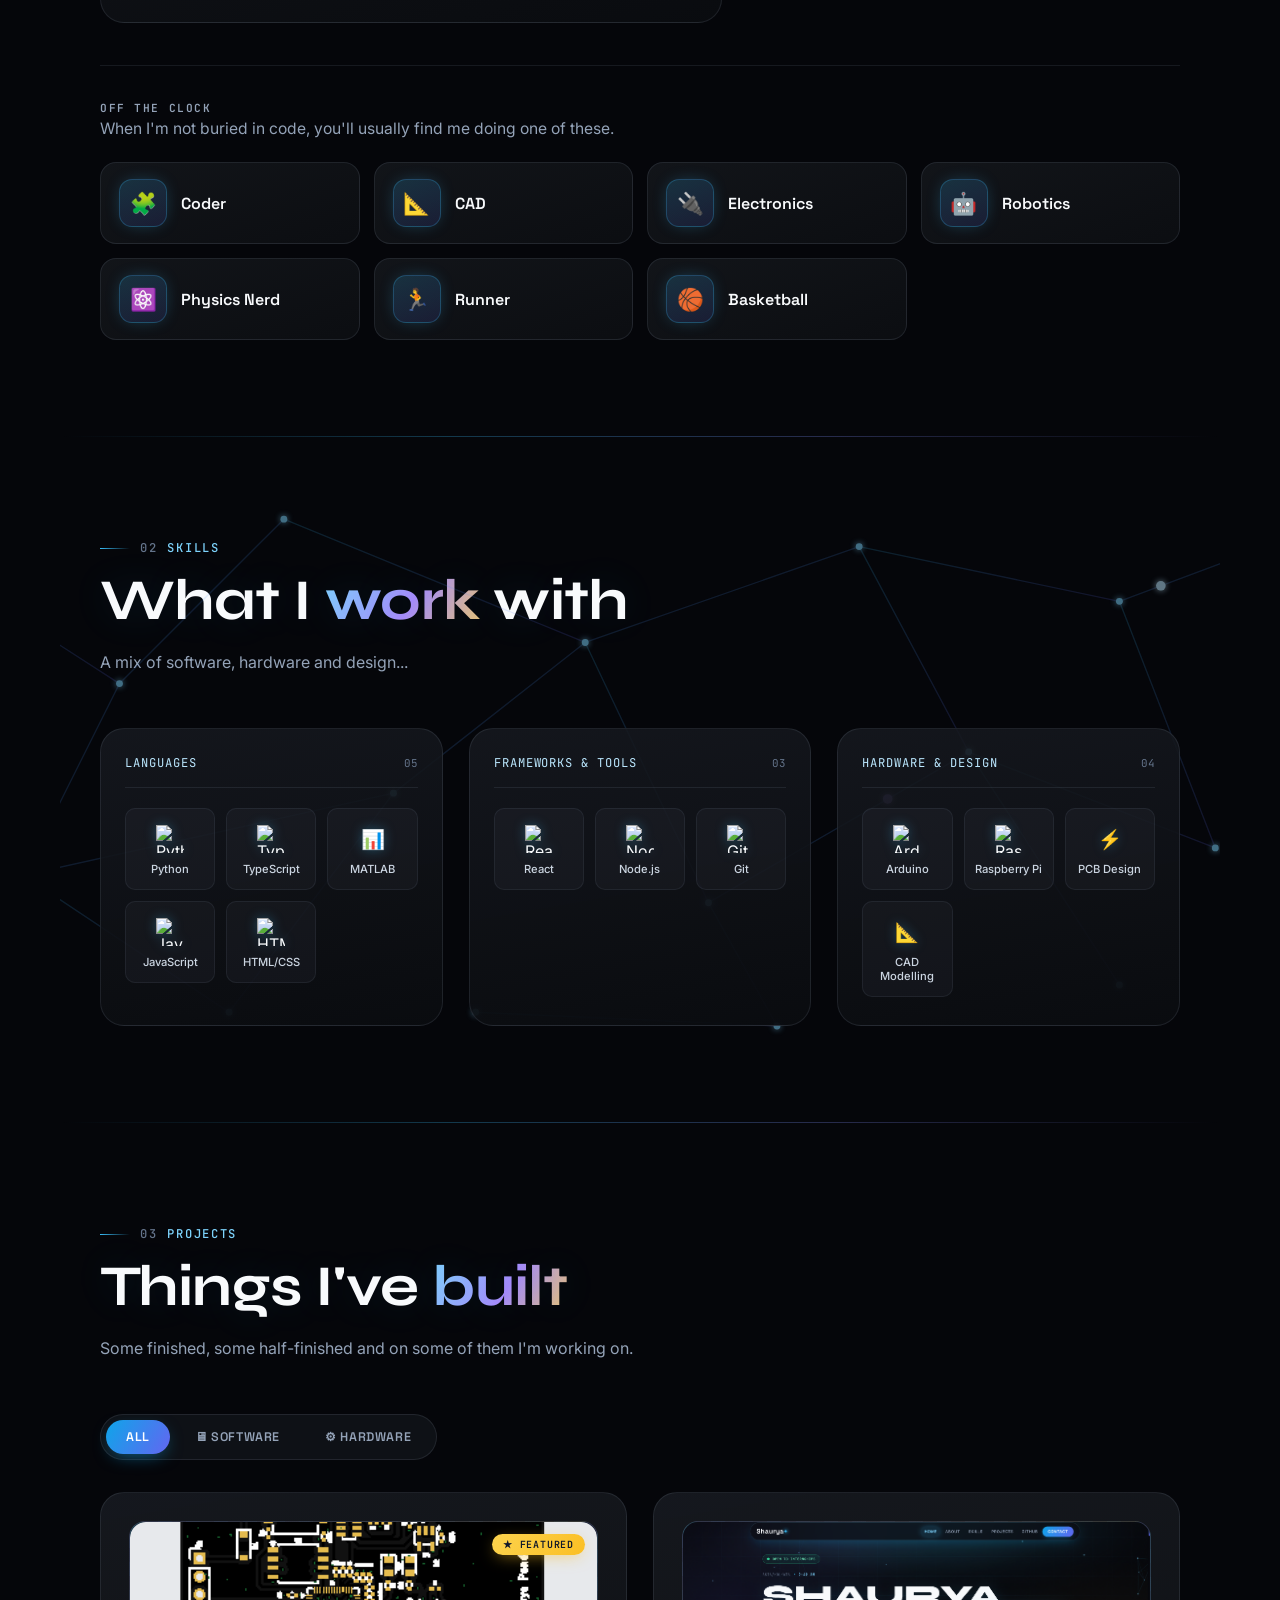
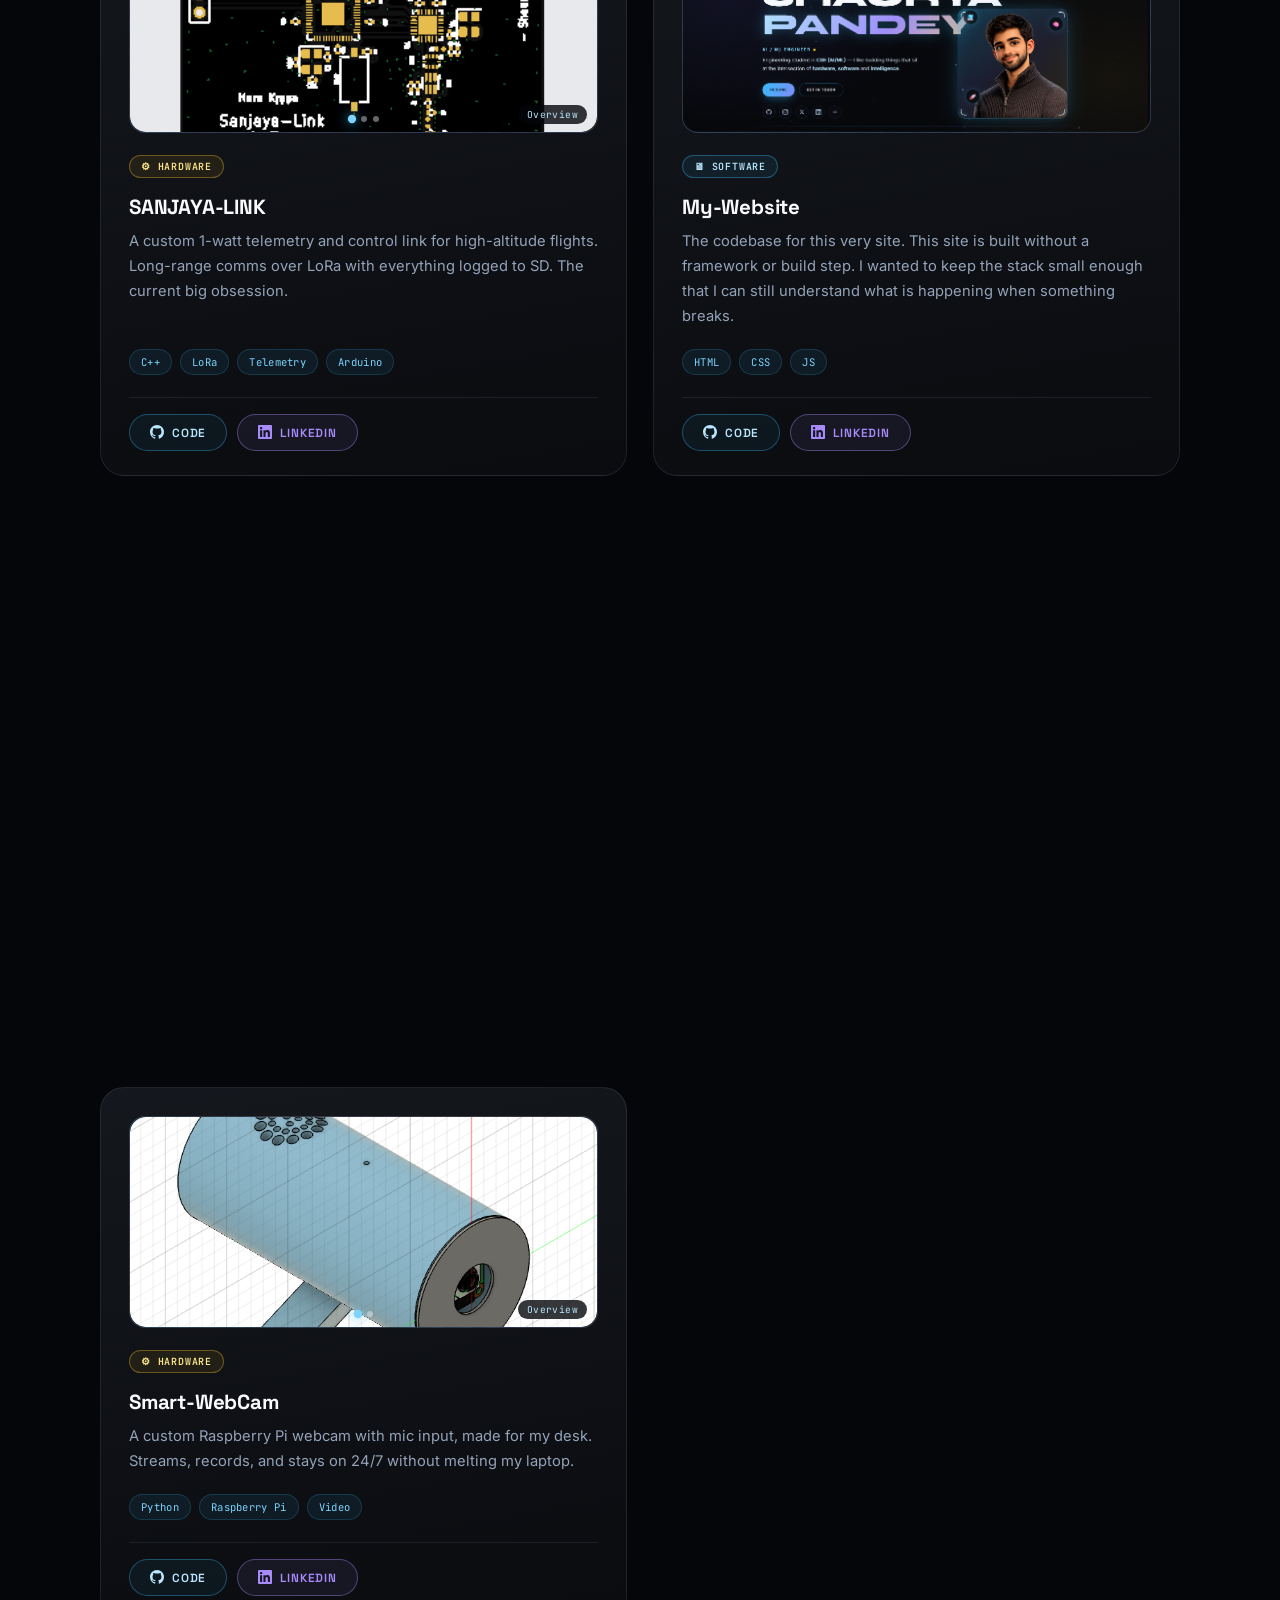
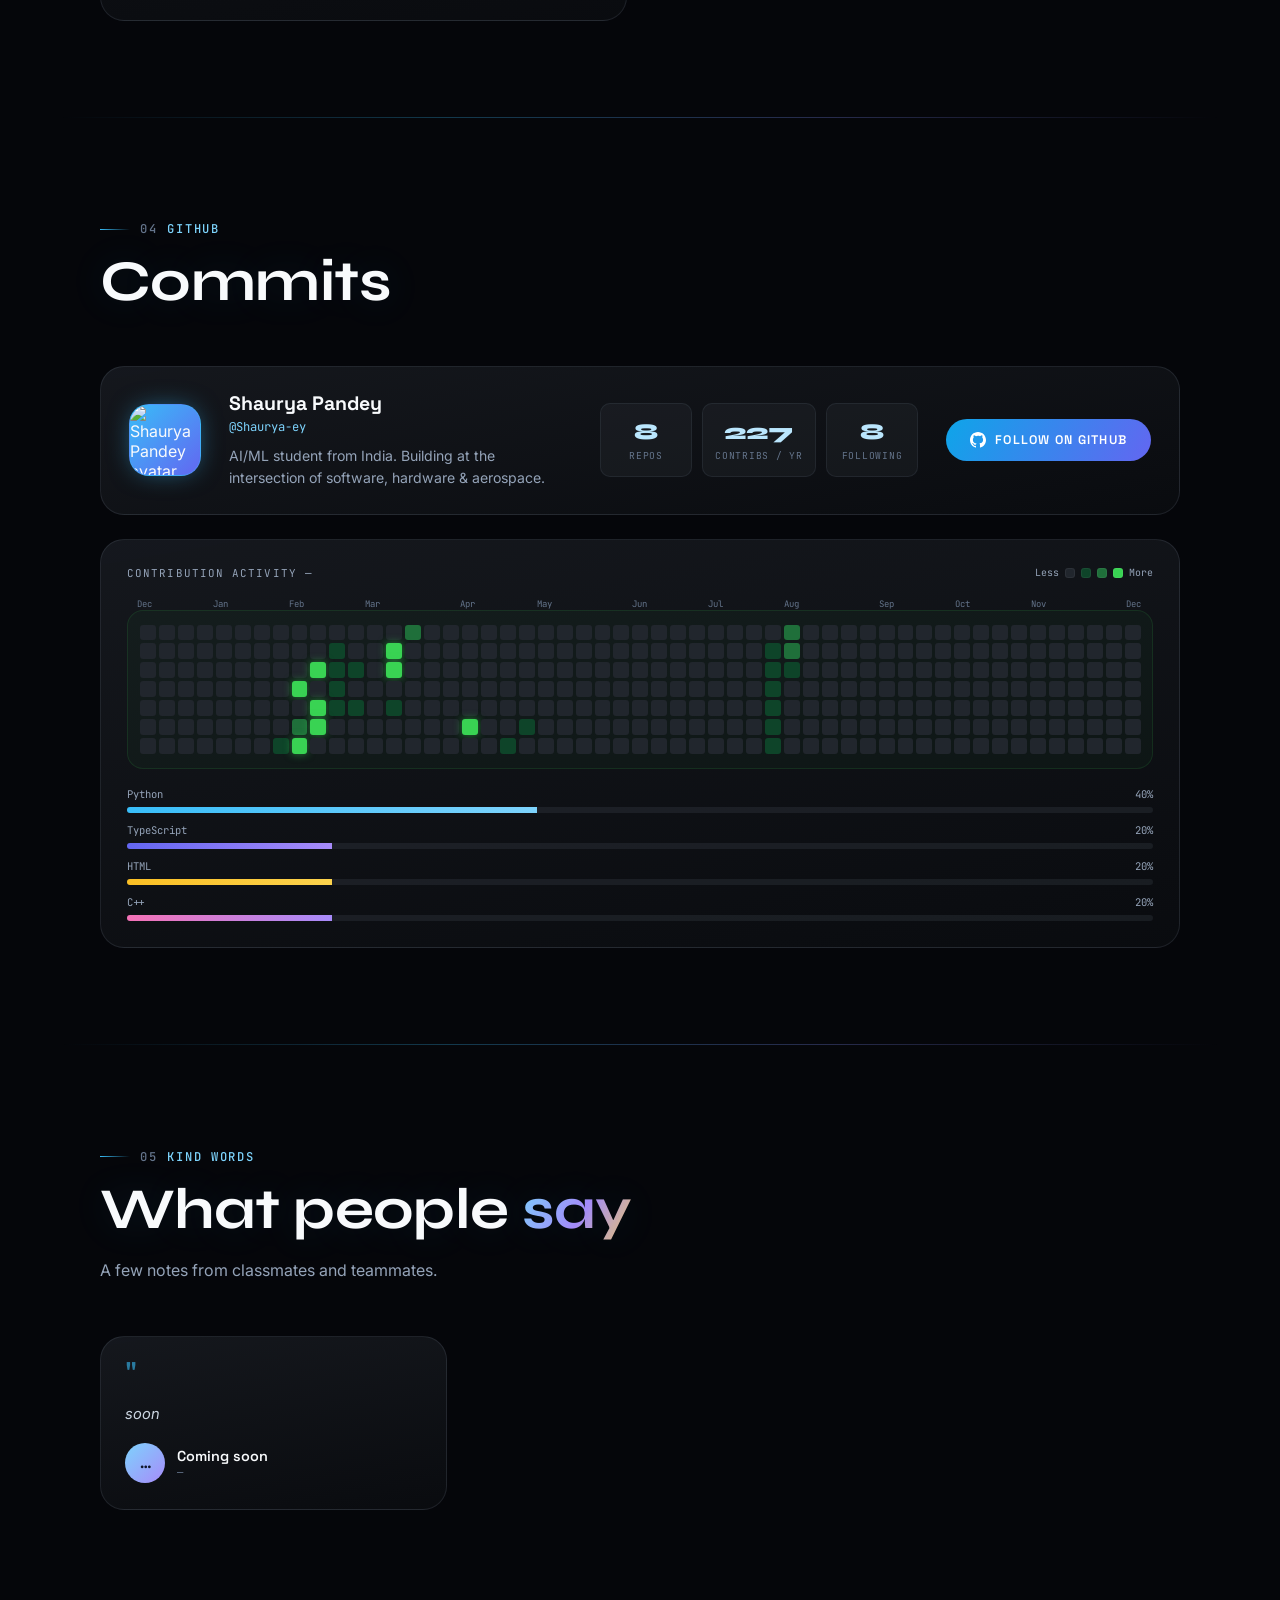
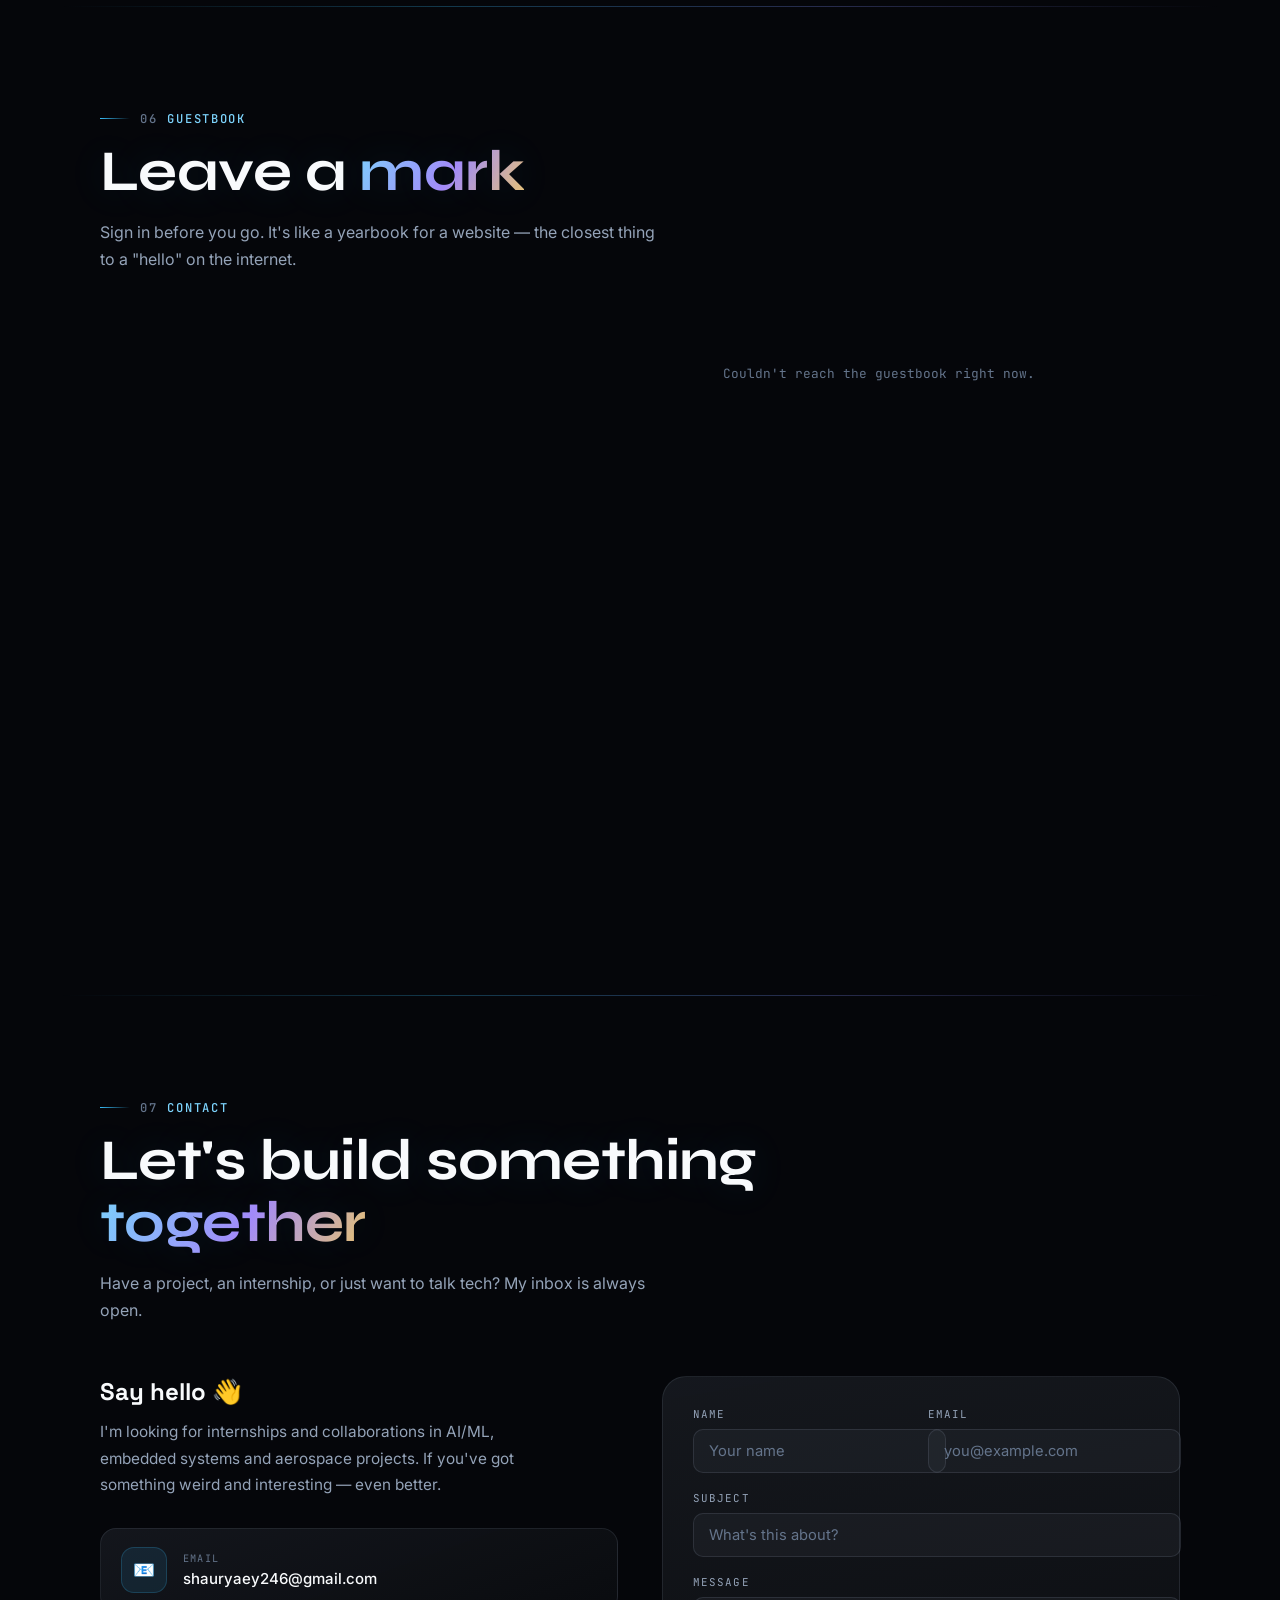
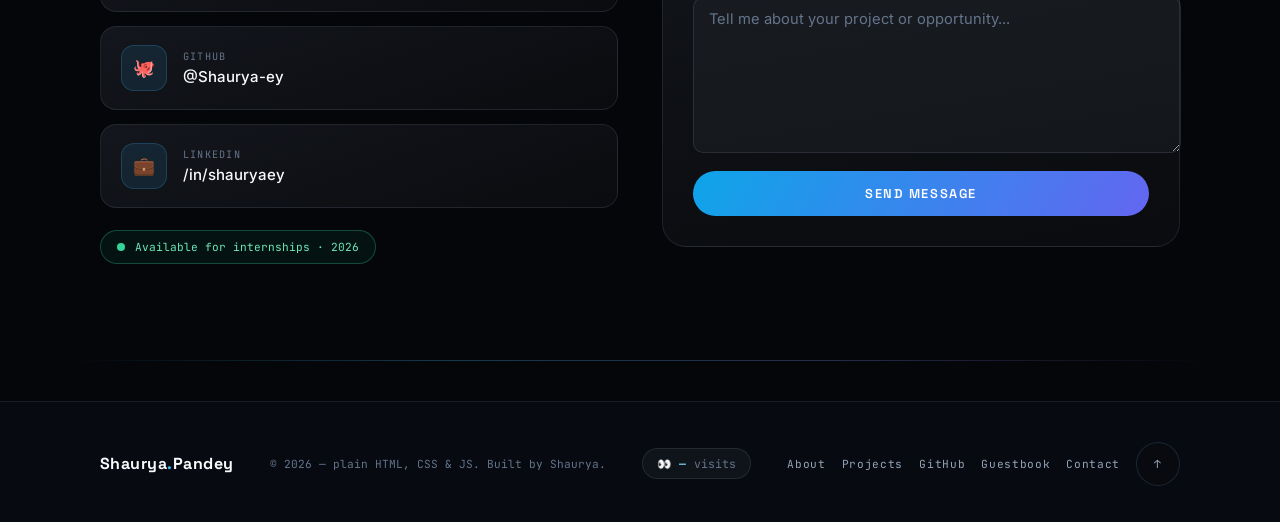
==== commit 3dfc9fb9: "some more changes" ====
--- a/index.html
+++ b/index.html
@@ -10,6 +10,7 @@
 <link href="https://fonts.googleapis.com/css2?family=Space+Grotesk:wght@400;500;600;700&family=Inter:wght@400;500;600&family=Syne:wght@600;700;800&family=JetBrains+Mono:wght@400;500;600&display=swap" rel="stylesheet">
 <link rel="icon" href="data:image/svg+xml,<svg xmlns='http://www.w3.org/2000/svg' viewBox='0 0 64 64'><defs><linearGradient id='g' x1='0' y1='0' x2='1' y2='1'><stop offset='0' stop-color='%2338bdf8'/><stop offset='1' stop-color='%23818cf8'/></linearGradient></defs><rect width='64' height='64' rx='14' fill='url(%23g)'/><ellipse cx='32' cy='32' rx='25' ry='10' fill='none' stroke='%23ffffff' stroke-width='3' opacity='.55' transform='rotate(-24 32 32)'/><circle cx='32' cy='32' r='11' fill='%23ffffff'/><text x='32' y='42' font-family='Arial,Helvetica,sans-serif' font-size='36' font-weight='900' text-anchor='middle' fill='%236366f1'>S</text><circle cx='50' cy='17' r='4.5' fill='%23fcd34d'/></svg>">
 <meta name="theme-color" content="#38bdf8">
+
 <script>document.documentElement.classList.add('js');</script>
     <link rel="stylesheet" href="style.css">
 </head>
--- a/style.css
+++ b/style.css
@@ -1,5 +1,3 @@
-*, *::before, *::after{ box-sizing:border-box; }
-
     html{
         scroll-behavior: smooth;
         overflow-x: clip;
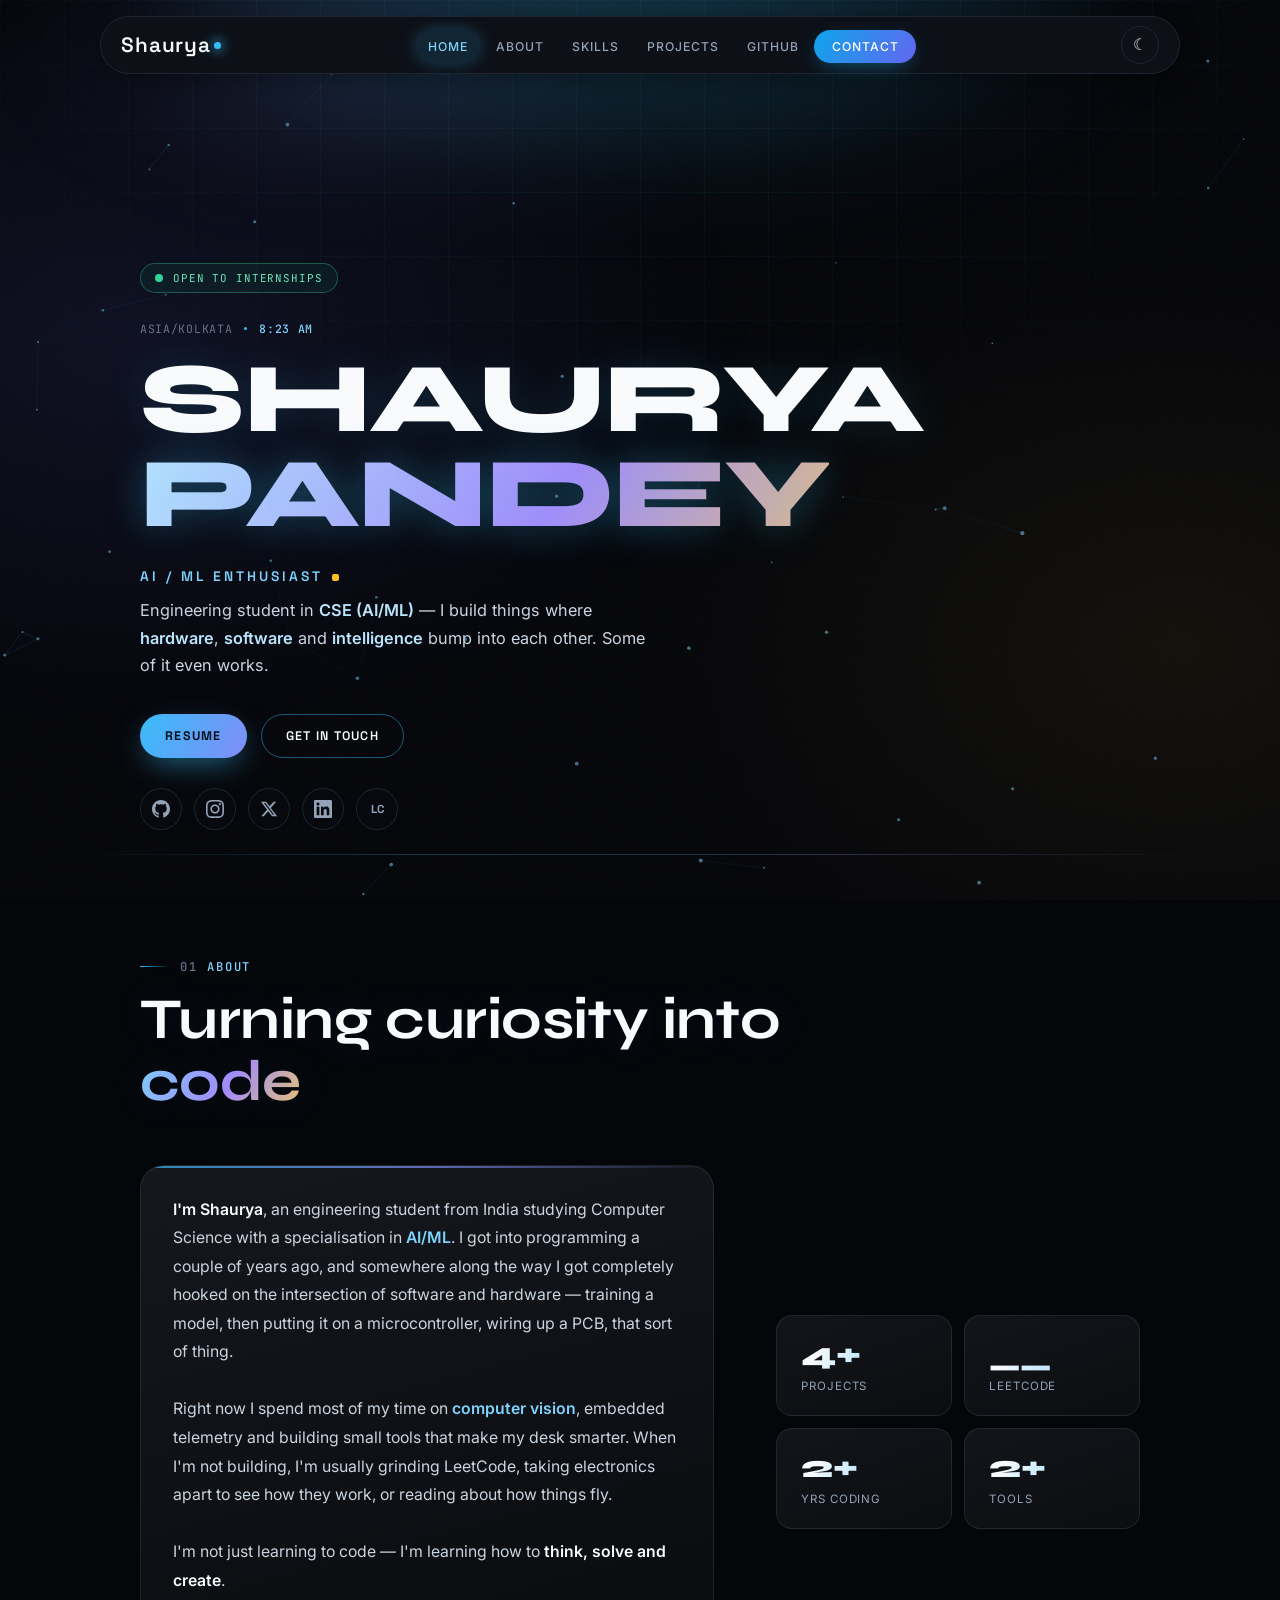
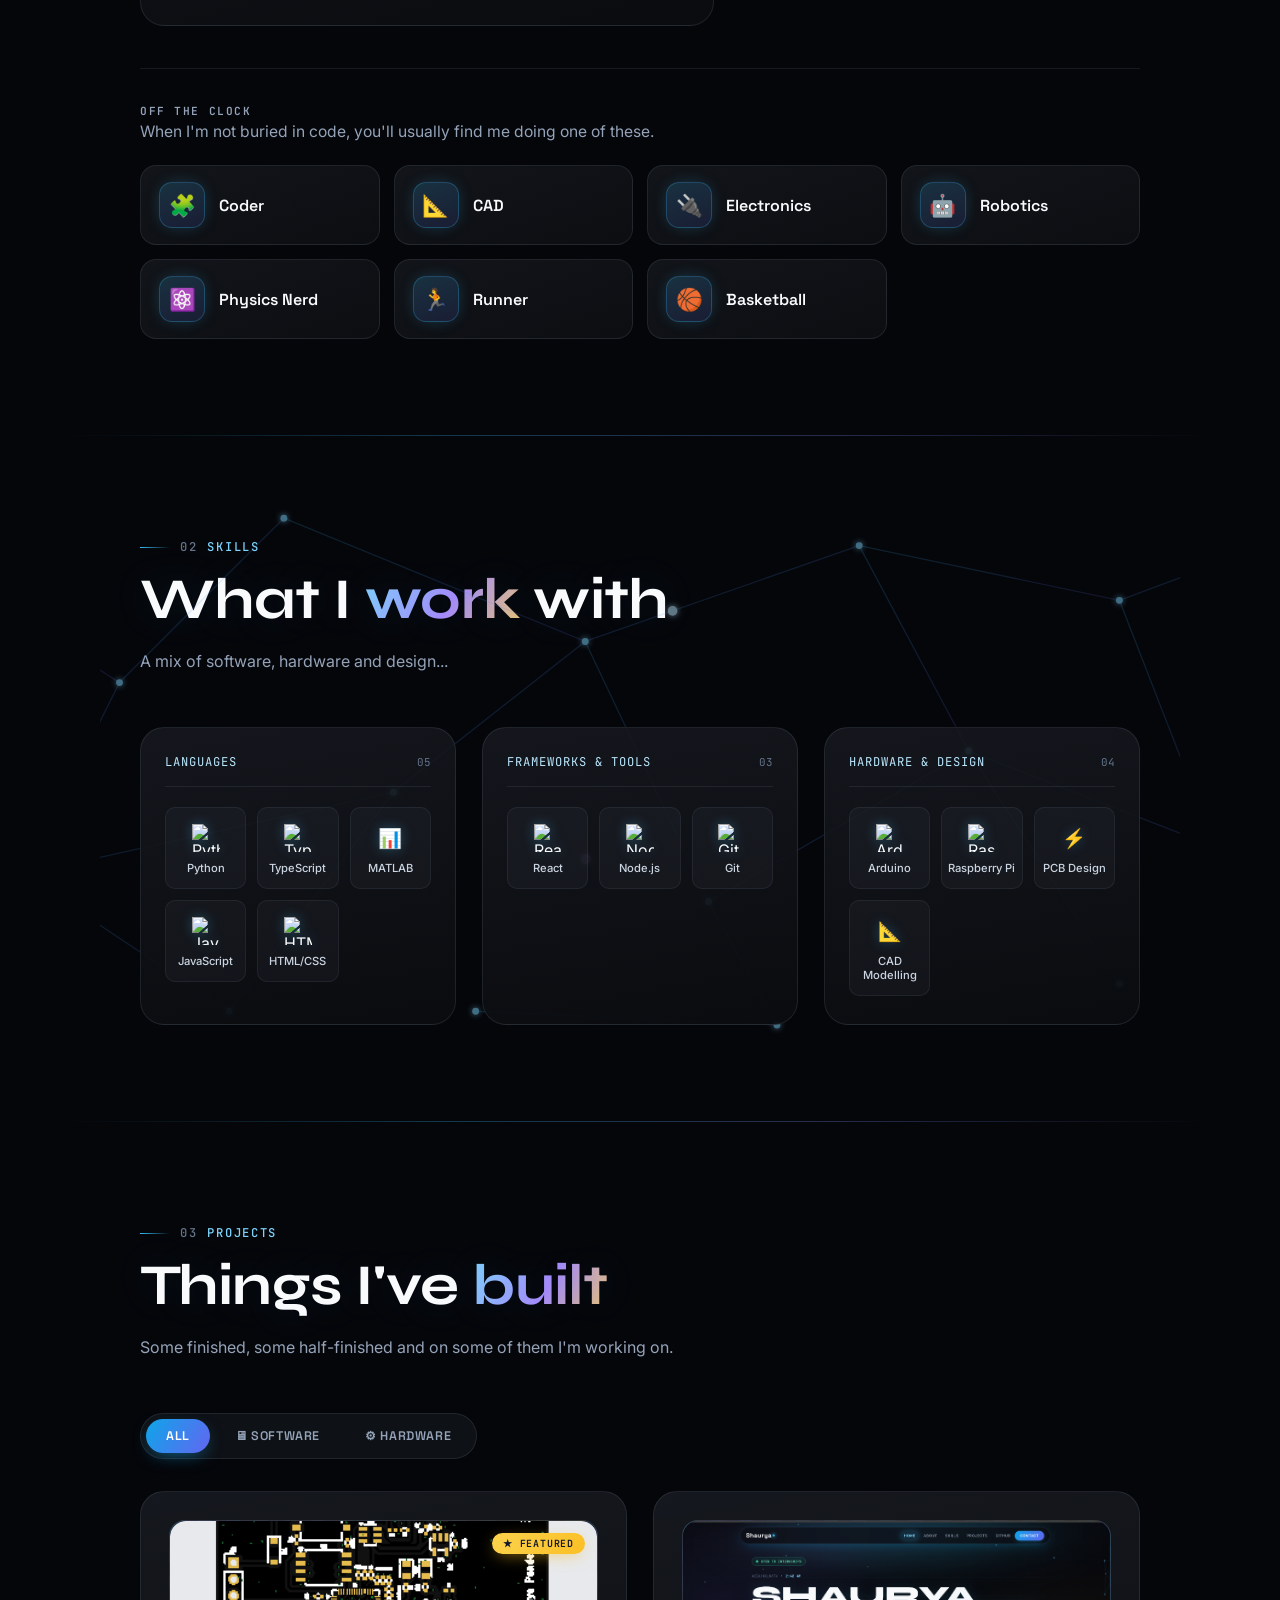
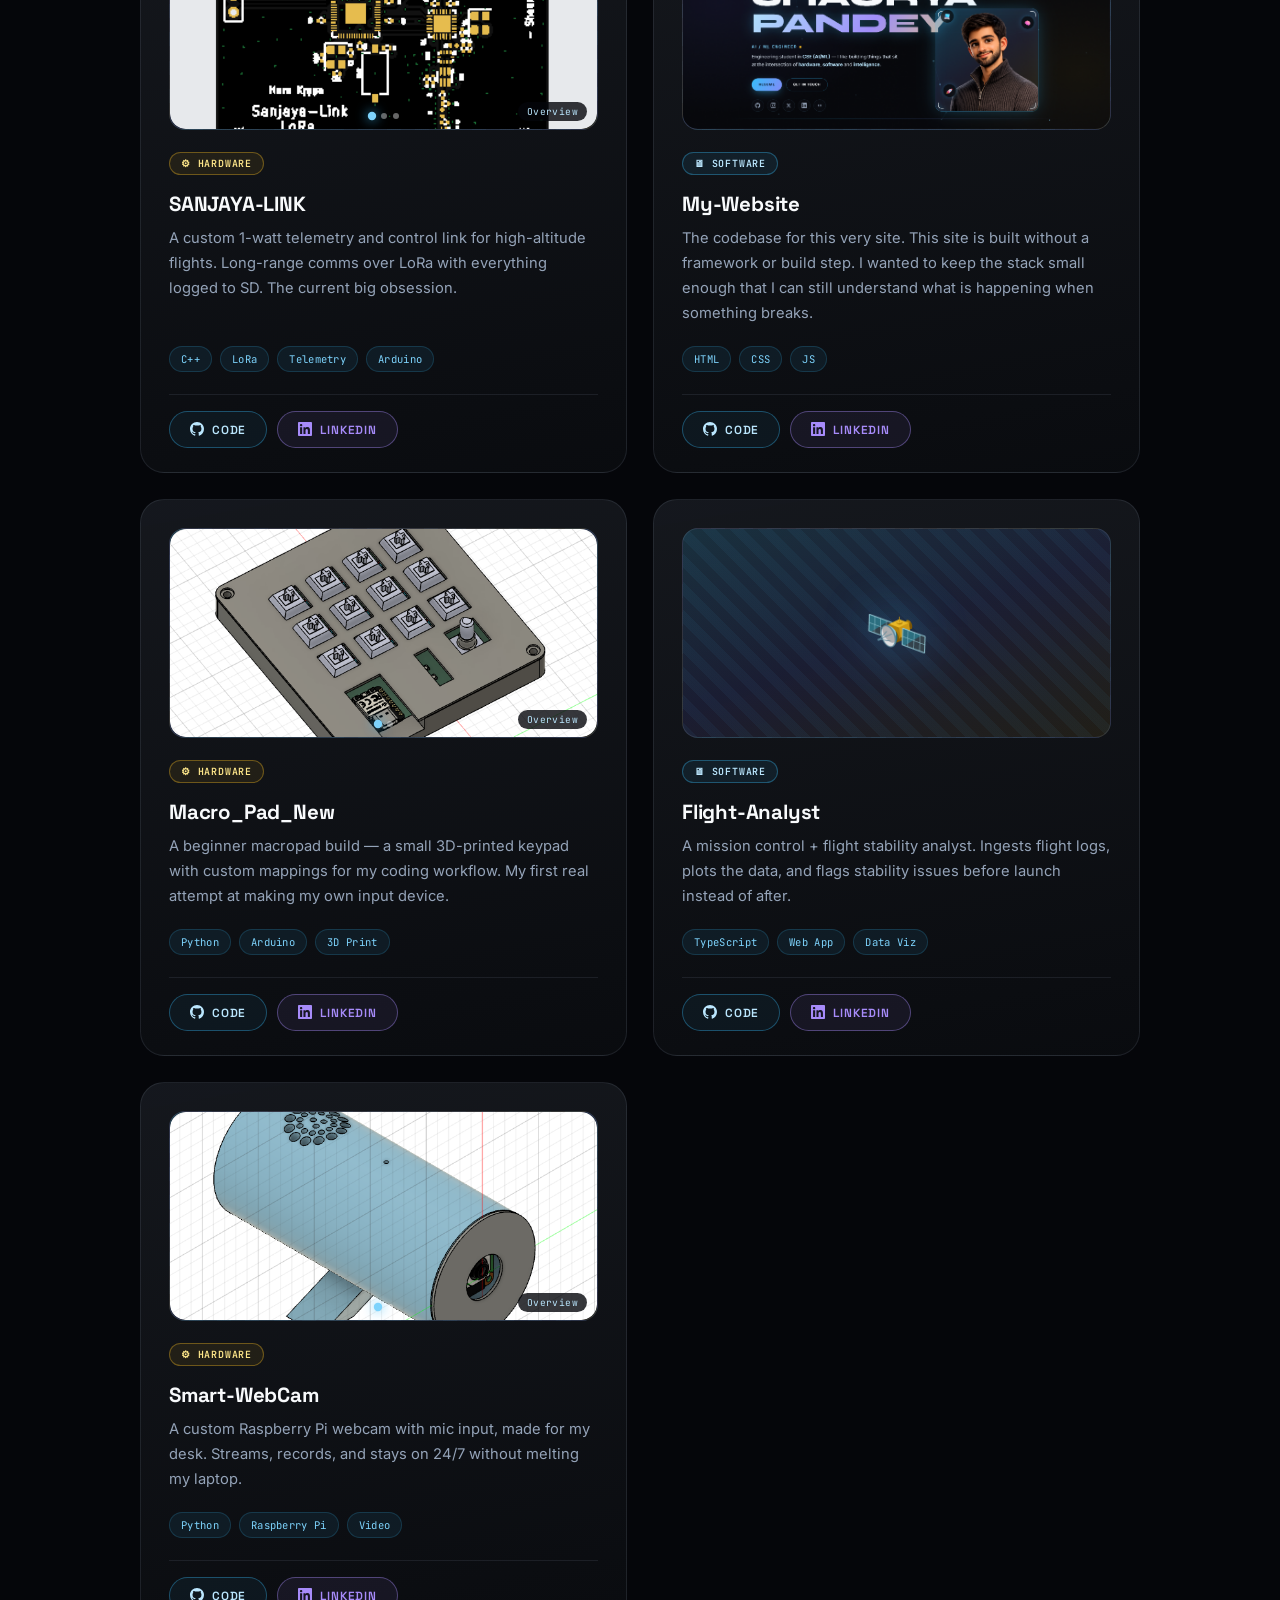
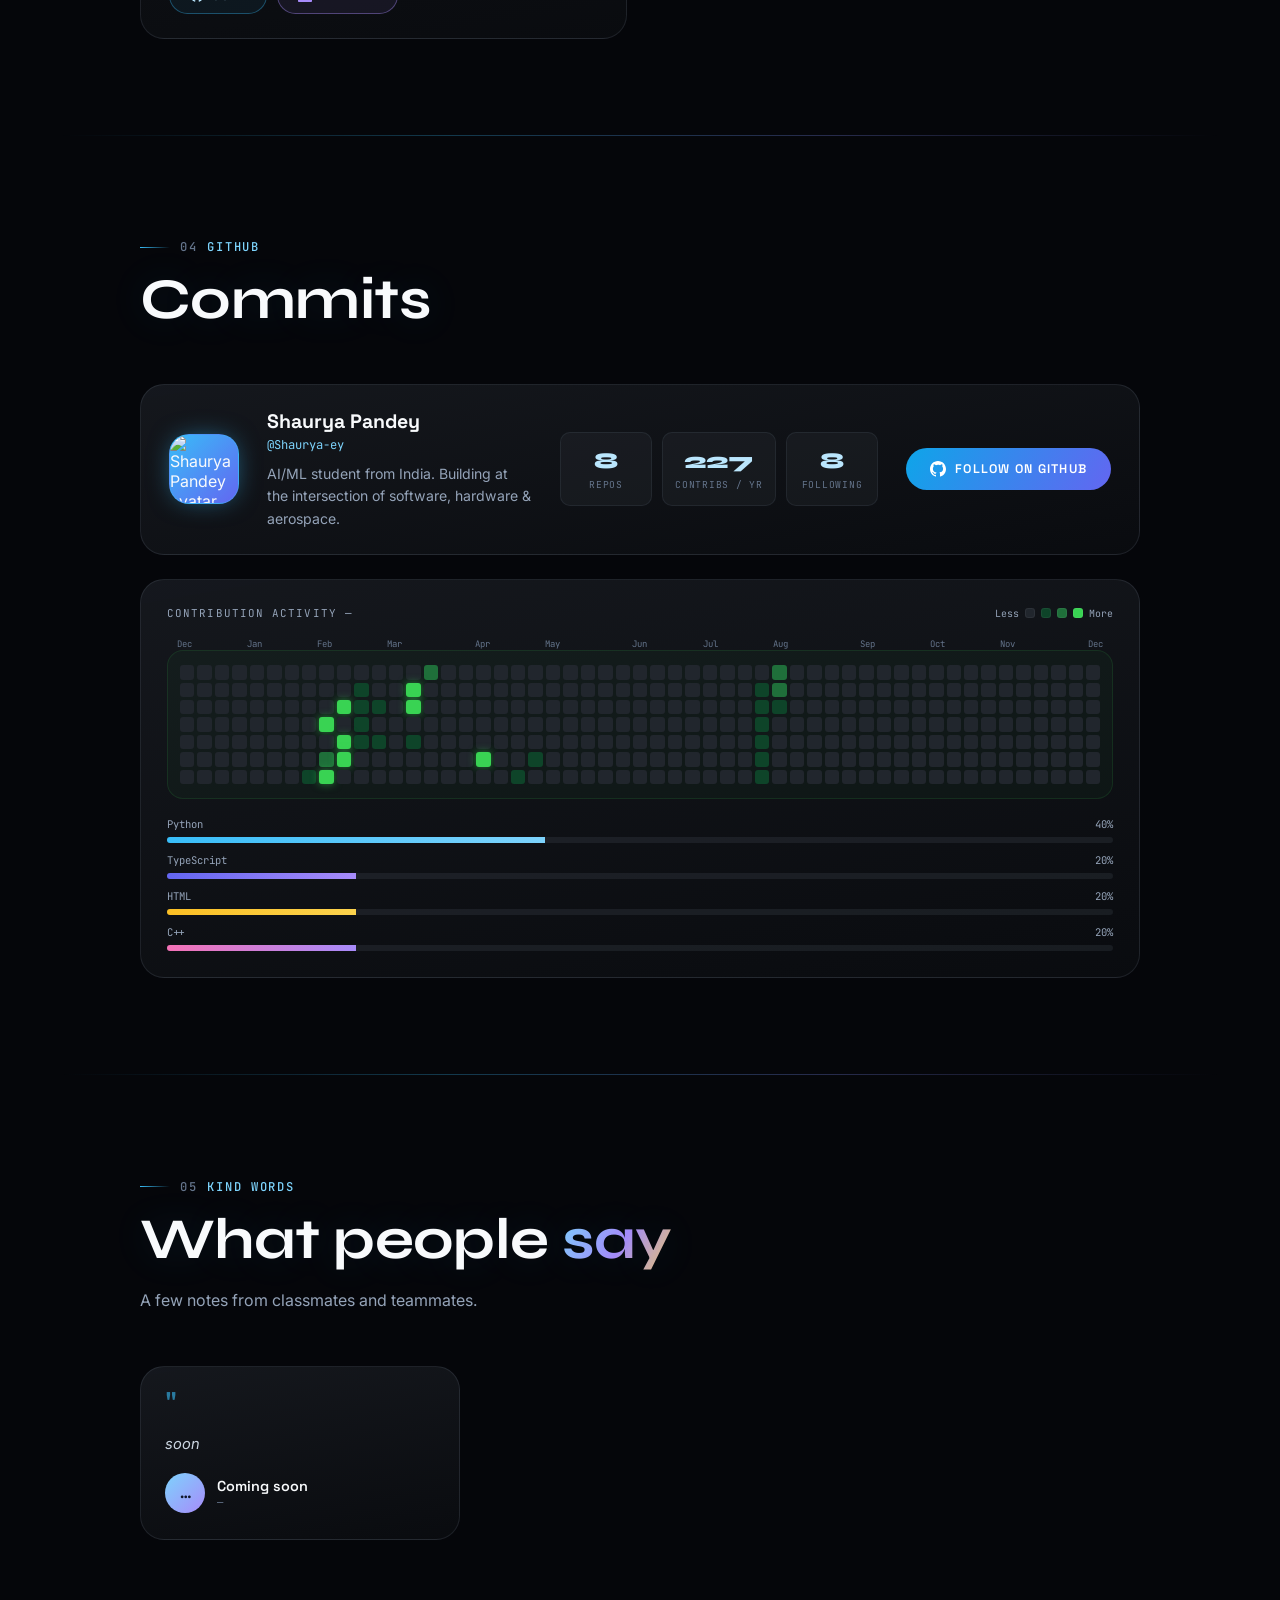
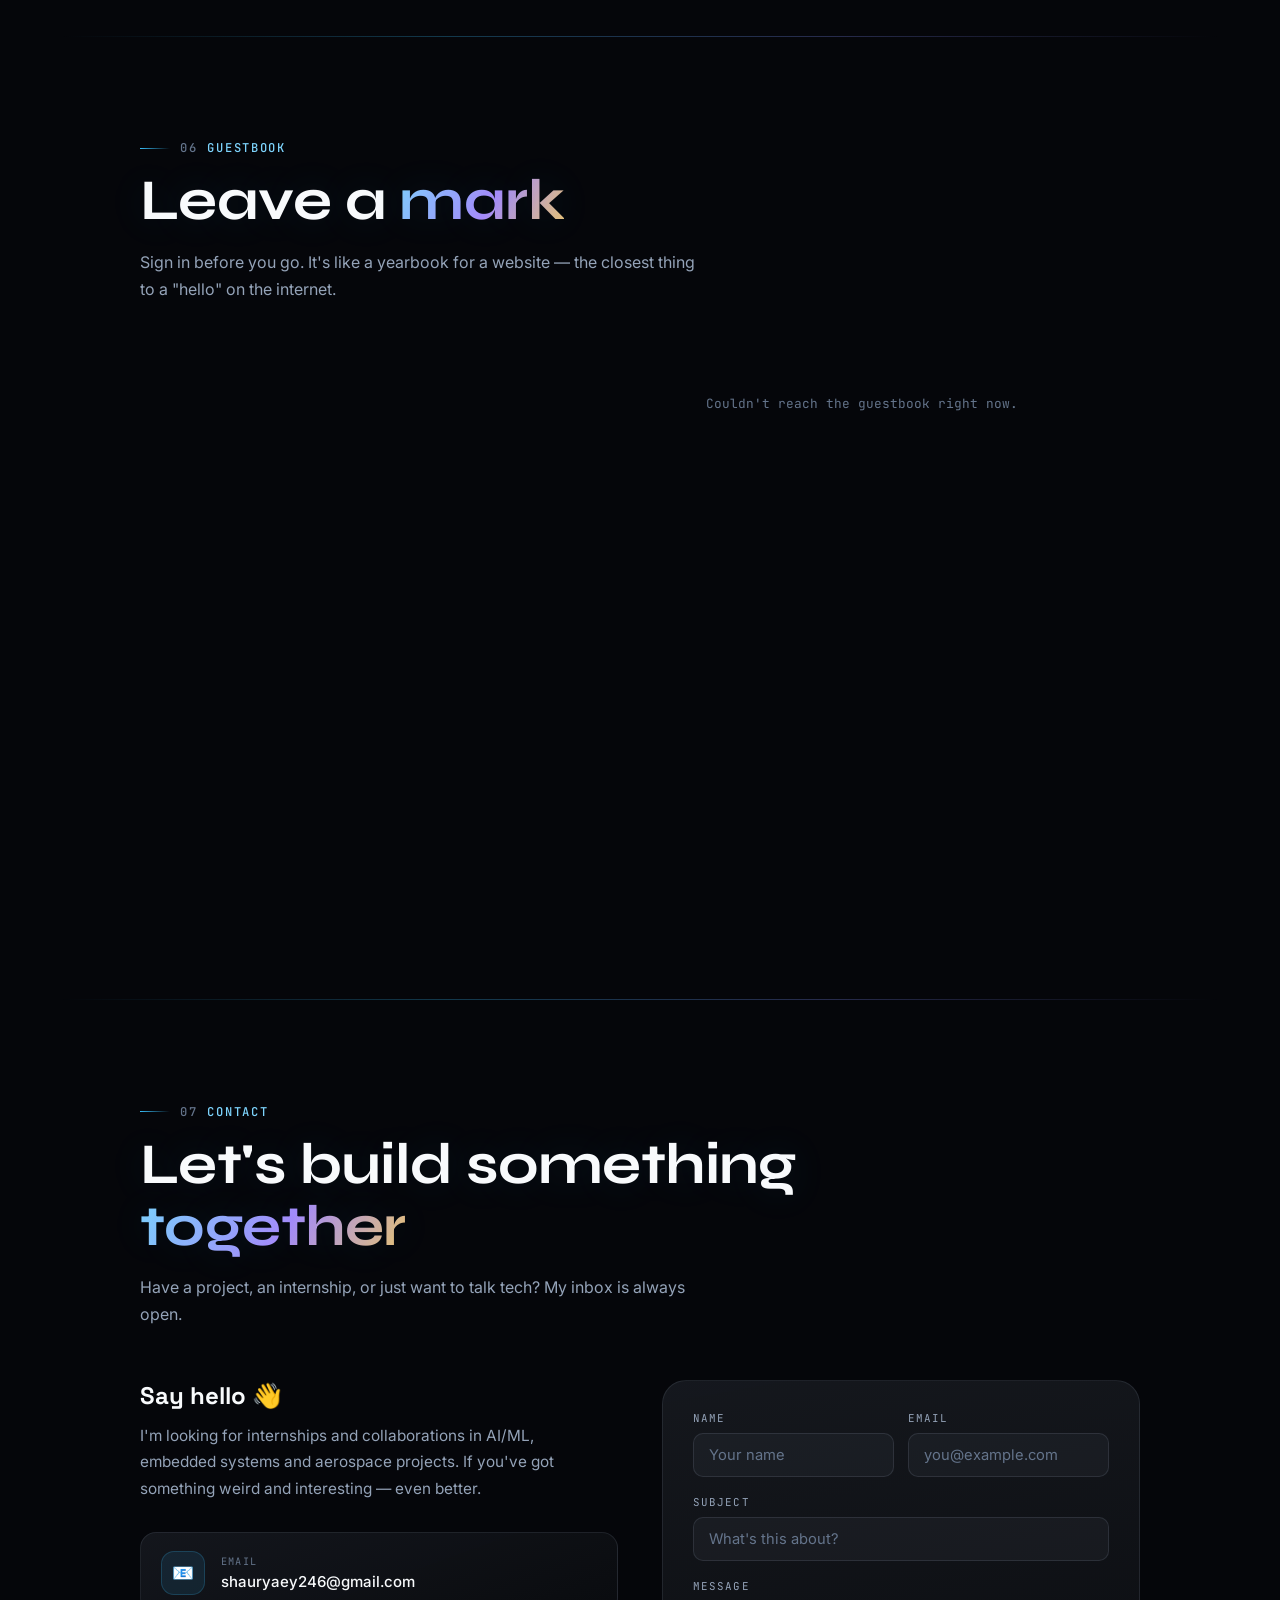
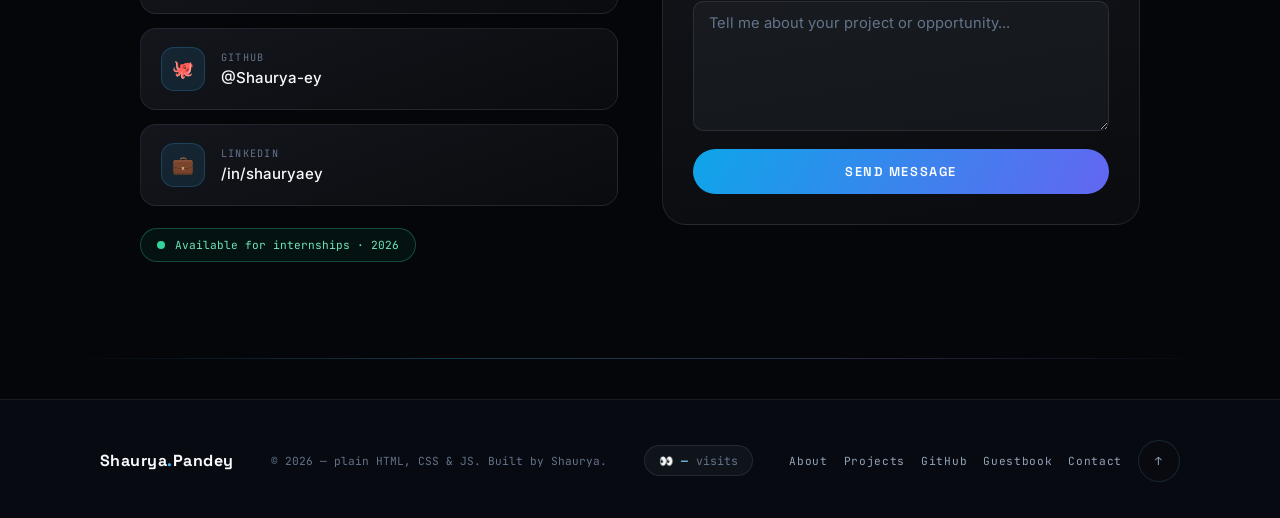
==== commit d9b61fa6: "updated resume" ====
--- a/index.html
+++ b/index.html
@@ -73,7 +73,7 @@
             </p>
 
             <div class="hero-actions">
-                <a href="resume.pdf" download class="btn btn-resume">Resume</a>
+                <a href="resume_shaurya.pdf" download class="btn btn-resume">Resume</a>
                 <a href="#contact" class="btn btn-contact">Get in Touch</a>
             </div>
 
--- a/style.css
+++ b/style.css
@@ -1,3 +1,5 @@
+*, *::before, *::after{ box-sizing:border-box; }
+
     html{
         scroll-behavior: smooth;
         overflow-x: clip;
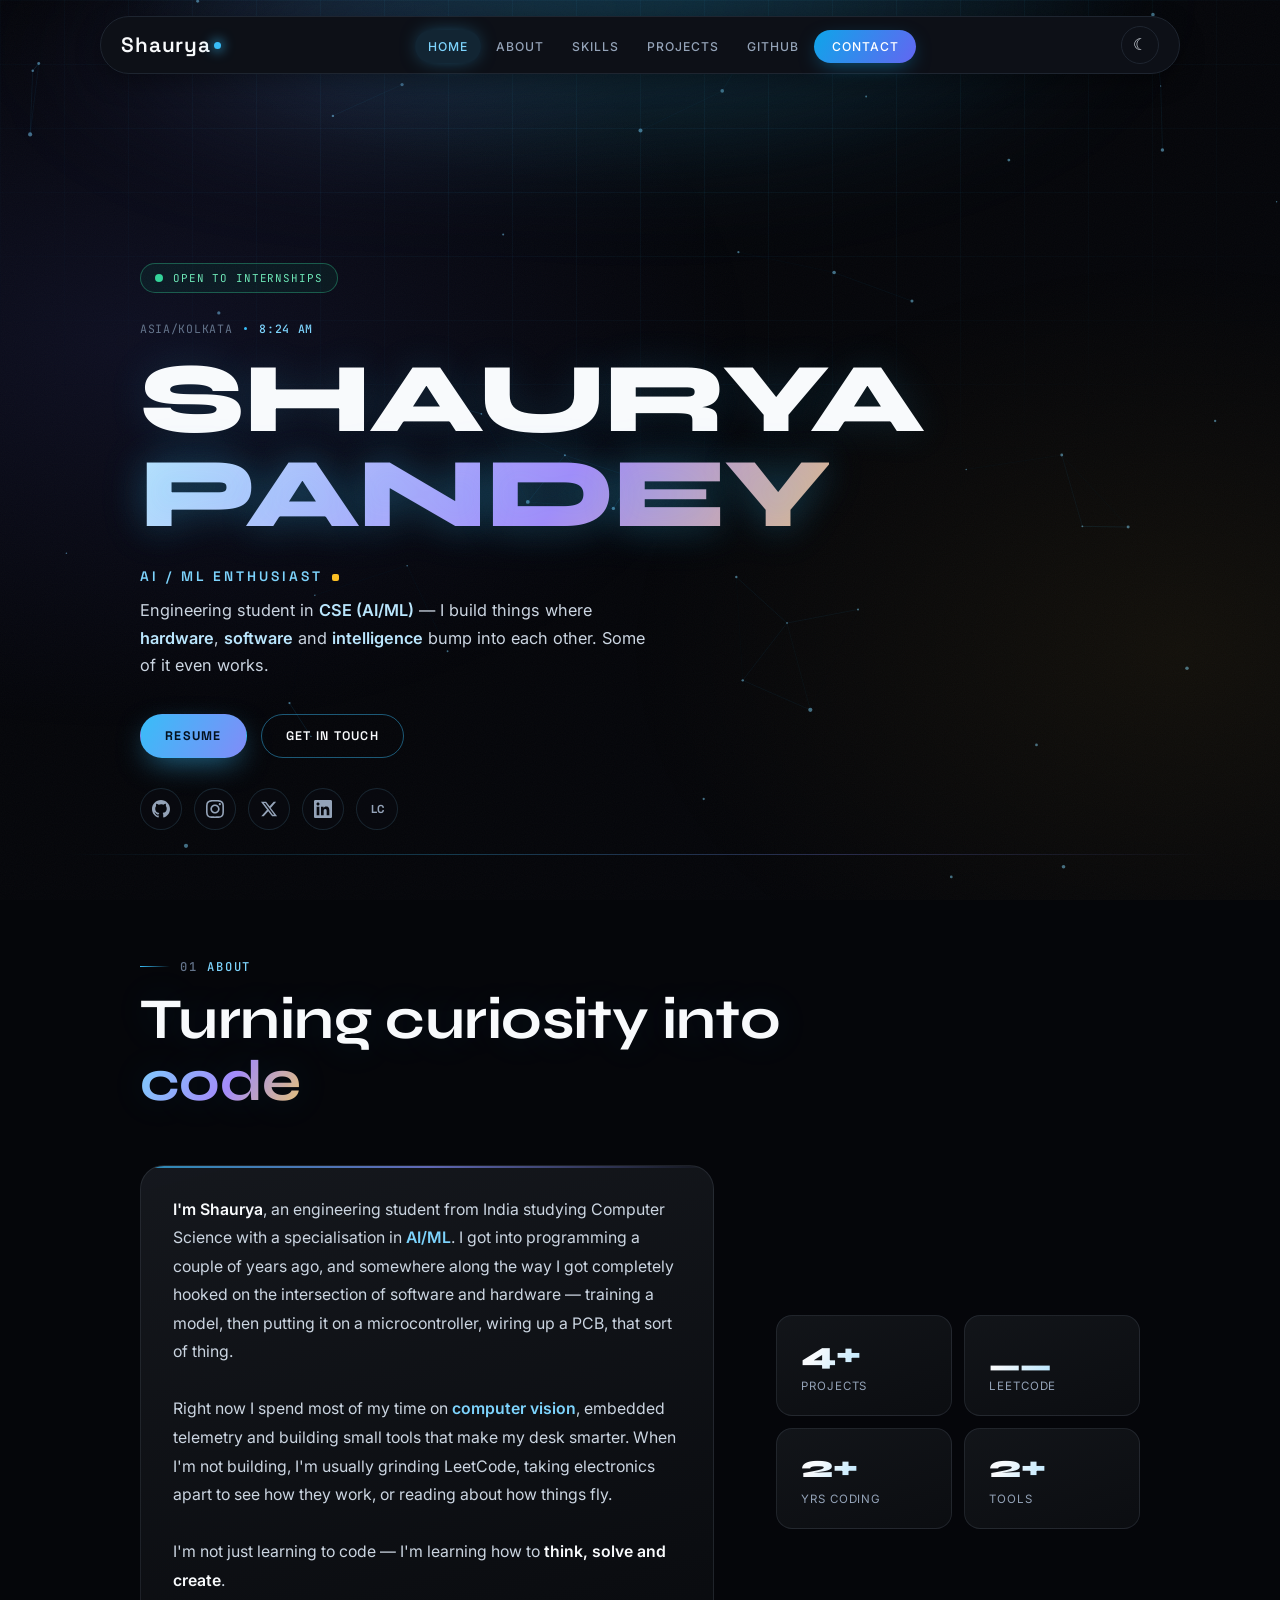
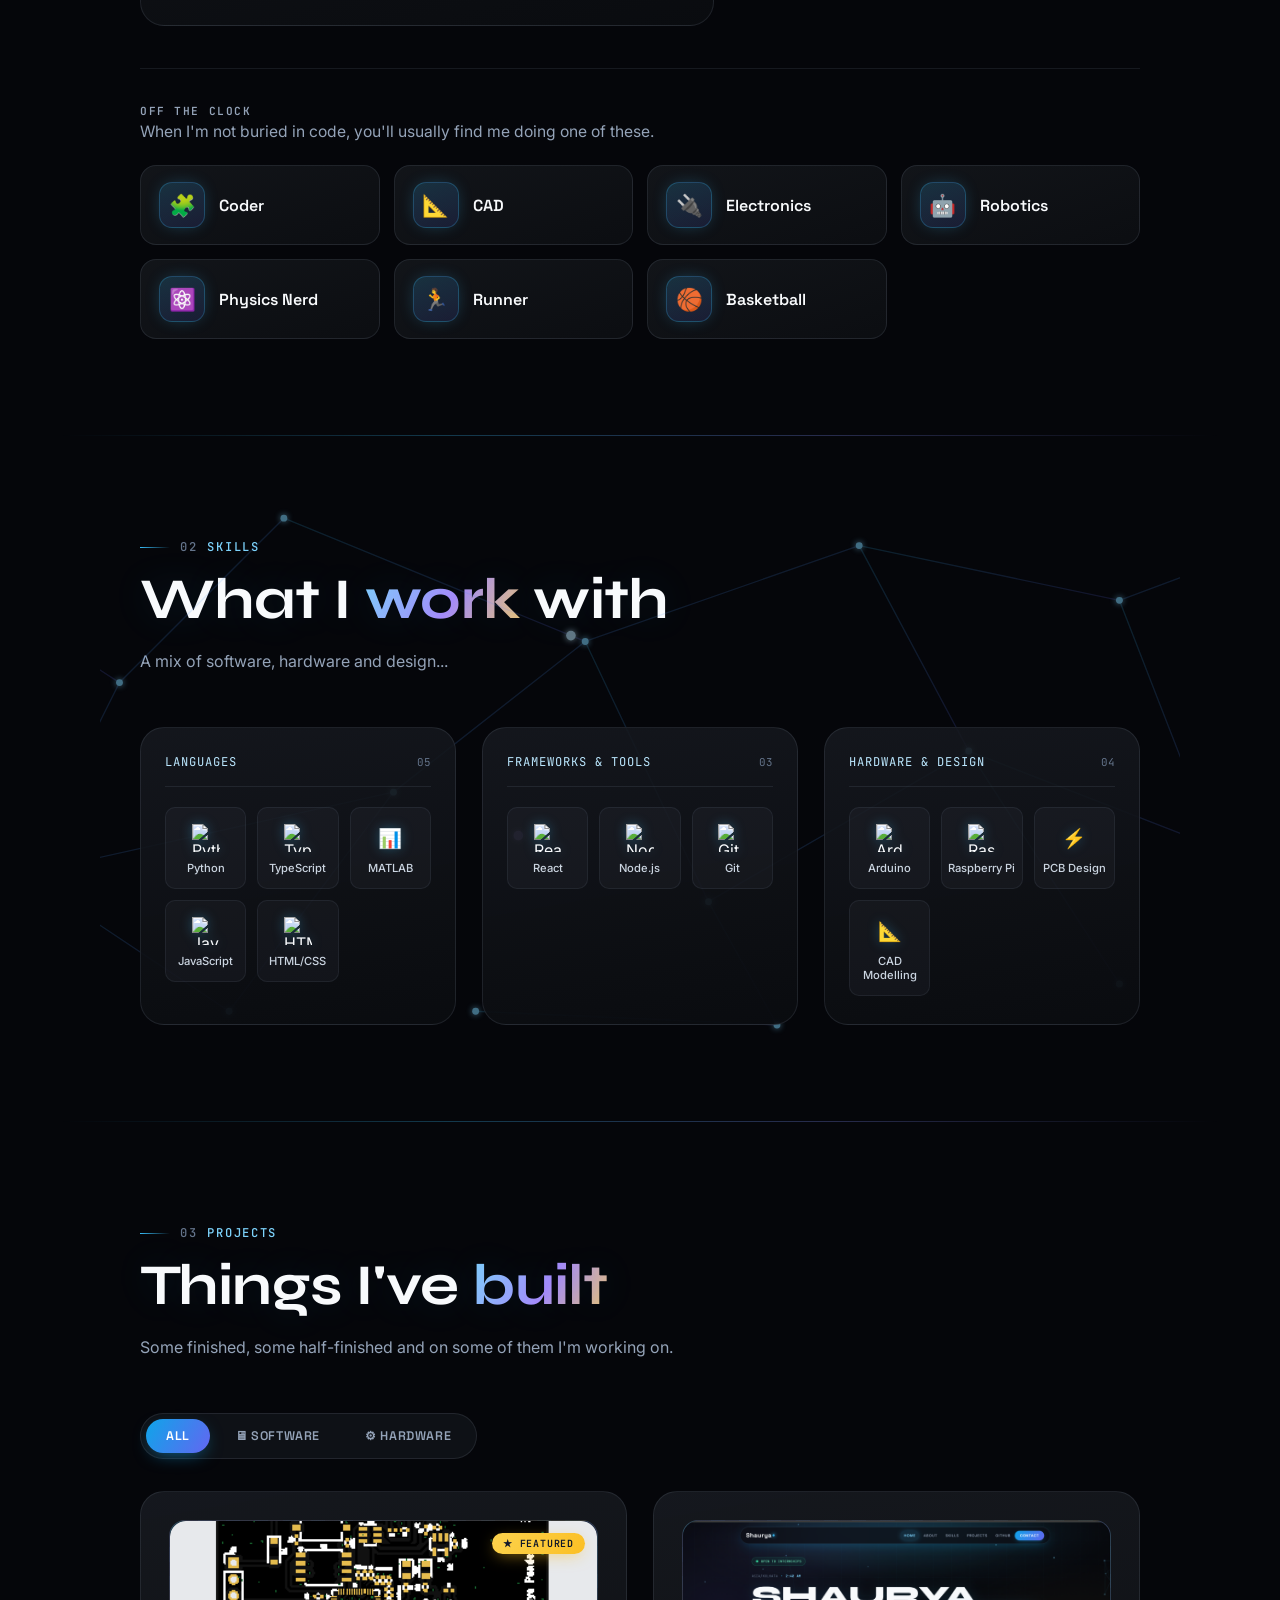
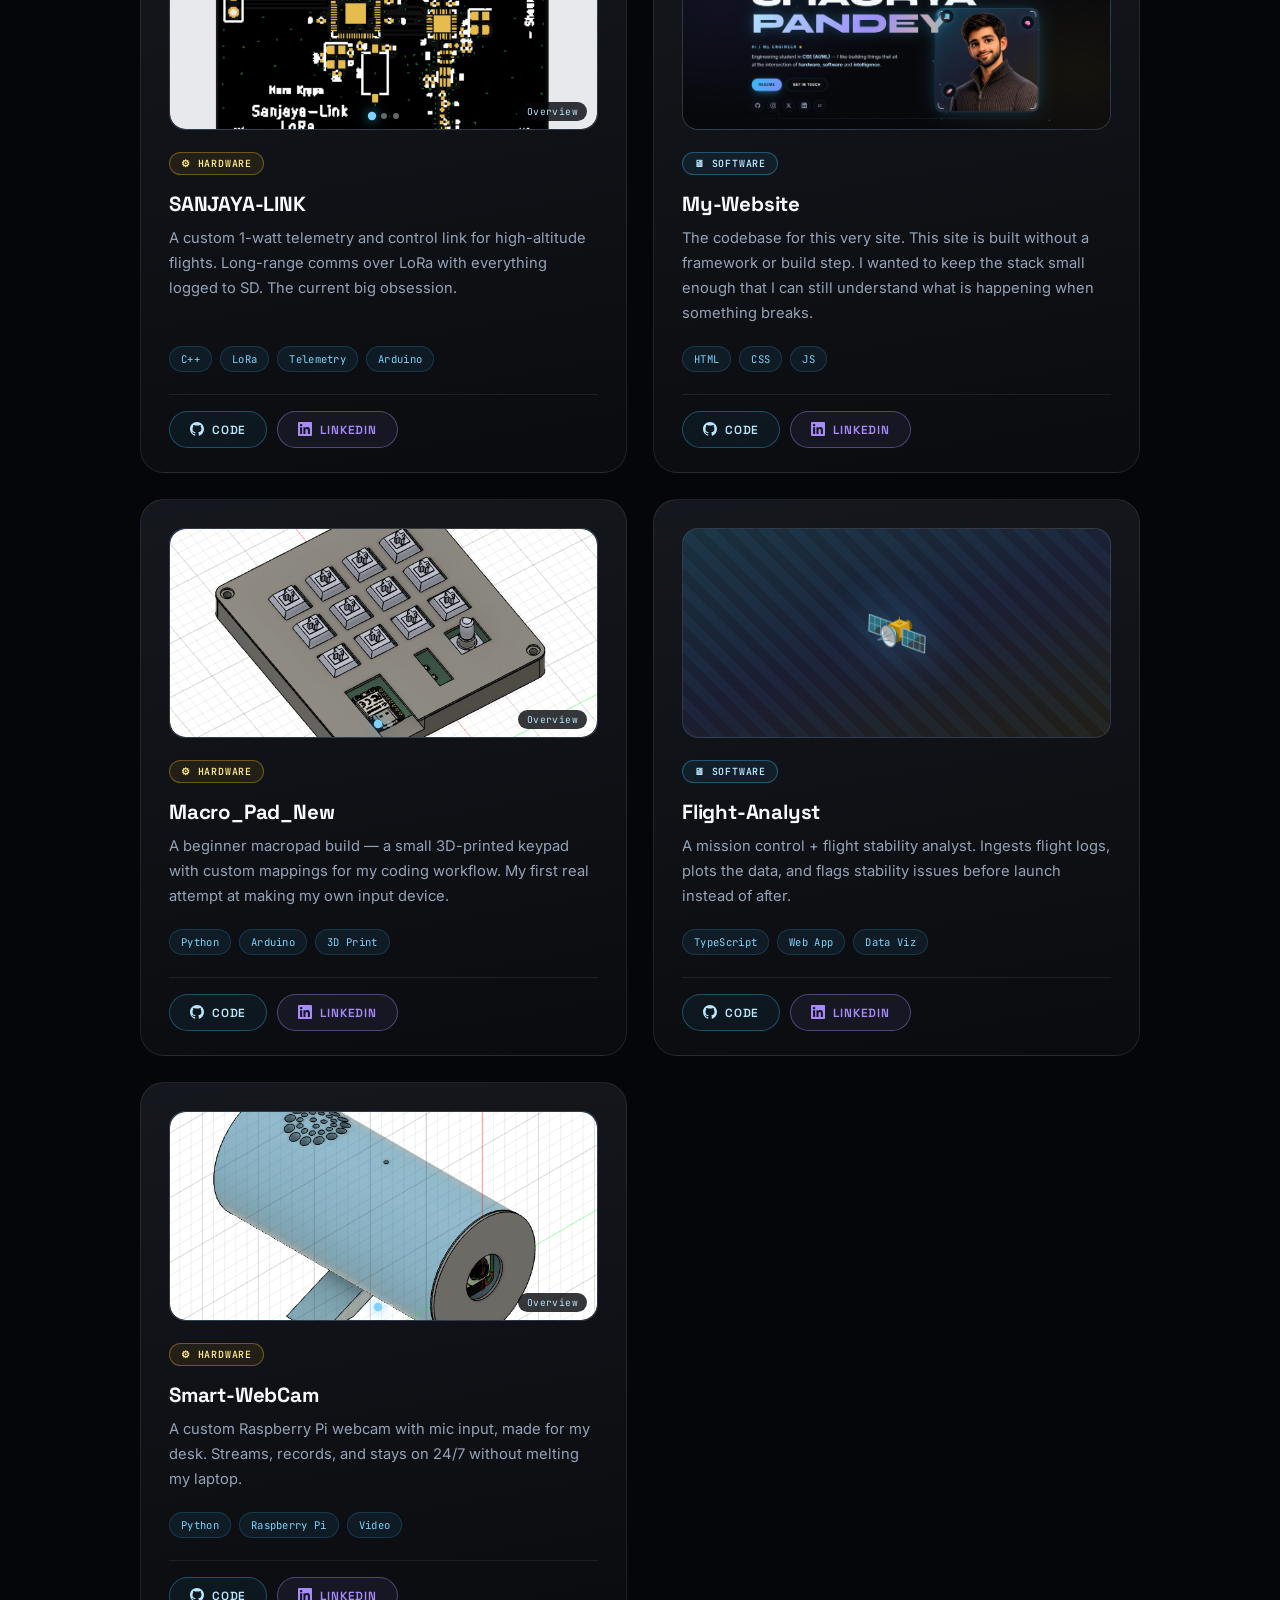
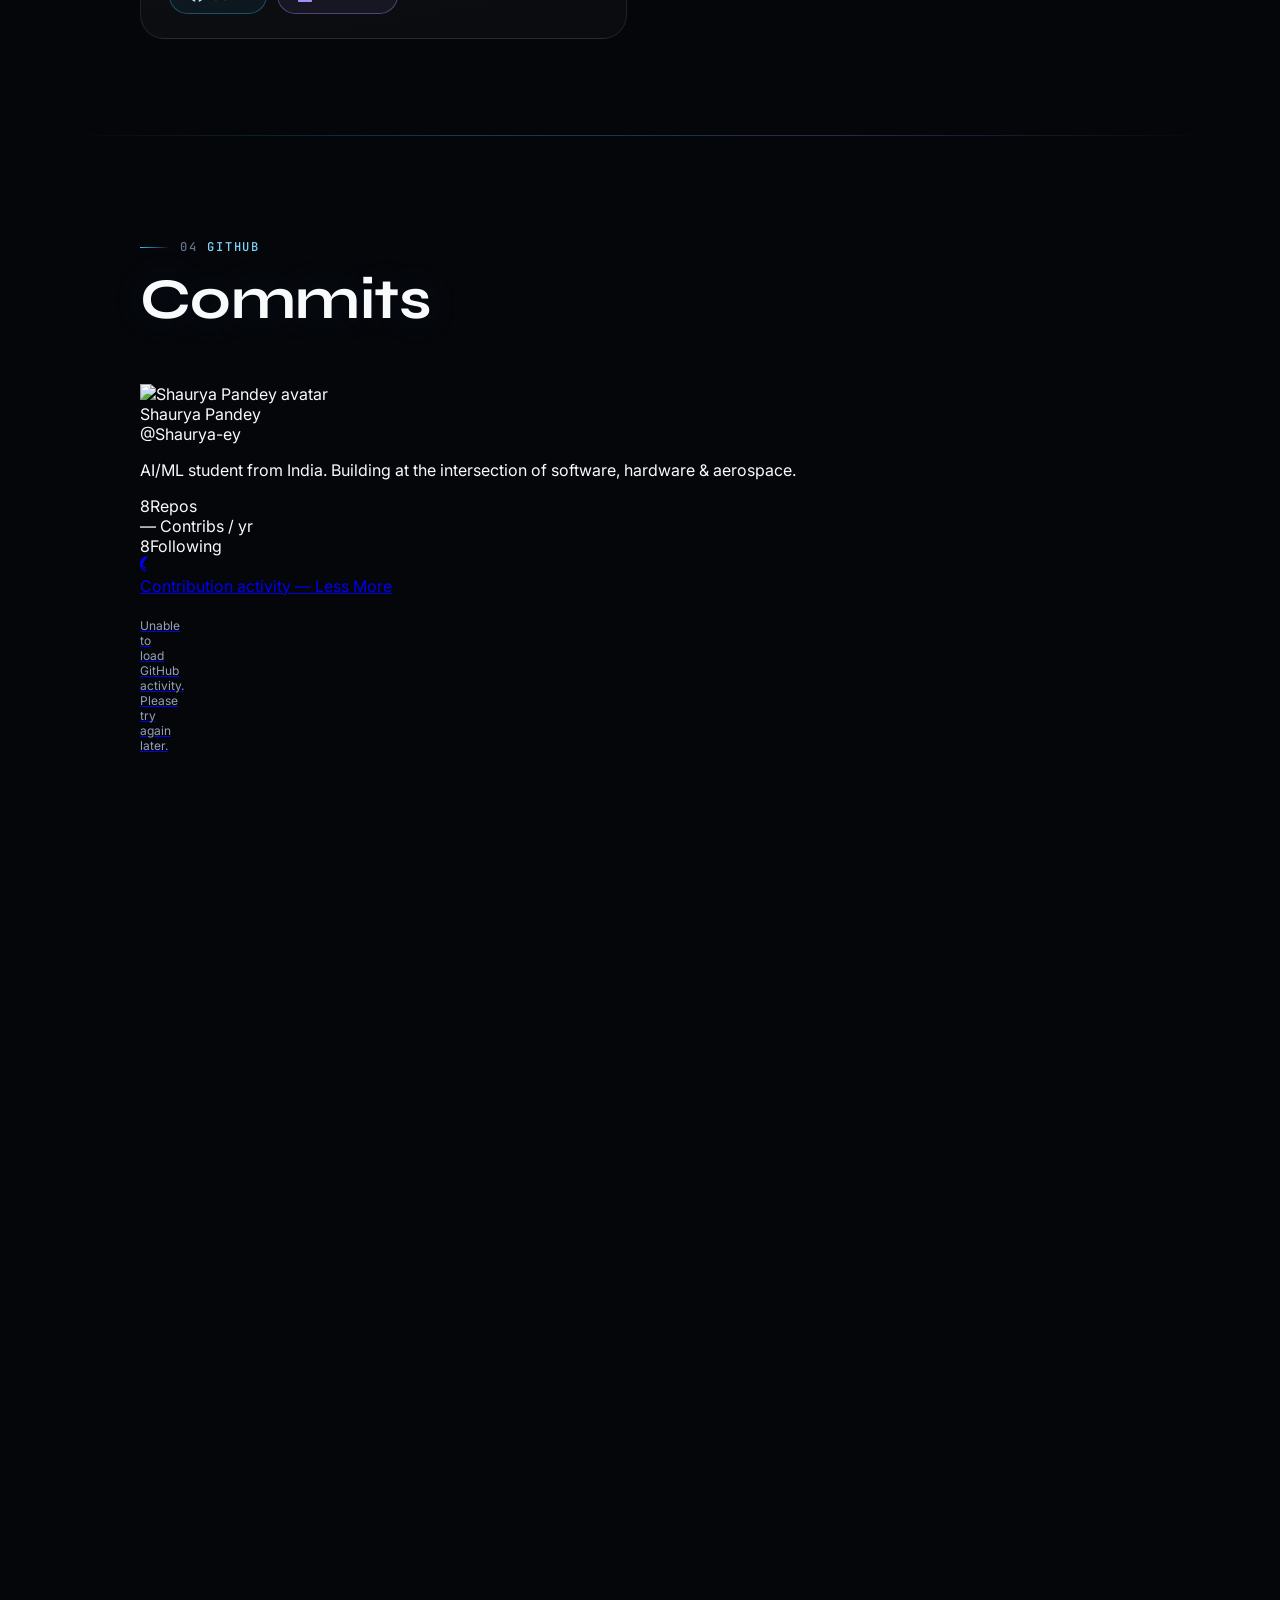
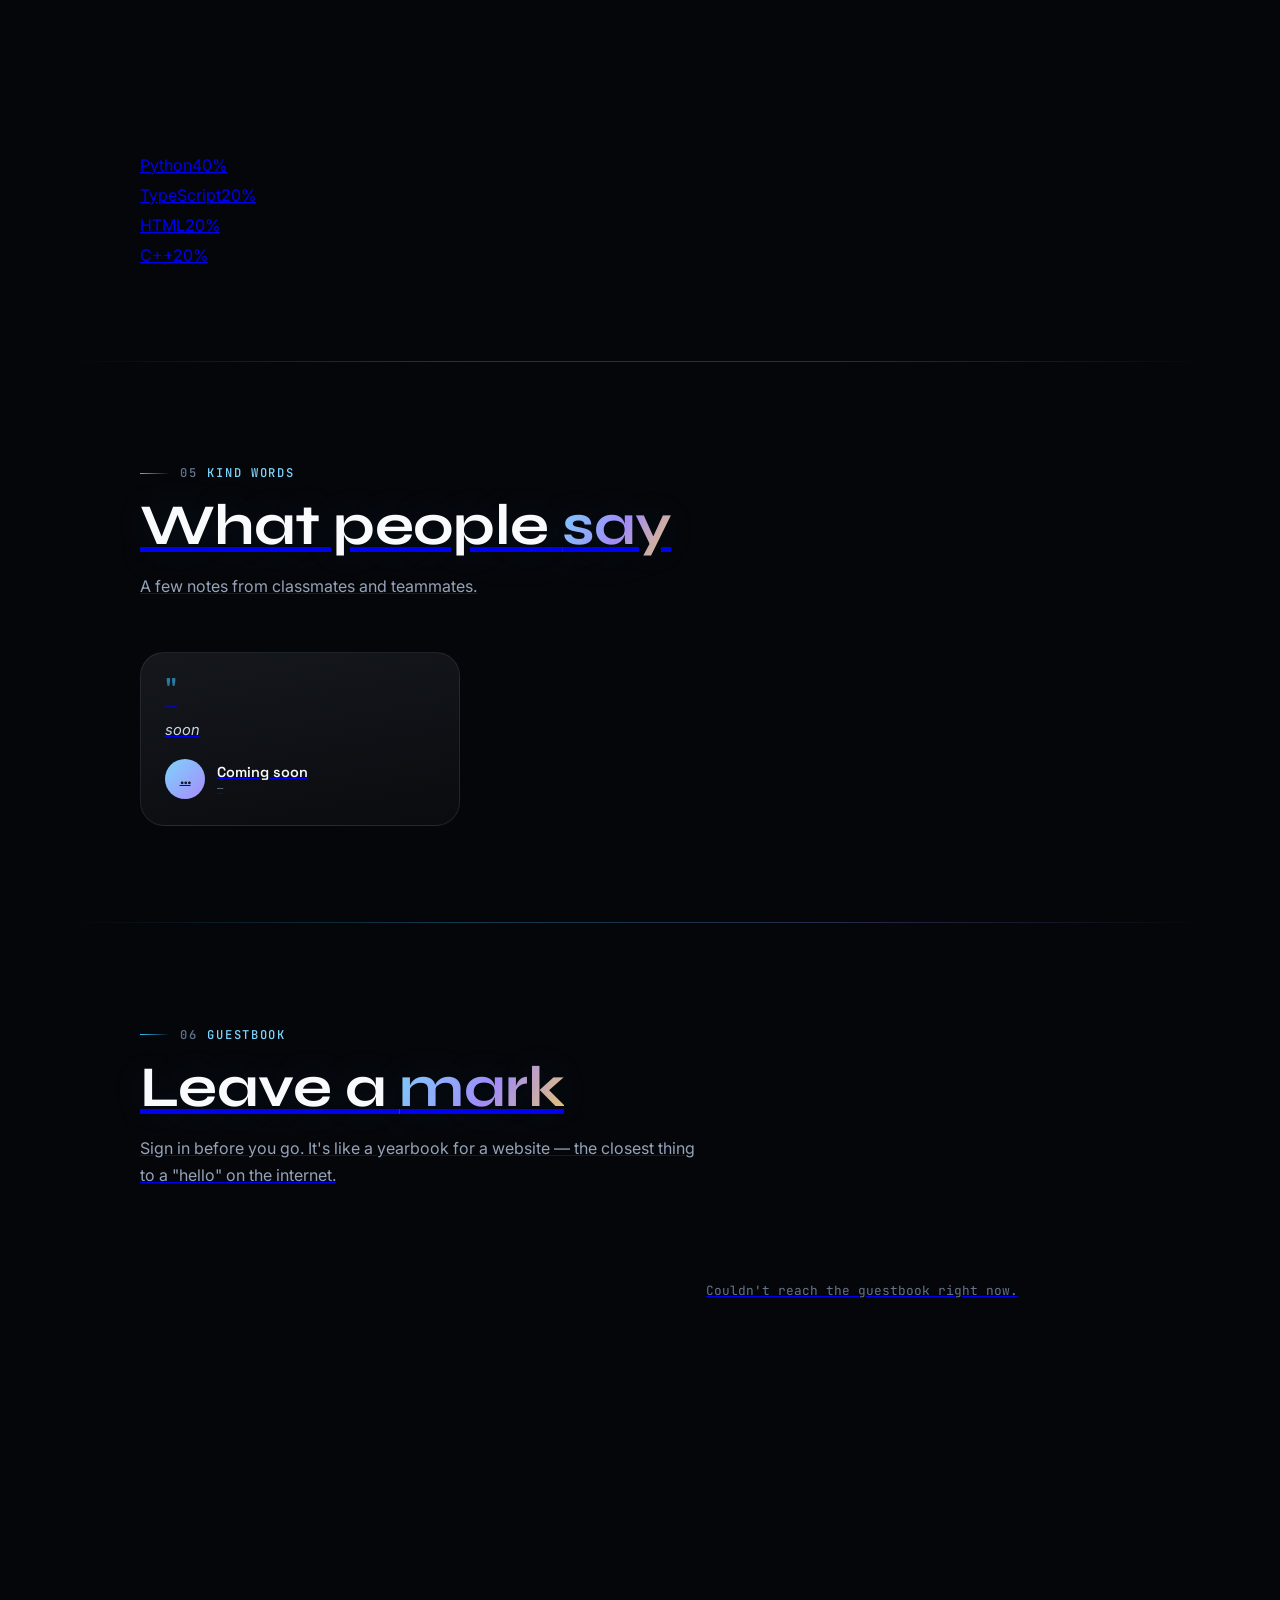
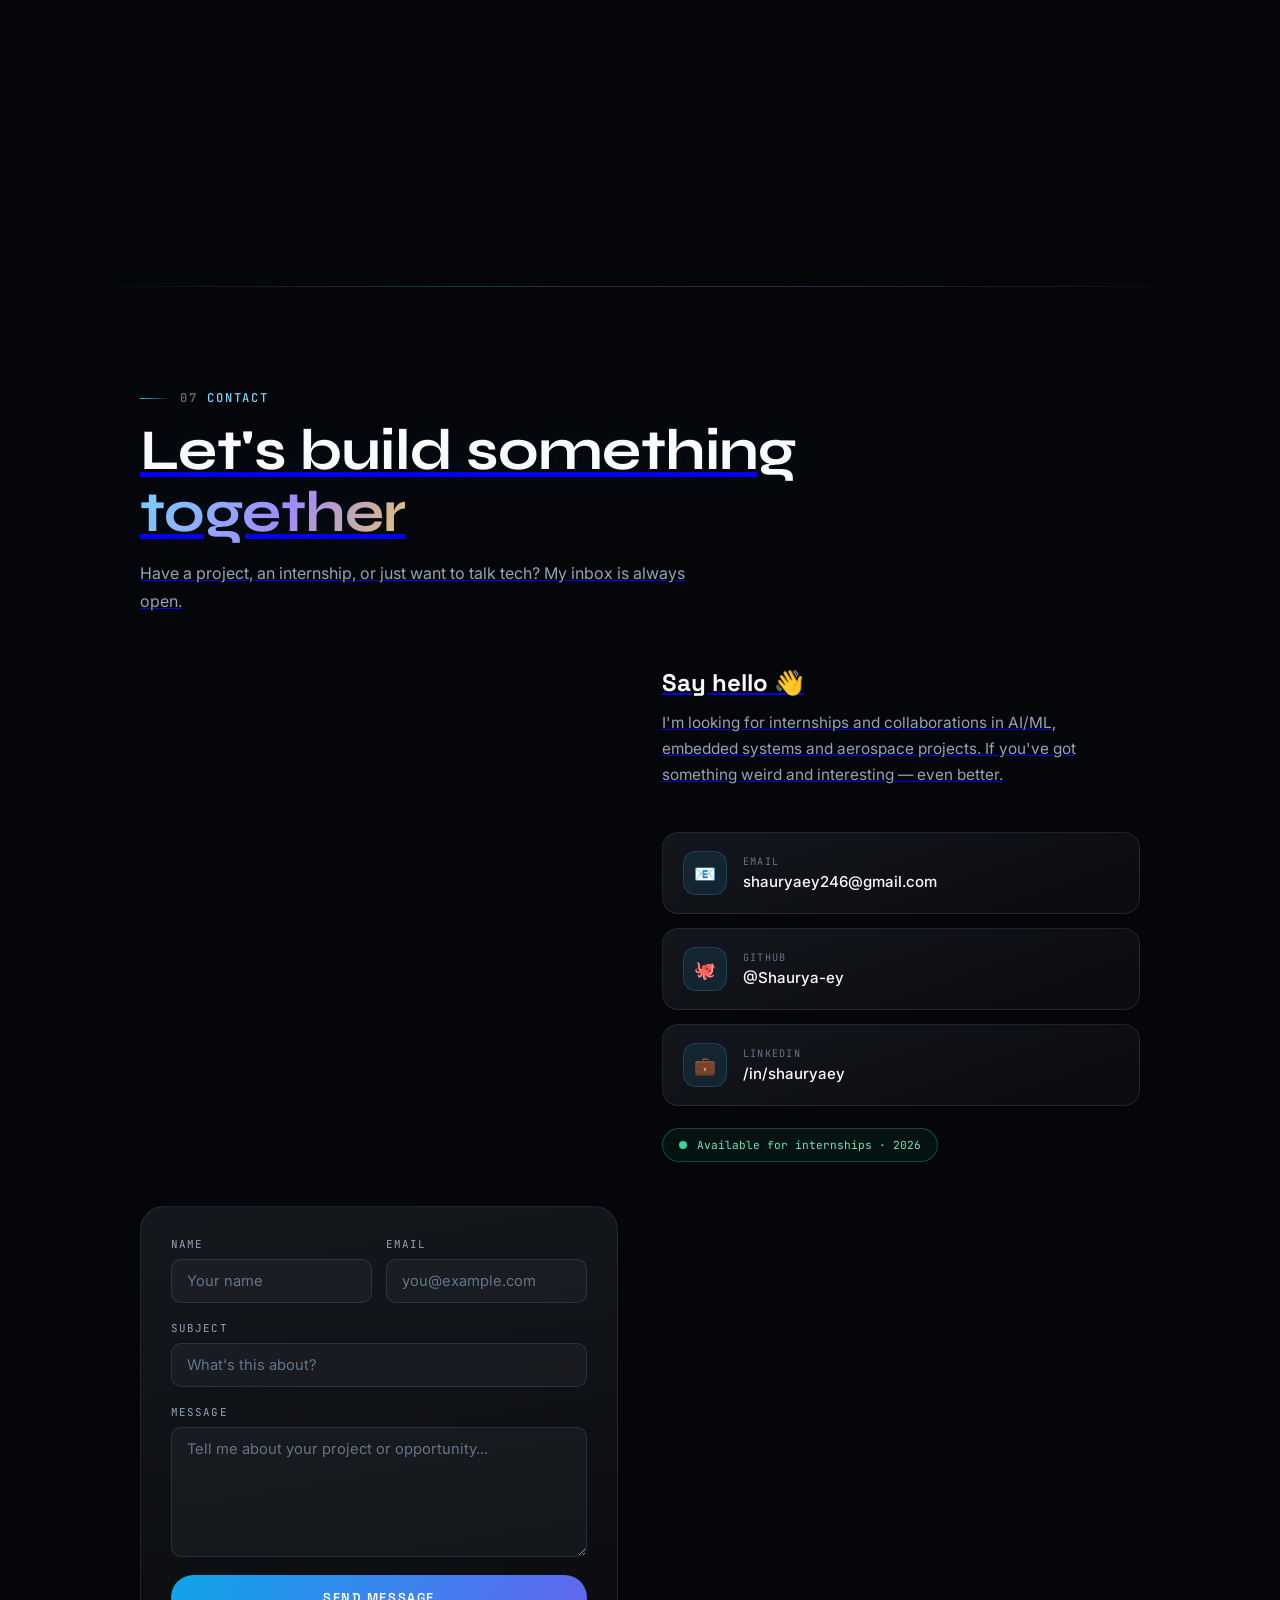
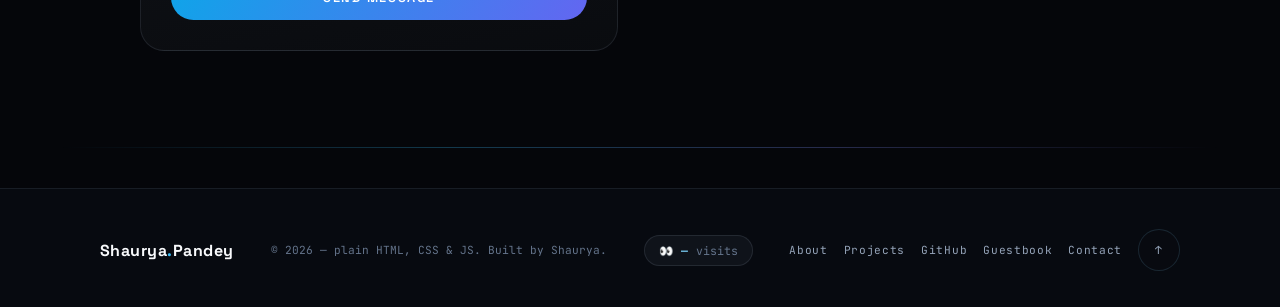
==== commit 38e905f4: "Integrate GitHub GraphQL contribution API" ====
--- a/index.html
+++ b/index.html
@@ -438,11 +438,15 @@
                 </div>
                 <div class="gh-stats">
                     <div class="gh-stat"><span class="n" id="ghRepos">8</span><span class="l">Repos</span></div>
-                    <div class="gh-stat"><span class="n">227</span><span class="l">Contribs / yr</span></div>
+                    <div class="gh-stat">
+                        <span class="n" id="ghContributions">—</span>
+                        <span class="l">Contribs / yr</span>
+                    </div>
                     <div class="gh-stat"><span class="n" id="ghFollowing">8</span><span class="l">Following</span></div>
                 </div>
                 <a href="https://github.com/Shaurya-ey" target="_blank" rel="noopener" class="gh-follow">
-                    <svg viewBox="0 0 24 24" width="16" height="16" fill="currentColor"><path d="M12 0C5.37 0 0 5.373 0 12c0 5.303 3.438 9.8 8.207 11.387.6.113.793-.26.793-.577 0-.285-.01-1.04-.015-2.04-3.338.725-4.042-1.61-4.042-1.61-.546-1.387-1.333-1.756-1.333-1.756-1.089-.745.083-.729.083-.729 1.205.084 1.84 1.238 1.84 1.238 1.07 1.834 2.807 1.304 3.492.997.108-.775.42-1.305.763-1.605-2.665-.305-5.467-1.334-5.467-5.93 0-1.31.469-2.381 1.236-3.221-.124-.303-.535-1.523.117-3.176 0 0 1.008-.322 3.301 1.23a11.5 11.5 0 013.003-.404c1.02.005 2.047.138 3.006.404 2.291-1.552 3.297-1.23 3.297-1.23.653 1.653.242 2.873.118 3.176.77.84 1.235 1.911 1.235 3.221 0 4.609-2.807 5.624-5.479 5.921.43.372.823 1.102.823 2.222 0 1.604-.015 2.896-.015 3.286 0 .319.192.694.801.576C20.565 21.796 24 17.298 24 12c0-6.627-5.373-12-12-12z"/></svg>
+                    <svg viewBox="0 0 24 24" width="16" height="16" fill="currentColor"><path d="M12 0C5.37 0 0 5.373 0 12c0 5.303 3.438 9.8 8.207 11.387.6.113.793-.26.793-.577 0-.285-.01-1.04-.015-2.04-3.338.725-4.042-1.61-4.042-1.61-.546-1.387-1.333-1.756-1.333-1.756-1.089-.745.083-.729.083-.729 1.205.084 1.84 1.238 1.84 1.238 1.07 1.834 2.807 1.304 3.492.997.108-.775.42-1.305.763-1.605-2.665-.305-5.467-1.334-5.467-5.93 0-1.31.469-2<|fim_middle|>
+
                     Follow on GitHub
                 </a>
             </div>
@@ -453,7 +457,15 @@
                     <span class="gh-legend">Less <span class="sw s0"></span><span class="sw s1"></span><span class="sw s2"></span><span class="sw s3"></span> More</span>
                 </div>
                 <div class="gh-month-labels" id="ghMonths"></div>
-                <div class="contrib-graph" id="contribGraph"></div>
+                <div class="contrib-graph" id="contribGraph">
+                    <p
+                        id="ghStatus"
+                        class="gh-status"
+                        aria-live="polite"
+                    >
+                        Loading GitHub activity...
+                    </p>
+                </div>
                 <div class="gh-lang">
                     <div class="gh-lang-head"><span>Python</span><span>40%</span></div>
                     <div class="lang-bar"><span style="width:40%; background:linear-gradient(90deg,#38bdf8,#7dd3fc);"></span></div>
@@ -894,86 +906,104 @@
 
 
 
-const graph = document.getElementById('contribGraph');
-const monthsEl = document.getElementById('ghMonths');
-const WEEKS = 53;
-const DAYS = 7;
-const monthsShort = ['Jan','Feb','Mar','Apr','May','Jun','Jul','Aug','Sep','Oct','Nov','Dec'];
-
-
-const REAL_DATA = {"2025-08-03":0,"2025-08-10":0,"2025-08-17":0,"2025-08-24":0,"2025-08-31":0,"2025-09-07":0,"2025-09-14":0,"2025-09-21":0,"2025-09-28":0,"2025-10-05":0,"2025-10-12":0,"2025-10-19":0,"2025-10-26":0,"2025-11-02":0,"2025-11-09":0,"2025-11-16":0,"2025-11-23":0,"2025-11-30":0,"2025-12-07":0,"2025-12-14":0,"2025-12-21":0,"2025-12-28":0,"2026-01-04":0,"2026-01-11":0,"2026-01-18":0,"2026-01-25":0,"2026-02-01":0,"2026-02-08":0,"2026-02-15":0,"2026-02-22":0,"2026-03-01":0,"2026-03-08":0,"2026-03-15":2,"2026-03-22":0,"2026-03-29":0,"2026-04-05":0,"2026-04-12":0,"2026-04-19":0,"2026-04-26":0,"2026-05-03":0,"2026-05-10":0,"2026-05-17":0,"2026-05-24":0,"2026-05-31":0,"2026-06-07":0,"2026-06-14":0,"2026-06-21":0,"2026-06-28":0,"2026-07-05":0,"2026-07-12":0,"2026-07-19":0,"2026-07-26":0,"2026-08-02":2,"2025-08-04":0,"2025-08-11":0,"2025-08-18":0,"2025-08-25":0,"2025-09-01":0,"2025-09-08":0,"2025-09-15":0,"2025-09-22":0,"2025-09-29":0,"2025-10-06":0,"2025-10-13":0,"2025-10-20":0,"2025-10-27":0,"2025-11-03":0,"2025-11-10":0,"2025-11-17":0,"2025-11-24":0,"2025-12-01":0,"2025-12-08":0,"2025-12-15":0,"2025-12-22":0,"2025-12-29":0,"2026-01-05":0,"2026-01-12":0,"2026-01-19":0,"2026-01-26":0,"2026-02-02":0,"2026-02-09":0,"2026-02-16":1,"2026-02-23":0,"2026-03-02":0,"2026-03-09":4,"2026-03-16":0,"2026-03-23":0,"2026-03-30":0,"2026-04-06":0,"2026-04-13":0,"2026-04-20":0,"2026-04-27":0,"2026-05-04":0,"2026-05-11":0,"2026-05-18":0,"2026-05-25":0,"2026-06-01":0,"2026-06-08":0,"2026-06-15":0,"2026-06-22":0,"2026-06-29":0,"2026-07-06":0,"2026-07-13":0,"2026-07-20":0,"2026-07-27":1,"2026-08-03":2,"2025-08-05":0,"2025-08-12":0,"2025-08-19":0,"2025-08-26":0,"2025-09-02":0,"2025-09-09":0,"2025-09-16":0,"2025-09-23":0,"2025-09-30":0,"2025-10-07":0,"2025-10-14":0,"2025-10-21":0,"2025-10-28":0,"2025-11-04":0,"2025-11-11":0,"2025-11-18":0,"2025-11-25":0,"2025-12-02":0,"2025-12-09":0,"2025-12-16":0,"2025-12-23":0,"2025-12-30":0,"2026-01-06":0,"2026-01-13":0,"2026-01-20":0,"2026-01-27":0,"2026-02-03":0,"2026-02-10":4,"2026-02-17":1,"2026-02-24":1,"2026-03-03":0,"2026-03-10":4,"2026-03-17":0,"2026-03-24":0,"2026-03-31":0,"2026-04-07":0,"2026-04-14":0,"2026-04-21":0,"2026-04-28":0,"2026-05-05":0,"2026-05-12":0,"2026-05-19":0,"2026-05-26":0,"2026-06-02":0,"2026-06-09":0,"2026-06-16":0,"2026-06-23":0,"2026-06-30":0,"2026-07-07":0,"2026-07-14":0,"2026-07-21":0,"2026-07-28":1,"2026-08-04":1,"2025-08-06":0,"2025-08-13":0,"2025-08-20":0,"2025-08-27":0,"2025-09-03":0,"2025-09-10":0,"2025-09-17":0,"2025-09-24":0,"2025-10-01":0,"2025-10-08":0,"2025-10-15":0,"2025-10-22":0,"2025-10-29":0,"2025-11-05":0,"2025-11-12":0,"2025-11-19":0,"2025-11-26":0,"2025-12-03":0,"2025-12-10":0,"2025-12-17":0,"2025-12-24":0,"2025-12-31":0,"2026-01-07":0,"2026-01-14":0,"2026-01-21":0,"2026-01-28":0,"2026-02-04":4,"2026-02-11":0,"2026-02-18":1,"2026-02-25":0,"2026-03-04":0,"2026-03-11":0,"2026-03-18":0,"2026-03-25":0,"2026-04-01":0,"2026-04-08":0,"2026-04-15":0,"2026-04-22":0,"2026-04-29":0,"2026-05-06":0,"2026-05-13":0,"2026-05-20":0,"2026-05-27":0,"2026-06-03":0,"2026-06-10":0,"2026-06-17":0,"2026-06-24":0,"2026-07-01":0,"2026-07-08":0,"2026-07-15":0,"2026-07-22":0,"2026-07-29":1,"2025-08-07":0,"2025-08-14":0,"2025-08-21":0,"2025-08-28":0,"2025-09-04":0,"2025-09-11":0,"2025-09-18":0,"2025-09-25":0,"2025-10-02":0,"2025-10-09":0,"2025-10-16":0,"2025-10-23":0,"2025-10-30":0,"2025-11-06":0,"2025-11-13":0,"2025-11-20":0,"2025-11-27":0,"2025-12-04":0,"2025-12-11":0,"2025-12-18":0,"2025-12-25":0,"2026-01-01":0,"2026-01-08":0,"2026-01-15":0,"2026-01-22":0,"2026-01-29":0,"2026-02-05":0,"2026-02-12":4,"2026-02-19":1,"2026-02-26":1,"2026-03-05":0,"2026-03-12":1,"2026-03-19":0,"2026-03-26":0,"2026-04-02":0,"2026-04-09":0,"2026-04-16":0,"2026-04-23":0,"2026-04-30":0,"2026-05-07":0,"2026-05-14":0,"2026-05-21":0,"2026-05-28":0,"2026-06-04":0,"2026-06-11":0,"2026-06-18":0,"2026-06-25":0,"2026-07-02":0,"2026-07-09":0,"2026-07-16":0,"2026-07-23":0,"2026-07-30":1,"2025-08-08":0,"2025-08-15":0,"2025-08-22":0,"2025-08-29":0,"2025-09-05":0,"2025-09-12":0,"2025-09-19":0,"2025-09-26":0,"2025-10-03":0,"2025-10-10":0,"2025-10-17":0,"2025-10-24":0,"2025-10-31":0,"2025-11-07":0,"2025-11-14":0,"2025-11-21":0,"2025-11-28":0,"2025-12-05":0,"2025-12-12":0,"2025-12-19":0,"2025-12-26":0,"2026-01-02":0,"2026-01-09":0,"2026-01-16":0,"2026-01-23":0,"2026-01-30":0,"2026-02-06":2,"2026-02-13":4,"2026-02-20":0,"2026-02-27":0,"2026-03-06":0,"2026-03-13":0,"2026-03-20":0,"2026-03-27":0,"2026-04-03":0,"2026-04-10":4,"2026-04-17":0,"2026-04-24":0,"2026-05-01":1,"2026-05-08":0,"2026-05-15":0,"2026-05-22":0,"2026-05-29":0,"2026-06-05":0,"2026-06-12":0,"2026-06-19":0,"2026-06-26":0,"2026-07-03":0,"2026-07-10":0,"2026-07-17":0,"2026-07-24":0,"2026-07-31":1,"2025-08-09":0,"2025-08-16":0,"2025-08-23":0,"2025-08-30":0,"2025-09-06":0,"2025-09-13":0,"2025-09-20":0,"2025-09-27":0,"2025-10-04":0,"2025-10-11":0,"2025-10-18":0,"2025-10-25":0,"2025-11-01":0,"2025-11-08":0,"2025-11-15":0,"2025-11-22":0,"2025-11-29":0,"2025-12-06":0,"2025-12-13":0,"2025-12-20":0,"2025-12-27":0,"2026-01-03":0,"2026-01-10":0,"2026-01-17":0,"2026-01-24":0,"2026-01-31":1,"2026-02-07":4,"2026-02-14":0,"2026-02-21":0,"2026-02-28":0,"2026-03-07":0,"2026-03-14":0,"2026-03-21":0,"2026-03-28":0,"2026-04-04":0,"2026-04-11":0,"2026-04-18":0,"2026-04-25":1,"2026-05-02":0,"2026-05-09":0,"2026-05-16":0,"2026-05-23":0,"2026-05-30":0,"2026-06-06":0,"2026-06-13":0,"2026-06-20":0,"2026-06-27":0,"2026-07-04":0,"2026-07-11":0,"2026-07-18":0,"2026-07-25":0,"2026-08-01":1};
-
-
-function iso(d){ return d.toISOString().slice(0,10); }
-const nowUtc = Date.UTC(
-    new Date().getUTCFullYear(), new Date().getUTCMonth(), new Date().getUTCDate()
-);
-const cells = [];
-for(let i=370; i>=0; i--) cells.push(new Date(nowUtc - i*86400000));
-
-const real = {};
-cells.forEach(c => { const l = REAL_DATA[iso(c)]; real[iso(c)] = l !== undefined ? l : 0; });
-
-
-const dayIdx = Math.floor(nowUtc/86400000);               
-const sundayIdx = dayIdx - (((dayIdx - 3) % 7) + 7) % 7;  
-const firstColSunday = sundayIdx - 52*7;                  
-
-const grid = Array.from({length: 7}, () => []);
-function paintGrid(){
-    cells.forEach(c => {
-        const di = Math.floor(c.getTime()/86400000);
-        const col = Math.floor((di - firstColSunday)/7);
-        const dow = (di - firstColSunday)%7;
-        if(col >= 0 && col < WEEKS) grid[dow][col] = real[iso(c)];
+
+async function loadGitHubContributions() {
+  const graph = document.getElementById("contribGraph");
+  const monthsEl = document.getElementById("ghMonths");
+  const totalEl = document.getElementById("ghContributions");
+  const statusEl = document.getElementById("ghStatus");
+
+  if (!graph || !monthsEl) return;
+
+  try {
+    const response = await fetch("/api/github-contributions");
+
+    if (!response.ok) {
+      throw new Error("GitHub API request failed");
+    }
+
+    const data = await response.json();
+
+    const weeks = data.weeks || [];
+
+    if (!weeks.length) {
+      throw new Error("No contribution data received");
+    }
+
+    // Update yearly contribution count
+    if (totalEl) {
+      totalEl.textContent =
+        data.totalContributions.toLocaleString();
+    }
+
+    // Render month labels
+    monthsEl.innerHTML = "";
+
+    const monthLabels = [];
+
+    weeks.forEach((week, index) => {
+      const firstDay = new Date(
+        week.contributionDays[0].date + "T00:00:00Z"
+      );
+
+      const showMonth = firstDay.getUTCDate() <= 7;
+
+      const label = document.createElement("span");
+
+      label.textContent = showMonth
+        ? firstDay.toLocaleDateString("en-US", {
+            month: "short",
+            timeZone: "UTC"
+          })
+        : "";
+
+      label.style.gridColumn = String(index + 1);
+
+      monthLabels.push(label);
     });
-}
-function renderGraph(){
-    let frag = '';
-    
-    
-    for(let d=0; d<DAYS; d++){
-        for(let w=0; w<WEEKS; w++){
-            const v = grid[d][w];
-            frag += `<span class="day" data-l="${v !== undefined ? v : 0}"></span>`;
-        }
-    }
-    graph.innerHTML = frag;
-}
-paintGrid();
-renderGraph();
-
-
-let mfrag = '';
-for(let w=0; w<WEEKS; w++){
-    const first = new Date((firstColSunday + w*7) * 86400000);
-    mfrag += `<span>${first.getUTCDate() <= 7 ? monthsShort[first.getUTCMonth()] : ''}</span>`;
-}
-monthsEl.innerHTML = mfrag;
-
-
-fetch('https://api.github.com/users/Shaurya-ey/events/public?per_page=100')
-    .then(r => r.ok ? r.json() : Promise.reject())
-    .then(events => {
-        const counts = {};
-        events.forEach(e => {
-            if(e.type !== 'PushEvent' || !e.created_at) return;
-            const key = e.created_at.slice(0, 10);
-            counts[key] = (counts[key] || 0) + 1;
-        });
-        let changed = false;
-        Object.keys(counts).forEach(key => {
-            const n = counts[key];
-            const lvl = n >= 4 ? 4 : n >= 2 ? 3 : 2;
-            if(real[key] !== undefined && real[key] < lvl){ real[key] = lvl; changed = true; }
-        });
-        if(changed){
-            grid.forEach(row => row.length = 0);
-            paintGrid();
-            renderGraph();
-        }
-    })
-    .catch(() => undefined);
+
+    monthLabels.forEach(label => {
+      monthsEl.appendChild(label);
+    });
+
+    // Render contribution squares
+    graph.innerHTML = "";
+
+    weeks.forEach(week => {
+      week.contributionDays.forEach(day => {
+        const cell = document.createElement("span");
+
+        cell.className = "day";
+
+        cell.style.backgroundColor = day.color;
+
+        cell.dataset.level = day.contributionCount;
+
+        cell.title =
+          `${day.contributionCount} contributions on ${day.date}`;
+
+        cell.setAttribute("aria-label", cell.title);
+
+        graph.appendChild(cell);
+      });
+    });
+
+    if (statusEl) {
+      statusEl.textContent =
+        `Last 12 months · ${data.totalContributions.toLocaleString()} contributions`;
+    }
+
+  } catch (error) {
+    console.error("Contribution graph error:", error);
+
+    if (statusEl) {
+      statusEl.textContent =
+        "Unable to load GitHub activity. Please try again later.";
+    }
+  }
+}
+
+loadGitHubContributions();
 
 
 
--- a/style.css
+++ b/style.css
@@ -1162,208 +1162,70 @@
 
     
 
-    .github-body{
-        display:flex;
-        flex-direction:column;
-        gap:24px;
-    }
-    .gh-card{
-        border-radius:24px;
-        background:linear-gradient(170deg, rgba(23,26,32,.9), rgba(10,12,16,.95));
-        border:1px solid rgba(148,163,184,.14);
-        padding:26px;
-    }
-    .gh-profile-card{
-        border-radius:24px;
-        background:linear-gradient(170deg, rgba(23,26,32,.9), rgba(10,12,16,.95));
-        border:1px solid rgba(148,163,184,.14);
-        padding:24px 28px;
-        display:flex;
-        align-items:center;
-        gap:28px;
-        flex-wrap:wrap;
-    }
-    .gh-avatar{
-        width:70px;
-        height:70px;
-        border-radius:20px;
-        overflow:hidden;
-        border:1px solid rgba(56,189,248,.35);
-        box-shadow:0 0 26px -6px rgba(56,189,248,.6);
-        flex-shrink:0;
-        background:linear-gradient(135deg, #38bdf8, #6366f1);
-    }
-    .gh-avatar img{
-        width:100%;
-        height:100%;
-        object-fit:cover;
-        display:block;
-    }
-    .gh-info{
-        flex:1 1 240px;
-        min-width:200px;
-    }
-    .gh-name{
-        font-family:'Space Grotesk', sans-serif;
-        font-weight:700;
-        font-size:1.22rem;
-        color:#f8fafc;
-    }
-    .gh-handle{
-        font-family:'JetBrains Mono', monospace;
-        font-size:.76rem;
-        color:#7dd3fc;
-        margin-top:3px;
-    }
-    .gh-bio{
-        color:#94a3b8;
-        font-size:.88rem;
-        line-height:1.6;
-        margin:10px 0 0;
-    }
-    .gh-stats{
-        display:grid;
-        grid-template-columns:repeat(3, minmax(92px, auto));
-        gap:10px;
-        margin-left:auto;
-    }
-    .gh-stat{
-        text-align:center;
-        padding:14px 12px;
-        border-radius:10px;
-        background:rgba(148,163,184,.06);
-        border:1px solid rgba(148,163,184,.1);
-    }
-    .gh-stat .n{
-        font-family:'Syne', sans-serif;
-        font-weight:800;
-        font-size:1.4rem;
-        color:#bae6fd;
-    }
-    .gh-stat .l{
-        display:block;
-        margin-top:4px;
-        font-family:'JetBrains Mono', monospace;
-        font-size:.6rem;
-        letter-spacing:.08em;
-        text-transform:uppercase;
-        color:#64748b;
-    }
-    .gh-follow{
-        flex-shrink:0;
-        padding:13px 24px;
-        border-radius:999px;
-        background:linear-gradient(120deg, #0ea5e9, #6366f1);
-        color:#fff;
-        font-family:'Space Grotesk', sans-serif;
-        font-weight:600;
-        font-size:.78rem;
-        letter-spacing:.1em;
-        text-transform:uppercase;
-        text-decoration:none;
-        display:flex;
-        align-items:center;
-        justify-content:center;
-        gap:9px;
-        transition:transform .3s ease, box-shadow .3s ease;
-    }
-    .gh-follow:hover{
-        transform:translateY(-2px);
-        box-shadow:0 14px 34px -10px rgba(56,189,248,.6);
-    }
-
-    .gh-activity{
-        display:flex;
-        flex-direction:column;
-    }
-    .gh-chart-label{
-        display:flex;
-        justify-content:space-between;
-        align-items:center;
-        margin-bottom:10px;
-    }
-    .gh-chart-label .mono{
-        font-family:'JetBrains Mono', monospace;
-        font-size:.68rem;
-        letter-spacing:.1em;
-        text-transform:uppercase;
-        color:#94a3b8;
-    }
-    .gh-legend{
-        display:flex;
-        align-items:center;
-        gap:6px;
-        font-family:'JetBrains Mono', monospace;
-        font-size:.62rem;
-        color:#94a3b8;
-    }
-    .gh-legend .sw{
-        width:10px; height:10px; border-radius:3px;
-        box-shadow:inset 0 0 0 1px rgba(255,255,255,.05);
-    }
-    
-    .gh-legend .sw.s0{ background:#21262d; }
-    .gh-legend .sw.s1{ background:#0e4429; }
-    .gh-legend .sw.s2{ background:#1f6f3a; }
-    .gh-legend .sw.s3{ background:#39d353; }
-    .contrib-graph{
-        display:grid;
-        grid-template-columns:repeat(53, 1fr);
-        gap:3px;
-        background:rgba(57,211,83,.035);
-        border:1px solid rgba(57,211,83,.12);
-        border-radius:16px;
-        padding:14px 12px;
-        flex:1;
-    }
-    .day{
-        aspect-ratio:1;
-        border-radius:3px;
-        background:#21262d;
-        transition:transform .2s ease, box-shadow .2s ease, background .2s ease;
-    }
-    .day[data-l="1"]{ background:#0e4429; }
-    .day[data-l="2"]{ background:#1f6f3a; }
-    .day[data-l="3"]{ background:#26a641; }
-    .day[data-l="4"]{ background:#39d353; box-shadow:0 0 9px rgba(57,211,83,.55); }
-    .day:hover{
-        transform:scale(1.55);
-        background:#39d353 !important;
-        box-shadow:0 0 12px rgba(57,211,83,.95);
-        z-index:2;
-    }
-    .gh-month-labels{
-        display:grid;
-        grid-template-columns:repeat(53, 1fr);
-        gap:2.5px;
-        padding:8px 10px 0;
-    }
-    .gh-month-labels span{
-        font-family:'JetBrains Mono', monospace;
-        font-size:.56rem;
-        color:#64748b;
-    }
-    .gh-lang{
-        margin-top:18px;
-    }
-    .gh-lang-head{
-        display:flex;
-        justify-content:space-between;
-        font-family:'JetBrains Mono', monospace;
-        font-size:.66rem;
-        color:#94a3b8;
-        margin-bottom:6px;
-    }
-    .lang-bar{
-        height:6px;
-        border-radius:999px;
-        background:rgba(148,163,184,.1);
-        overflow:hidden;
-    }
-    .lang-bar span{
-        display:block;
-        height:100%;
-    }
+    
+    
+
+    .gh-month-labels {
+        display: grid;
+        grid-auto-flow: column;
+        grid-auto-columns: 13px;
+        grid-template-rows: 1fr;
+        gap: 4px;
+        width: max-content;
+        min-width: 100%;
+        margin-bottom: 8px;
+        font-size: 10px;
+        color: var(--text-muted, #94a3b8);
+    }
+
+    .contrib-graph {
+        display: grid;
+        grid-auto-flow: column;
+        grid-template-rows: repeat(7, 1fr);
+        grid-auto-columns: 13px;
+        gap: 4px;
+        width: max-content;
+        min-width: 100%;
+        overflow: visible;
+    }
+
+    .contrib-graph .day {
+        width: 13px;
+        height: 13px;
+        border-radius: 3px;
+        background-color: #161b22;
+        transition: transform 0.15s ease;
+        cursor: pointer;
+    }
+
+    .contrib-graph .day:hover {
+        transform: scale(1.3);
+     outline: 1px solid rgba(255,255,255,0.5);
+    }
+
+    .gh-status {
+        margin-top: 14px;
+        font-size: 12px;
+        color: var(--text-muted, #94a3b8);
+    }
+
+    .gh-card {
+        overflow-x: auto;
+    }
+
+    @media (max-width: 600px) {
+    .contrib-graph,
+    .gh-month-labels {
+        grid-auto-columns: 10px;
+        gap: 3px;
+    }
+
+    .contrib-graph .day {
+        width: 10px;
+        height: 10px;
+    }
+}
+
 
     
     .quotes-grid{
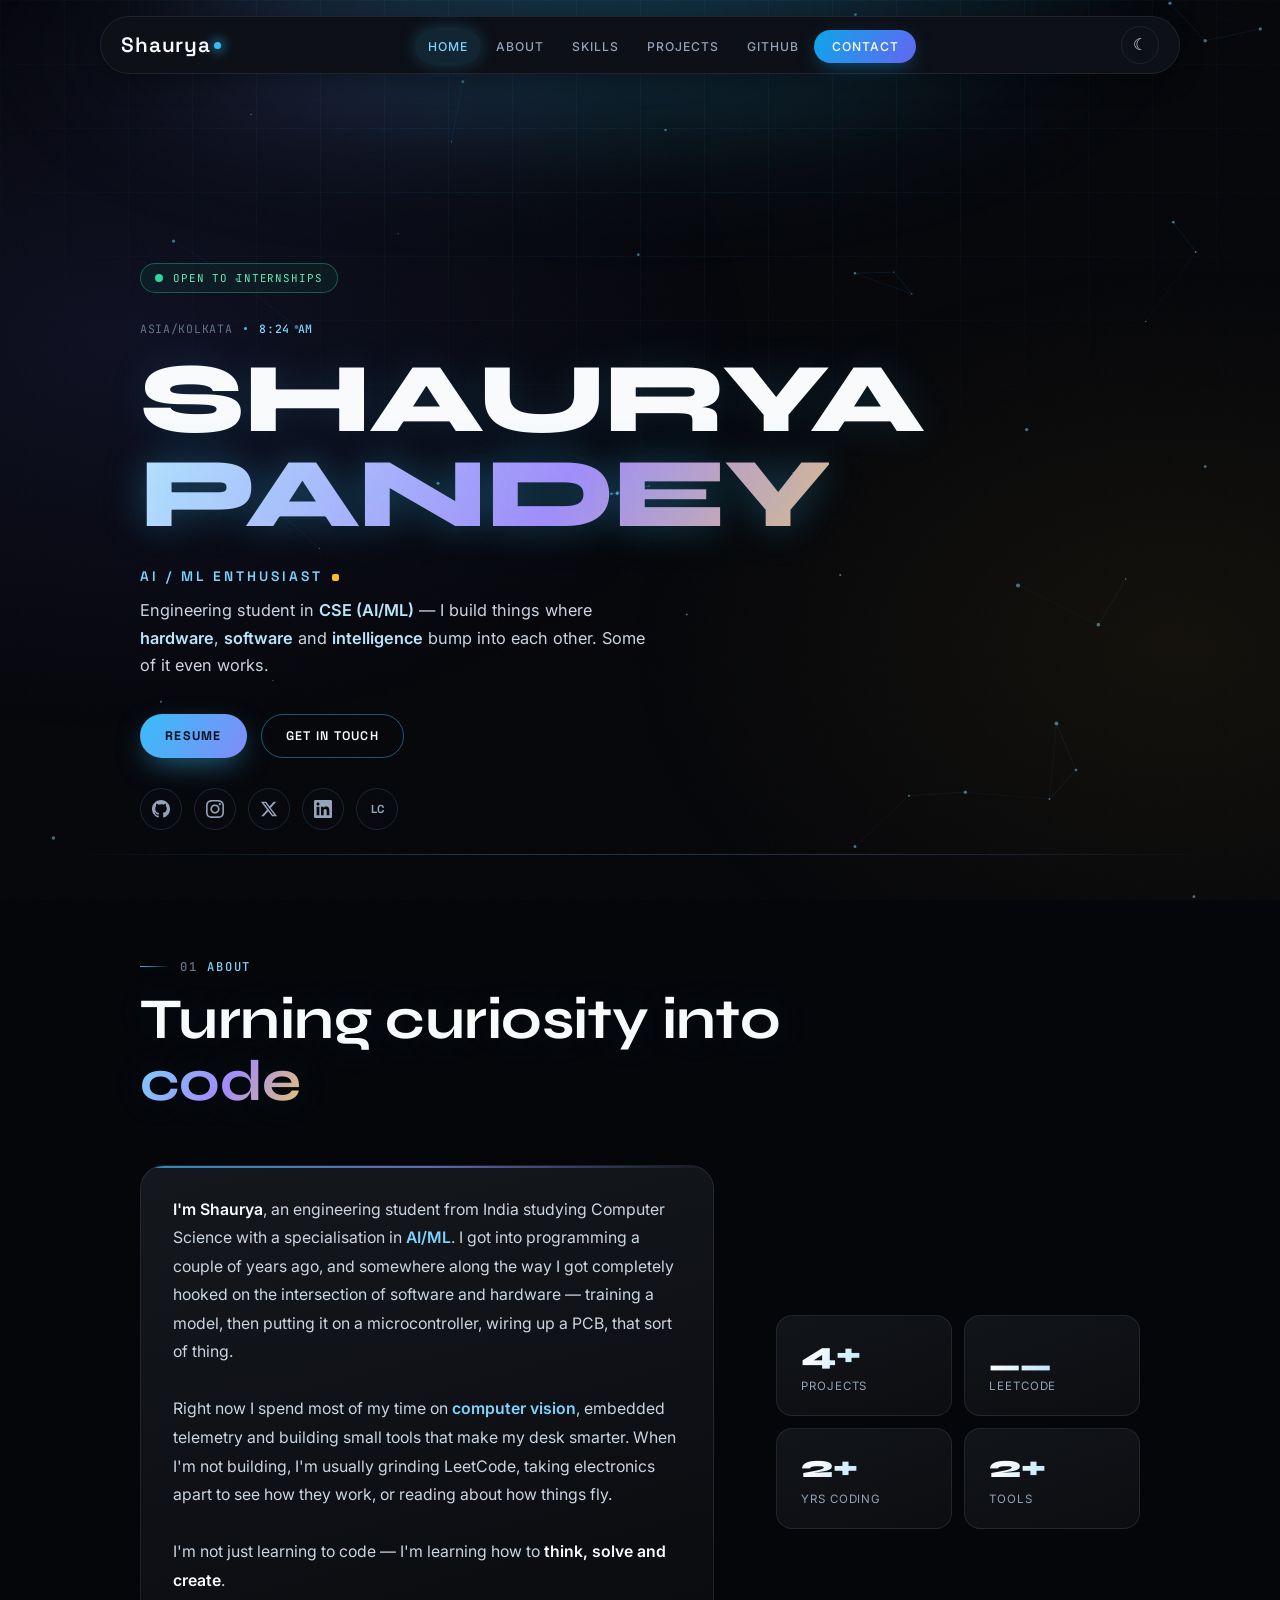
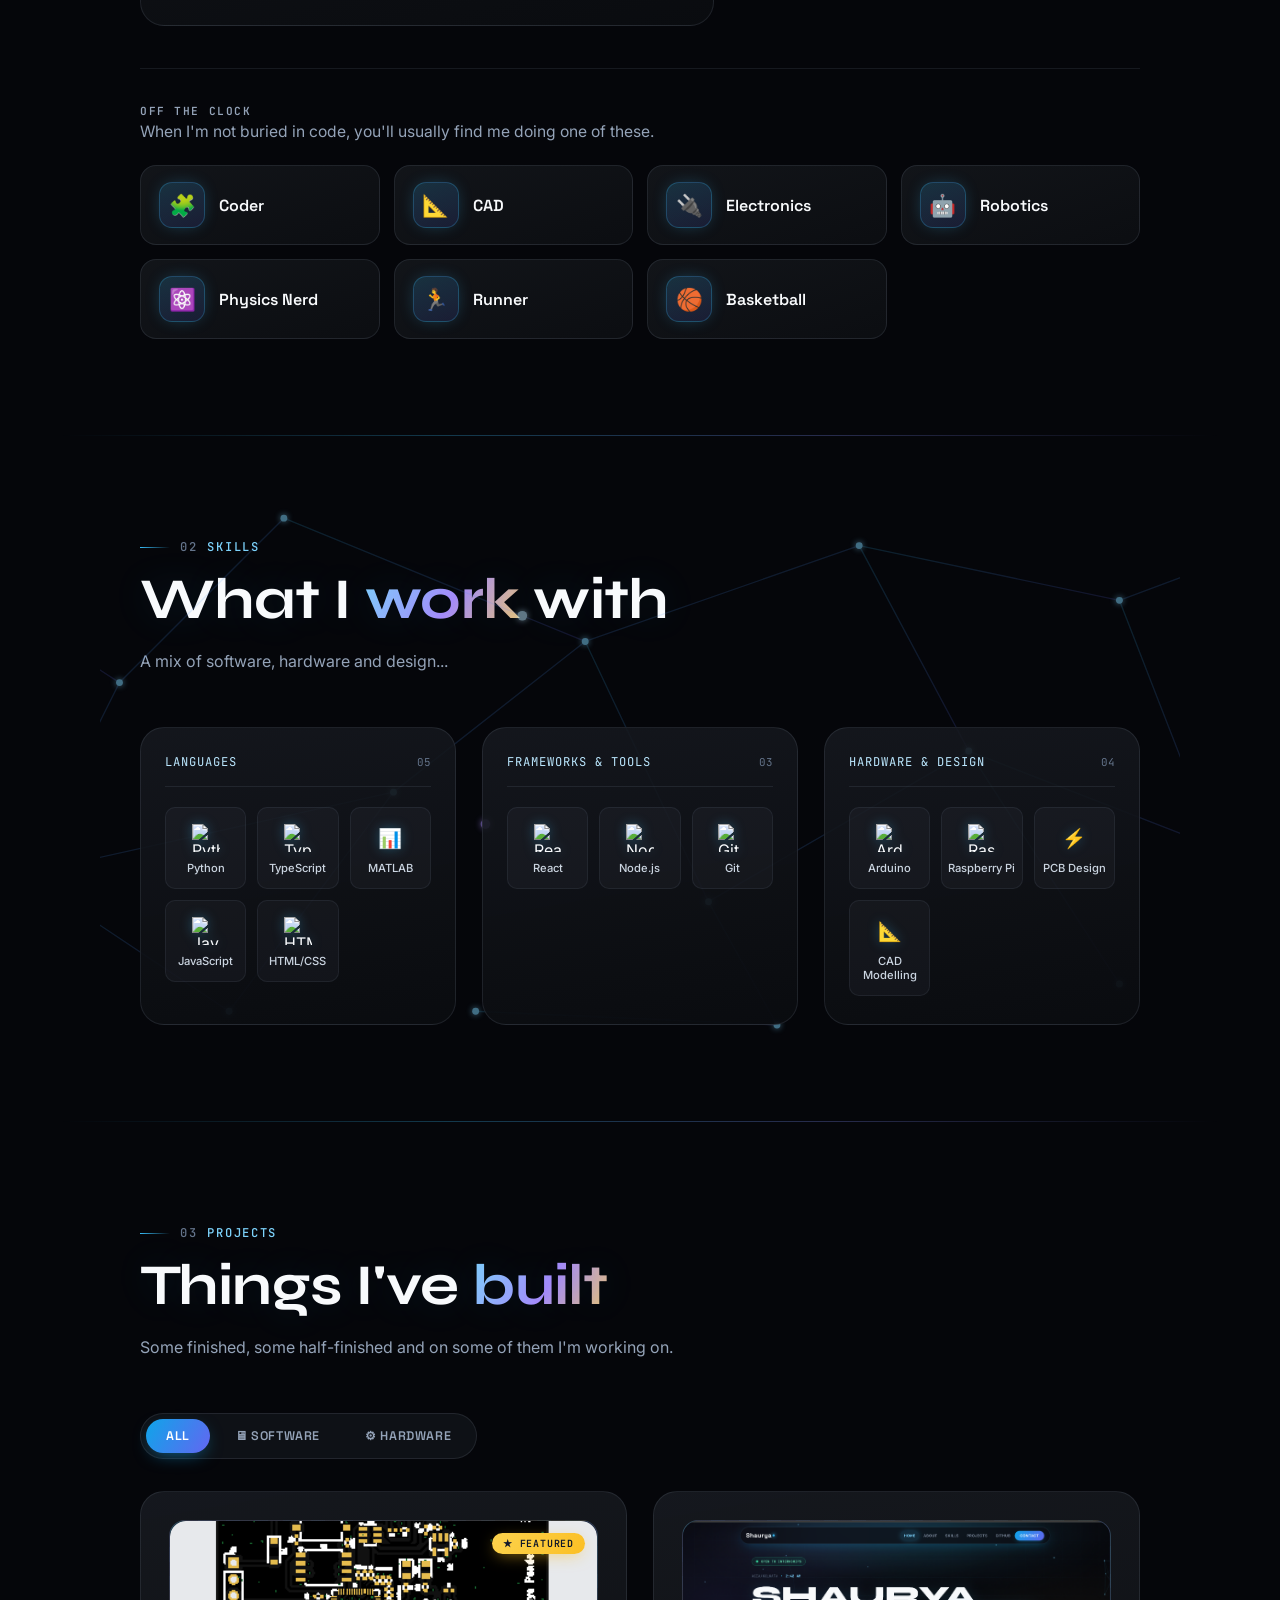
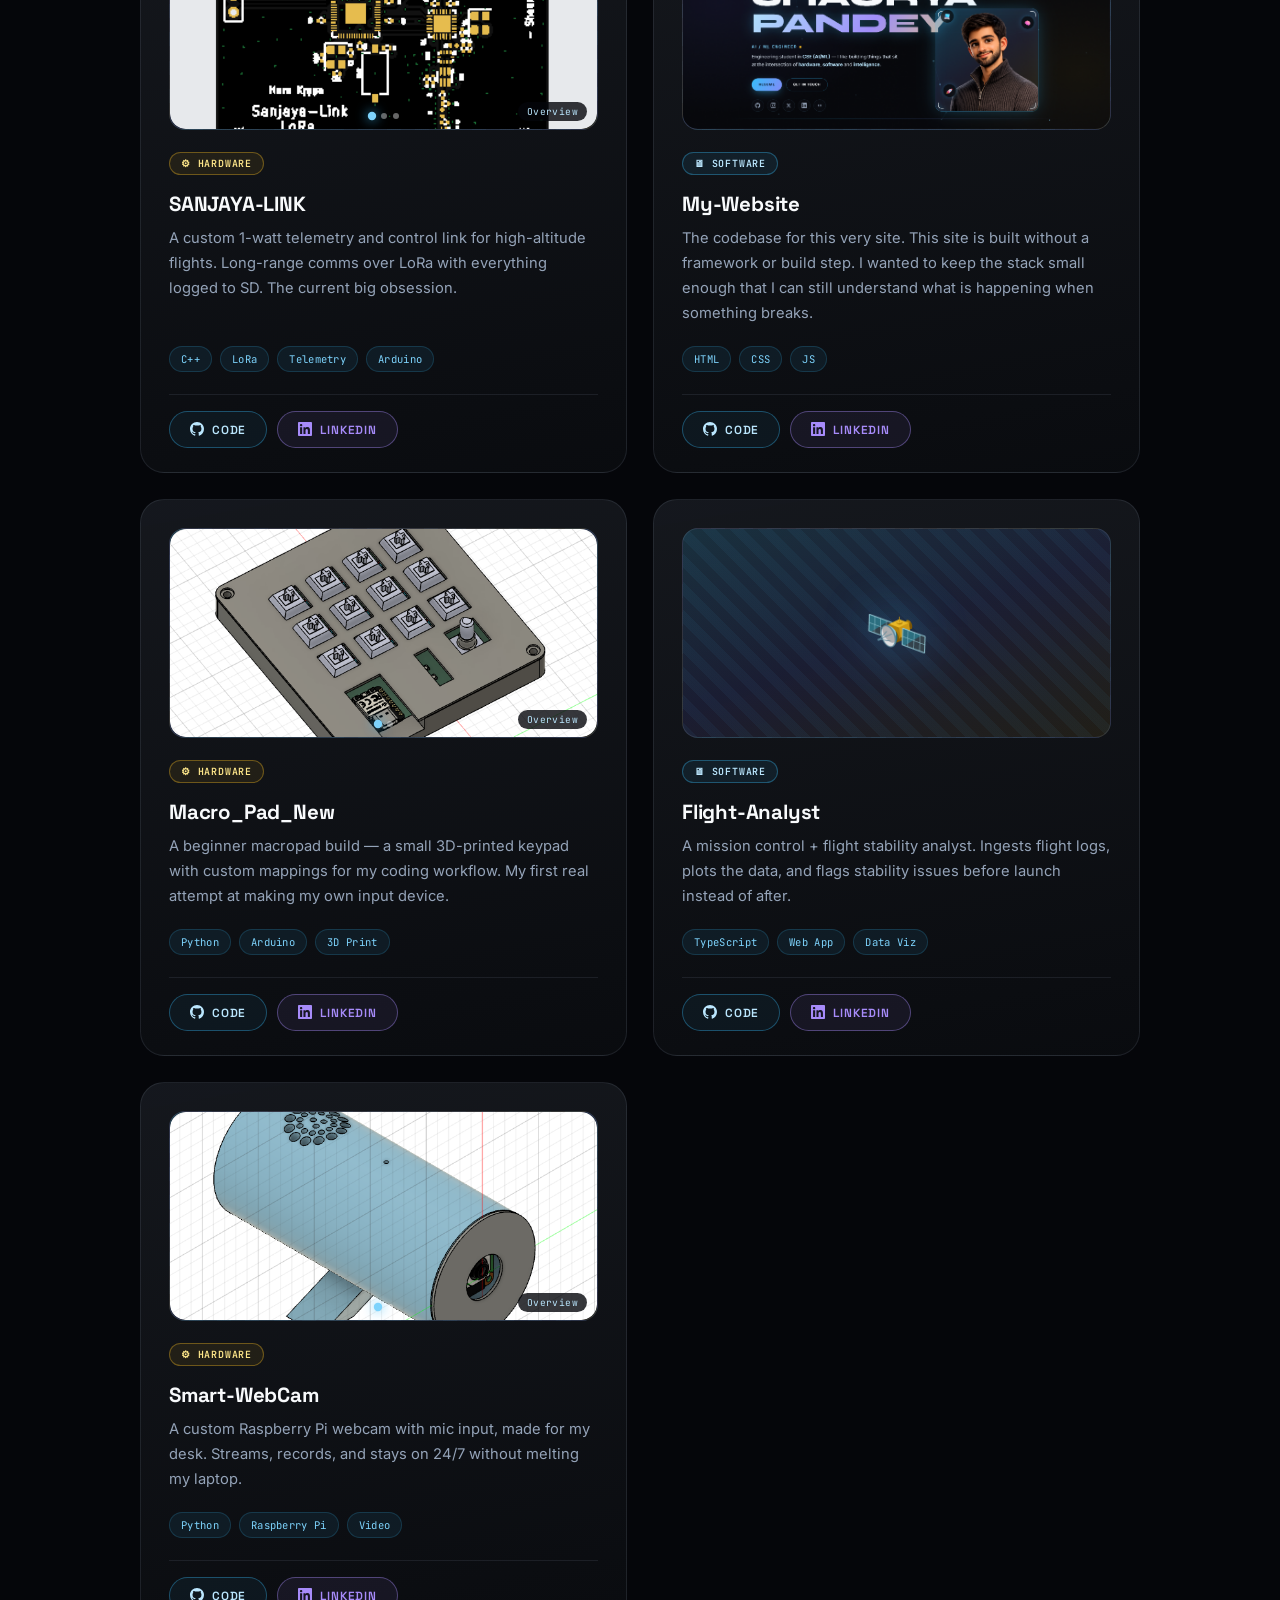
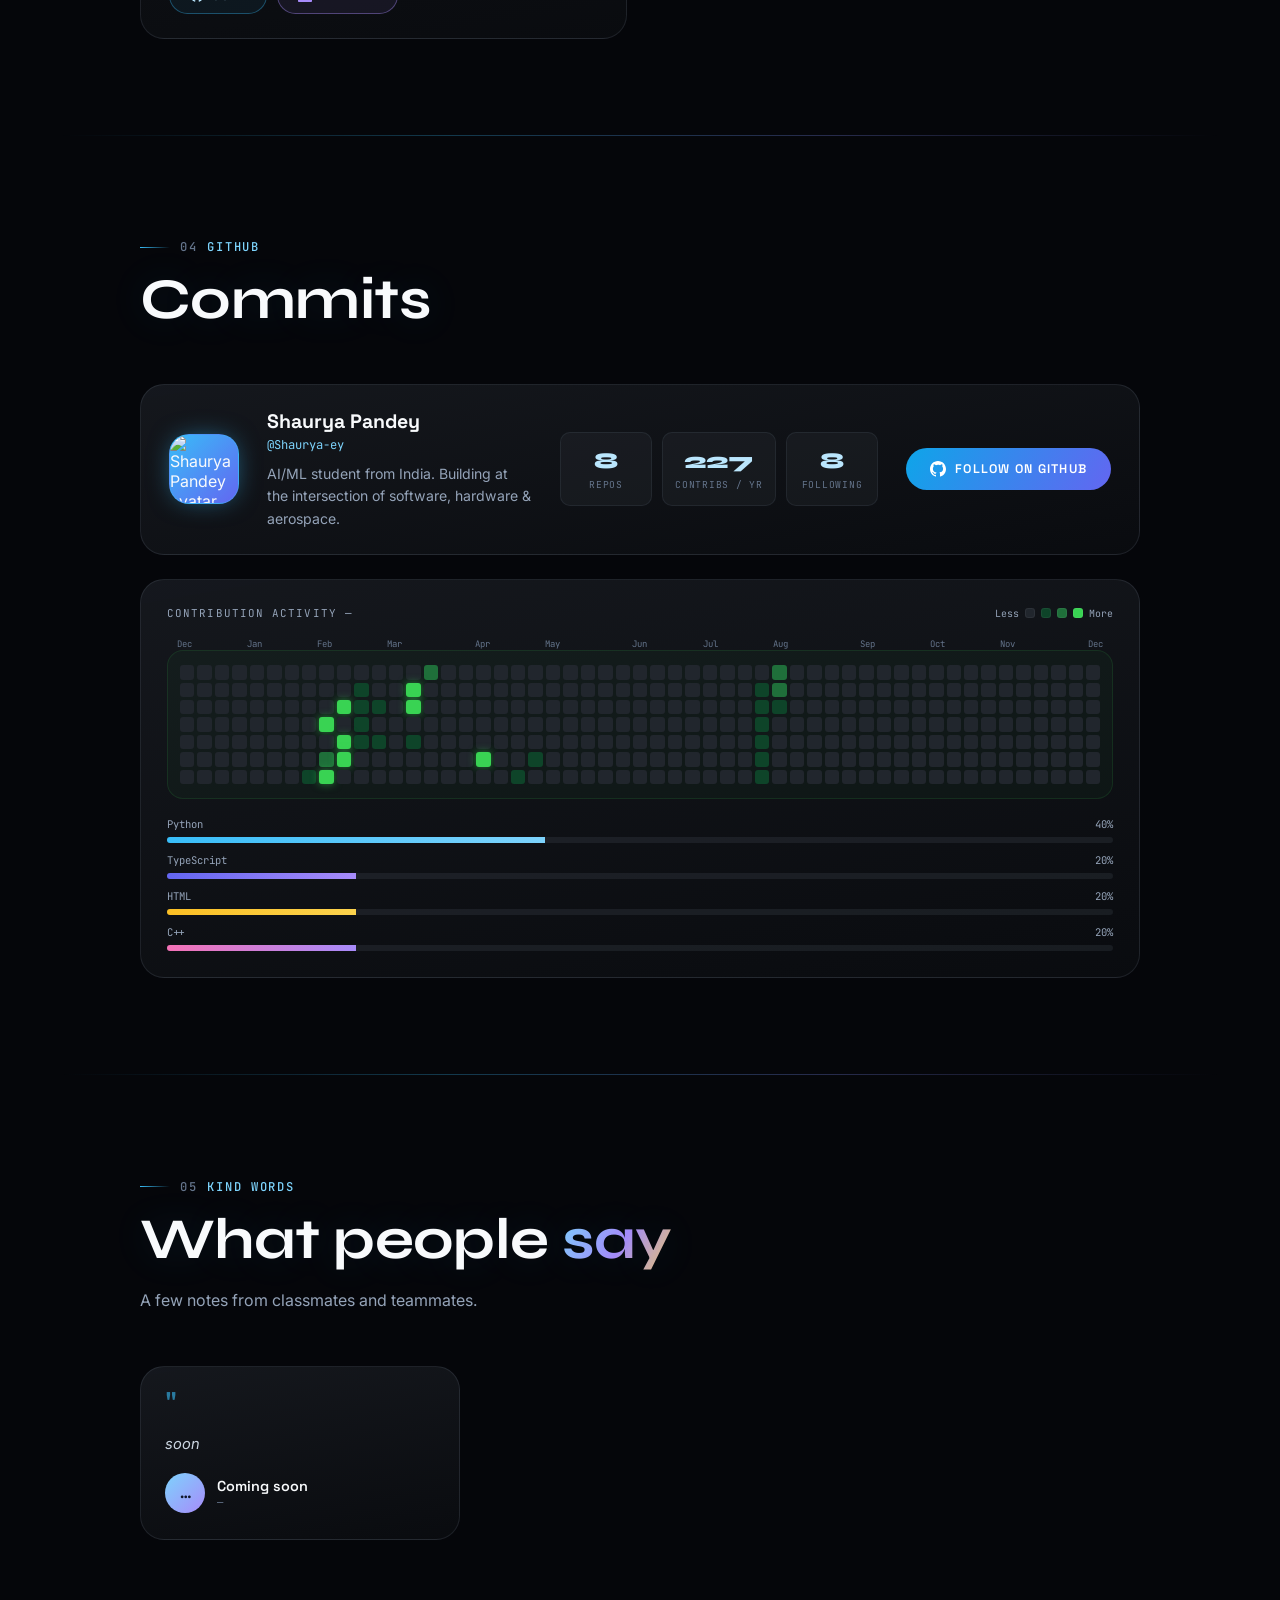
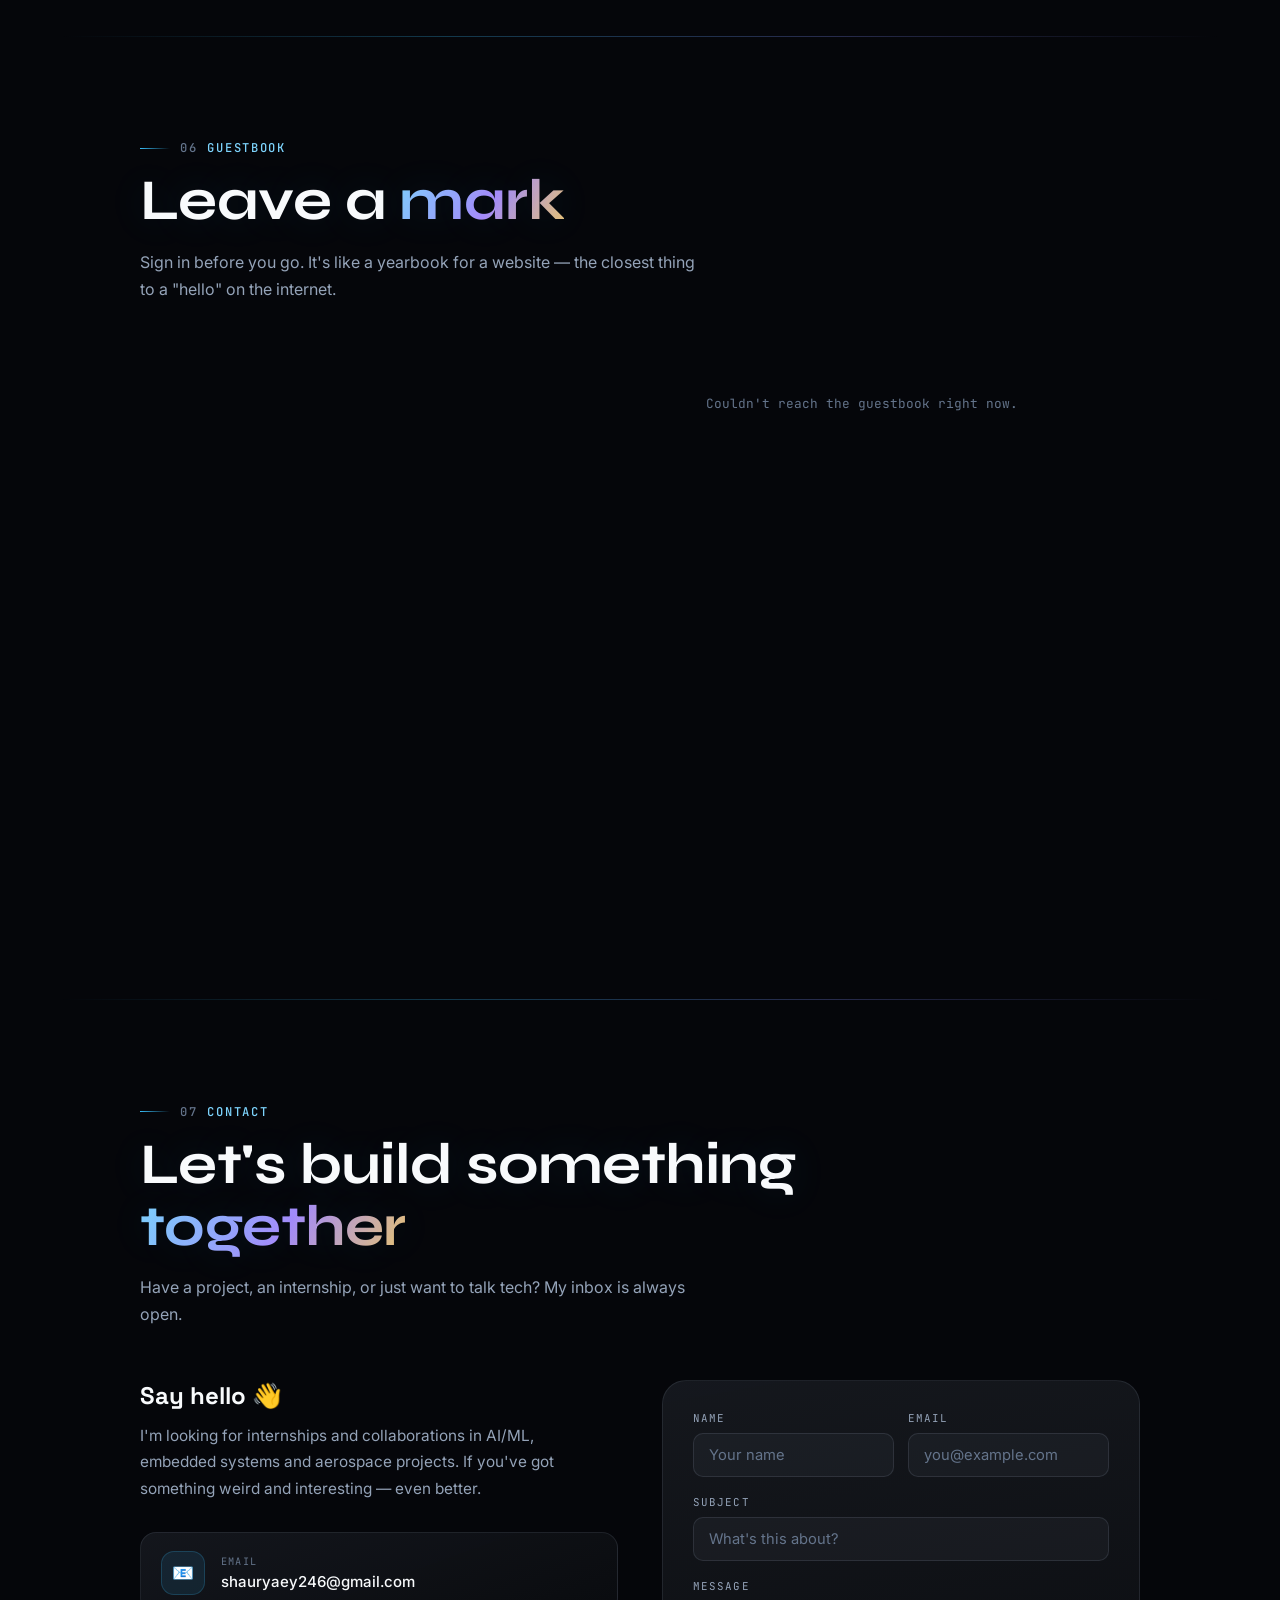
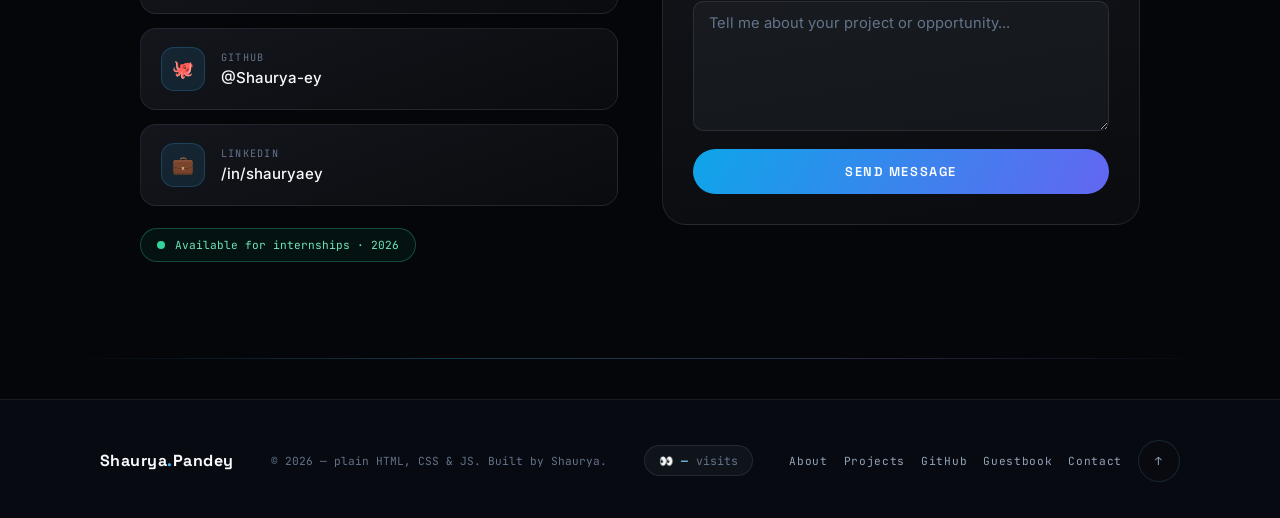
==== commit eb7d4f62: "Revert "Integrate GitHub GraphQL contribution API" This reverts commit e0078eb70c51dc59810ce67b627c4" ====
--- a/index.html
+++ b/index.html
@@ -438,15 +438,11 @@
                 </div>
                 <div class="gh-stats">
                     <div class="gh-stat"><span class="n" id="ghRepos">8</span><span class="l">Repos</span></div>
-                    <div class="gh-stat">
-                        <span class="n" id="ghContributions">—</span>
-                        <span class="l">Contribs / yr</span>
-                    </div>
+                    <div class="gh-stat"><span class="n">227</span><span class="l">Contribs / yr</span></div>
                     <div class="gh-stat"><span class="n" id="ghFollowing">8</span><span class="l">Following</span></div>
                 </div>
                 <a href="https://github.com/Shaurya-ey" target="_blank" rel="noopener" class="gh-follow">
-                    <svg viewBox="0 0 24 24" width="16" height="16" fill="currentColor"><path d="M12 0C5.37 0 0 5.373 0 12c0 5.303 3.438 9.8 8.207 11.387.6.113.793-.26.793-.577 0-.285-.01-1.04-.015-2.04-3.338.725-4.042-1.61-4.042-1.61-.546-1.387-1.333-1.756-1.333-1.756-1.089-.745.083-.729.083-.729 1.205.084 1.84 1.238 1.84 1.238 1.07 1.834 2.807 1.304 3.492.997.108-.775.42-1.305.763-1.605-2.665-.305-5.467-1.334-5.467-5.93 0-1.31.469-2<|fim_middle|>
-
+                    <svg viewBox="0 0 24 24" width="16" height="16" fill="currentColor"><path d="M12 0C5.37 0 0 5.373 0 12c0 5.303 3.438 9.8 8.207 11.387.6.113.793-.26.793-.577 0-.285-.01-1.04-.015-2.04-3.338.725-4.042-1.61-4.042-1.61-.546-1.387-1.333-1.756-1.333-1.756-1.089-.745.083-.729.083-.729 1.205.084 1.84 1.238 1.84 1.238 1.07 1.834 2.807 1.304 3.492.997.108-.775.42-1.305.763-1.605-2.665-.305-5.467-1.334-5.467-5.93 0-1.31.469-2.381 1.236-3.221-.124-.303-.535-1.523.117-3.176 0 0 1.008-.322 3.301 1.23a11.5 11.5 0 013.003-.404c1.02.005 2.047.138 3.006.404 2.291-1.552 3.297-1.23 3.297-1.23.653 1.653.242 2.873.118 3.176.77.84 1.235 1.911 1.235 3.221 0 4.609-2.807 5.624-5.479 5.921.43.372.823 1.102.823 2.222 0 1.604-.015 2.896-.015 3.286 0 .319.192.694.801.576C20.565 21.796 24 17.298 24 12c0-6.627-5.373-12-12-12z"/></svg>
                     Follow on GitHub
                 </a>
             </div>
@@ -457,15 +453,7 @@
                     <span class="gh-legend">Less <span class="sw s0"></span><span class="sw s1"></span><span class="sw s2"></span><span class="sw s3"></span> More</span>
                 </div>
                 <div class="gh-month-labels" id="ghMonths"></div>
-                <div class="contrib-graph" id="contribGraph">
-                    <p
-                        id="ghStatus"
-                        class="gh-status"
-                        aria-live="polite"
-                    >
-                        Loading GitHub activity...
-                    </p>
-                </div>
+                <div class="contrib-graph" id="contribGraph"></div>
                 <div class="gh-lang">
                     <div class="gh-lang-head"><span>Python</span><span>40%</span></div>
                     <div class="lang-bar"><span style="width:40%; background:linear-gradient(90deg,#38bdf8,#7dd3fc);"></span></div>
@@ -906,104 +894,86 @@
 
 
 
-
-async function loadGitHubContributions() {
-  const graph = document.getElementById("contribGraph");
-  const monthsEl = document.getElementById("ghMonths");
-  const totalEl = document.getElementById("ghContributions");
-  const statusEl = document.getElementById("ghStatus");
-
-  if (!graph || !monthsEl) return;
-
-  try {
-    const response = await fetch("/api/github-contributions");
-
-    if (!response.ok) {
-      throw new Error("GitHub API request failed");
+const graph = document.getElementById('contribGraph');
+const monthsEl = document.getElementById('ghMonths');
+const WEEKS = 53;
+const DAYS = 7;
+const monthsShort = ['Jan','Feb','Mar','Apr','May','Jun','Jul','Aug','Sep','Oct','Nov','Dec'];
+
+
+const REAL_DATA = {"2025-08-03":0,"2025-08-10":0,"2025-08-17":0,"2025-08-24":0,"2025-08-31":0,"2025-09-07":0,"2025-09-14":0,"2025-09-21":0,"2025-09-28":0,"2025-10-05":0,"2025-10-12":0,"2025-10-19":0,"2025-10-26":0,"2025-11-02":0,"2025-11-09":0,"2025-11-16":0,"2025-11-23":0,"2025-11-30":0,"2025-12-07":0,"2025-12-14":0,"2025-12-21":0,"2025-12-28":0,"2026-01-04":0,"2026-01-11":0,"2026-01-18":0,"2026-01-25":0,"2026-02-01":0,"2026-02-08":0,"2026-02-15":0,"2026-02-22":0,"2026-03-01":0,"2026-03-08":0,"2026-03-15":2,"2026-03-22":0,"2026-03-29":0,"2026-04-05":0,"2026-04-12":0,"2026-04-19":0,"2026-04-26":0,"2026-05-03":0,"2026-05-10":0,"2026-05-17":0,"2026-05-24":0,"2026-05-31":0,"2026-06-07":0,"2026-06-14":0,"2026-06-21":0,"2026-06-28":0,"2026-07-05":0,"2026-07-12":0,"2026-07-19":0,"2026-07-26":0,"2026-08-02":2,"2025-08-04":0,"2025-08-11":0,"2025-08-18":0,"2025-08-25":0,"2025-09-01":0,"2025-09-08":0,"2025-09-15":0,"2025-09-22":0,"2025-09-29":0,"2025-10-06":0,"2025-10-13":0,"2025-10-20":0,"2025-10-27":0,"2025-11-03":0,"2025-11-10":0,"2025-11-17":0,"2025-11-24":0,"2025-12-01":0,"2025-12-08":0,"2025-12-15":0,"2025-12-22":0,"2025-12-29":0,"2026-01-05":0,"2026-01-12":0,"2026-01-19":0,"2026-01-26":0,"2026-02-02":0,"2026-02-09":0,"2026-02-16":1,"2026-02-23":0,"2026-03-02":0,"2026-03-09":4,"2026-03-16":0,"2026-03-23":0,"2026-03-30":0,"2026-04-06":0,"2026-04-13":0,"2026-04-20":0,"2026-04-27":0,"2026-05-04":0,"2026-05-11":0,"2026-05-18":0,"2026-05-25":0,"2026-06-01":0,"2026-06-08":0,"2026-06-15":0,"2026-06-22":0,"2026-06-29":0,"2026-07-06":0,"2026-07-13":0,"2026-07-20":0,"2026-07-27":1,"2026-08-03":2,"2025-08-05":0,"2025-08-12":0,"2025-08-19":0,"2025-08-26":0,"2025-09-02":0,"2025-09-09":0,"2025-09-16":0,"2025-09-23":0,"2025-09-30":0,"2025-10-07":0,"2025-10-14":0,"2025-10-21":0,"2025-10-28":0,"2025-11-04":0,"2025-11-11":0,"2025-11-18":0,"2025-11-25":0,"2025-12-02":0,"2025-12-09":0,"2025-12-16":0,"2025-12-23":0,"2025-12-30":0,"2026-01-06":0,"2026-01-13":0,"2026-01-20":0,"2026-01-27":0,"2026-02-03":0,"2026-02-10":4,"2026-02-17":1,"2026-02-24":1,"2026-03-03":0,"2026-03-10":4,"2026-03-17":0,"2026-03-24":0,"2026-03-31":0,"2026-04-07":0,"2026-04-14":0,"2026-04-21":0,"2026-04-28":0,"2026-05-05":0,"2026-05-12":0,"2026-05-19":0,"2026-05-26":0,"2026-06-02":0,"2026-06-09":0,"2026-06-16":0,"2026-06-23":0,"2026-06-30":0,"2026-07-07":0,"2026-07-14":0,"2026-07-21":0,"2026-07-28":1,"2026-08-04":1,"2025-08-06":0,"2025-08-13":0,"2025-08-20":0,"2025-08-27":0,"2025-09-03":0,"2025-09-10":0,"2025-09-17":0,"2025-09-24":0,"2025-10-01":0,"2025-10-08":0,"2025-10-15":0,"2025-10-22":0,"2025-10-29":0,"2025-11-05":0,"2025-11-12":0,"2025-11-19":0,"2025-11-26":0,"2025-12-03":0,"2025-12-10":0,"2025-12-17":0,"2025-12-24":0,"2025-12-31":0,"2026-01-07":0,"2026-01-14":0,"2026-01-21":0,"2026-01-28":0,"2026-02-04":4,"2026-02-11":0,"2026-02-18":1,"2026-02-25":0,"2026-03-04":0,"2026-03-11":0,"2026-03-18":0,"2026-03-25":0,"2026-04-01":0,"2026-04-08":0,"2026-04-15":0,"2026-04-22":0,"2026-04-29":0,"2026-05-06":0,"2026-05-13":0,"2026-05-20":0,"2026-05-27":0,"2026-06-03":0,"2026-06-10":0,"2026-06-17":0,"2026-06-24":0,"2026-07-01":0,"2026-07-08":0,"2026-07-15":0,"2026-07-22":0,"2026-07-29":1,"2025-08-07":0,"2025-08-14":0,"2025-08-21":0,"2025-08-28":0,"2025-09-04":0,"2025-09-11":0,"2025-09-18":0,"2025-09-25":0,"2025-10-02":0,"2025-10-09":0,"2025-10-16":0,"2025-10-23":0,"2025-10-30":0,"2025-11-06":0,"2025-11-13":0,"2025-11-20":0,"2025-11-27":0,"2025-12-04":0,"2025-12-11":0,"2025-12-18":0,"2025-12-25":0,"2026-01-01":0,"2026-01-08":0,"2026-01-15":0,"2026-01-22":0,"2026-01-29":0,"2026-02-05":0,"2026-02-12":4,"2026-02-19":1,"2026-02-26":1,"2026-03-05":0,"2026-03-12":1,"2026-03-19":0,"2026-03-26":0,"2026-04-02":0,"2026-04-09":0,"2026-04-16":0,"2026-04-23":0,"2026-04-30":0,"2026-05-07":0,"2026-05-14":0,"2026-05-21":0,"2026-05-28":0,"2026-06-04":0,"2026-06-11":0,"2026-06-18":0,"2026-06-25":0,"2026-07-02":0,"2026-07-09":0,"2026-07-16":0,"2026-07-23":0,"2026-07-30":1,"2025-08-08":0,"2025-08-15":0,"2025-08-22":0,"2025-08-29":0,"2025-09-05":0,"2025-09-12":0,"2025-09-19":0,"2025-09-26":0,"2025-10-03":0,"2025-10-10":0,"2025-10-17":0,"2025-10-24":0,"2025-10-31":0,"2025-11-07":0,"2025-11-14":0,"2025-11-21":0,"2025-11-28":0,"2025-12-05":0,"2025-12-12":0,"2025-12-19":0,"2025-12-26":0,"2026-01-02":0,"2026-01-09":0,"2026-01-16":0,"2026-01-23":0,"2026-01-30":0,"2026-02-06":2,"2026-02-13":4,"2026-02-20":0,"2026-02-27":0,"2026-03-06":0,"2026-03-13":0,"2026-03-20":0,"2026-03-27":0,"2026-04-03":0,"2026-04-10":4,"2026-04-17":0,"2026-04-24":0,"2026-05-01":1,"2026-05-08":0,"2026-05-15":0,"2026-05-22":0,"2026-05-29":0,"2026-06-05":0,"2026-06-12":0,"2026-06-19":0,"2026-06-26":0,"2026-07-03":0,"2026-07-10":0,"2026-07-17":0,"2026-07-24":0,"2026-07-31":1,"2025-08-09":0,"2025-08-16":0,"2025-08-23":0,"2025-08-30":0,"2025-09-06":0,"2025-09-13":0,"2025-09-20":0,"2025-09-27":0,"2025-10-04":0,"2025-10-11":0,"2025-10-18":0,"2025-10-25":0,"2025-11-01":0,"2025-11-08":0,"2025-11-15":0,"2025-11-22":0,"2025-11-29":0,"2025-12-06":0,"2025-12-13":0,"2025-12-20":0,"2025-12-27":0,"2026-01-03":0,"2026-01-10":0,"2026-01-17":0,"2026-01-24":0,"2026-01-31":1,"2026-02-07":4,"2026-02-14":0,"2026-02-21":0,"2026-02-28":0,"2026-03-07":0,"2026-03-14":0,"2026-03-21":0,"2026-03-28":0,"2026-04-04":0,"2026-04-11":0,"2026-04-18":0,"2026-04-25":1,"2026-05-02":0,"2026-05-09":0,"2026-05-16":0,"2026-05-23":0,"2026-05-30":0,"2026-06-06":0,"2026-06-13":0,"2026-06-20":0,"2026-06-27":0,"2026-07-04":0,"2026-07-11":0,"2026-07-18":0,"2026-07-25":0,"2026-08-01":1};
+
+
+function iso(d){ return d.toISOString().slice(0,10); }
+const nowUtc = Date.UTC(
+    new Date().getUTCFullYear(), new Date().getUTCMonth(), new Date().getUTCDate()
+);
+const cells = [];
+for(let i=370; i>=0; i--) cells.push(new Date(nowUtc - i*86400000));
+
+const real = {};
+cells.forEach(c => { const l = REAL_DATA[iso(c)]; real[iso(c)] = l !== undefined ? l : 0; });
+
+
+const dayIdx = Math.floor(nowUtc/86400000);               
+const sundayIdx = dayIdx - (((dayIdx - 3) % 7) + 7) % 7;  
+const firstColSunday = sundayIdx - 52*7;                  
+
+const grid = Array.from({length: 7}, () => []);
+function paintGrid(){
+    cells.forEach(c => {
+        const di = Math.floor(c.getTime()/86400000);
+        const col = Math.floor((di - firstColSunday)/7);
+        const dow = (di - firstColSunday)%7;
+        if(col >= 0 && col < WEEKS) grid[dow][col] = real[iso(c)];
+    });
+}
+function renderGraph(){
+    let frag = '';
+    
+    
+    for(let d=0; d<DAYS; d++){
+        for(let w=0; w<WEEKS; w++){
+            const v = grid[d][w];
+            frag += `<span class="day" data-l="${v !== undefined ? v : 0}"></span>`;
+        }
     }
-
-    const data = await response.json();
-
-    const weeks = data.weeks || [];
-
-    if (!weeks.length) {
-      throw new Error("No contribution data received");
-    }
-
-    // Update yearly contribution count
-    if (totalEl) {
-      totalEl.textContent =
-        data.totalContributions.toLocaleString();
-    }
-
-    // Render month labels
-    monthsEl.innerHTML = "";
-
-    const monthLabels = [];
-
-    weeks.forEach((week, index) => {
-      const firstDay = new Date(
-        week.contributionDays[0].date + "T00:00:00Z"
-      );
-
-      const showMonth = firstDay.getUTCDate() <= 7;
-
-      const label = document.createElement("span");
-
-      label.textContent = showMonth
-        ? firstDay.toLocaleDateString("en-US", {
-            month: "short",
-            timeZone: "UTC"
-          })
-        : "";
-
-      label.style.gridColumn = String(index + 1);
-
-      monthLabels.push(label);
-    });
-
-    monthLabels.forEach(label => {
-      monthsEl.appendChild(label);
-    });
-
-    // Render contribution squares
-    graph.innerHTML = "";
-
-    weeks.forEach(week => {
-      week.contributionDays.forEach(day => {
-        const cell = document.createElement("span");
-
-        cell.className = "day";
-
-        cell.style.backgroundColor = day.color;
-
-        cell.dataset.level = day.contributionCount;
-
-        cell.title =
-          `${day.contributionCount} contributions on ${day.date}`;
-
-        cell.setAttribute("aria-label", cell.title);
-
-        graph.appendChild(cell);
-      });
-    });
-
-    if (statusEl) {
-      statusEl.textContent =
-        `Last 12 months · ${data.totalContributions.toLocaleString()} contributions`;
-    }
-
-  } catch (error) {
-    console.error("Contribution graph error:", error);
-
-    if (statusEl) {
-      statusEl.textContent =
-        "Unable to load GitHub activity. Please try again later.";
-    }
-  }
-}
-
-loadGitHubContributions();
+    graph.innerHTML = frag;
+}
+paintGrid();
+renderGraph();
+
+
+let mfrag = '';
+for(let w=0; w<WEEKS; w++){
+    const first = new Date((firstColSunday + w*7) * 86400000);
+    mfrag += `<span>${first.getUTCDate() <= 7 ? monthsShort[first.getUTCMonth()] : ''}</span>`;
+}
+monthsEl.innerHTML = mfrag;
+
+
+fetch('https://api.github.com/users/Shaurya-ey/events/public?per_page=100')
+    .then(r => r.ok ? r.json() : Promise.reject())
+    .then(events => {
+        const counts = {};
+        events.forEach(e => {
+            if(e.type !== 'PushEvent' || !e.created_at) return;
+            const key = e.created_at.slice(0, 10);
+            counts[key] = (counts[key] || 0) + 1;
+        });
+        let changed = false;
+        Object.keys(counts).forEach(key => {
+            const n = counts[key];
+            const lvl = n >= 4 ? 4 : n >= 2 ? 3 : 2;
+            if(real[key] !== undefined && real[key] < lvl){ real[key] = lvl; changed = true; }
+        });
+        if(changed){
+            grid.forEach(row => row.length = 0);
+            paintGrid();
+            renderGraph();
+        }
+    })
+    .catch(() => undefined);
 
 
 
--- a/style.css
+++ b/style.css
@@ -1162,70 +1162,208 @@
 
     
 
-    
-    
-
-    .gh-month-labels {
-        display: grid;
-        grid-auto-flow: column;
-        grid-auto-columns: 13px;
-        grid-template-rows: 1fr;
-        gap: 4px;
-        width: max-content;
-        min-width: 100%;
-        margin-bottom: 8px;
-        font-size: 10px;
-        color: var(--text-muted, #94a3b8);
-    }
-
-    .contrib-graph {
-        display: grid;
-        grid-auto-flow: column;
-        grid-template-rows: repeat(7, 1fr);
-        grid-auto-columns: 13px;
-        gap: 4px;
-        width: max-content;
-        min-width: 100%;
-        overflow: visible;
-    }
-
-    .contrib-graph .day {
-        width: 13px;
-        height: 13px;
-        border-radius: 3px;
-        background-color: #161b22;
-        transition: transform 0.15s ease;
-        cursor: pointer;
-    }
-
-    .contrib-graph .day:hover {
-        transform: scale(1.3);
-     outline: 1px solid rgba(255,255,255,0.5);
-    }
-
-    .gh-status {
-        margin-top: 14px;
-        font-size: 12px;
-        color: var(--text-muted, #94a3b8);
-    }
-
-    .gh-card {
-        overflow-x: auto;
-    }
-
-    @media (max-width: 600px) {
-    .contrib-graph,
-    .gh-month-labels {
-        grid-auto-columns: 10px;
-        gap: 3px;
-    }
-
-    .contrib-graph .day {
-        width: 10px;
-        height: 10px;
-    }
-}
-
+    .github-body{
+        display:flex;
+        flex-direction:column;
+        gap:24px;
+    }
+    .gh-card{
+        border-radius:24px;
+        background:linear-gradient(170deg, rgba(23,26,32,.9), rgba(10,12,16,.95));
+        border:1px solid rgba(148,163,184,.14);
+        padding:26px;
+    }
+    .gh-profile-card{
+        border-radius:24px;
+        background:linear-gradient(170deg, rgba(23,26,32,.9), rgba(10,12,16,.95));
+        border:1px solid rgba(148,163,184,.14);
+        padding:24px 28px;
+        display:flex;
+        align-items:center;
+        gap:28px;
+        flex-wrap:wrap;
+    }
+    .gh-avatar{
+        width:70px;
+        height:70px;
+        border-radius:20px;
+        overflow:hidden;
+        border:1px solid rgba(56,189,248,.35);
+        box-shadow:0 0 26px -6px rgba(56,189,248,.6);
+        flex-shrink:0;
+        background:linear-gradient(135deg, #38bdf8, #6366f1);
+    }
+    .gh-avatar img{
+        width:100%;
+        height:100%;
+        object-fit:cover;
+        display:block;
+    }
+    .gh-info{
+        flex:1 1 240px;
+        min-width:200px;
+    }
+    .gh-name{
+        font-family:'Space Grotesk', sans-serif;
+        font-weight:700;
+        font-size:1.22rem;
+        color:#f8fafc;
+    }
+    .gh-handle{
+        font-family:'JetBrains Mono', monospace;
+        font-size:.76rem;
+        color:#7dd3fc;
+        margin-top:3px;
+    }
+    .gh-bio{
+        color:#94a3b8;
+        font-size:.88rem;
+        line-height:1.6;
+        margin:10px 0 0;
+    }
+    .gh-stats{
+        display:grid;
+        grid-template-columns:repeat(3, minmax(92px, auto));
+        gap:10px;
+        margin-left:auto;
+    }
+    .gh-stat{
+        text-align:center;
+        padding:14px 12px;
+        border-radius:10px;
+        background:rgba(148,163,184,.06);
+        border:1px solid rgba(148,163,184,.1);
+    }
+    .gh-stat .n{
+        font-family:'Syne', sans-serif;
+        font-weight:800;
+        font-size:1.4rem;
+        color:#bae6fd;
+    }
+    .gh-stat .l{
+        display:block;
+        margin-top:4px;
+        font-family:'JetBrains Mono', monospace;
+        font-size:.6rem;
+        letter-spacing:.08em;
+        text-transform:uppercase;
+        color:#64748b;
+    }
+    .gh-follow{
+        flex-shrink:0;
+        padding:13px 24px;
+        border-radius:999px;
+        background:linear-gradient(120deg, #0ea5e9, #6366f1);
+        color:#fff;
+        font-family:'Space Grotesk', sans-serif;
+        font-weight:600;
+        font-size:.78rem;
+        letter-spacing:.1em;
+        text-transform:uppercase;
+        text-decoration:none;
+        display:flex;
+        align-items:center;
+        justify-content:center;
+        gap:9px;
+        transition:transform .3s ease, box-shadow .3s ease;
+    }
+    .gh-follow:hover{
+        transform:translateY(-2px);
+        box-shadow:0 14px 34px -10px rgba(56,189,248,.6);
+    }
+
+    .gh-activity{
+        display:flex;
+        flex-direction:column;
+    }
+    .gh-chart-label{
+        display:flex;
+        justify-content:space-between;
+        align-items:center;
+        margin-bottom:10px;
+    }
+    .gh-chart-label .mono{
+        font-family:'JetBrains Mono', monospace;
+        font-size:.68rem;
+        letter-spacing:.1em;
+        text-transform:uppercase;
+        color:#94a3b8;
+    }
+    .gh-legend{
+        display:flex;
+        align-items:center;
+        gap:6px;
+        font-family:'JetBrains Mono', monospace;
+        font-size:.62rem;
+        color:#94a3b8;
+    }
+    .gh-legend .sw{
+        width:10px; height:10px; border-radius:3px;
+        box-shadow:inset 0 0 0 1px rgba(255,255,255,.05);
+    }
+    
+    .gh-legend .sw.s0{ background:#21262d; }
+    .gh-legend .sw.s1{ background:#0e4429; }
+    .gh-legend .sw.s2{ background:#1f6f3a; }
+    .gh-legend .sw.s3{ background:#39d353; }
+    .contrib-graph{
+        display:grid;
+        grid-template-columns:repeat(53, 1fr);
+        gap:3px;
+        background:rgba(57,211,83,.035);
+        border:1px solid rgba(57,211,83,.12);
+        border-radius:16px;
+        padding:14px 12px;
+        flex:1;
+    }
+    .day{
+        aspect-ratio:1;
+        border-radius:3px;
+        background:#21262d;
+        transition:transform .2s ease, box-shadow .2s ease, background .2s ease;
+    }
+    .day[data-l="1"]{ background:#0e4429; }
+    .day[data-l="2"]{ background:#1f6f3a; }
+    .day[data-l="3"]{ background:#26a641; }
+    .day[data-l="4"]{ background:#39d353; box-shadow:0 0 9px rgba(57,211,83,.55); }
+    .day:hover{
+        transform:scale(1.55);
+        background:#39d353 !important;
+        box-shadow:0 0 12px rgba(57,211,83,.95);
+        z-index:2;
+    }
+    .gh-month-labels{
+        display:grid;
+        grid-template-columns:repeat(53, 1fr);
+        gap:2.5px;
+        padding:8px 10px 0;
+    }
+    .gh-month-labels span{
+        font-family:'JetBrains Mono', monospace;
+        font-size:.56rem;
+        color:#64748b;
+    }
+    .gh-lang{
+        margin-top:18px;
+    }
+    .gh-lang-head{
+        display:flex;
+        justify-content:space-between;
+        font-family:'JetBrains Mono', monospace;
+        font-size:.66rem;
+        color:#94a3b8;
+        margin-bottom:6px;
+    }
+    .lang-bar{
+        height:6px;
+        border-radius:999px;
+        background:rgba(148,163,184,.1);
+        overflow:hidden;
+    }
+    .lang-bar span{
+        display:block;
+        height:100%;
+    }
 
     
     .quotes-grid{
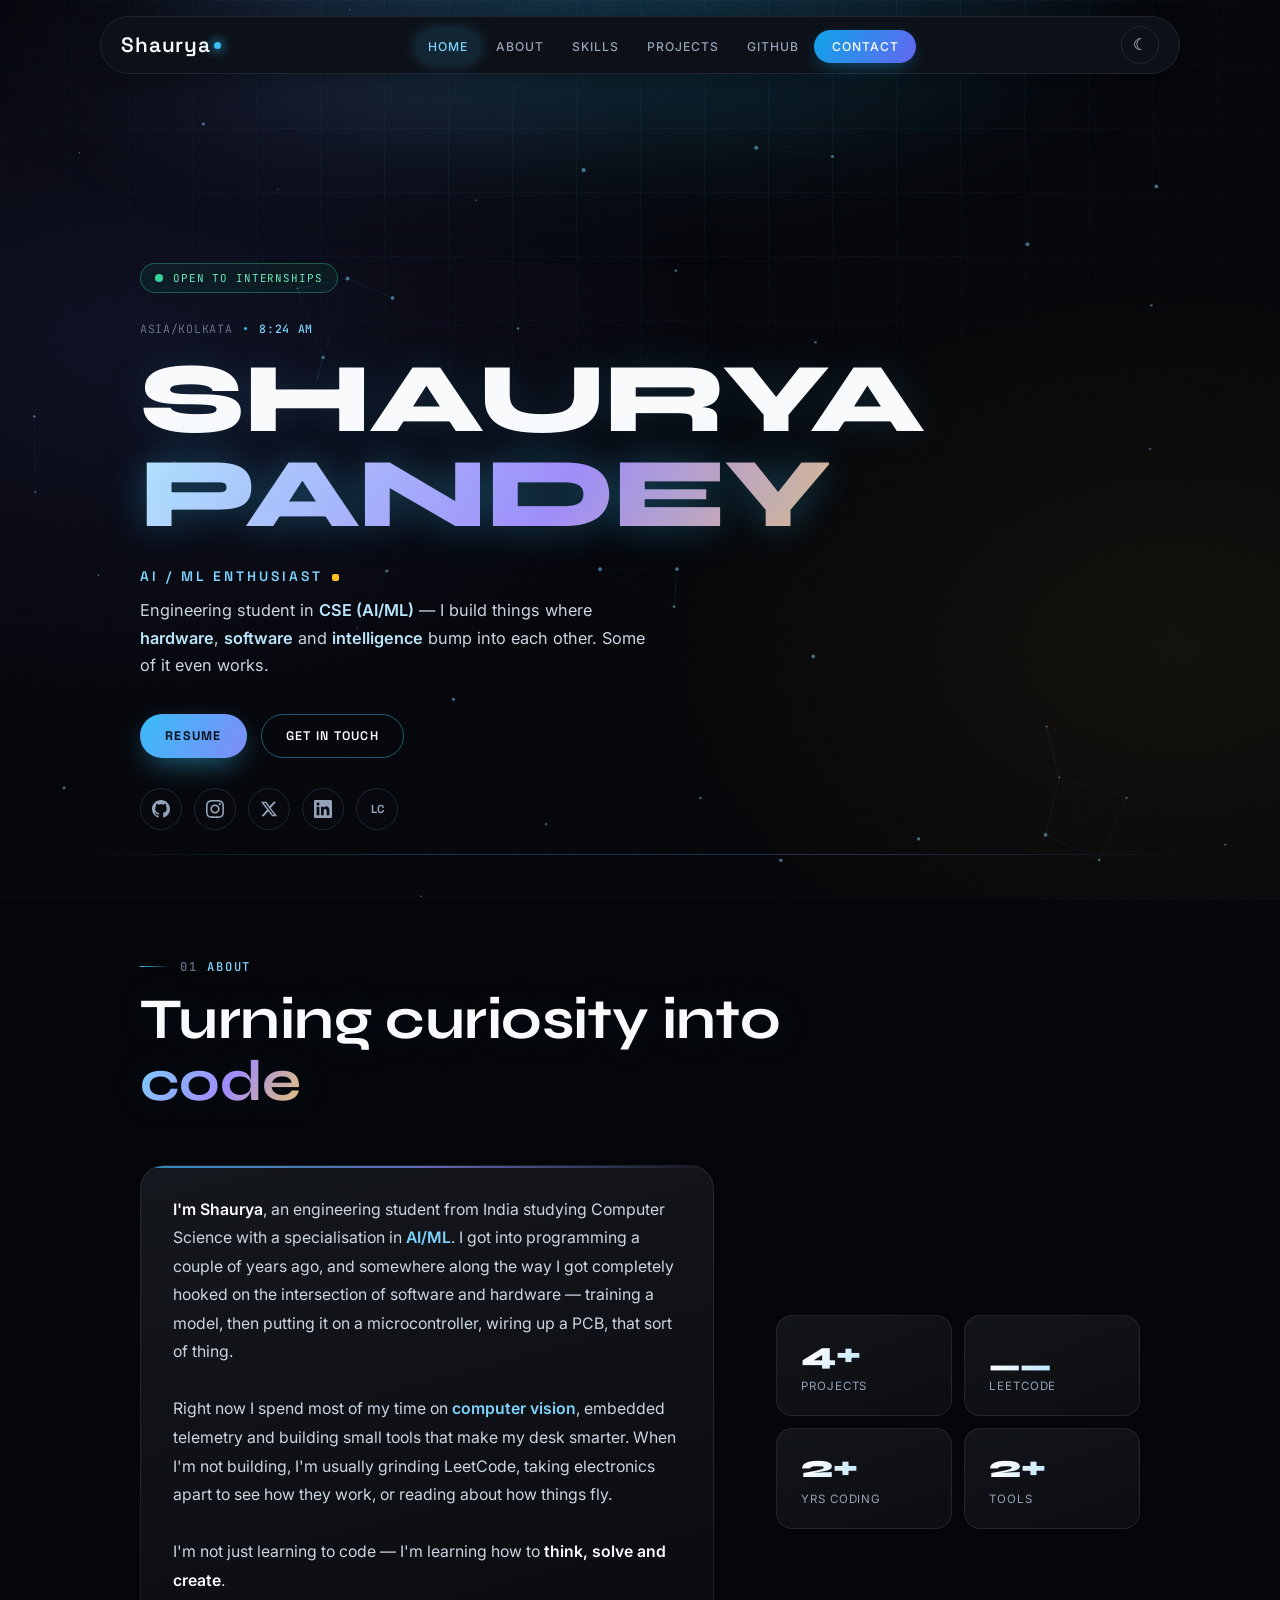
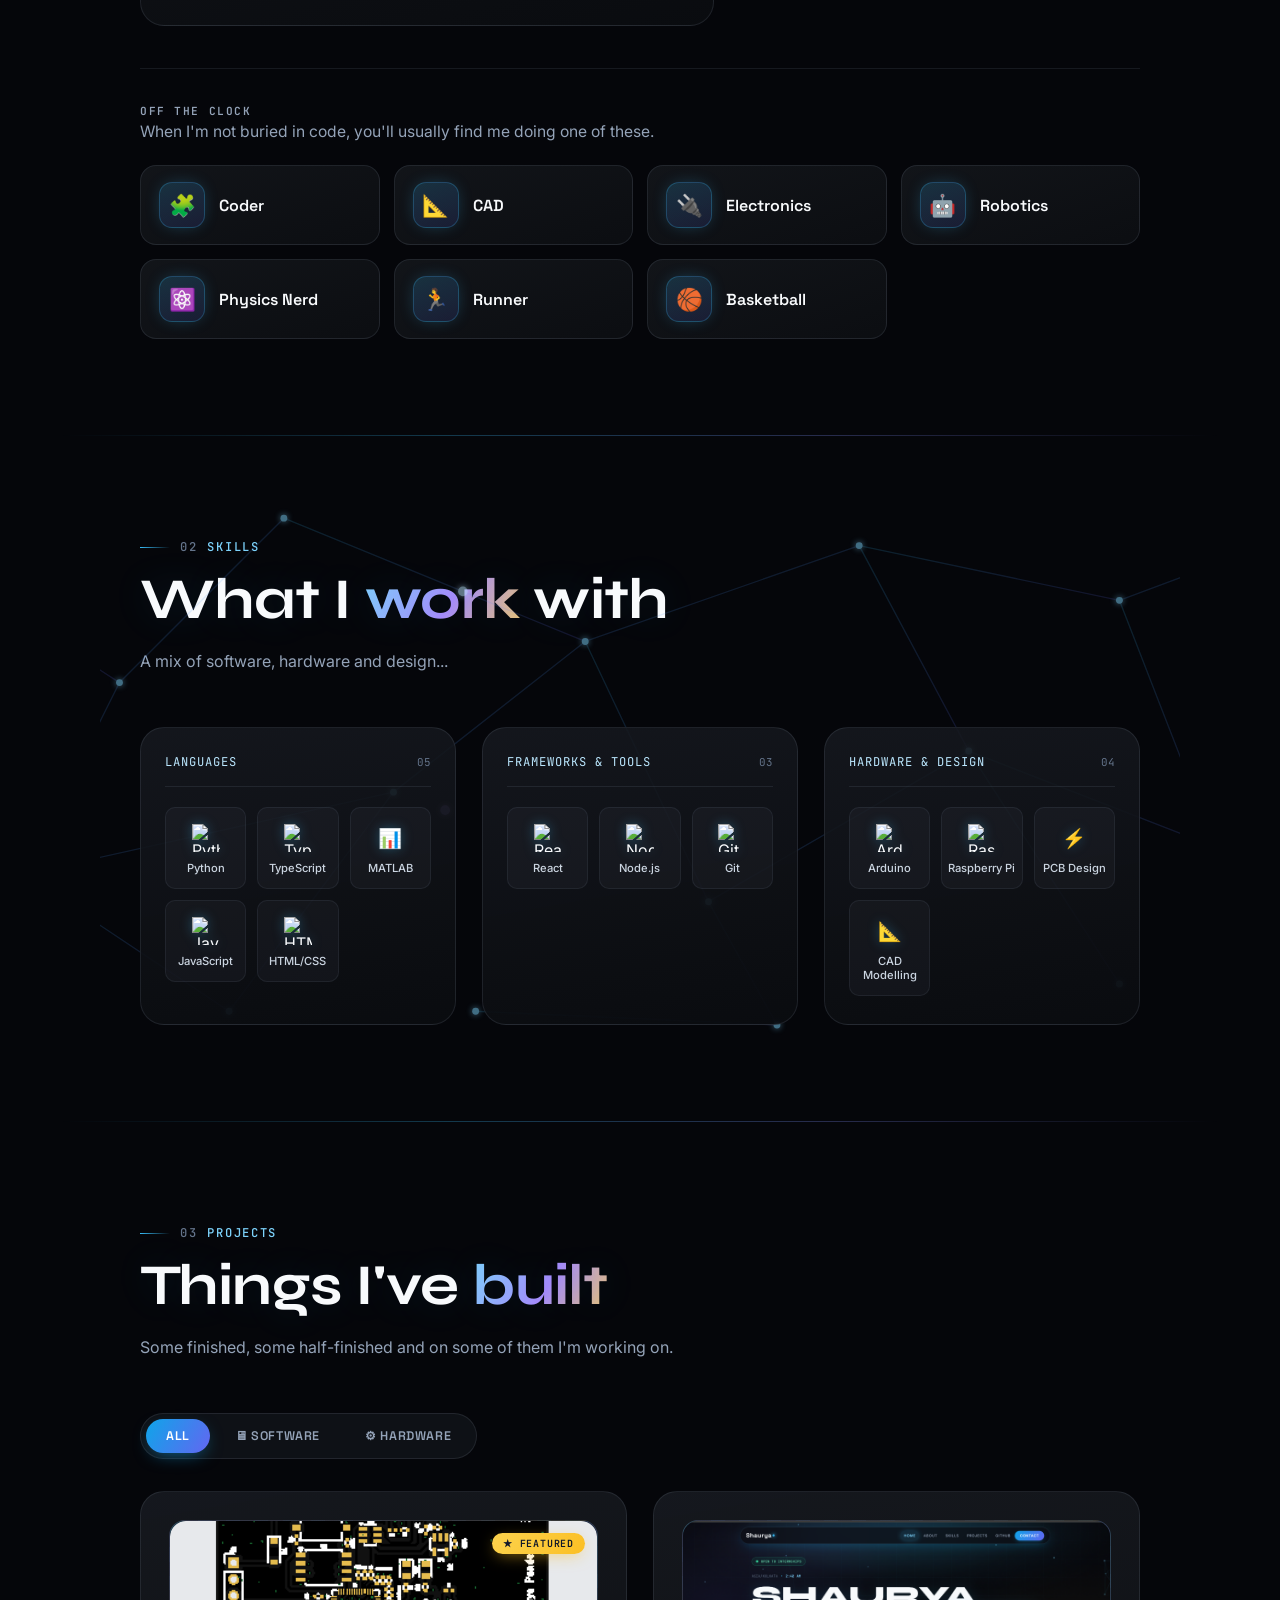
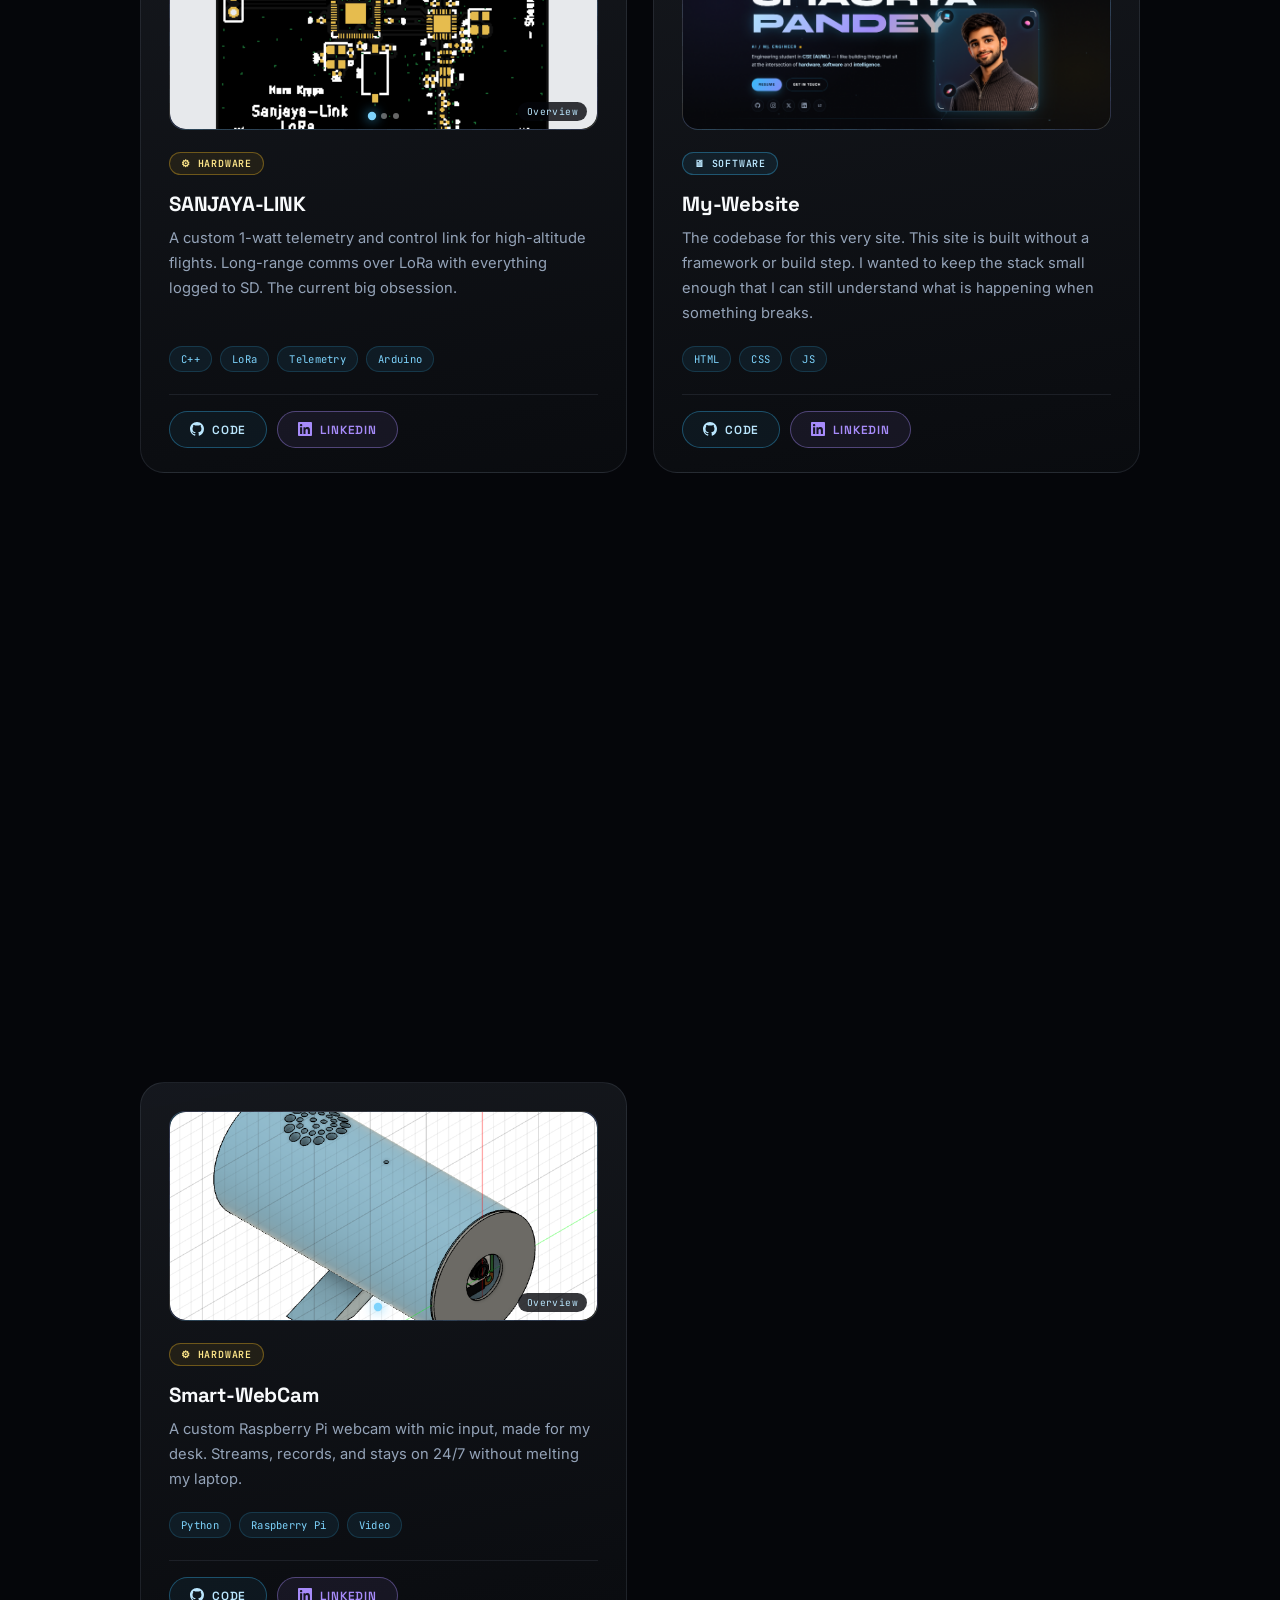
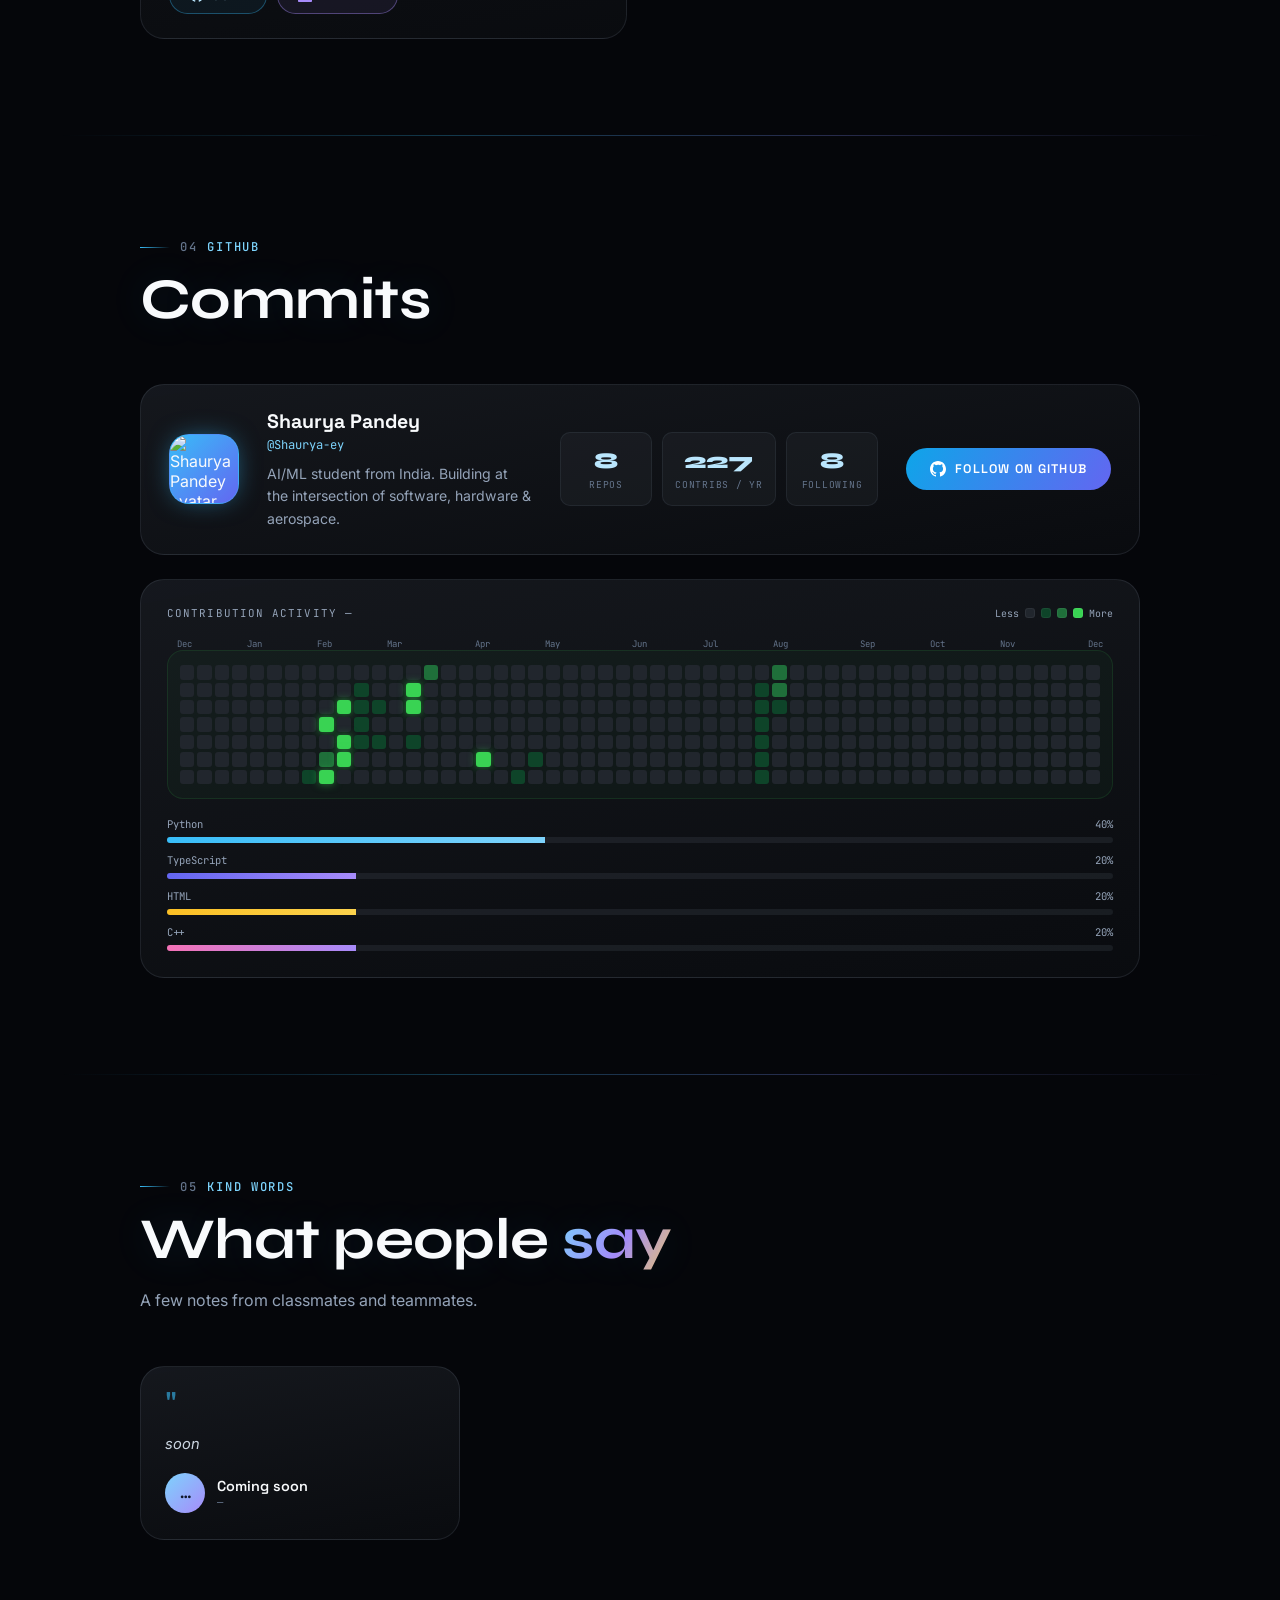
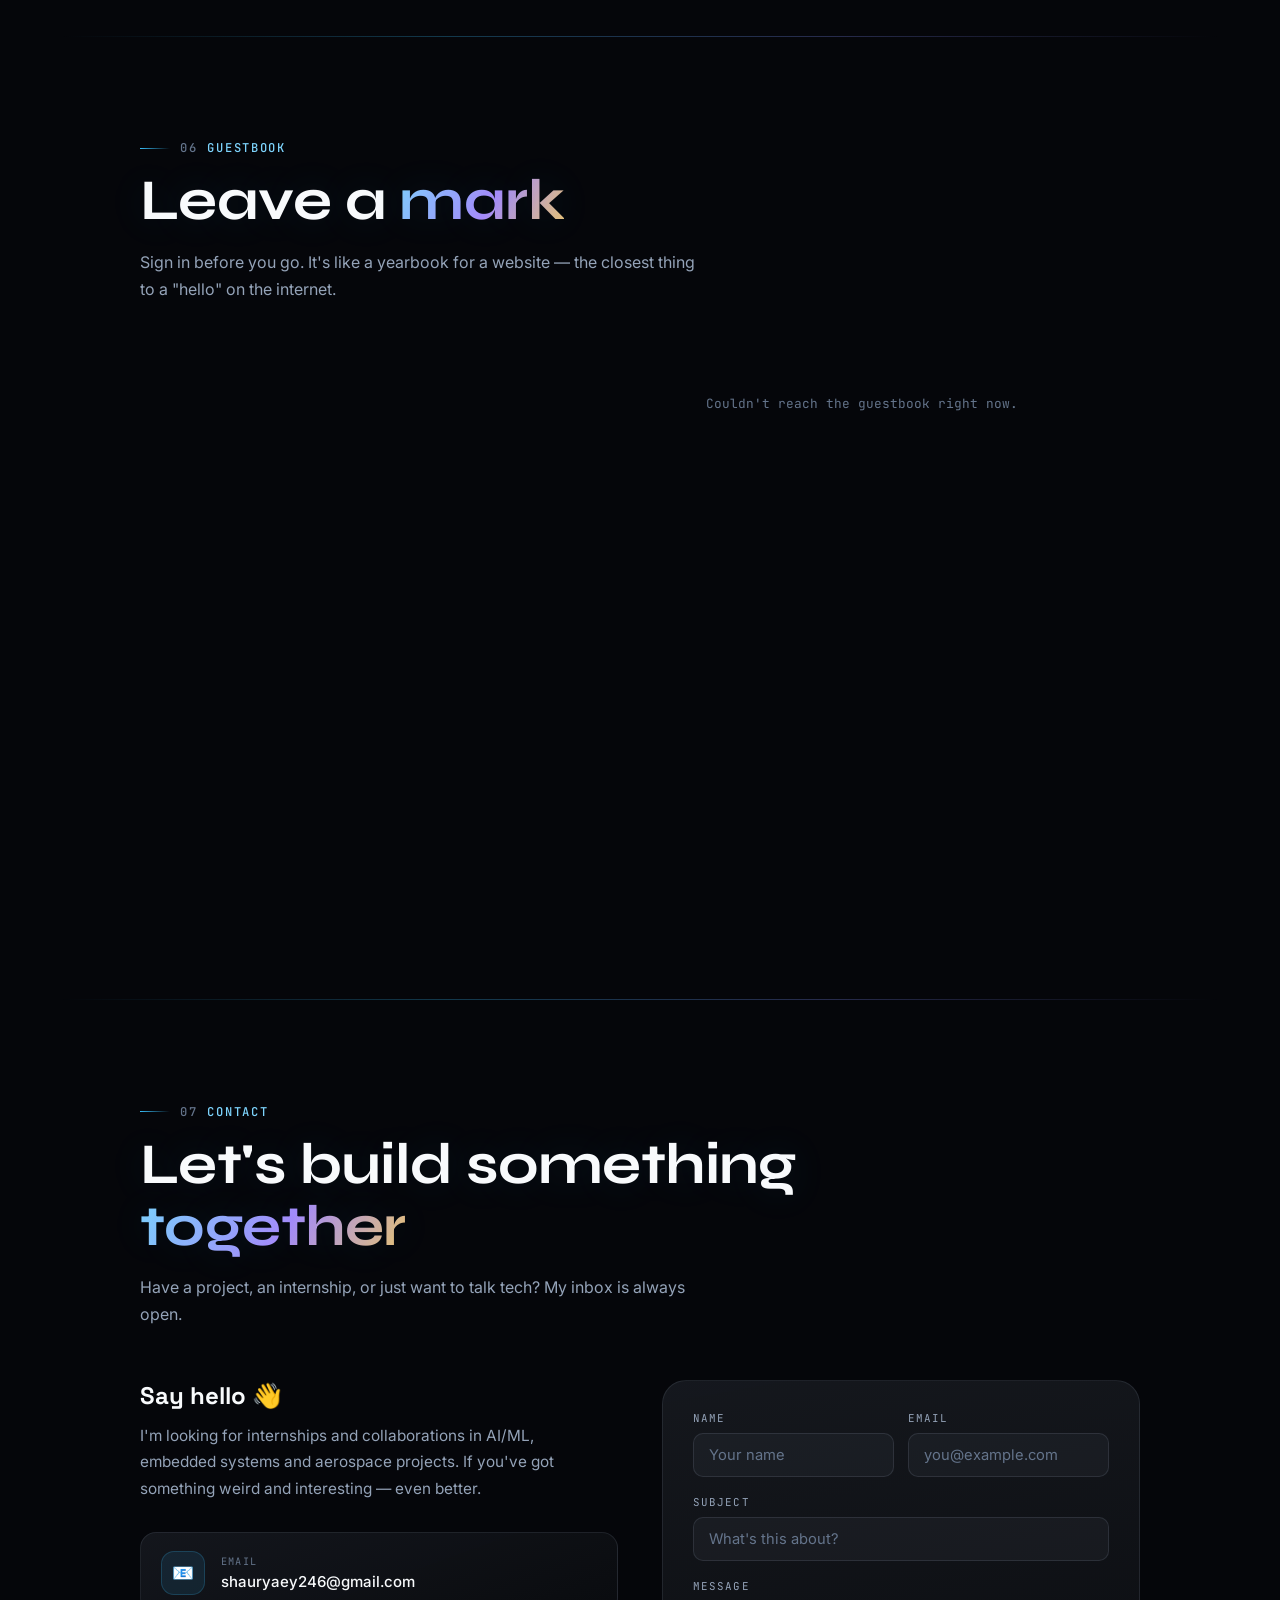
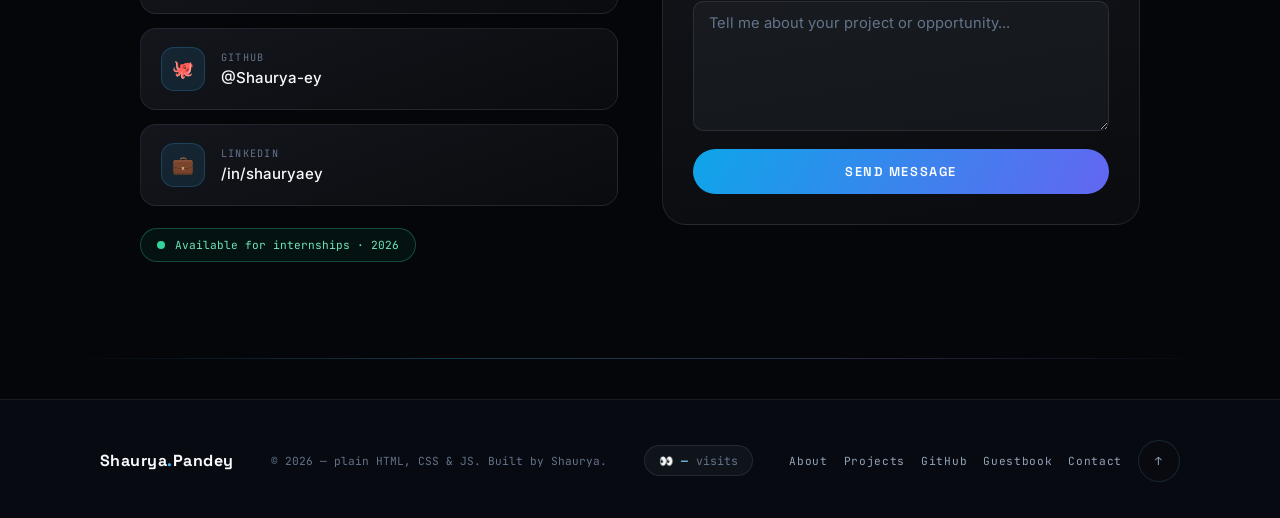
==== commit 551b60b1: "Restore site to final commit state" ====
--- a/index.html
+++ b/index.html
@@ -73,7 +73,7 @@
             </p>
 
             <div class="hero-actions">
-                <a href="resume_shaurya.pdf" download class="btn btn-resume">Resume</a>
+                <a href="resume.pdf" download class="btn btn-resume">Resume</a>
                 <a href="#contact" class="btn btn-contact">Get in Touch</a>
             </div>
 
